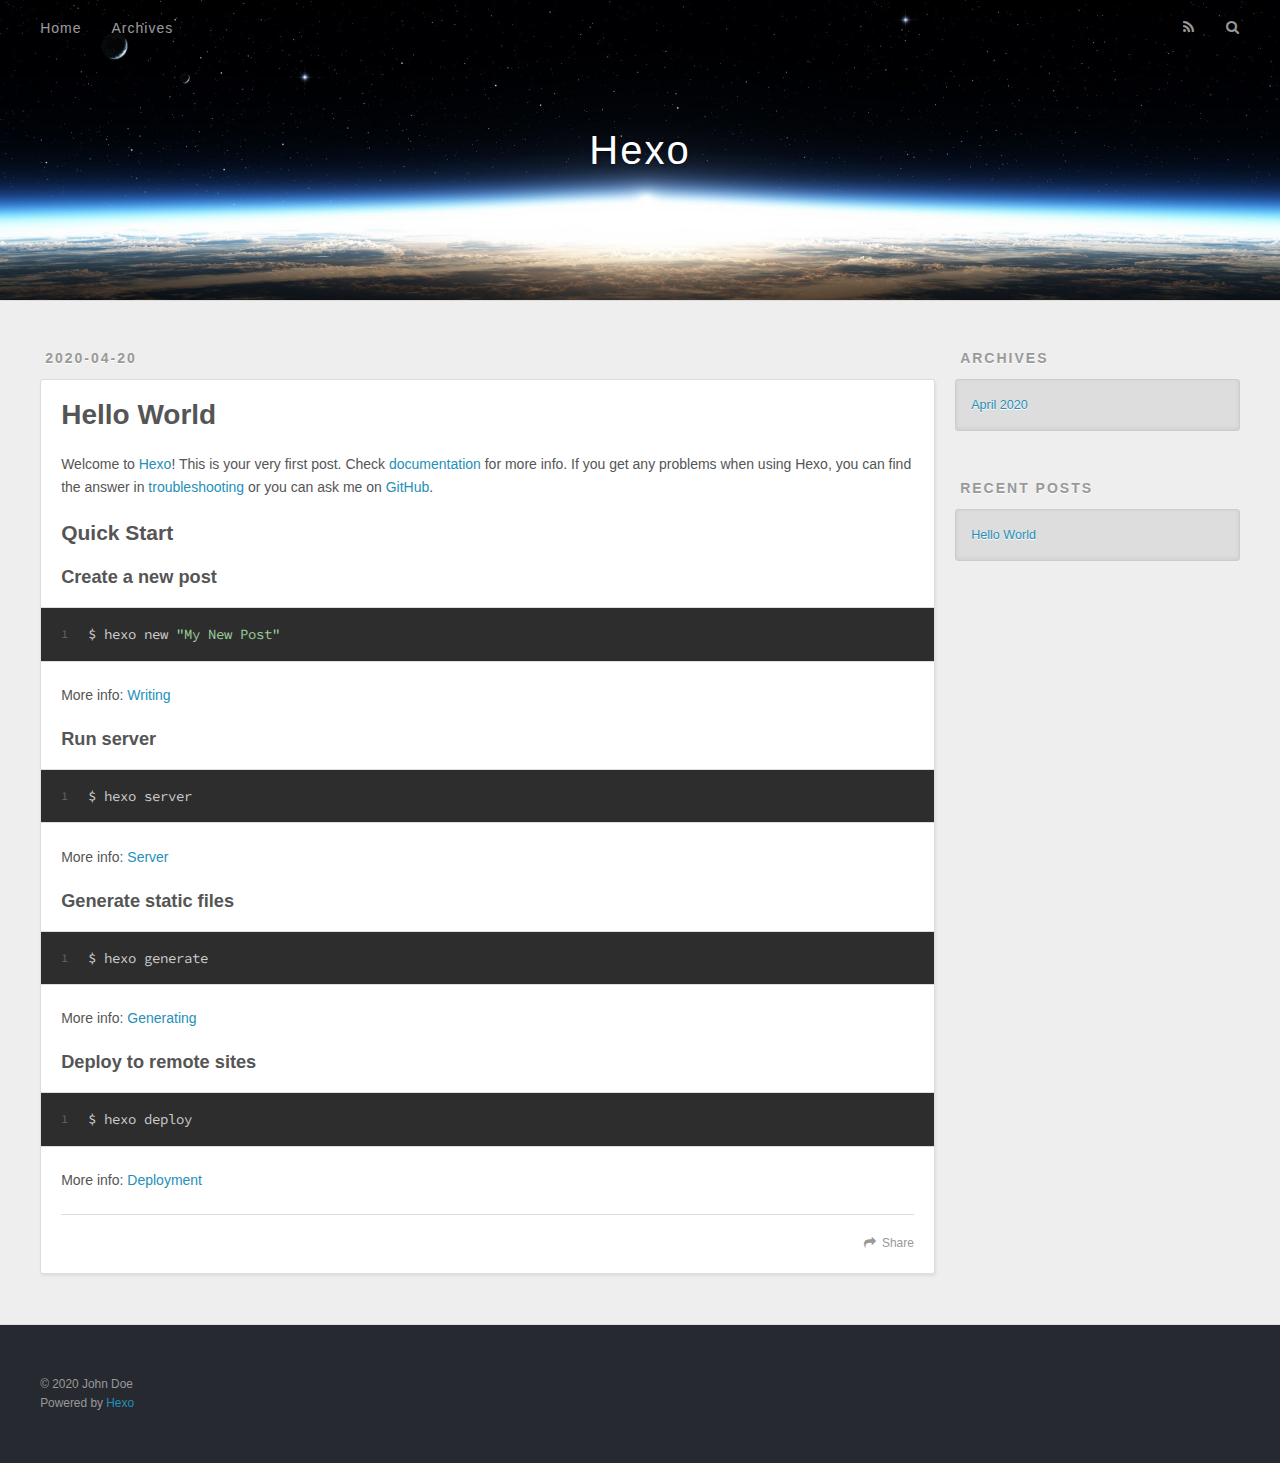
==== index.html @ a98fbb68 "Site updated: 2020-04-20 17:44:20" ====
<!DOCTYPE html>
<html>
<head>
  <meta charset="utf-8">
  

  
  <title>Hexo</title>
  <meta name="viewport" content="width=device-width, initial-scale=1, maximum-scale=1">
  <meta property="og:type" content="website">
<meta property="og:title" content="Hexo">
<meta property="og:url" content="http://yoursite.com/index.html">
<meta property="og:site_name" content="Hexo">
<meta property="og:locale" content="en_US">
<meta property="article:author" content="John Doe">
<meta name="twitter:card" content="summary">
  
    <link rel="alternate" href="/atom.xml" title="Hexo" type="application/atom+xml">
  
  
    <link rel="icon" href="/favicon.png">
  
  
    <link href="//fonts.googleapis.com/css?family=Source+Code+Pro" rel="stylesheet" type="text/css">
  
  
<link rel="stylesheet" href="/css/style.css">

<meta name="generator" content="Hexo 4.2.0"></head>

<body>
  <div id="container">
    <div id="wrap">
      <header id="header">
  <div id="banner"></div>
  <div id="header-outer" class="outer">
    <div id="header-title" class="inner">
      <h1 id="logo-wrap">
        <a href="/" id="logo">Hexo</a>
      </h1>
      
    </div>
    <div id="header-inner" class="inner">
      <nav id="main-nav">
        <a id="main-nav-toggle" class="nav-icon"></a>
        
          <a class="main-nav-link" href="/">Home</a>
        
          <a class="main-nav-link" href="/archives">Archives</a>
        
      </nav>
      <nav id="sub-nav">
        
          <a id="nav-rss-link" class="nav-icon" href="/atom.xml" title="RSS Feed"></a>
        
        <a id="nav-search-btn" class="nav-icon" title="Search"></a>
      </nav>
      <div id="search-form-wrap">
        <form action="//google.com/search" method="get" accept-charset="UTF-8" class="search-form"><input type="search" name="q" class="search-form-input" placeholder="Search"><button type="submit" class="search-form-submit">&#xF002;</button><input type="hidden" name="sitesearch" value="http://yoursite.com"></form>
      </div>
    </div>
  </div>
</header>
      <div class="outer">
        <section id="main">
  
    <article id="post-hello-world" class="article article-type-post" itemscope itemprop="blogPost">
  <div class="article-meta">
    <a href="/2020/04/20/hello-world/" class="article-date">
  <time datetime="2020-04-20T09:38:10.006Z" itemprop="datePublished">2020-04-20</time>
</a>
    
  </div>
  <div class="article-inner">
    
    
      <header class="article-header">
        
  
    <h1 itemprop="name">
      <a class="article-title" href="/2020/04/20/hello-world/">Hello World</a>
    </h1>
  

      </header>
    
    <div class="article-entry" itemprop="articleBody">
      
        <p>Welcome to <a href="https://hexo.io/" target="_blank" rel="noopener">Hexo</a>! This is your very first post. Check <a href="https://hexo.io/docs/" target="_blank" rel="noopener">documentation</a> for more info. If you get any problems when using Hexo, you can find the answer in <a href="https://hexo.io/docs/troubleshooting.html" target="_blank" rel="noopener">troubleshooting</a> or you can ask me on <a href="https://github.com/hexojs/hexo/issues" target="_blank" rel="noopener">GitHub</a>.</p>
<h2 id="Quick-Start"><a href="#Quick-Start" class="headerlink" title="Quick Start"></a>Quick Start</h2><h3 id="Create-a-new-post"><a href="#Create-a-new-post" class="headerlink" title="Create a new post"></a>Create a new post</h3><figure class="highlight bash"><table><tr><td class="gutter"><pre><span class="line">1</span><br></pre></td><td class="code"><pre><span class="line">$ hexo new <span class="string">"My New Post"</span></span><br></pre></td></tr></table></figure>

<p>More info: <a href="https://hexo.io/docs/writing.html" target="_blank" rel="noopener">Writing</a></p>
<h3 id="Run-server"><a href="#Run-server" class="headerlink" title="Run server"></a>Run server</h3><figure class="highlight bash"><table><tr><td class="gutter"><pre><span class="line">1</span><br></pre></td><td class="code"><pre><span class="line">$ hexo server</span><br></pre></td></tr></table></figure>

<p>More info: <a href="https://hexo.io/docs/server.html" target="_blank" rel="noopener">Server</a></p>
<h3 id="Generate-static-files"><a href="#Generate-static-files" class="headerlink" title="Generate static files"></a>Generate static files</h3><figure class="highlight bash"><table><tr><td class="gutter"><pre><span class="line">1</span><br></pre></td><td class="code"><pre><span class="line">$ hexo generate</span><br></pre></td></tr></table></figure>

<p>More info: <a href="https://hexo.io/docs/generating.html" target="_blank" rel="noopener">Generating</a></p>
<h3 id="Deploy-to-remote-sites"><a href="#Deploy-to-remote-sites" class="headerlink" title="Deploy to remote sites"></a>Deploy to remote sites</h3><figure class="highlight bash"><table><tr><td class="gutter"><pre><span class="line">1</span><br></pre></td><td class="code"><pre><span class="line">$ hexo deploy</span><br></pre></td></tr></table></figure>

<p>More info: <a href="https://hexo.io/docs/one-command-deployment.html" target="_blank" rel="noopener">Deployment</a></p>

      
    </div>
    <footer class="article-footer">
      <a data-url="http://yoursite.com/2020/04/20/hello-world/" data-id="ck98ah0ai0000x4ug1d9s40vb" class="article-share-link">Share</a>
      
      
    </footer>
  </div>
  
</article>


  


</section>
        
          <aside id="sidebar">
  
    

  
    

  
    
  
    
  <div class="widget-wrap">
    <h3 class="widget-title">Archives</h3>
    <div class="widget">
      <ul class="archive-list"><li class="archive-list-item"><a class="archive-list-link" href="/archives/2020/04/">April 2020</a></li></ul>
    </div>
  </div>


  
    
  <div class="widget-wrap">
    <h3 class="widget-title">Recent Posts</h3>
    <div class="widget">
      <ul>
        
          <li>
            <a href="/2020/04/20/hello-world/">Hello World</a>
          </li>
        
      </ul>
    </div>
  </div>

  
</aside>
        
      </div>
      <footer id="footer">
  
  <div class="outer">
    <div id="footer-info" class="inner">
      &copy; 2020 John Doe<br>
      Powered by <a href="http://hexo.io/" target="_blank">Hexo</a>
    </div>
  </div>
</footer>
    </div>
    <nav id="mobile-nav">
  
    <a href="/" class="mobile-nav-link">Home</a>
  
    <a href="/archives" class="mobile-nav-link">Archives</a>
  
</nav>
    

<script src="//ajax.googleapis.com/ajax/libs/jquery/2.0.3/jquery.min.js"></script>


  
<link rel="stylesheet" href="/fancybox/jquery.fancybox.css">

  
<script src="/fancybox/jquery.fancybox.pack.js"></script>




<script src="/js/script.js"></script>




  </div>
</body>
</html>
---- css/style.css ----
body {
  width: 100%;
}
body:before,
body:after {
  content: "";
  display: table;
}
body:after {
  clear: both;
}
html,
body,
div,
span,
applet,
object,
iframe,
h1,
h2,
h3,
h4,
h5,
h6,
p,
blockquote,
pre,
a,
abbr,
acronym,
address,
big,
cite,
code,
del,
dfn,
em,
img,
ins,
kbd,
q,
s,
samp,
small,
strike,
strong,
sub,
sup,
tt,
var,
dl,
dt,
dd,
ol,
ul,
li,
fieldset,
form,
label,
legend,
table,
caption,
tbody,
tfoot,
thead,
tr,
th,
td {
  margin: 0;
  padding: 0;
  border: 0;
  outline: 0;
  font-weight: inherit;
  font-style: inherit;
  font-family: inherit;
  font-size: 100%;
  vertical-align: baseline;
}
body {
  line-height: 1;
  color: #000;
  background: #fff;
}
ol,
ul {
  list-style: none;
}
table {
  border-collapse: separate;
  border-spacing: 0;
  vertical-align: middle;
}
caption,
th,
td {
  text-align: left;
  font-weight: normal;
  vertical-align: middle;
}
a img {
  border: none;
}
input,
button {
  margin: 0;
  padding: 0;
}
input::-moz-focus-inner,
button::-moz-focus-inner {
  border: 0;
  padding: 0;
}
@font-face {
  font-family: FontAwesome;
  font-style: normal;
  font-weight: normal;
  src: url("fonts/fontawesome-webfont.eot?v=#4.0.3");
  src: url("fonts/fontawesome-webfont.eot?#iefix&v=#4.0.3") format("embedded-opentype"), url("fonts/fontawesome-webfont.woff?v=#4.0.3") format("woff"), url("fonts/fontawesome-webfont.ttf?v=#4.0.3") format("truetype"), url("fonts/fontawesome-webfont.svg#fontawesomeregular?v=#4.0.3") format("svg");
}
html,
body,
#container {
  height: 100%;
}
body {
  background: #eee;
  font: 14px -apple-system, BlinkMacSystemFont, "Segoe UI", "Roboto", "Oxygen", "Ubuntu", "Cantarell", "Fira Sans", "Droid Sans", "Helvetica Neue", sans-serif;
  -webkit-text-size-adjust: 100%;
}
.outer {
  max-width: 1220px;
  margin: 0 auto;
  padding: 0 20px;
}
.outer:before,
.outer:after {
  content: "";
  display: table;
}
.outer:after {
  clear: both;
}
.inner {
  display: inline;
  float: left;
  width: 98.33333333333333%;
  margin: 0 0.833333333333333%;
}
.left,
.alignleft {
  float: left;
}
.right,
.alignright {
  float: right;
}
.clear {
  clear: both;
}
#container {
  position: relative;
}
.mobile-nav-on {
  overflow: hidden;
}
#wrap {
  height: 100%;
  width: 100%;
  position: absolute;
  top: 0;
  left: 0;
  -webkit-transition: 0.2s ease-out;
  -moz-transition: 0.2s ease-out;
  -ms-transition: 0.2s ease-out;
  transition: 0.2s ease-out;
  z-index: 1;
  background: #eee;
}
.mobile-nav-on #wrap {
  left: 280px;
}
@media screen and (min-width: 768px) {
  #main {
    display: inline;
    float: left;
    width: 73.33333333333333%;
    margin: 0 0.833333333333333%;
  }
}
.article-date,
.article-category-link,
.archive-year,
.widget-title {
  text-decoration: none;
  text-transform: uppercase;
  letter-spacing: 2px;
  color: #999;
  margin-bottom: 1em;
  margin-left: 5px;
  line-height: 1em;
  text-shadow: 0 1px #fff;
  font-weight: bold;
}
.article-inner,
.archive-article-inner {
  background: #fff;
  -webkit-box-shadow: 1px 2px 3px #ddd;
  box-shadow: 1px 2px 3px #ddd;
  border: 1px solid #ddd;
  border-radius: 3px;
}
.article-entry h1,
.widget h1 {
  font-size: 2em;
}
.article-entry h2,
.widget h2 {
  font-size: 1.5em;
}
.article-entry h3,
.widget h3 {
  font-size: 1.3em;
}
.article-entry h4,
.widget h4 {
  font-size: 1.2em;
}
.article-entry h5,
.widget h5 {
  font-size: 1em;
}
.article-entry h6,
.widget h6 {
  font-size: 1em;
  color: #999;
}
.article-entry hr,
.widget hr {
  border: 1px dashed #ddd;
}
.article-entry strong,
.widget strong {
  font-weight: bold;
}
.article-entry em,
.widget em,
.article-entry cite,
.widget cite {
  font-style: italic;
}
.article-entry sup,
.widget sup,
.article-entry sub,
.widget sub {
  font-size: 0.75em;
  line-height: 0;
  position: relative;
  vertical-align: baseline;
}
.article-entry sup,
.widget sup {
  top: -0.5em;
}
.article-entry sub,
.widget sub {
  bottom: -0.2em;
}
.article-entry small,
.widget small {
  font-size: 0.85em;
}
.article-entry acronym,
.widget acronym,
.article-entry abbr,
.widget abbr {
  border-bottom: 1px dotted;
}
.article-entry ul,
.widget ul,
.article-entry ol,
.widget ol,
.article-entry dl,
.widget dl {
  margin: 0 20px;
  line-height: 1.6em;
}
.article-entry ul ul,
.widget ul ul,
.article-entry ol ul,
.widget ol ul,
.article-entry ul ol,
.widget ul ol,
.article-entry ol ol,
.widget ol ol {
  margin-top: 0;
  margin-bottom: 0;
}
.article-entry ul,
.widget ul {
  list-style: disc;
}
.article-entry ol,
.widget ol {
  list-style: decimal;
}
.article-entry dt,
.widget dt {
  font-weight: bold;
}
#header {
  height: 300px;
  position: relative;
  border-bottom: 1px solid #ddd;
}
#header:before,
#header:after {
  content: "";
  position: absolute;
  left: 0;
  right: 0;
  height: 40px;
}
#header:before {
  top: 0;
  background: -webkit-linear-gradient(rgba(0,0,0,0.2), transparent);
  background: -moz-linear-gradient(rgba(0,0,0,0.2), transparent);
  background: -ms-linear-gradient(rgba(0,0,0,0.2), transparent);
  background: linear-gradient(rgba(0,0,0,0.2), transparent);
}
#header:after {
  bottom: 0;
  background: -webkit-linear-gradient(transparent, rgba(0,0,0,0.2));
  background: -moz-linear-gradient(transparent, rgba(0,0,0,0.2));
  background: -ms-linear-gradient(transparent, rgba(0,0,0,0.2));
  background: linear-gradient(transparent, rgba(0,0,0,0.2));
}
#header-outer {
  height: 100%;
  position: relative;
}
#header-inner {
  position: relative;
  overflow: hidden;
}
#banner {
  position: absolute;
  top: 0;
  left: 0;
  width: 100%;
  height: 100%;
  background: url("images/banner.jpg") center #000;
  -webkit-background-size: cover;
  -moz-background-size: cover;
  background-size: cover;
  z-index: -1;
}
#header-title {
  text-align: center;
  height: 40px;
  position: absolute;
  top: 50%;
  left: 0;
  margin-top: -20px;
}
#logo,
#subtitle {
  text-decoration: none;
  color: #fff;
  font-weight: 300;
  text-shadow: 0 1px 4px rgba(0,0,0,0.3);
}
#logo {
  font-size: 40px;
  line-height: 40px;
  letter-spacing: 2px;
}
#subtitle {
  font-size: 16px;
  line-height: 16px;
  letter-spacing: 1px;
}
#subtitle-wrap {
  margin-top: 16px;
}
#main-nav {
  float: left;
  margin-left: -15px;
}
.nav-icon,
.main-nav-link {
  float: left;
  color: #fff;
  opacity: 0.6;
  text-decoration: none;
  text-shadow: 0 1px rgba(0,0,0,0.2);
  -webkit-transition: opacity 0.2s;
  -moz-transition: opacity 0.2s;
  -ms-transition: opacity 0.2s;
  transition: opacity 0.2s;
  display: block;
  padding: 20px 15px;
}
.nav-icon:hover,
.main-nav-link:hover {
  opacity: 1;
}
.nav-icon {
  font-family: FontAwesome;
  text-align: center;
  font-size: 14px;
  width: 14px;
  height: 14px;
  padding: 20px 15px;
  position: relative;
  cursor: pointer;
}
.main-nav-link {
  font-weight: 300;
  letter-spacing: 1px;
}
@media screen and (max-width: 479px) {
  .main-nav-link {
    display: none;
  }
}
#main-nav-toggle {
  display: none;
}
#main-nav-toggle:before {
  content: "\f0c9";
}
@media screen and (max-width: 479px) {
  #main-nav-toggle {
    display: block;
  }
}
#sub-nav {
  float: right;
  margin-right: -15px;
}
#nav-rss-link:before {
  content: "\f09e";
}
#nav-search-btn:before {
  content: "\f002";
}
#search-form-wrap {
  position: absolute;
  top: 15px;
  width: 150px;
  height: 30px;
  right: -150px;
  opacity: 0;
  -webkit-transition: 0.2s ease-out;
  -moz-transition: 0.2s ease-out;
  -ms-transition: 0.2s ease-out;
  transition: 0.2s ease-out;
}
#search-form-wrap.on {
  opacity: 1;
  right: 0;
}
@media screen and (max-width: 479px) {
  #search-form-wrap {
    width: 100%;
    right: -100%;
  }
}
.search-form {
  position: absolute;
  top: 0;
  left: 0;
  right: 0;
  background: #fff;
  padding: 5px 15px;
  border-radius: 15px;
  -webkit-box-shadow: 0 0 10px rgba(0,0,0,0.3);
  box-shadow: 0 0 10px rgba(0,0,0,0.3);
}
.search-form-input {
  border: none;
  background: none;
  color: #555;
  width: 100%;
  font: 13px -apple-system, BlinkMacSystemFont, "Segoe UI", "Roboto", "Oxygen", "Ubuntu", "Cantarell", "Fira Sans", "Droid Sans", "Helvetica Neue", sans-serif;
  outline: none;
}
.search-form-input::-webkit-search-results-decoration,
.search-form-input::-webkit-search-cancel-button {
  -webkit-appearance: none;
}
.search-form-submit {
  position: absolute;
  top: 50%;
  right: 10px;
  margin-top: -7px;
  font: 13px FontAwesome;
  border: none;
  background: none;
  color: #bbb;
  cursor: pointer;
}
.search-form-submit:hover,
.search-form-submit:focus {
  color: #777;
}
.article {
  margin: 50px 0;
}
.article-inner {
  overflow: hidden;
}
.article-meta:before,
.article-meta:after {
  content: "";
  display: table;
}
.article-meta:after {
  clear: both;
}
.article-date {
  float: left;
}
.article-category {
  float: left;
  line-height: 1em;
  color: #ccc;
  text-shadow: 0 1px #fff;
  margin-left: 8px;
}
.article-category:before {
  content: "\2022";
}
.article-category-link {
  margin: 0 12px 1em;
}
.article-header {
  padding: 20px 20px 0;
}
.article-title {
  text-decoration: none;
  font-size: 2em;
  font-weight: bold;
  color: #555;
  line-height: 1.1em;
  -webkit-transition: color 0.2s;
  -moz-transition: color 0.2s;
  -ms-transition: color 0.2s;
  transition: color 0.2s;
}
a.article-title:hover {
  color: #258fb8;
}
.article-entry {
  color: #555;
  padding: 0 20px;
}
.article-entry:before,
.article-entry:after {
  content: "";
  display: table;
}
.article-entry:after {
  clear: both;
}
.article-entry p,
.article-entry table {
  line-height: 1.6em;
  margin: 1.6em 0;
}
.article-entry h1,
.article-entry h2,
.article-entry h3,
.article-entry h4,
.article-entry h5,
.article-entry h6 {
  font-weight: bold;
}
.article-entry h1,
.article-entry h2,
.article-entry h3,
.article-entry h4,
.article-entry h5,
.article-entry h6 {
  line-height: 1.1em;
  margin: 1.1em 0;
}
.article-entry a {
  color: #258fb8;
  text-decoration: none;
}
.article-entry a:hover {
  text-decoration: underline;
}
.article-entry ul,
.article-entry ol,
.article-entry dl {
  margin-top: 1.6em;
  margin-bottom: 1.6em;
}
.article-entry img,
.article-entry video {
  max-width: 100%;
  height: auto;
  display: block;
  margin: auto;
}
.article-entry iframe {
  border: none;
}
.article-entry table {
  width: 100%;
  border-collapse: collapse;
  border-spacing: 0;
}
.article-entry th {
  font-weight: bold;
  border-bottom: 3px solid #ddd;
  padding-bottom: 0.5em;
}
.article-entry td {
  border-bottom: 1px solid #ddd;
  padding: 10px 0;
}
.article-entry blockquote {
  font-family: Georgia, "Times New Roman", serif;
  font-size: 1.4em;
  margin: 1.6em 20px;
  text-align: center;
}
.article-entry blockquote footer {
  font-size: 14px;
  margin: 1.6em 0;
  font-family: -apple-system, BlinkMacSystemFont, "Segoe UI", "Roboto", "Oxygen", "Ubuntu", "Cantarell", "Fira Sans", "Droid Sans", "Helvetica Neue", sans-serif;
}
.article-entry blockquote footer cite:before {
  content: "—";
  padding: 0 0.5em;
}
.article-entry .pullquote {
  text-align: left;
  width: 45%;
  margin: 0;
}
.article-entry .pullquote.left {
  margin-left: 0.5em;
  margin-right: 1em;
}
.article-entry .pullquote.right {
  margin-right: 0.5em;
  margin-left: 1em;
}
.article-entry .caption {
  color: #999;
  display: block;
  font-size: 0.9em;
  margin-top: 0.5em;
  position: relative;
  text-align: center;
}
.article-entry .video-container {
  position: relative;
  padding-top: 56.25%;
  height: 0;
  overflow: hidden;
}
.article-entry .video-container iframe,
.article-entry .video-container object,
.article-entry .video-container embed {
  position: absolute;
  top: 0;
  left: 0;
  width: 100%;
  height: 100%;
  margin-top: 0;
}
.article-more-link a {
  display: inline-block;
  line-height: 1em;
  padding: 6px 15px;
  border-radius: 15px;
  background: #eee;
  color: #999;
  text-shadow: 0 1px #fff;
  text-decoration: none;
}
.article-more-link a:hover {
  background: #258fb8;
  color: #fff;
  text-decoration: none;
  text-shadow: 0 1px #1e7293;
}
.article-footer {
  font-size: 0.85em;
  line-height: 1.6em;
  border-top: 1px solid #ddd;
  padding-top: 1.6em;
  margin: 0 20px 20px;
}
.article-footer:before,
.article-footer:after {
  content: "";
  display: table;
}
.article-footer:after {
  clear: both;
}
.article-footer a {
  color: #999;
  text-decoration: none;
}
.article-footer a:hover {
  color: #555;
}
.article-tag-list-item {
  float: left;
  margin-right: 10px;
}
.article-tag-list-link:before {
  content: "#";
}
.article-comment-link {
  float: right;
}
.article-comment-link:before {
  content: "\f075";
  font-family: FontAwesome;
  padding-right: 8px;
}
.article-share-link {
  cursor: pointer;
  float: right;
  margin-left: 20px;
}
.article-share-link:before {
  content: "\f064";
  font-family: FontAwesome;
  padding-right: 6px;
}
#article-nav {
  position: relative;
}
#article-nav:before,
#article-nav:after {
  content: "";
  display: table;
}
#article-nav:after {
  clear: both;
}
@media screen and (min-width: 768px) {
  #article-nav {
    margin: 50px 0;
  }
  #article-nav:before {
    width: 8px;
    height: 8px;
    position: absolute;
    top: 50%;
    left: 50%;
    margin-top: -4px;
    margin-left: -4px;
    content: "";
    border-radius: 50%;
    background: #ddd;
    -webkit-box-shadow: 0 1px 2px #fff;
    box-shadow: 0 1px 2px #fff;
  }
}
.article-nav-link-wrap {
  text-decoration: none;
  text-shadow: 0 1px #fff;
  color: #999;
  -webkit-box-sizing: border-box;
  -moz-box-sizing: border-box;
  box-sizing: border-box;
  margin-top: 50px;
  text-align: center;
  display: block;
}
.article-nav-link-wrap:hover {
  color: #555;
}
@media screen and (min-width: 768px) {
  .article-nav-link-wrap {
    width: 50%;
    margin-top: 0;
  }
}
@media screen and (min-width: 768px) {
  #article-nav-newer {
    float: left;
    text-align: right;
    padding-right: 20px;
  }
}
@media screen and (min-width: 768px) {
  #article-nav-older {
    float: right;
    text-align: left;
    padding-left: 20px;
  }
}
.article-nav-caption {
  text-transform: uppercase;
  letter-spacing: 2px;
  color: #ddd;
  line-height: 1em;
  font-weight: bold;
}
#article-nav-newer .article-nav-caption {
  margin-right: -2px;
}
.article-nav-title {
  font-size: 0.85em;
  line-height: 1.6em;
  margin-top: 0.5em;
}
.article-share-box {
  position: absolute;
  display: none;
  background: #fff;
  -webkit-box-shadow: 1px 2px 10px rgba(0,0,0,0.2);
  box-shadow: 1px 2px 10px rgba(0,0,0,0.2);
  border-radius: 3px;
  margin-left: -145px;
  overflow: hidden;
  z-index: 1;
}
.article-share-box.on {
  display: block;
}
.article-share-input {
  width: 100%;
  background: none;
  -webkit-box-sizing: border-box;
  -moz-box-sizing: border-box;
  box-sizing: border-box;
  font: 14px -apple-system, BlinkMacSystemFont, "Segoe UI", "Roboto", "Oxygen", "Ubuntu", "Cantarell", "Fira Sans", "Droid Sans", "Helvetica Neue", sans-serif;
  padding: 0 15px;
  color: #555;
  outline: none;
  border: 1px solid #ddd;
  border-radius: 3px 3px 0 0;
  height: 36px;
  line-height: 36px;
}
.article-share-links {
  background: #eee;
}
.article-share-links:before,
.article-share-links:after {
  content: "";
  display: table;
}
.article-share-links:after {
  clear: both;
}
.article-share-twitter,
.article-share-facebook,
.article-share-pinterest,
.article-share-google {
  width: 50px;
  height: 36px;
  display: block;
  float: left;
  position: relative;
  color: #999;
  text-shadow: 0 1px #fff;
}
.article-share-twitter:before,
.article-share-facebook:before,
.article-share-pinterest:before,
.article-share-google:before {
  font-size: 20px;
  font-family: FontAwesome;
  width: 20px;
  height: 20px;
  position: absolute;
  top: 50%;
  left: 50%;
  margin-top: -10px;
  margin-left: -10px;
  text-align: center;
}
.article-share-twitter:hover,
.article-share-facebook:hover,
.article-share-pinterest:hover,
.article-share-google:hover {
  color: #fff;
}
.article-share-twitter:before {
  content: "\f099";
}
.article-share-twitter:hover {
  background: #00aced;
  text-shadow: 0 1px #008abe;
}
.article-share-facebook:before {
  content: "\f09a";
}
.article-share-facebook:hover {
  background: #3b5998;
  text-shadow: 0 1px #2f477a;
}
.article-share-pinterest:before {
  content: "\f0d2";
}
.article-share-pinterest:hover {
  background: #cb2027;
  text-shadow: 0 1px #a21a1f;
}
.article-share-google:before {
  content: "\f0d5";
}
.article-share-google:hover {
  background: #dd4b39;
  text-shadow: 0 1px #be3221;
}
.article-gallery {
  background: #000;
  position: relative;
}
.article-gallery-photos {
  position: relative;
  overflow: hidden;
}
.article-gallery-img {
  display: none;
  max-width: 100%;
}
.article-gallery-img:first-child {
  display: block;
}
.article-gallery-img.loaded {
  position: absolute;
  display: block;
}
.article-gallery-img img {
  display: block;
  max-width: 100%;
  margin: 0 auto;
}
#comments {
  background: #fff;
  -webkit-box-shadow: 1px 2px 3px #ddd;
  box-shadow: 1px 2px 3px #ddd;
  padding: 20px;
  border: 1px solid #ddd;
  border-radius: 3px;
  margin: 50px 0;
}
#comments a {
  color: #258fb8;
}
.archives-wrap {
  margin: 50px 0;
}
.archives:before,
.archives:after {
  content: "";
  display: table;
}
.archives:after {
  clear: both;
}
.archive-year-wrap {
  margin-bottom: 1em;
}
.archives {
  -webkit-column-gap: 10px;
  -moz-column-gap: 10px;
  column-gap: 10px;
}
@media screen and (min-width: 480px) and (max-width: 767px) {
  .archives {
    -webkit-column-count: 2;
    -moz-column-count: 2;
    column-count: 2;
  }
}
@media screen and (min-width: 768px) {
  .archives {
    -webkit-column-count: 3;
    -moz-column-count: 3;
    column-count: 3;
  }
}
.archive-article {
  -webkit-column-break-inside: avoid;
  page-break-inside: avoid;
  overflow: hidden;
  break-inside: avoid-column;
}
.archive-article-inner {
  padding: 10px;
  margin-bottom: 15px;
}
.archive-article-title {
  text-decoration: none;
  font-weight: bold;
  color: #555;
  -webkit-transition: color 0.2s;
  -moz-transition: color 0.2s;
  -ms-transition: color 0.2s;
  transition: color 0.2s;
  line-height: 1.6em;
}
.archive-article-title:hover {
  color: #258fb8;
}
.archive-article-footer {
  margin-top: 1em;
}
.archive-article-date {
  color: #999;
  text-decoration: none;
  font-size: 0.85em;
  line-height: 1em;
  margin-bottom: 0.5em;
  display: block;
}
#page-nav {
  margin: 50px auto;
  background: #fff;
  -webkit-box-shadow: 1px 2px 3px #ddd;
  box-shadow: 1px 2px 3px #ddd;
  border: 1px solid #ddd;
  border-radius: 3px;
  text-align: center;
  color: #999;
  overflow: hidden;
}
#page-nav:before,
#page-nav:after {
  content: "";
  display: table;
}
#page-nav:after {
  clear: both;
}
#page-nav a,
#page-nav span {
  padding: 10px 20px;
  line-height: 1;
  height: 2ex;
}
#page-nav a {
  color: #999;
  text-decoration: none;
}
#page-nav a:hover {
  background: #999;
  color: #fff;
}
#page-nav .prev {
  float: left;
}
#page-nav .next {
  float: right;
}
#page-nav .page-number {
  display: inline-block;
}
@media screen and (max-width: 479px) {
  #page-nav .page-number {
    display: none;
  }
}
#page-nav .current {
  color: #555;
  font-weight: bold;
}
#page-nav .space {
  color: #ddd;
}
#footer {
  background: #262a30;
  padding: 50px 0;
  border-top: 1px solid #ddd;
  color: #999;
}
#footer a {
  color: #258fb8;
  text-decoration: none;
}
#footer a:hover {
  text-decoration: underline;
}
#footer-info {
  line-height: 1.6em;
  font-size: 0.85em;
}
.article-entry pre,
.article-entry .highlight {
  background: #2d2d2d;
  margin: 0 -20px;
  padding: 15px 20px;
  border-style: solid;
  border-color: #ddd;
  border-width: 1px 0;
  overflow: auto;
  color: #ccc;
  line-height: 22.400000000000002px;
}
.article-entry .highlight .gutter pre,
.article-entry .gist .gist-file .gist-data .line-numbers {
  color: #666;
  font-size: 0.85em;
}
.article-entry pre,
.article-entry code {
  font-family: "Source Code Pro", Consolas, Monaco, Menlo, Consolas, monospace;
}
.article-entry code {
  background: #eee;
  text-shadow: 0 1px #fff;
  padding: 0 0.3em;
}
.article-entry pre code {
  background: none;
  text-shadow: none;
  padding: 0;
}
.article-entry .highlight pre {
  border: none;
  margin: 0;
  padding: 0;
}
.article-entry .highlight table {
  margin: 0;
  width: auto;
}
.article-entry .highlight td {
  border: none;
  padding: 0;
}
.article-entry .highlight figcaption {
  font-size: 0.85em;
  color: #999;
  line-height: 1em;
  margin-bottom: 1em;
}
.article-entry .highlight figcaption:before,
.article-entry .highlight figcaption:after {
  content: "";
  display: table;
}
.article-entry .highlight figcaption:after {
  clear: both;
}
.article-entry .highlight figcaption a {
  float: right;
}
.article-entry .highlight .gutter pre {
  text-align: right;
  padding-right: 20px;
}
.article-entry .highlight .line {
  height: 22.400000000000002px;
}
.article-entry .highlight .line.marked {
  background: #515151;
}
.article-entry .gist {
  margin: 0 -20px;
  border-style: solid;
  border-color: #ddd;
  border-width: 1px 0;
  background: #2d2d2d;
  padding: 15px 20px 15px 0;
}
.article-entry .gist .gist-file {
  border: none;
  font-family: "Source Code Pro", Consolas, Monaco, Menlo, Consolas, monospace;
  margin: 0;
}
.article-entry .gist .gist-file .gist-data {
  background: none;
  border: none;
}
.article-entry .gist .gist-file .gist-data .line-numbers {
  background: none;
  border: none;
  padding: 0 20px 0 0;
}
.article-entry .gist .gist-file .gist-data .line-data {
  padding: 0 !important;
}
.article-entry .gist .gist-file .highlight {
  margin: 0;
  padding: 0;
  border: none;
}
.article-entry .gist .gist-file .gist-meta {
  background: #2d2d2d;
  color: #999;
  font: 0.85em -apple-system, BlinkMacSystemFont, "Segoe UI", "Roboto", "Oxygen", "Ubuntu", "Cantarell", "Fira Sans", "Droid Sans", "Helvetica Neue", sans-serif;
  text-shadow: 0 0;
  padding: 0;
  margin-top: 1em;
  margin-left: 20px;
}
.article-entry .gist .gist-file .gist-meta a {
  color: #258fb8;
  font-weight: normal;
}
.article-entry .gist .gist-file .gist-meta a:hover {
  text-decoration: underline;
}
pre .comment,
pre .title {
  color: #999;
}
pre .variable,
pre .attribute,
pre .tag,
pre .regexp,
pre .ruby .constant,
pre .xml .tag .title,
pre .xml .pi,
pre .xml .doctype,
pre .html .doctype,
pre .css .id,
pre .css .class,
pre .css .pseudo {
  color: #f2777a;
}
pre .number,
pre .preprocessor,
pre .built_in,
pre .literal,
pre .params,
pre .constant {
  color: #f99157;
}
pre .class,
pre .ruby .class .title,
pre .css .rules .attribute {
  color: #9c9;
}
pre .string,
pre .value,
pre .inheritance,
pre .header,
pre .ruby .symbol,
pre .xml .cdata {
  color: #9c9;
}
pre .css .hexcolor {
  color: #6cc;
}
pre .function,
pre .python .decorator,
pre .python .title,
pre .ruby .function .title,
pre .ruby .title .keyword,
pre .perl .sub,
pre .javascript .title,
pre .coffeescript .title {
  color: #69c;
}
pre .keyword,
pre .javascript .function {
  color: #c9c;
}
@media screen and (max-width: 479px) {
  #mobile-nav {
    position: absolute;
    top: 0;
    left: 0;
    width: 280px;
    height: 100%;
    background: #191919;
    border-right: 1px solid #fff;
  }
}
@media screen and (max-width: 479px) {
  .mobile-nav-link {
    display: block;
    color: #999;
    text-decoration: none;
    padding: 15px 20px;
    font-weight: bold;
  }
  .mobile-nav-link:hover {
    color: #fff;
  }
}
@media screen and (min-width: 768px) {
  #sidebar {
    display: inline;
    float: left;
    width: 23.333333333333332%;
    margin: 0 0.833333333333333%;
  }
}
.widget-wrap {
  margin: 50px 0;
}
.widget {
  color: #777;
  text-shadow: 0 1px #fff;
  background: #ddd;
  -webkit-box-shadow: 0 -1px 4px #ccc inset;
  box-shadow: 0 -1px 4px #ccc inset;
  border: 1px solid #ccc;
  padding: 15px;
  border-radius: 3px;
}
.widget a {
  color: #258fb8;
  text-decoration: none;
}
.widget a:hover {
  text-decoration: underline;
}
.widget ul ul,
.widget ol ul,
.widget dl ul,
.widget ul ol,
.widget ol ol,
.widget dl ol,
.widget ul dl,
.widget ol dl,
.widget dl dl {
  margin-left: 15px;
  list-style: disc;
}
.widget {
  line-height: 1.6em;
  word-wrap: break-word;
  font-size: 0.9em;
}
.widget ul,
.widget ol {
  list-style: none;
  margin: 0;
}
.widget ul ul,
.widget ol ul,
.widget ul ol,
.widget ol ol {
  margin: 0 20px;
}
.widget ul ul,
.widget ol ul {
  list-style: disc;
}
.widget ul ol,
.widget ol ol {
  list-style: decimal;
}
.category-list-count,
.tag-list-count,
.archive-list-count {
  padding-left: 5px;
  color: #999;
  font-size: 0.85em;
}
.category-list-count:before,
.tag-list-count:before,
.archive-list-count:before {
  content: "(";
}
.category-list-count:after,
.tag-list-count:after,
.archive-list-count:after {
  content: ")";
}
.tagcloud a {
  margin-right: 5px;
  display: inline-block;
}
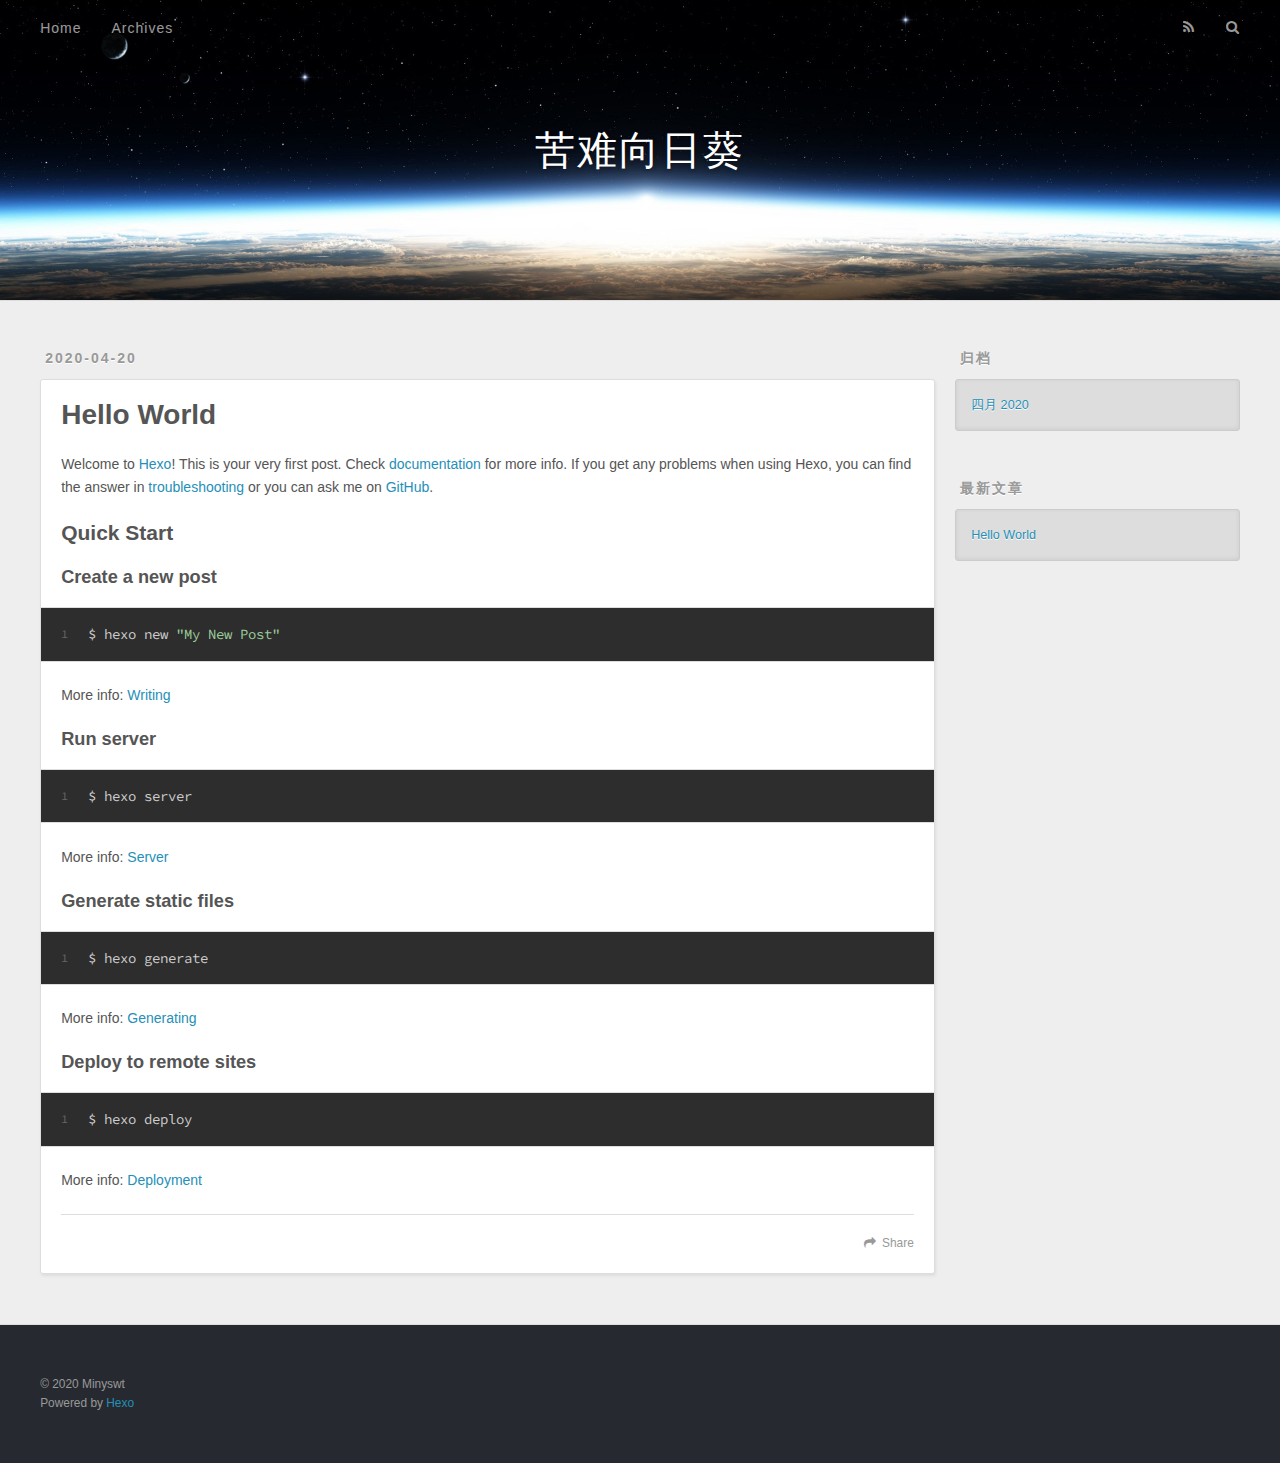
==== commit e71a5475: "Site updated: 2020-04-20 17:59:26" ====
--- a/index.html
+++ b/index.html
@@ -5,17 +5,17 @@
   
 
   
-  <title>Hexo</title>
+  <title>苦难向日葵</title>
   <meta name="viewport" content="width=device-width, initial-scale=1, maximum-scale=1">
   <meta property="og:type" content="website">
-<meta property="og:title" content="Hexo">
+<meta property="og:title" content="苦难向日葵">
 <meta property="og:url" content="http://yoursite.com/index.html">
-<meta property="og:site_name" content="Hexo">
-<meta property="og:locale" content="en_US">
-<meta property="article:author" content="John Doe">
+<meta property="og:site_name" content="苦难向日葵">
+<meta property="og:locale" content="zh_CN">
+<meta property="article:author" content="Minyswt">
 <meta name="twitter:card" content="summary">
   
-    <link rel="alternate" href="/atom.xml" title="Hexo" type="application/atom+xml">
+    <link rel="alternate" href="/atom.xml" title="苦难向日葵" type="application/atom+xml">
   
   
     <link rel="icon" href="/favicon.png">
@@ -36,7 +36,7 @@
   <div id="header-outer" class="outer">
     <div id="header-title" class="inner">
       <h1 id="logo-wrap">
-        <a href="/" id="logo">Hexo</a>
+        <a href="/" id="logo">苦难向日葵</a>
       </h1>
       
     </div>
@@ -53,7 +53,7 @@
         
           <a id="nav-rss-link" class="nav-icon" href="/atom.xml" title="RSS Feed"></a>
         
-        <a id="nav-search-btn" class="nav-icon" title="Search"></a>
+        <a id="nav-search-btn" class="nav-icon" title="搜索"></a>
       </nav>
       <div id="search-form-wrap">
         <form action="//google.com/search" method="get" accept-charset="UTF-8" class="search-form"><input type="search" name="q" class="search-form-input" placeholder="Search"><button type="submit" class="search-form-submit">&#xF002;</button><input type="hidden" name="sitesearch" value="http://yoursite.com"></form>
@@ -103,7 +103,7 @@
       
     </div>
     <footer class="article-footer">
-      <a data-url="http://yoursite.com/2020/04/20/hello-world/" data-id="ck98ah0ai0000x4ug1d9s40vb" class="article-share-link">Share</a>
+      <a data-url="http://yoursite.com/2020/04/20/hello-world/" data-id="ck98b52eg0000uoug8hldgh82" class="article-share-link">Share</a>
       
       
     </footer>
@@ -129,9 +129,9 @@
   
     
   <div class="widget-wrap">
-    <h3 class="widget-title">Archives</h3>
+    <h3 class="widget-title">归档</h3>
     <div class="widget">
-      <ul class="archive-list"><li class="archive-list-item"><a class="archive-list-link" href="/archives/2020/04/">April 2020</a></li></ul>
+      <ul class="archive-list"><li class="archive-list-item"><a class="archive-list-link" href="/archives/2020/04/">四月 2020</a></li></ul>
     </div>
   </div>
 
@@ -139,7 +139,7 @@
   
     
   <div class="widget-wrap">
-    <h3 class="widget-title">Recent Posts</h3>
+    <h3 class="widget-title">最新文章</h3>
     <div class="widget">
       <ul>
         
@@ -159,7 +159,7 @@
   
   <div class="outer">
     <div id="footer-info" class="inner">
-      &copy; 2020 John Doe<br>
+      &copy; 2020 Minyswt<br>
       Powered by <a href="http://hexo.io/" target="_blank">Hexo</a>
     </div>
   </div>
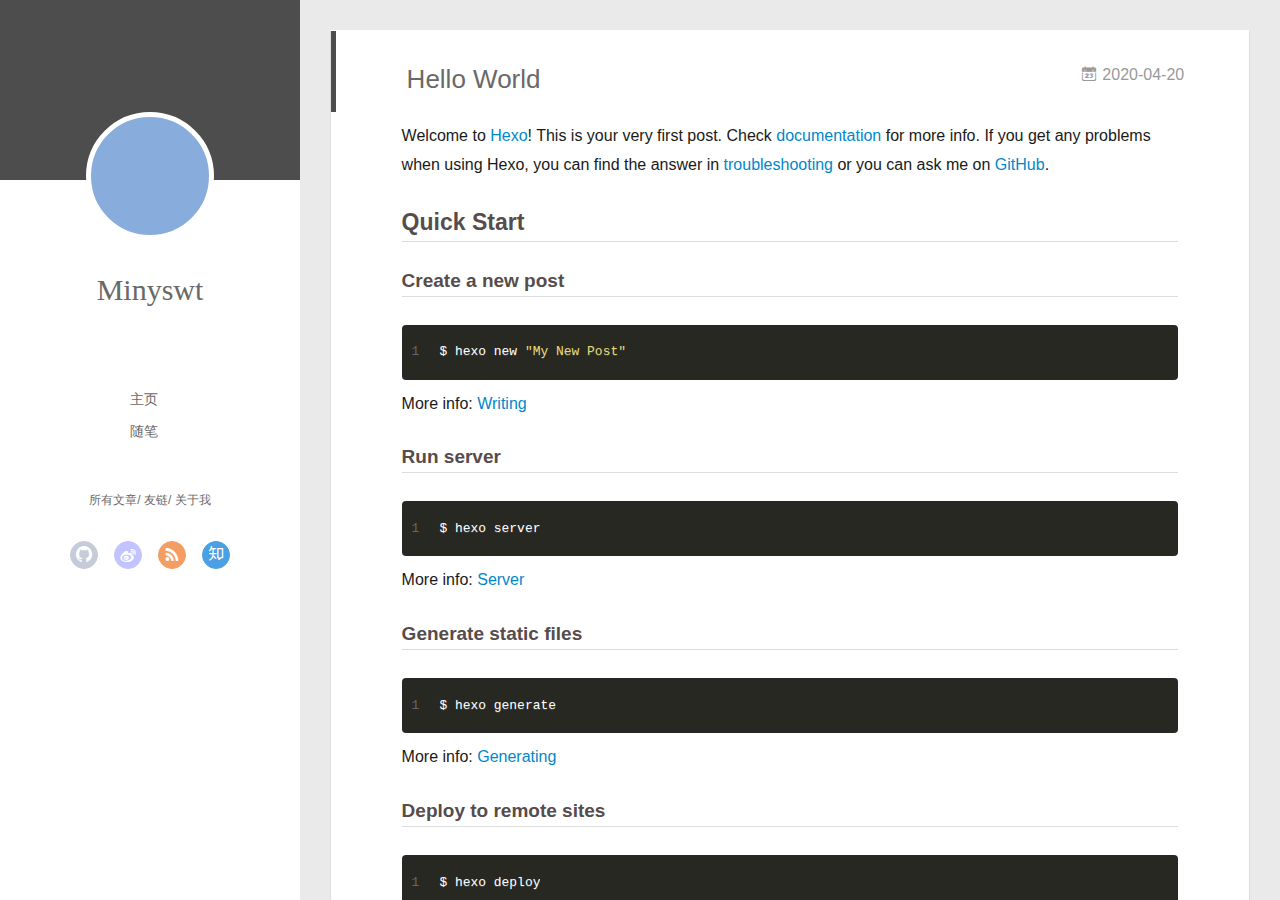
==== commit 3c712d94: "Site updated: 2020-04-20 18:12:24" ====
--- a/index.html
+++ b/index.html
@@ -3,8 +3,9 @@
 <head>
   <meta charset="utf-8">
   
-
-  
+  <meta name="renderer" content="webkit">
+  <meta http-equiv="X-UA-Compatible" content="IE=edge" >
+  <link rel="dns-prefetch" href="http://yoursite.com">
   <title>苦难向日葵</title>
   <meta name="viewport" content="width=device-width, initial-scale=1, maximum-scale=1">
   <meta property="og:type" content="website">
@@ -15,64 +16,144 @@
 <meta property="article:author" content="Minyswt">
 <meta name="twitter:card" content="summary">
   
-    <link rel="alternate" href="/atom.xml" title="苦难向日葵" type="application/atom+xml">
+    <link rel="alternative" href="/atom.xml" title="苦难向日葵" type="application/atom+xml">
   
   
     <link rel="icon" href="/favicon.png">
   
-  
-    <link href="//fonts.googleapis.com/css?family=Source+Code+Pro" rel="stylesheet" type="text/css">
-  
-  
-<link rel="stylesheet" href="/css/style.css">
+  <link rel="stylesheet" type="text/css" href="/./main.0cf68a.css">
+  <style type="text/css">
+  
+    #container.show {
+      background: linear-gradient(200deg,#a0cfe4,#e8c37e);
+    }
+  </style>
+  
+
+  
 
 <meta name="generator" content="Hexo 4.2.0"></head>
 
 <body>
-  <div id="container">
-    <div id="wrap">
-      <header id="header">
-  <div id="banner"></div>
-  <div id="header-outer" class="outer">
-    <div id="header-title" class="inner">
-      <h1 id="logo-wrap">
-        <a href="/" id="logo">苦难向日葵</a>
-      </h1>
-      
-    </div>
-    <div id="header-inner" class="inner">
-      <nav id="main-nav">
-        <a id="main-nav-toggle" class="nav-icon"></a>
-        
-          <a class="main-nav-link" href="/">Home</a>
-        
-          <a class="main-nav-link" href="/archives">Archives</a>
-        
-      </nav>
-      <nav id="sub-nav">
-        
-          <a id="nav-rss-link" class="nav-icon" href="/atom.xml" title="RSS Feed"></a>
-        
-        <a id="nav-search-btn" class="nav-icon" title="搜索"></a>
-      </nav>
-      <div id="search-form-wrap">
-        <form action="//google.com/search" method="get" accept-charset="UTF-8" class="search-form"><input type="search" name="q" class="search-form-input" placeholder="Search"><button type="submit" class="search-form-submit">&#xF002;</button><input type="hidden" name="sitesearch" value="http://yoursite.com"></form>
-      </div>
-    </div>
-  </div>
-</header>
-      <div class="outer">
-        <section id="main">
-  
-    <article id="post-hello-world" class="article article-type-post" itemscope itemprop="blogPost">
-  <div class="article-meta">
-    <a href="/2020/04/20/hello-world/" class="article-date">
-  <time datetime="2020-04-20T09:38:10.006Z" itemprop="datePublished">2020-04-20</time>
-</a>
-    
-  </div>
+  <div id="container" q-class="show:isCtnShow">
+    <canvas id="anm-canvas" class="anm-canvas"></canvas>
+    <div class="left-col" q-class="show:isShow">
+      
+<div class="overlay" style="background: #4d4d4d"></div>
+<div class="intrude-less">
+	<header id="header" class="inner">
+		<a href="/" class="profilepic">
+			<img src="" class="js-avatar">
+		</a>
+		<hgroup>
+		  <h1 class="header-author"><a href="/">Minyswt</a></h1>
+		</hgroup>
+		
+
+		<nav class="header-menu">
+			<ul>
+			
+				<li><a href="/">主页</a></li>
+	        
+				<li><a href="/tags/%E9%9A%8F%E7%AC%94/">随笔</a></li>
+	        
+			</ul>
+		</nav>
+		<nav class="header-smart-menu">
+    		
+    			
+    			<a q-on="click: openSlider(e, 'innerArchive')" href="javascript:void(0)">所有文章</a>
+    			
+            
+    			
+    			<a q-on="click: openSlider(e, 'friends')" href="javascript:void(0)">友链</a>
+    			
+            
+    			
+    			<a q-on="click: openSlider(e, 'aboutme')" href="javascript:void(0)">关于我</a>
+    			
+            
+		</nav>
+		<nav class="header-nav">
+			<div class="social">
+				
+					<a class="github" target="_blank" href="#" title="github"><i class="icon-github"></i></a>
+		        
+					<a class="weibo" target="_blank" href="#" title="weibo"><i class="icon-weibo"></i></a>
+		        
+					<a class="rss" target="_blank" href="#" title="rss"><i class="icon-rss"></i></a>
+		        
+					<a class="zhihu" target="_blank" href="#" title="zhihu"><i class="icon-zhihu"></i></a>
+		        
+			</div>
+		</nav>
+	</header>		
+</div>
+
+    </div>
+    <div class="mid-col" q-class="show:isShow,hide:isShow|isFalse">
+      
+<nav id="mobile-nav">
+  	<div class="overlay js-overlay" style="background: #4d4d4d"></div>
+	<div class="btnctn js-mobile-btnctn">
+  		<div class="slider-trigger list" q-on="click: openSlider(e)"><i class="icon icon-sort"></i></div>
+	</div>
+	<div class="intrude-less">
+		<header id="header" class="inner">
+			<div class="profilepic">
+				<img src="" class="js-avatar">
+			</div>
+			<hgroup>
+			  <h1 class="header-author js-header-author">Minyswt</h1>
+			</hgroup>
+			
+			
+			
+				
+			
+				
+			
+			
+			
+			<nav class="header-nav">
+				<div class="social">
+					
+						<a class="github" target="_blank" href="#" title="github"><i class="icon-github"></i></a>
+			        
+						<a class="weibo" target="_blank" href="#" title="weibo"><i class="icon-weibo"></i></a>
+			        
+						<a class="rss" target="_blank" href="#" title="rss"><i class="icon-rss"></i></a>
+			        
+						<a class="zhihu" target="_blank" href="#" title="zhihu"><i class="icon-zhihu"></i></a>
+			        
+				</div>
+			</nav>
+
+			<nav class="header-menu js-header-menu">
+				<ul style="width: 50%">
+				
+				
+					<li style="width: 50%"><a href="/">主页</a></li>
+		        
+					<li style="width: 50%"><a href="/tags/%E9%9A%8F%E7%AC%94/">随笔</a></li>
+		        
+				</ul>
+			</nav>
+		</header>				
+	</div>
+	<div class="mobile-mask" style="display:none" q-show="isShow"></div>
+</nav>
+
+      <div id="wrapper" class="body-wrap">
+        <div class="menu-l">
+          <div class="canvas-wrap">
+            <canvas data-colors="#eaeaea" data-sectionHeight="100" data-contentId="js-content" id="myCanvas1" class="anm-canvas"></canvas>
+          </div>
+          <div id="js-content" class="content-ll">
+            
+  
+    <article id="post-hello-world" class="article article-type-post  article-index" itemscope itemprop="blogPost">
   <div class="article-inner">
-    
     
       <header class="article-header">
         
@@ -82,6 +163,11 @@
     </h1>
   
 
+        
+        <a href="/2020/04/20/hello-world/" class="archive-article-date">
+  	<time datetime="2020-04-20T09:38:10.006Z" itemprop="datePublished"><i class="icon-calendar icon"></i>2020-04-20</time>
+</a>
+        
       </header>
     
     <div class="article-entry" itemprop="articleBody">
@@ -101,96 +187,292 @@
 <p>More info: <a href="https://hexo.io/docs/one-command-deployment.html" target="_blank" rel="noopener">Deployment</a></p>
 
       
-    </div>
-    <footer class="article-footer">
-      <a data-url="http://yoursite.com/2020/04/20/hello-world/" data-id="ck98b52eg0000uoug8hldgh82" class="article-share-link">Share</a>
-      
-      
-    </footer>
+
+      
+    </div>
+    <div class="article-info article-info-index">
+      
+      
+      
+
+      
+        <p class="article-more-link">
+          <a class="article-more-a" href="/2020/04/20/hello-world/">展开全文 >></a>
+        </p>
+      
+
+      
+      <div class="clearfix"></div>
+    </div>
   </div>
-  
 </article>
 
-
-  
-
-
-</section>
-        
-          <aside id="sidebar">
-  
-    
-
-  
-    
-
-  
-    
-  
-    
-  <div class="widget-wrap">
-    <h3 class="widget-title">归档</h3>
-    <div class="widget">
-      <ul class="archive-list"><li class="archive-list-item"><a class="archive-list-link" href="/archives/2020/04/">四月 2020</a></li></ul>
-    </div>
-  </div>
-
-
-  
-    
-  <div class="widget-wrap">
-    <h3 class="widget-title">最新文章</h3>
-    <div class="widget">
-      <ul>
-        
-          <li>
-            <a href="/2020/04/20/hello-world/">Hello World</a>
-          </li>
-        
-      </ul>
-    </div>
-  </div>
-
-  
+<aside class="wrap-side-operation">
+    <div class="mod-side-operation">
+        
+        <div class="jump-container" id="js-jump-container" style="display:none;">
+            <a href="javascript:void(0)" class="mod-side-operation__jump-to-top">
+                <i class="icon-font icon-back"></i>
+            </a>
+            <div id="js-jump-plan-container" class="jump-plan-container" style="top: -11px;">
+                <i class="icon-font icon-plane jump-plane"></i>
+            </div>
+        </div>
+        
+        
+    </div>
 </aside>
-        
+
+
+
+
+  
+  
+
+
+          </div>
+        </div>
       </div>
       <footer id="footer">
-  
   <div class="outer">
-    <div id="footer-info" class="inner">
-      &copy; 2020 Minyswt<br>
-      Powered by <a href="http://hexo.io/" target="_blank">Hexo</a>
+    <div id="footer-info">
+    	<div class="footer-left">
+    		&copy; 2020 Minyswt
+    	</div>
+      	<div class="footer-right">
+      		<a href="http://hexo.io/" target="_blank">Hexo</a>  Theme <a href="https://github.com/litten/hexo-theme-yilia" target="_blank">Yilia</a> by Litten
+      	</div>
     </div>
   </div>
 </footer>
     </div>
-    <nav id="mobile-nav">
-  
-    <a href="/" class="mobile-nav-link">Home</a>
-  
-    <a href="/archives" class="mobile-nav-link">Archives</a>
-  
-</nav>
-    
-
-<script src="//ajax.googleapis.com/ajax/libs/jquery/2.0.3/jquery.min.js"></script>
-
-
-  
-<link rel="stylesheet" href="/fancybox/jquery.fancybox.css">
-
-  
-<script src="/fancybox/jquery.fancybox.pack.js"></script>
-
-
-
-
-<script src="/js/script.js"></script>
-
-
-
-
+    <script>
+	var yiliaConfig = {
+		mathjax: false,
+		isHome: true,
+		isPost: false,
+		isArchive: false,
+		isTag: false,
+		isCategory: false,
+		open_in_new: false,
+		toc_hide_index: true,
+		root: "/",
+		innerArchive: true,
+		showTags: false
+	}
+</script>
+
+<script>!function(t){function n(e){if(r[e])return r[e].exports;var i=r[e]={exports:{},id:e,loaded:!1};return t[e].call(i.exports,i,i.exports,n),i.loaded=!0,i.exports}var r={};n.m=t,n.c=r,n.p="./",n(0)}([function(t,n,r){r(195),t.exports=r(191)},function(t,n,r){var e=r(3),i=r(52),o=r(27),u=r(28),c=r(53),f="prototype",a=function(t,n,r){var s,l,h,v,p=t&a.F,d=t&a.G,y=t&a.S,g=t&a.P,b=t&a.B,m=d?e:y?e[n]||(e[n]={}):(e[n]||{})[f],x=d?i:i[n]||(i[n]={}),w=x[f]||(x[f]={});d&&(r=n);for(s in r)l=!p&&m&&void 0!==m[s],h=(l?m:r)[s],v=b&&l?c(h,e):g&&"function"==typeof h?c(Function.call,h):h,m&&u(m,s,h,t&a.U),x[s]!=h&&o(x,s,v),g&&w[s]!=h&&(w[s]=h)};e.core=i,a.F=1,a.G=2,a.S=4,a.P=8,a.B=16,a.W=32,a.U=64,a.R=128,t.exports=a},function(t,n,r){var e=r(6);t.exports=function(t){if(!e(t))throw TypeError(t+" is not an object!");return t}},function(t,n){var r=t.exports="undefined"!=typeof window&&window.Math==Math?window:"undefined"!=typeof self&&self.Math==Math?self:Function("return this")();"number"==typeof __g&&(__g=r)},function(t,n){t.exports=function(t){try{return!!t()}catch(t){return!0}}},function(t,n){var r=t.exports="undefined"!=typeof window&&window.Math==Math?window:"undefined"!=typeof self&&self.Math==Math?self:Function("return this")();"number"==typeof __g&&(__g=r)},function(t,n){t.exports=function(t){return"object"==typeof t?null!==t:"function"==typeof t}},function(t,n,r){var e=r(126)("wks"),i=r(76),o=r(3).Symbol,u="function"==typeof o;(t.exports=function(t){return e[t]||(e[t]=u&&o[t]||(u?o:i)("Symbol."+t))}).store=e},function(t,n){var r={}.hasOwnProperty;t.exports=function(t,n){return r.call(t,n)}},function(t,n,r){var e=r(94),i=r(33);t.exports=function(t){return e(i(t))}},function(t,n,r){t.exports=!r(4)(function(){return 7!=Object.defineProperty({},"a",{get:function(){return 7}}).a})},function(t,n,r){var e=r(2),i=r(167),o=r(50),u=Object.defineProperty;n.f=r(10)?Object.defineProperty:function(t,n,r){if(e(t),n=o(n,!0),e(r),i)try{return u(t,n,r)}catch(t){}if("get"in r||"set"in r)throw TypeError("Accessors not supported!");return"value"in r&&(t[n]=r.value),t}},function(t,n,r){t.exports=!r(18)(function(){return 7!=Object.defineProperty({},"a",{get:function(){return 7}}).a})},function(t,n,r){var e=r(14),i=r(22);t.exports=r(12)?function(t,n,r){return e.f(t,n,i(1,r))}:function(t,n,r){return t[n]=r,t}},function(t,n,r){var e=r(20),i=r(58),o=r(42),u=Object.defineProperty;n.f=r(12)?Object.defineProperty:function(t,n,r){if(e(t),n=o(n,!0),e(r),i)try{return u(t,n,r)}catch(t){}if("get"in r||"set"in r)throw TypeError("Accessors not supported!");return"value"in r&&(t[n]=r.value),t}},function(t,n,r){var e=r(40)("wks"),i=r(23),o=r(5).Symbol,u="function"==typeof o;(t.exports=function(t){return e[t]||(e[t]=u&&o[t]||(u?o:i)("Symbol."+t))}).store=e},function(t,n,r){var e=r(67),i=Math.min;t.exports=function(t){return t>0?i(e(t),9007199254740991):0}},function(t,n,r){var e=r(46);t.exports=function(t){return Object(e(t))}},function(t,n){t.exports=function(t){try{return!!t()}catch(t){return!0}}},function(t,n,r){var e=r(63),i=r(34);t.exports=Object.keys||function(t){return e(t,i)}},function(t,n,r){var e=r(21);t.exports=function(t){if(!e(t))throw TypeError(t+" is not an object!");return t}},function(t,n){t.exports=function(t){return"object"==typeof t?null!==t:"function"==typeof t}},function(t,n){t.exports=function(t,n){return{enumerable:!(1&t),configurable:!(2&t),writable:!(4&t),value:n}}},function(t,n){var r=0,e=Math.random();t.exports=function(t){return"Symbol(".concat(void 0===t?"":t,")_",(++r+e).toString(36))}},function(t,n){var r={}.hasOwnProperty;t.exports=function(t,n){return r.call(t,n)}},function(t,n){var r=t.exports={version:"2.4.0"};"number"==typeof __e&&(__e=r)},function(t,n){t.exports=function(t){if("function"!=typeof t)throw TypeError(t+" is not a function!");return t}},function(t,n,r){var e=r(11),i=r(66);t.exports=r(10)?function(t,n,r){return e.f(t,n,i(1,r))}:function(t,n,r){return t[n]=r,t}},function(t,n,r){var e=r(3),i=r(27),o=r(24),u=r(76)("src"),c="toString",f=Function[c],a=(""+f).split(c);r(52).inspectSource=function(t){return f.call(t)},(t.exports=function(t,n,r,c){var f="function"==typeof r;f&&(o(r,"name")||i(r,"name",n)),t[n]!==r&&(f&&(o(r,u)||i(r,u,t[n]?""+t[n]:a.join(String(n)))),t===e?t[n]=r:c?t[n]?t[n]=r:i(t,n,r):(delete t[n],i(t,n,r)))})(Function.prototype,c,function(){return"function"==typeof this&&this[u]||f.call(this)})},function(t,n,r){var e=r(1),i=r(4),o=r(46),u=function(t,n,r,e){var i=String(o(t)),u="<"+n;return""!==r&&(u+=" "+r+'="'+String(e).replace(/"/g,"&quot;")+'"'),u+">"+i+"</"+n+">"};t.exports=function(t,n){var r={};r[t]=n(u),e(e.P+e.F*i(function(){var n=""[t]('"');return n!==n.toLowerCase()||n.split('"').length>3}),"String",r)}},function(t,n,r){var e=r(115),i=r(46);t.exports=function(t){return e(i(t))}},function(t,n,r){var e=r(116),i=r(66),o=r(30),u=r(50),c=r(24),f=r(167),a=Object.getOwnPropertyDescriptor;n.f=r(10)?a:function(t,n){if(t=o(t),n=u(n,!0),f)try{return a(t,n)}catch(t){}if(c(t,n))return i(!e.f.call(t,n),t[n])}},function(t,n,r){var e=r(24),i=r(17),o=r(145)("IE_PROTO"),u=Object.prototype;t.exports=Object.getPrototypeOf||function(t){return t=i(t),e(t,o)?t[o]:"function"==typeof t.constructor&&t instanceof t.constructor?t.constructor.prototype:t instanceof Object?u:null}},function(t,n){t.exports=function(t){if(void 0==t)throw TypeError("Can't call method on  "+t);return t}},function(t,n){t.exports="constructor,hasOwnProperty,isPrototypeOf,propertyIsEnumerable,toLocaleString,toString,valueOf".split(",")},function(t,n){t.exports={}},function(t,n){t.exports=!0},function(t,n){n.f={}.propertyIsEnumerable},function(t,n,r){var e=r(14).f,i=r(8),o=r(15)("toStringTag");t.exports=function(t,n,r){t&&!i(t=r?t:t.prototype,o)&&e(t,o,{configurable:!0,value:n})}},function(t,n,r){var e=r(40)("keys"),i=r(23);t.exports=function(t){return e[t]||(e[t]=i(t))}},function(t,n,r){var e=r(5),i="__core-js_shared__",o=e[i]||(e[i]={});t.exports=function(t){return o[t]||(o[t]={})}},function(t,n){var r=Math.ceil,e=Math.floor;t.exports=function(t){return isNaN(t=+t)?0:(t>0?e:r)(t)}},function(t,n,r){var e=r(21);t.exports=function(t,n){if(!e(t))return t;var r,i;if(n&&"function"==typeof(r=t.toString)&&!e(i=r.call(t)))return i;if("function"==typeof(r=t.valueOf)&&!e(i=r.call(t)))return i;if(!n&&"function"==typeof(r=t.toString)&&!e(i=r.call(t)))return i;throw TypeError("Can't convert object to primitive value")}},function(t,n,r){var e=r(5),i=r(25),o=r(36),u=r(44),c=r(14).f;t.exports=function(t){var n=i.Symbol||(i.Symbol=o?{}:e.Symbol||{});"_"==t.charAt(0)||t in n||c(n,t,{value:u.f(t)})}},function(t,n,r){n.f=r(15)},function(t,n){var r={}.toString;t.exports=function(t){return r.call(t).slice(8,-1)}},function(t,n){t.exports=function(t){if(void 0==t)throw TypeError("Can't call method on  "+t);return t}},function(t,n,r){var e=r(4);t.exports=function(t,n){return!!t&&e(function(){n?t.call(null,function(){},1):t.call(null)})}},function(t,n,r){var e=r(53),i=r(115),o=r(17),u=r(16),c=r(203);t.exports=function(t,n){var r=1==t,f=2==t,a=3==t,s=4==t,l=6==t,h=5==t||l,v=n||c;return function(n,c,p){for(var d,y,g=o(n),b=i(g),m=e(c,p,3),x=u(b.length),w=0,S=r?v(n,x):f?v(n,0):void 0;x>w;w++)if((h||w in b)&&(d=b[w],y=m(d,w,g),t))if(r)S[w]=y;else if(y)switch(t){case 3:return!0;case 5:return d;case 6:return w;case 2:S.push(d)}else if(s)return!1;return l?-1:a||s?s:S}}},function(t,n,r){var e=r(1),i=r(52),o=r(4);t.exports=function(t,n){var r=(i.Object||{})[t]||Object[t],u={};u[t]=n(r),e(e.S+e.F*o(function(){r(1)}),"Object",u)}},function(t,n,r){var e=r(6);t.exports=function(t,n){if(!e(t))return t;var r,i;if(n&&"function"==typeof(r=t.toString)&&!e(i=r.call(t)))return i;if("function"==typeof(r=t.valueOf)&&!e(i=r.call(t)))return i;if(!n&&"function"==typeof(r=t.toString)&&!e(i=r.call(t)))return i;throw TypeError("Can't convert object to primitive value")}},function(t,n,r){var e=r(5),i=r(25),o=r(91),u=r(13),c="prototype",f=function(t,n,r){var a,s,l,h=t&f.F,v=t&f.G,p=t&f.S,d=t&f.P,y=t&f.B,g=t&f.W,b=v?i:i[n]||(i[n]={}),m=b[c],x=v?e:p?e[n]:(e[n]||{})[c];v&&(r=n);for(a in r)(s=!h&&x&&void 0!==x[a])&&a in b||(l=s?x[a]:r[a],b[a]=v&&"function"!=typeof x[a]?r[a]:y&&s?o(l,e):g&&x[a]==l?function(t){var n=function(n,r,e){if(this instanceof t){switch(arguments.length){case 0:return new t;case 1:return new t(n);case 2:return new t(n,r)}return new t(n,r,e)}return t.apply(this,arguments)};return n[c]=t[c],n}(l):d&&"function"==typeof l?o(Function.call,l):l,d&&((b.virtual||(b.virtual={}))[a]=l,t&f.R&&m&&!m[a]&&u(m,a,l)))};f.F=1,f.G=2,f.S=4,f.P=8,f.B=16,f.W=32,f.U=64,f.R=128,t.exports=f},function(t,n){var r=t.exports={version:"2.4.0"};"number"==typeof __e&&(__e=r)},function(t,n,r){var e=r(26);t.exports=function(t,n,r){if(e(t),void 0===n)return t;switch(r){case 1:return function(r){return t.call(n,r)};case 2:return function(r,e){return t.call(n,r,e)};case 3:return function(r,e,i){return t.call(n,r,e,i)}}return function(){return t.apply(n,arguments)}}},function(t,n,r){var e=r(183),i=r(1),o=r(126)("metadata"),u=o.store||(o.store=new(r(186))),c=function(t,n,r){var i=u.get(t);if(!i){if(!r)return;u.set(t,i=new e)}var o=i.get(n);if(!o){if(!r)return;i.set(n,o=new e)}return o},f=function(t,n,r){var e=c(n,r,!1);return void 0!==e&&e.has(t)},a=function(t,n,r){var e=c(n,r,!1);return void 0===e?void 0:e.get(t)},s=function(t,n,r,e){c(r,e,!0).set(t,n)},l=function(t,n){var r=c(t,n,!1),e=[];return r&&r.forEach(function(t,n){e.push(n)}),e},h=function(t){return void 0===t||"symbol"==typeof t?t:String(t)},v=function(t){i(i.S,"Reflect",t)};t.exports={store:u,map:c,has:f,get:a,set:s,keys:l,key:h,exp:v}},function(t,n,r){"use strict";if(r(10)){var e=r(69),i=r(3),o=r(4),u=r(1),c=r(127),f=r(152),a=r(53),s=r(68),l=r(66),h=r(27),v=r(73),p=r(67),d=r(16),y=r(75),g=r(50),b=r(24),m=r(180),x=r(114),w=r(6),S=r(17),_=r(137),O=r(70),E=r(32),P=r(71).f,j=r(154),F=r(76),M=r(7),A=r(48),N=r(117),T=r(146),I=r(155),k=r(80),L=r(123),R=r(74),C=r(130),D=r(160),U=r(11),W=r(31),G=U.f,B=W.f,V=i.RangeError,z=i.TypeError,q=i.Uint8Array,K="ArrayBuffer",J="Shared"+K,Y="BYTES_PER_ELEMENT",H="prototype",$=Array[H],X=f.ArrayBuffer,Q=f.DataView,Z=A(0),tt=A(2),nt=A(3),rt=A(4),et=A(5),it=A(6),ot=N(!0),ut=N(!1),ct=I.values,ft=I.keys,at=I.entries,st=$.lastIndexOf,lt=$.reduce,ht=$.reduceRight,vt=$.join,pt=$.sort,dt=$.slice,yt=$.toString,gt=$.toLocaleString,bt=M("iterator"),mt=M("toStringTag"),xt=F("typed_constructor"),wt=F("def_constructor"),St=c.CONSTR,_t=c.TYPED,Ot=c.VIEW,Et="Wrong length!",Pt=A(1,function(t,n){return Tt(T(t,t[wt]),n)}),jt=o(function(){return 1===new q(new Uint16Array([1]).buffer)[0]}),Ft=!!q&&!!q[H].set&&o(function(){new q(1).set({})}),Mt=function(t,n){if(void 0===t)throw z(Et);var r=+t,e=d(t);if(n&&!m(r,e))throw V(Et);return e},At=function(t,n){var r=p(t);if(r<0||r%n)throw V("Wrong offset!");return r},Nt=function(t){if(w(t)&&_t in t)return t;throw z(t+" is not a typed array!")},Tt=function(t,n){if(!(w(t)&&xt in t))throw z("It is not a typed array constructor!");return new t(n)},It=function(t,n){return kt(T(t,t[wt]),n)},kt=function(t,n){for(var r=0,e=n.length,i=Tt(t,e);e>r;)i[r]=n[r++];return i},Lt=function(t,n,r){G(t,n,{get:function(){return this._d[r]}})},Rt=function(t){var n,r,e,i,o,u,c=S(t),f=arguments.length,s=f>1?arguments[1]:void 0,l=void 0!==s,h=j(c);if(void 0!=h&&!_(h)){for(u=h.call(c),e=[],n=0;!(o=u.next()).done;n++)e.push(o.value);c=e}for(l&&f>2&&(s=a(s,arguments[2],2)),n=0,r=d(c.length),i=Tt(this,r);r>n;n++)i[n]=l?s(c[n],n):c[n];return i},Ct=function(){for(var t=0,n=arguments.length,r=Tt(this,n);n>t;)r[t]=arguments[t++];return r},Dt=!!q&&o(function(){gt.call(new q(1))}),Ut=function(){return gt.apply(Dt?dt.call(Nt(this)):Nt(this),arguments)},Wt={copyWithin:function(t,n){return D.call(Nt(this),t,n,arguments.length>2?arguments[2]:void 0)},every:function(t){return rt(Nt(this),t,arguments.length>1?arguments[1]:void 0)},fill:function(t){return C.apply(Nt(this),arguments)},filter:function(t){return It(this,tt(Nt(this),t,arguments.length>1?arguments[1]:void 0))},find:function(t){return et(Nt(this),t,arguments.length>1?arguments[1]:void 0)},findIndex:function(t){return it(Nt(this),t,arguments.length>1?arguments[1]:void 0)},forEach:function(t){Z(Nt(this),t,arguments.length>1?arguments[1]:void 0)},indexOf:function(t){return ut(Nt(this),t,arguments.length>1?arguments[1]:void 0)},includes:function(t){return ot(Nt(this),t,arguments.length>1?arguments[1]:void 0)},join:function(t){return vt.apply(Nt(this),arguments)},lastIndexOf:function(t){return st.apply(Nt(this),arguments)},map:function(t){return Pt(Nt(this),t,arguments.length>1?arguments[1]:void 0)},reduce:function(t){return lt.apply(Nt(this),arguments)},reduceRight:function(t){return ht.apply(Nt(this),arguments)},reverse:function(){for(var t,n=this,r=Nt(n).length,e=Math.floor(r/2),i=0;i<e;)t=n[i],n[i++]=n[--r],n[r]=t;return n},some:function(t){return nt(Nt(this),t,arguments.length>1?arguments[1]:void 0)},sort:function(t){return pt.call(Nt(this),t)},subarray:function(t,n){var r=Nt(this),e=r.length,i=y(t,e);return new(T(r,r[wt]))(r.buffer,r.byteOffset+i*r.BYTES_PER_ELEMENT,d((void 0===n?e:y(n,e))-i))}},Gt=function(t,n){return It(this,dt.call(Nt(this),t,n))},Bt=function(t){Nt(this);var n=At(arguments[1],1),r=this.length,e=S(t),i=d(e.length),o=0;if(i+n>r)throw V(Et);for(;o<i;)this[n+o]=e[o++]},Vt={entries:function(){return at.call(Nt(this))},keys:function(){return ft.call(Nt(this))},values:function(){return ct.call(Nt(this))}},zt=function(t,n){return w(t)&&t[_t]&&"symbol"!=typeof n&&n in t&&String(+n)==String(n)},qt=function(t,n){return zt(t,n=g(n,!0))?l(2,t[n]):B(t,n)},Kt=function(t,n,r){return!(zt(t,n=g(n,!0))&&w(r)&&b(r,"value"))||b(r,"get")||b(r,"set")||r.configurable||b(r,"writable")&&!r.writable||b(r,"enumerable")&&!r.enumerable?G(t,n,r):(t[n]=r.value,t)};St||(W.f=qt,U.f=Kt),u(u.S+u.F*!St,"Object",{getOwnPropertyDescriptor:qt,defineProperty:Kt}),o(function(){yt.call({})})&&(yt=gt=function(){return vt.call(this)});var Jt=v({},Wt);v(Jt,Vt),h(Jt,bt,Vt.values),v(Jt,{slice:Gt,set:Bt,constructor:function(){},toString:yt,toLocaleString:Ut}),Lt(Jt,"buffer","b"),Lt(Jt,"byteOffset","o"),Lt(Jt,"byteLength","l"),Lt(Jt,"length","e"),G(Jt,mt,{get:function(){return this[_t]}}),t.exports=function(t,n,r,f){f=!!f;var a=t+(f?"Clamped":"")+"Array",l="Uint8Array"!=a,v="get"+t,p="set"+t,y=i[a],g=y||{},b=y&&E(y),m=!y||!c.ABV,S={},_=y&&y[H],j=function(t,r){var e=t._d;return e.v[v](r*n+e.o,jt)},F=function(t,r,e){var i=t._d;f&&(e=(e=Math.round(e))<0?0:e>255?255:255&e),i.v[p](r*n+i.o,e,jt)},M=function(t,n){G(t,n,{get:function(){return j(this,n)},set:function(t){return F(this,n,t)},enumerable:!0})};m?(y=r(function(t,r,e,i){s(t,y,a,"_d");var o,u,c,f,l=0,v=0;if(w(r)){if(!(r instanceof X||(f=x(r))==K||f==J))return _t in r?kt(y,r):Rt.call(y,r);o=r,v=At(e,n);var p=r.byteLength;if(void 0===i){if(p%n)throw V(Et);if((u=p-v)<0)throw V(Et)}else if((u=d(i)*n)+v>p)throw V(Et);c=u/n}else c=Mt(r,!0),u=c*n,o=new X(u);for(h(t,"_d",{b:o,o:v,l:u,e:c,v:new Q(o)});l<c;)M(t,l++)}),_=y[H]=O(Jt),h(_,"constructor",y)):L(function(t){new y(null),new y(t)},!0)||(y=r(function(t,r,e,i){s(t,y,a);var o;return w(r)?r instanceof X||(o=x(r))==K||o==J?void 0!==i?new g(r,At(e,n),i):void 0!==e?new g(r,At(e,n)):new g(r):_t in r?kt(y,r):Rt.call(y,r):new g(Mt(r,l))}),Z(b!==Function.prototype?P(g).concat(P(b)):P(g),function(t){t in y||h(y,t,g[t])}),y[H]=_,e||(_.constructor=y));var A=_[bt],N=!!A&&("values"==A.name||void 0==A.name),T=Vt.values;h(y,xt,!0),h(_,_t,a),h(_,Ot,!0),h(_,wt,y),(f?new y(1)[mt]==a:mt in _)||G(_,mt,{get:function(){return a}}),S[a]=y,u(u.G+u.W+u.F*(y!=g),S),u(u.S,a,{BYTES_PER_ELEMENT:n,from:Rt,of:Ct}),Y in _||h(_,Y,n),u(u.P,a,Wt),R(a),u(u.P+u.F*Ft,a,{set:Bt}),u(u.P+u.F*!N,a,Vt),u(u.P+u.F*(_.toString!=yt),a,{toString:yt}),u(u.P+u.F*o(function(){new y(1).slice()}),a,{slice:Gt}),u(u.P+u.F*(o(function(){return[1,2].toLocaleString()!=new y([1,2]).toLocaleString()})||!o(function(){_.toLocaleString.call([1,2])})),a,{toLocaleString:Ut}),k[a]=N?A:T,e||N||h(_,bt,T)}}else t.exports=function(){}},function(t,n){var r={}.toString;t.exports=function(t){return r.call(t).slice(8,-1)}},function(t,n,r){var e=r(21),i=r(5).document,o=e(i)&&e(i.createElement);t.exports=function(t){return o?i.createElement(t):{}}},function(t,n,r){t.exports=!r(12)&&!r(18)(function(){return 7!=Object.defineProperty(r(57)("div"),"a",{get:function(){return 7}}).a})},function(t,n,r){"use strict";var e=r(36),i=r(51),o=r(64),u=r(13),c=r(8),f=r(35),a=r(96),s=r(38),l=r(103),h=r(15)("iterator"),v=!([].keys&&"next"in[].keys()),p="keys",d="values",y=function(){return this};t.exports=function(t,n,r,g,b,m,x){a(r,n,g);var w,S,_,O=function(t){if(!v&&t in F)return F[t];switch(t){case p:case d:return function(){return new r(this,t)}}return function(){return new r(this,t)}},E=n+" Iterator",P=b==d,j=!1,F=t.prototype,M=F[h]||F["@@iterator"]||b&&F[b],A=M||O(b),N=b?P?O("entries"):A:void 0,T="Array"==n?F.entries||M:M;if(T&&(_=l(T.call(new t)))!==Object.prototype&&(s(_,E,!0),e||c(_,h)||u(_,h,y)),P&&M&&M.name!==d&&(j=!0,A=function(){return M.call(this)}),e&&!x||!v&&!j&&F[h]||u(F,h,A),f[n]=A,f[E]=y,b)if(w={values:P?A:O(d),keys:m?A:O(p),entries:N},x)for(S in w)S in F||o(F,S,w[S]);else i(i.P+i.F*(v||j),n,w);return w}},function(t,n,r){var e=r(20),i=r(100),o=r(34),u=r(39)("IE_PROTO"),c=function(){},f="prototype",a=function(){var t,n=r(57)("iframe"),e=o.length;for(n.style.display="none",r(93).appendChild(n),n.src="javascript:",t=n.contentWindow.document,t.open(),t.write("<script>document.F=Object<\/script>"),t.close(),a=t.F;e--;)delete a[f][o[e]];return a()};t.exports=Object.create||function(t,n){var r;return null!==t?(c[f]=e(t),r=new c,c[f]=null,r[u]=t):r=a(),void 0===n?r:i(r,n)}},function(t,n,r){var e=r(63),i=r(34).concat("length","prototype");n.f=Object.getOwnPropertyNames||function(t){return e(t,i)}},function(t,n){n.f=Object.getOwnPropertySymbols},function(t,n,r){var e=r(8),i=r(9),o=r(90)(!1),u=r(39)("IE_PROTO");t.exports=function(t,n){var r,c=i(t),f=0,a=[];for(r in c)r!=u&&e(c,r)&&a.push(r);for(;n.length>f;)e(c,r=n[f++])&&(~o(a,r)||a.push(r));return a}},function(t,n,r){t.exports=r(13)},function(t,n,r){var e=r(76)("meta"),i=r(6),o=r(24),u=r(11).f,c=0,f=Object.isExtensible||function(){return!0},a=!r(4)(function(){return f(Object.preventExtensions({}))}),s=function(t){u(t,e,{value:{i:"O"+ ++c,w:{}}})},l=function(t,n){if(!i(t))return"symbol"==typeof t?t:("string"==typeof t?"S":"P")+t;if(!o(t,e)){if(!f(t))return"F";if(!n)return"E";s(t)}return t[e].i},h=function(t,n){if(!o(t,e)){if(!f(t))return!0;if(!n)return!1;s(t)}return t[e].w},v=function(t){return a&&p.NEED&&f(t)&&!o(t,e)&&s(t),t},p=t.exports={KEY:e,NEED:!1,fastKey:l,getWeak:h,onFreeze:v}},function(t,n){t.exports=function(t,n){return{enumerable:!(1&t),configurable:!(2&t),writable:!(4&t),value:n}}},function(t,n){var r=Math.ceil,e=Math.floor;t.exports=function(t){return isNaN(t=+t)?0:(t>0?e:r)(t)}},function(t,n){t.exports=function(t,n,r,e){if(!(t instanceof n)||void 0!==e&&e in t)throw TypeError(r+": incorrect invocation!");return t}},function(t,n){t.exports=!1},function(t,n,r){var e=r(2),i=r(173),o=r(133),u=r(145)("IE_PROTO"),c=function(){},f="prototype",a=function(){var t,n=r(132)("iframe"),e=o.length;for(n.style.display="none",r(135).appendChild(n),n.src="javascript:",t=n.contentWindow.document,t.open(),t.write("<script>document.F=Object<\/script>"),t.close(),a=t.F;e--;)delete a[f][o[e]];return a()};t.exports=Object.create||function(t,n){var r;return null!==t?(c[f]=e(t),r=new c,c[f]=null,r[u]=t):r=a(),void 0===n?r:i(r,n)}},function(t,n,r){var e=r(175),i=r(133).concat("length","prototype");n.f=Object.getOwnPropertyNames||function(t){return e(t,i)}},function(t,n,r){var e=r(175),i=r(133);t.exports=Object.keys||function(t){return e(t,i)}},function(t,n,r){var e=r(28);t.exports=function(t,n,r){for(var i in n)e(t,i,n[i],r);return t}},function(t,n,r){"use strict";var e=r(3),i=r(11),o=r(10),u=r(7)("species");t.exports=function(t){var n=e[t];o&&n&&!n[u]&&i.f(n,u,{configurable:!0,get:function(){return this}})}},function(t,n,r){var e=r(67),i=Math.max,o=Math.min;t.exports=function(t,n){return t=e(t),t<0?i(t+n,0):o(t,n)}},function(t,n){var r=0,e=Math.random();t.exports=function(t){return"Symbol(".concat(void 0===t?"":t,")_",(++r+e).toString(36))}},function(t,n,r){var e=r(33);t.exports=function(t){return Object(e(t))}},function(t,n,r){var e=r(7)("unscopables"),i=Array.prototype;void 0==i[e]&&r(27)(i,e,{}),t.exports=function(t){i[e][t]=!0}},function(t,n,r){var e=r(53),i=r(169),o=r(137),u=r(2),c=r(16),f=r(154),a={},s={},n=t.exports=function(t,n,r,l,h){var v,p,d,y,g=h?function(){return t}:f(t),b=e(r,l,n?2:1),m=0;if("function"!=typeof g)throw TypeError(t+" is not iterable!");if(o(g)){for(v=c(t.length);v>m;m++)if((y=n?b(u(p=t[m])[0],p[1]):b(t[m]))===a||y===s)return y}else for(d=g.call(t);!(p=d.next()).done;)if((y=i(d,b,p.value,n))===a||y===s)return y};n.BREAK=a,n.RETURN=s},function(t,n){t.exports={}},function(t,n,r){var e=r(11).f,i=r(24),o=r(7)("toStringTag");t.exports=function(t,n,r){t&&!i(t=r?t:t.prototype,o)&&e(t,o,{configurable:!0,value:n})}},function(t,n,r){var e=r(1),i=r(46),o=r(4),u=r(150),c="["+u+"]",f="​+",a=RegExp("^"+c+c+"*"),s=RegExp(c+c+"*$"),l=function(t,n,r){var i={},c=o(function(){return!!u[t]()||f[t]()!=f}),a=i[t]=c?n(h):u[t];r&&(i[r]=a),e(e.P+e.F*c,"String",i)},h=l.trim=function(t,n){return t=String(i(t)),1&n&&(t=t.replace(a,"")),2&n&&(t=t.replace(s,"")),t};t.exports=l},function(t,n,r){t.exports={default:r(86),__esModule:!0}},function(t,n,r){t.exports={default:r(87),__esModule:!0}},function(t,n,r){"use strict";function e(t){return t&&t.__esModule?t:{default:t}}n.__esModule=!0;var i=r(84),o=e(i),u=r(83),c=e(u),f="function"==typeof c.default&&"symbol"==typeof o.default?function(t){return typeof t}:function(t){return t&&"function"==typeof c.default&&t.constructor===c.default&&t!==c.default.prototype?"symbol":typeof t};n.default="function"==typeof c.default&&"symbol"===f(o.default)?function(t){return void 0===t?"undefined":f(t)}:function(t){return t&&"function"==typeof c.default&&t.constructor===c.default&&t!==c.default.prototype?"symbol":void 0===t?"undefined":f(t)}},function(t,n,r){r(110),r(108),r(111),r(112),t.exports=r(25).Symbol},function(t,n,r){r(109),r(113),t.exports=r(44).f("iterator")},function(t,n){t.exports=function(t){if("function"!=typeof t)throw TypeError(t+" is not a function!");return t}},function(t,n){t.exports=function(){}},function(t,n,r){var e=r(9),i=r(106),o=r(105);t.exports=function(t){return function(n,r,u){var c,f=e(n),a=i(f.length),s=o(u,a);if(t&&r!=r){for(;a>s;)if((c=f[s++])!=c)return!0}else for(;a>s;s++)if((t||s in f)&&f[s]===r)return t||s||0;return!t&&-1}}},function(t,n,r){var e=r(88);t.exports=function(t,n,r){if(e(t),void 0===n)return t;switch(r){case 1:return function(r){return t.call(n,r)};case 2:return function(r,e){return t.call(n,r,e)};case 3:return function(r,e,i){return t.call(n,r,e,i)}}return function(){return t.apply(n,arguments)}}},function(t,n,r){var e=r(19),i=r(62),o=r(37);t.exports=function(t){var n=e(t),r=i.f;if(r)for(var u,c=r(t),f=o.f,a=0;c.length>a;)f.call(t,u=c[a++])&&n.push(u);return n}},function(t,n,r){t.exports=r(5).document&&document.documentElement},function(t,n,r){var e=r(56);t.exports=Object("z").propertyIsEnumerable(0)?Object:function(t){return"String"==e(t)?t.split(""):Object(t)}},function(t,n,r){var e=r(56);t.exports=Array.isArray||function(t){return"Array"==e(t)}},function(t,n,r){"use strict";var e=r(60),i=r(22),o=r(38),u={};r(13)(u,r(15)("iterator"),function(){return this}),t.exports=function(t,n,r){t.prototype=e(u,{next:i(1,r)}),o(t,n+" Iterator")}},function(t,n){t.exports=function(t,n){return{value:n,done:!!t}}},function(t,n,r){var e=r(19),i=r(9);t.exports=function(t,n){for(var r,o=i(t),u=e(o),c=u.length,f=0;c>f;)if(o[r=u[f++]]===n)return r}},function(t,n,r){var e=r(23)("meta"),i=r(21),o=r(8),u=r(14).f,c=0,f=Object.isExtensible||function(){return!0},a=!r(18)(function(){return f(Object.preventExtensions({}))}),s=function(t){u(t,e,{value:{i:"O"+ ++c,w:{}}})},l=function(t,n){if(!i(t))return"symbol"==typeof t?t:("string"==typeof t?"S":"P")+t;if(!o(t,e)){if(!f(t))return"F";if(!n)return"E";s(t)}return t[e].i},h=function(t,n){if(!o(t,e)){if(!f(t))return!0;if(!n)return!1;s(t)}return t[e].w},v=function(t){return a&&p.NEED&&f(t)&&!o(t,e)&&s(t),t},p=t.exports={KEY:e,NEED:!1,fastKey:l,getWeak:h,onFreeze:v}},function(t,n,r){var e=r(14),i=r(20),o=r(19);t.exports=r(12)?Object.defineProperties:function(t,n){i(t);for(var r,u=o(n),c=u.length,f=0;c>f;)e.f(t,r=u[f++],n[r]);return t}},function(t,n,r){var e=r(37),i=r(22),o=r(9),u=r(42),c=r(8),f=r(58),a=Object.getOwnPropertyDescriptor;n.f=r(12)?a:function(t,n){if(t=o(t),n=u(n,!0),f)try{return a(t,n)}catch(t){}if(c(t,n))return i(!e.f.call(t,n),t[n])}},function(t,n,r){var e=r(9),i=r(61).f,o={}.toString,u="object"==typeof window&&window&&Object.getOwnPropertyNames?Object.getOwnPropertyNames(window):[],c=function(t){try{return i(t)}catch(t){return u.slice()}};t.exports.f=function(t){return u&&"[object Window]"==o.call(t)?c(t):i(e(t))}},function(t,n,r){var e=r(8),i=r(77),o=r(39)("IE_PROTO"),u=Object.prototype;t.exports=Object.getPrototypeOf||function(t){return t=i(t),e(t,o)?t[o]:"function"==typeof t.constructor&&t instanceof t.constructor?t.constructor.prototype:t instanceof Object?u:null}},function(t,n,r){var e=r(41),i=r(33);t.exports=function(t){return function(n,r){var o,u,c=String(i(n)),f=e(r),a=c.length;return f<0||f>=a?t?"":void 0:(o=c.charCodeAt(f),o<55296||o>56319||f+1===a||(u=c.charCodeAt(f+1))<56320||u>57343?t?c.charAt(f):o:t?c.slice(f,f+2):u-56320+(o-55296<<10)+65536)}}},function(t,n,r){var e=r(41),i=Math.max,o=Math.min;t.exports=function(t,n){return t=e(t),t<0?i(t+n,0):o(t,n)}},function(t,n,r){var e=r(41),i=Math.min;t.exports=function(t){return t>0?i(e(t),9007199254740991):0}},function(t,n,r){"use strict";var e=r(89),i=r(97),o=r(35),u=r(9);t.exports=r(59)(Array,"Array",function(t,n){this._t=u(t),this._i=0,this._k=n},function(){var t=this._t,n=this._k,r=this._i++;return!t||r>=t.length?(this._t=void 0,i(1)):"keys"==n?i(0,r):"values"==n?i(0,t[r]):i(0,[r,t[r]])},"values"),o.Arguments=o.Array,e("keys"),e("values"),e("entries")},function(t,n){},function(t,n,r){"use strict";var e=r(104)(!0);r(59)(String,"String",function(t){this._t=String(t),this._i=0},function(){var t,n=this._t,r=this._i;return r>=n.length?{value:void 0,done:!0}:(t=e(n,r),this._i+=t.length,{value:t,done:!1})})},function(t,n,r){"use strict";var e=r(5),i=r(8),o=r(12),u=r(51),c=r(64),f=r(99).KEY,a=r(18),s=r(40),l=r(38),h=r(23),v=r(15),p=r(44),d=r(43),y=r(98),g=r(92),b=r(95),m=r(20),x=r(9),w=r(42),S=r(22),_=r(60),O=r(102),E=r(101),P=r(14),j=r(19),F=E.f,M=P.f,A=O.f,N=e.Symbol,T=e.JSON,I=T&&T.stringify,k="prototype",L=v("_hidden"),R=v("toPrimitive"),C={}.propertyIsEnumerable,D=s("symbol-registry"),U=s("symbols"),W=s("op-symbols"),G=Object[k],B="function"==typeof N,V=e.QObject,z=!V||!V[k]||!V[k].findChild,q=o&&a(function(){return 7!=_(M({},"a",{get:function(){return M(this,"a",{value:7}).a}})).a})?function(t,n,r){var e=F(G,n);e&&delete G[n],M(t,n,r),e&&t!==G&&M(G,n,e)}:M,K=function(t){var n=U[t]=_(N[k]);return n._k=t,n},J=B&&"symbol"==typeof N.iterator?function(t){return"symbol"==typeof t}:function(t){return t instanceof N},Y=function(t,n,r){return t===G&&Y(W,n,r),m(t),n=w(n,!0),m(r),i(U,n)?(r.enumerable?(i(t,L)&&t[L][n]&&(t[L][n]=!1),r=_(r,{enumerable:S(0,!1)})):(i(t,L)||M(t,L,S(1,{})),t[L][n]=!0),q(t,n,r)):M(t,n,r)},H=function(t,n){m(t);for(var r,e=g(n=x(n)),i=0,o=e.length;o>i;)Y(t,r=e[i++],n[r]);return t},$=function(t,n){return void 0===n?_(t):H(_(t),n)},X=function(t){var n=C.call(this,t=w(t,!0));return!(this===G&&i(U,t)&&!i(W,t))&&(!(n||!i(this,t)||!i(U,t)||i(this,L)&&this[L][t])||n)},Q=function(t,n){if(t=x(t),n=w(n,!0),t!==G||!i(U,n)||i(W,n)){var r=F(t,n);return!r||!i(U,n)||i(t,L)&&t[L][n]||(r.enumerable=!0),r}},Z=function(t){for(var n,r=A(x(t)),e=[],o=0;r.length>o;)i(U,n=r[o++])||n==L||n==f||e.push(n);return e},tt=function(t){for(var n,r=t===G,e=A(r?W:x(t)),o=[],u=0;e.length>u;)!i(U,n=e[u++])||r&&!i(G,n)||o.push(U[n]);return o};B||(N=function(){if(this instanceof N)throw TypeError("Symbol is not a constructor!");var t=h(arguments.length>0?arguments[0]:void 0),n=function(r){this===G&&n.call(W,r),i(this,L)&&i(this[L],t)&&(this[L][t]=!1),q(this,t,S(1,r))};return o&&z&&q(G,t,{configurable:!0,set:n}),K(t)},c(N[k],"toString",function(){return this._k}),E.f=Q,P.f=Y,r(61).f=O.f=Z,r(37).f=X,r(62).f=tt,o&&!r(36)&&c(G,"propertyIsEnumerable",X,!0),p.f=function(t){return K(v(t))}),u(u.G+u.W+u.F*!B,{Symbol:N});for(var nt="hasInstance,isConcatSpreadable,iterator,match,replace,search,species,split,toPrimitive,toStringTag,unscopables".split(","),rt=0;nt.length>rt;)v(nt[rt++]);for(var nt=j(v.store),rt=0;nt.length>rt;)d(nt[rt++]);u(u.S+u.F*!B,"Symbol",{for:function(t){return i(D,t+="")?D[t]:D[t]=N(t)},keyFor:function(t){if(J(t))return y(D,t);throw TypeError(t+" is not a symbol!")},useSetter:function(){z=!0},useSimple:function(){z=!1}}),u(u.S+u.F*!B,"Object",{create:$,defineProperty:Y,defineProperties:H,getOwnPropertyDescriptor:Q,getOwnPropertyNames:Z,getOwnPropertySymbols:tt}),T&&u(u.S+u.F*(!B||a(function(){var t=N();return"[null]"!=I([t])||"{}"!=I({a:t})||"{}"!=I(Object(t))})),"JSON",{stringify:function(t){if(void 0!==t&&!J(t)){for(var n,r,e=[t],i=1;arguments.length>i;)e.push(arguments[i++]);return n=e[1],"function"==typeof n&&(r=n),!r&&b(n)||(n=function(t,n){if(r&&(n=r.call(this,t,n)),!J(n))return n}),e[1]=n,I.apply(T,e)}}}),N[k][R]||r(13)(N[k],R,N[k].valueOf),l(N,"Symbol"),l(Math,"Math",!0),l(e.JSON,"JSON",!0)},function(t,n,r){r(43)("asyncIterator")},function(t,n,r){r(43)("observable")},function(t,n,r){r(107);for(var e=r(5),i=r(13),o=r(35),u=r(15)("toStringTag"),c=["NodeList","DOMTokenList","MediaList","StyleSheetList","CSSRuleList"],f=0;f<5;f++){var a=c[f],s=e[a],l=s&&s.prototype;l&&!l[u]&&i(l,u,a),o[a]=o.Array}},function(t,n,r){var e=r(45),i=r(7)("toStringTag"),o="Arguments"==e(function(){return arguments}()),u=function(t,n){try{return t[n]}catch(t){}};t.exports=function(t){var n,r,c;return void 0===t?"Undefined":null===t?"Null":"string"==typeof(r=u(n=Object(t),i))?r:o?e(n):"Object"==(c=e(n))&&"function"==typeof n.callee?"Arguments":c}},function(t,n,r){var e=r(45);t.exports=Object("z").propertyIsEnumerable(0)?Object:function(t){return"String"==e(t)?t.split(""):Object(t)}},function(t,n){n.f={}.propertyIsEnumerable},function(t,n,r){var e=r(30),i=r(16),o=r(75);t.exports=function(t){return function(n,r,u){var c,f=e(n),a=i(f.length),s=o(u,a);if(t&&r!=r){for(;a>s;)if((c=f[s++])!=c)return!0}else for(;a>s;s++)if((t||s in f)&&f[s]===r)return t||s||0;return!t&&-1}}},function(t,n,r){"use strict";var e=r(3),i=r(1),o=r(28),u=r(73),c=r(65),f=r(79),a=r(68),s=r(6),l=r(4),h=r(123),v=r(81),p=r(136);t.exports=function(t,n,r,d,y,g){var b=e[t],m=b,x=y?"set":"add",w=m&&m.prototype,S={},_=function(t){var n=w[t];o(w,t,"delete"==t?function(t){return!(g&&!s(t))&&n.call(this,0===t?0:t)}:"has"==t?function(t){return!(g&&!s(t))&&n.call(this,0===t?0:t)}:"get"==t?function(t){return g&&!s(t)?void 0:n.call(this,0===t?0:t)}:"add"==t?function(t){return n.call(this,0===t?0:t),this}:function(t,r){return n.call(this,0===t?0:t,r),this})};if("function"==typeof m&&(g||w.forEach&&!l(function(){(new m).entries().next()}))){var O=new m,E=O[x](g?{}:-0,1)!=O,P=l(function(){O.has(1)}),j=h(function(t){new m(t)}),F=!g&&l(function(){for(var t=new m,n=5;n--;)t[x](n,n);return!t.has(-0)});j||(m=n(function(n,r){a(n,m,t);var e=p(new b,n,m);return void 0!=r&&f(r,y,e[x],e),e}),m.prototype=w,w.constructor=m),(P||F)&&(_("delete"),_("has"),y&&_("get")),(F||E)&&_(x),g&&w.clear&&delete w.clear}else m=d.getConstructor(n,t,y,x),u(m.prototype,r),c.NEED=!0;return v(m,t),S[t]=m,i(i.G+i.W+i.F*(m!=b),S),g||d.setStrong(m,t,y),m}},function(t,n,r){"use strict";var e=r(27),i=r(28),o=r(4),u=r(46),c=r(7);t.exports=function(t,n,r){var f=c(t),a=r(u,f,""[t]),s=a[0],l=a[1];o(function(){var n={};return n[f]=function(){return 7},7!=""[t](n)})&&(i(String.prototype,t,s),e(RegExp.prototype,f,2==n?function(t,n){return l.call(t,this,n)}:function(t){return l.call(t,this)}))}
+},function(t,n,r){"use strict";var e=r(2);t.exports=function(){var t=e(this),n="";return t.global&&(n+="g"),t.ignoreCase&&(n+="i"),t.multiline&&(n+="m"),t.unicode&&(n+="u"),t.sticky&&(n+="y"),n}},function(t,n){t.exports=function(t,n,r){var e=void 0===r;switch(n.length){case 0:return e?t():t.call(r);case 1:return e?t(n[0]):t.call(r,n[0]);case 2:return e?t(n[0],n[1]):t.call(r,n[0],n[1]);case 3:return e?t(n[0],n[1],n[2]):t.call(r,n[0],n[1],n[2]);case 4:return e?t(n[0],n[1],n[2],n[3]):t.call(r,n[0],n[1],n[2],n[3])}return t.apply(r,n)}},function(t,n,r){var e=r(6),i=r(45),o=r(7)("match");t.exports=function(t){var n;return e(t)&&(void 0!==(n=t[o])?!!n:"RegExp"==i(t))}},function(t,n,r){var e=r(7)("iterator"),i=!1;try{var o=[7][e]();o.return=function(){i=!0},Array.from(o,function(){throw 2})}catch(t){}t.exports=function(t,n){if(!n&&!i)return!1;var r=!1;try{var o=[7],u=o[e]();u.next=function(){return{done:r=!0}},o[e]=function(){return u},t(o)}catch(t){}return r}},function(t,n,r){t.exports=r(69)||!r(4)(function(){var t=Math.random();__defineSetter__.call(null,t,function(){}),delete r(3)[t]})},function(t,n){n.f=Object.getOwnPropertySymbols},function(t,n,r){var e=r(3),i="__core-js_shared__",o=e[i]||(e[i]={});t.exports=function(t){return o[t]||(o[t]={})}},function(t,n,r){for(var e,i=r(3),o=r(27),u=r(76),c=u("typed_array"),f=u("view"),a=!(!i.ArrayBuffer||!i.DataView),s=a,l=0,h="Int8Array,Uint8Array,Uint8ClampedArray,Int16Array,Uint16Array,Int32Array,Uint32Array,Float32Array,Float64Array".split(",");l<9;)(e=i[h[l++]])?(o(e.prototype,c,!0),o(e.prototype,f,!0)):s=!1;t.exports={ABV:a,CONSTR:s,TYPED:c,VIEW:f}},function(t,n){"use strict";var r={versions:function(){var t=window.navigator.userAgent;return{trident:t.indexOf("Trident")>-1,presto:t.indexOf("Presto")>-1,webKit:t.indexOf("AppleWebKit")>-1,gecko:t.indexOf("Gecko")>-1&&-1==t.indexOf("KHTML"),mobile:!!t.match(/AppleWebKit.*Mobile.*/),ios:!!t.match(/\(i[^;]+;( U;)? CPU.+Mac OS X/),android:t.indexOf("Android")>-1||t.indexOf("Linux")>-1,iPhone:t.indexOf("iPhone")>-1||t.indexOf("Mac")>-1,iPad:t.indexOf("iPad")>-1,webApp:-1==t.indexOf("Safari"),weixin:-1==t.indexOf("MicroMessenger")}}()};t.exports=r},function(t,n,r){"use strict";var e=r(85),i=function(t){return t&&t.__esModule?t:{default:t}}(e),o=function(){function t(t,n,e){return n||e?String.fromCharCode(n||e):r[t]||t}function n(t){return e[t]}var r={"&quot;":'"',"&lt;":"<","&gt;":">","&amp;":"&","&nbsp;":" "},e={};for(var u in r)e[r[u]]=u;return r["&apos;"]="'",e["'"]="&#39;",{encode:function(t){return t?(""+t).replace(/['<> "&]/g,n).replace(/\r?\n/g,"<br/>").replace(/\s/g,"&nbsp;"):""},decode:function(n){return n?(""+n).replace(/<br\s*\/?>/gi,"\n").replace(/&quot;|&lt;|&gt;|&amp;|&nbsp;|&apos;|&#(\d+);|&#(\d+)/g,t).replace(/\u00a0/g," "):""},encodeBase16:function(t){if(!t)return t;t+="";for(var n=[],r=0,e=t.length;e>r;r++)n.push(t.charCodeAt(r).toString(16).toUpperCase());return n.join("")},encodeBase16forJSON:function(t){if(!t)return t;t=t.replace(/[\u4E00-\u9FBF]/gi,function(t){return escape(t).replace("%u","\\u")});for(var n=[],r=0,e=t.length;e>r;r++)n.push(t.charCodeAt(r).toString(16).toUpperCase());return n.join("")},decodeBase16:function(t){if(!t)return t;t+="";for(var n=[],r=0,e=t.length;e>r;r+=2)n.push(String.fromCharCode("0x"+t.slice(r,r+2)));return n.join("")},encodeObject:function(t){if(t instanceof Array)for(var n=0,r=t.length;r>n;n++)t[n]=o.encodeObject(t[n]);else if("object"==(void 0===t?"undefined":(0,i.default)(t)))for(var e in t)t[e]=o.encodeObject(t[e]);else if("string"==typeof t)return o.encode(t);return t},loadScript:function(t){var n=document.createElement("script");document.getElementsByTagName("body")[0].appendChild(n),n.setAttribute("src",t)},addLoadEvent:function(t){var n=window.onload;"function"!=typeof window.onload?window.onload=t:window.onload=function(){n(),t()}}}}();t.exports=o},function(t,n,r){"use strict";var e=r(17),i=r(75),o=r(16);t.exports=function(t){for(var n=e(this),r=o(n.length),u=arguments.length,c=i(u>1?arguments[1]:void 0,r),f=u>2?arguments[2]:void 0,a=void 0===f?r:i(f,r);a>c;)n[c++]=t;return n}},function(t,n,r){"use strict";var e=r(11),i=r(66);t.exports=function(t,n,r){n in t?e.f(t,n,i(0,r)):t[n]=r}},function(t,n,r){var e=r(6),i=r(3).document,o=e(i)&&e(i.createElement);t.exports=function(t){return o?i.createElement(t):{}}},function(t,n){t.exports="constructor,hasOwnProperty,isPrototypeOf,propertyIsEnumerable,toLocaleString,toString,valueOf".split(",")},function(t,n,r){var e=r(7)("match");t.exports=function(t){var n=/./;try{"/./"[t](n)}catch(r){try{return n[e]=!1,!"/./"[t](n)}catch(t){}}return!0}},function(t,n,r){t.exports=r(3).document&&document.documentElement},function(t,n,r){var e=r(6),i=r(144).set;t.exports=function(t,n,r){var o,u=n.constructor;return u!==r&&"function"==typeof u&&(o=u.prototype)!==r.prototype&&e(o)&&i&&i(t,o),t}},function(t,n,r){var e=r(80),i=r(7)("iterator"),o=Array.prototype;t.exports=function(t){return void 0!==t&&(e.Array===t||o[i]===t)}},function(t,n,r){var e=r(45);t.exports=Array.isArray||function(t){return"Array"==e(t)}},function(t,n,r){"use strict";var e=r(70),i=r(66),o=r(81),u={};r(27)(u,r(7)("iterator"),function(){return this}),t.exports=function(t,n,r){t.prototype=e(u,{next:i(1,r)}),o(t,n+" Iterator")}},function(t,n,r){"use strict";var e=r(69),i=r(1),o=r(28),u=r(27),c=r(24),f=r(80),a=r(139),s=r(81),l=r(32),h=r(7)("iterator"),v=!([].keys&&"next"in[].keys()),p="keys",d="values",y=function(){return this};t.exports=function(t,n,r,g,b,m,x){a(r,n,g);var w,S,_,O=function(t){if(!v&&t in F)return F[t];switch(t){case p:case d:return function(){return new r(this,t)}}return function(){return new r(this,t)}},E=n+" Iterator",P=b==d,j=!1,F=t.prototype,M=F[h]||F["@@iterator"]||b&&F[b],A=M||O(b),N=b?P?O("entries"):A:void 0,T="Array"==n?F.entries||M:M;if(T&&(_=l(T.call(new t)))!==Object.prototype&&(s(_,E,!0),e||c(_,h)||u(_,h,y)),P&&M&&M.name!==d&&(j=!0,A=function(){return M.call(this)}),e&&!x||!v&&!j&&F[h]||u(F,h,A),f[n]=A,f[E]=y,b)if(w={values:P?A:O(d),keys:m?A:O(p),entries:N},x)for(S in w)S in F||o(F,S,w[S]);else i(i.P+i.F*(v||j),n,w);return w}},function(t,n){var r=Math.expm1;t.exports=!r||r(10)>22025.465794806718||r(10)<22025.465794806718||-2e-17!=r(-2e-17)?function(t){return 0==(t=+t)?t:t>-1e-6&&t<1e-6?t+t*t/2:Math.exp(t)-1}:r},function(t,n){t.exports=Math.sign||function(t){return 0==(t=+t)||t!=t?t:t<0?-1:1}},function(t,n,r){var e=r(3),i=r(151).set,o=e.MutationObserver||e.WebKitMutationObserver,u=e.process,c=e.Promise,f="process"==r(45)(u);t.exports=function(){var t,n,r,a=function(){var e,i;for(f&&(e=u.domain)&&e.exit();t;){i=t.fn,t=t.next;try{i()}catch(e){throw t?r():n=void 0,e}}n=void 0,e&&e.enter()};if(f)r=function(){u.nextTick(a)};else if(o){var s=!0,l=document.createTextNode("");new o(a).observe(l,{characterData:!0}),r=function(){l.data=s=!s}}else if(c&&c.resolve){var h=c.resolve();r=function(){h.then(a)}}else r=function(){i.call(e,a)};return function(e){var i={fn:e,next:void 0};n&&(n.next=i),t||(t=i,r()),n=i}}},function(t,n,r){var e=r(6),i=r(2),o=function(t,n){if(i(t),!e(n)&&null!==n)throw TypeError(n+": can't set as prototype!")};t.exports={set:Object.setPrototypeOf||("__proto__"in{}?function(t,n,e){try{e=r(53)(Function.call,r(31).f(Object.prototype,"__proto__").set,2),e(t,[]),n=!(t instanceof Array)}catch(t){n=!0}return function(t,r){return o(t,r),n?t.__proto__=r:e(t,r),t}}({},!1):void 0),check:o}},function(t,n,r){var e=r(126)("keys"),i=r(76);t.exports=function(t){return e[t]||(e[t]=i(t))}},function(t,n,r){var e=r(2),i=r(26),o=r(7)("species");t.exports=function(t,n){var r,u=e(t).constructor;return void 0===u||void 0==(r=e(u)[o])?n:i(r)}},function(t,n,r){var e=r(67),i=r(46);t.exports=function(t){return function(n,r){var o,u,c=String(i(n)),f=e(r),a=c.length;return f<0||f>=a?t?"":void 0:(o=c.charCodeAt(f),o<55296||o>56319||f+1===a||(u=c.charCodeAt(f+1))<56320||u>57343?t?c.charAt(f):o:t?c.slice(f,f+2):u-56320+(o-55296<<10)+65536)}}},function(t,n,r){var e=r(122),i=r(46);t.exports=function(t,n,r){if(e(n))throw TypeError("String#"+r+" doesn't accept regex!");return String(i(t))}},function(t,n,r){"use strict";var e=r(67),i=r(46);t.exports=function(t){var n=String(i(this)),r="",o=e(t);if(o<0||o==1/0)throw RangeError("Count can't be negative");for(;o>0;(o>>>=1)&&(n+=n))1&o&&(r+=n);return r}},function(t,n){t.exports="\t\n\v\f\r   ᠎             　\u2028\u2029\ufeff"},function(t,n,r){var e,i,o,u=r(53),c=r(121),f=r(135),a=r(132),s=r(3),l=s.process,h=s.setImmediate,v=s.clearImmediate,p=s.MessageChannel,d=0,y={},g="onreadystatechange",b=function(){var t=+this;if(y.hasOwnProperty(t)){var n=y[t];delete y[t],n()}},m=function(t){b.call(t.data)};h&&v||(h=function(t){for(var n=[],r=1;arguments.length>r;)n.push(arguments[r++]);return y[++d]=function(){c("function"==typeof t?t:Function(t),n)},e(d),d},v=function(t){delete y[t]},"process"==r(45)(l)?e=function(t){l.nextTick(u(b,t,1))}:p?(i=new p,o=i.port2,i.port1.onmessage=m,e=u(o.postMessage,o,1)):s.addEventListener&&"function"==typeof postMessage&&!s.importScripts?(e=function(t){s.postMessage(t+"","*")},s.addEventListener("message",m,!1)):e=g in a("script")?function(t){f.appendChild(a("script"))[g]=function(){f.removeChild(this),b.call(t)}}:function(t){setTimeout(u(b,t,1),0)}),t.exports={set:h,clear:v}},function(t,n,r){"use strict";var e=r(3),i=r(10),o=r(69),u=r(127),c=r(27),f=r(73),a=r(4),s=r(68),l=r(67),h=r(16),v=r(71).f,p=r(11).f,d=r(130),y=r(81),g="ArrayBuffer",b="DataView",m="prototype",x="Wrong length!",w="Wrong index!",S=e[g],_=e[b],O=e.Math,E=e.RangeError,P=e.Infinity,j=S,F=O.abs,M=O.pow,A=O.floor,N=O.log,T=O.LN2,I="buffer",k="byteLength",L="byteOffset",R=i?"_b":I,C=i?"_l":k,D=i?"_o":L,U=function(t,n,r){var e,i,o,u=Array(r),c=8*r-n-1,f=(1<<c)-1,a=f>>1,s=23===n?M(2,-24)-M(2,-77):0,l=0,h=t<0||0===t&&1/t<0?1:0;for(t=F(t),t!=t||t===P?(i=t!=t?1:0,e=f):(e=A(N(t)/T),t*(o=M(2,-e))<1&&(e--,o*=2),t+=e+a>=1?s/o:s*M(2,1-a),t*o>=2&&(e++,o/=2),e+a>=f?(i=0,e=f):e+a>=1?(i=(t*o-1)*M(2,n),e+=a):(i=t*M(2,a-1)*M(2,n),e=0));n>=8;u[l++]=255&i,i/=256,n-=8);for(e=e<<n|i,c+=n;c>0;u[l++]=255&e,e/=256,c-=8);return u[--l]|=128*h,u},W=function(t,n,r){var e,i=8*r-n-1,o=(1<<i)-1,u=o>>1,c=i-7,f=r-1,a=t[f--],s=127&a;for(a>>=7;c>0;s=256*s+t[f],f--,c-=8);for(e=s&(1<<-c)-1,s>>=-c,c+=n;c>0;e=256*e+t[f],f--,c-=8);if(0===s)s=1-u;else{if(s===o)return e?NaN:a?-P:P;e+=M(2,n),s-=u}return(a?-1:1)*e*M(2,s-n)},G=function(t){return t[3]<<24|t[2]<<16|t[1]<<8|t[0]},B=function(t){return[255&t]},V=function(t){return[255&t,t>>8&255]},z=function(t){return[255&t,t>>8&255,t>>16&255,t>>24&255]},q=function(t){return U(t,52,8)},K=function(t){return U(t,23,4)},J=function(t,n,r){p(t[m],n,{get:function(){return this[r]}})},Y=function(t,n,r,e){var i=+r,o=l(i);if(i!=o||o<0||o+n>t[C])throw E(w);var u=t[R]._b,c=o+t[D],f=u.slice(c,c+n);return e?f:f.reverse()},H=function(t,n,r,e,i,o){var u=+r,c=l(u);if(u!=c||c<0||c+n>t[C])throw E(w);for(var f=t[R]._b,a=c+t[D],s=e(+i),h=0;h<n;h++)f[a+h]=s[o?h:n-h-1]},$=function(t,n){s(t,S,g);var r=+n,e=h(r);if(r!=e)throw E(x);return e};if(u.ABV){if(!a(function(){new S})||!a(function(){new S(.5)})){S=function(t){return new j($(this,t))};for(var X,Q=S[m]=j[m],Z=v(j),tt=0;Z.length>tt;)(X=Z[tt++])in S||c(S,X,j[X]);o||(Q.constructor=S)}var nt=new _(new S(2)),rt=_[m].setInt8;nt.setInt8(0,2147483648),nt.setInt8(1,2147483649),!nt.getInt8(0)&&nt.getInt8(1)||f(_[m],{setInt8:function(t,n){rt.call(this,t,n<<24>>24)},setUint8:function(t,n){rt.call(this,t,n<<24>>24)}},!0)}else S=function(t){var n=$(this,t);this._b=d.call(Array(n),0),this[C]=n},_=function(t,n,r){s(this,_,b),s(t,S,b);var e=t[C],i=l(n);if(i<0||i>e)throw E("Wrong offset!");if(r=void 0===r?e-i:h(r),i+r>e)throw E(x);this[R]=t,this[D]=i,this[C]=r},i&&(J(S,k,"_l"),J(_,I,"_b"),J(_,k,"_l"),J(_,L,"_o")),f(_[m],{getInt8:function(t){return Y(this,1,t)[0]<<24>>24},getUint8:function(t){return Y(this,1,t)[0]},getInt16:function(t){var n=Y(this,2,t,arguments[1]);return(n[1]<<8|n[0])<<16>>16},getUint16:function(t){var n=Y(this,2,t,arguments[1]);return n[1]<<8|n[0]},getInt32:function(t){return G(Y(this,4,t,arguments[1]))},getUint32:function(t){return G(Y(this,4,t,arguments[1]))>>>0},getFloat32:function(t){return W(Y(this,4,t,arguments[1]),23,4)},getFloat64:function(t){return W(Y(this,8,t,arguments[1]),52,8)},setInt8:function(t,n){H(this,1,t,B,n)},setUint8:function(t,n){H(this,1,t,B,n)},setInt16:function(t,n){H(this,2,t,V,n,arguments[2])},setUint16:function(t,n){H(this,2,t,V,n,arguments[2])},setInt32:function(t,n){H(this,4,t,z,n,arguments[2])},setUint32:function(t,n){H(this,4,t,z,n,arguments[2])},setFloat32:function(t,n){H(this,4,t,K,n,arguments[2])},setFloat64:function(t,n){H(this,8,t,q,n,arguments[2])}});y(S,g),y(_,b),c(_[m],u.VIEW,!0),n[g]=S,n[b]=_},function(t,n,r){var e=r(3),i=r(52),o=r(69),u=r(182),c=r(11).f;t.exports=function(t){var n=i.Symbol||(i.Symbol=o?{}:e.Symbol||{});"_"==t.charAt(0)||t in n||c(n,t,{value:u.f(t)})}},function(t,n,r){var e=r(114),i=r(7)("iterator"),o=r(80);t.exports=r(52).getIteratorMethod=function(t){if(void 0!=t)return t[i]||t["@@iterator"]||o[e(t)]}},function(t,n,r){"use strict";var e=r(78),i=r(170),o=r(80),u=r(30);t.exports=r(140)(Array,"Array",function(t,n){this._t=u(t),this._i=0,this._k=n},function(){var t=this._t,n=this._k,r=this._i++;return!t||r>=t.length?(this._t=void 0,i(1)):"keys"==n?i(0,r):"values"==n?i(0,t[r]):i(0,[r,t[r]])},"values"),o.Arguments=o.Array,e("keys"),e("values"),e("entries")},function(t,n){function r(t,n){t.classList?t.classList.add(n):t.className+=" "+n}t.exports=r},function(t,n){function r(t,n){if(t.classList)t.classList.remove(n);else{var r=new RegExp("(^|\\b)"+n.split(" ").join("|")+"(\\b|$)","gi");t.className=t.className.replace(r," ")}}t.exports=r},function(t,n){function r(){throw new Error("setTimeout has not been defined")}function e(){throw new Error("clearTimeout has not been defined")}function i(t){if(s===setTimeout)return setTimeout(t,0);if((s===r||!s)&&setTimeout)return s=setTimeout,setTimeout(t,0);try{return s(t,0)}catch(n){try{return s.call(null,t,0)}catch(n){return s.call(this,t,0)}}}function o(t){if(l===clearTimeout)return clearTimeout(t);if((l===e||!l)&&clearTimeout)return l=clearTimeout,clearTimeout(t);try{return l(t)}catch(n){try{return l.call(null,t)}catch(n){return l.call(this,t)}}}function u(){d&&v&&(d=!1,v.length?p=v.concat(p):y=-1,p.length&&c())}function c(){if(!d){var t=i(u);d=!0;for(var n=p.length;n;){for(v=p,p=[];++y<n;)v&&v[y].run();y=-1,n=p.length}v=null,d=!1,o(t)}}function f(t,n){this.fun=t,this.array=n}function a(){}var s,l,h=t.exports={};!function(){try{s="function"==typeof setTimeout?setTimeout:r}catch(t){s=r}try{l="function"==typeof clearTimeout?clearTimeout:e}catch(t){l=e}}();var v,p=[],d=!1,y=-1;h.nextTick=function(t){var n=new Array(arguments.length-1);if(arguments.length>1)for(var r=1;r<arguments.length;r++)n[r-1]=arguments[r];p.push(new f(t,n)),1!==p.length||d||i(c)},f.prototype.run=function(){this.fun.apply(null,this.array)},h.title="browser",h.browser=!0,h.env={},h.argv=[],h.version="",h.versions={},h.on=a,h.addListener=a,h.once=a,h.off=a,h.removeListener=a,h.removeAllListeners=a,h.emit=a,h.prependListener=a,h.prependOnceListener=a,h.listeners=function(t){return[]},h.binding=function(t){throw new Error("process.binding is not supported")},h.cwd=function(){return"/"},h.chdir=function(t){throw new Error("process.chdir is not supported")},h.umask=function(){return 0}},function(t,n,r){var e=r(45);t.exports=function(t,n){if("number"!=typeof t&&"Number"!=e(t))throw TypeError(n);return+t}},function(t,n,r){"use strict";var e=r(17),i=r(75),o=r(16);t.exports=[].copyWithin||function(t,n){var r=e(this),u=o(r.length),c=i(t,u),f=i(n,u),a=arguments.length>2?arguments[2]:void 0,s=Math.min((void 0===a?u:i(a,u))-f,u-c),l=1;for(f<c&&c<f+s&&(l=-1,f+=s-1,c+=s-1);s-- >0;)f in r?r[c]=r[f]:delete r[c],c+=l,f+=l;return r}},function(t,n,r){var e=r(79);t.exports=function(t,n){var r=[];return e(t,!1,r.push,r,n),r}},function(t,n,r){var e=r(26),i=r(17),o=r(115),u=r(16);t.exports=function(t,n,r,c,f){e(n);var a=i(t),s=o(a),l=u(a.length),h=f?l-1:0,v=f?-1:1;if(r<2)for(;;){if(h in s){c=s[h],h+=v;break}if(h+=v,f?h<0:l<=h)throw TypeError("Reduce of empty array with no initial value")}for(;f?h>=0:l>h;h+=v)h in s&&(c=n(c,s[h],h,a));return c}},function(t,n,r){"use strict";var e=r(26),i=r(6),o=r(121),u=[].slice,c={},f=function(t,n,r){if(!(n in c)){for(var e=[],i=0;i<n;i++)e[i]="a["+i+"]";c[n]=Function("F,a","return new F("+e.join(",")+")")}return c[n](t,r)};t.exports=Function.bind||function(t){var n=e(this),r=u.call(arguments,1),c=function(){var e=r.concat(u.call(arguments));return this instanceof c?f(n,e.length,e):o(n,e,t)};return i(n.prototype)&&(c.prototype=n.prototype),c}},function(t,n,r){"use strict";var e=r(11).f,i=r(70),o=r(73),u=r(53),c=r(68),f=r(46),a=r(79),s=r(140),l=r(170),h=r(74),v=r(10),p=r(65).fastKey,d=v?"_s":"size",y=function(t,n){var r,e=p(n);if("F"!==e)return t._i[e];for(r=t._f;r;r=r.n)if(r.k==n)return r};t.exports={getConstructor:function(t,n,r,s){var l=t(function(t,e){c(t,l,n,"_i"),t._i=i(null),t._f=void 0,t._l=void 0,t[d]=0,void 0!=e&&a(e,r,t[s],t)});return o(l.prototype,{clear:function(){for(var t=this,n=t._i,r=t._f;r;r=r.n)r.r=!0,r.p&&(r.p=r.p.n=void 0),delete n[r.i];t._f=t._l=void 0,t[d]=0},delete:function(t){var n=this,r=y(n,t);if(r){var e=r.n,i=r.p;delete n._i[r.i],r.r=!0,i&&(i.n=e),e&&(e.p=i),n._f==r&&(n._f=e),n._l==r&&(n._l=i),n[d]--}return!!r},forEach:function(t){c(this,l,"forEach");for(var n,r=u(t,arguments.length>1?arguments[1]:void 0,3);n=n?n.n:this._f;)for(r(n.v,n.k,this);n&&n.r;)n=n.p},has:function(t){return!!y(this,t)}}),v&&e(l.prototype,"size",{get:function(){return f(this[d])}}),l},def:function(t,n,r){var e,i,o=y(t,n);return o?o.v=r:(t._l=o={i:i=p(n,!0),k:n,v:r,p:e=t._l,n:void 0,r:!1},t._f||(t._f=o),e&&(e.n=o),t[d]++,"F"!==i&&(t._i[i]=o)),t},getEntry:y,setStrong:function(t,n,r){s(t,n,function(t,n){this._t=t,this._k=n,this._l=void 0},function(){for(var t=this,n=t._k,r=t._l;r&&r.r;)r=r.p;return t._t&&(t._l=r=r?r.n:t._t._f)?"keys"==n?l(0,r.k):"values"==n?l(0,r.v):l(0,[r.k,r.v]):(t._t=void 0,l(1))},r?"entries":"values",!r,!0),h(n)}}},function(t,n,r){var e=r(114),i=r(161);t.exports=function(t){return function(){if(e(this)!=t)throw TypeError(t+"#toJSON isn't generic");return i(this)}}},function(t,n,r){"use strict";var e=r(73),i=r(65).getWeak,o=r(2),u=r(6),c=r(68),f=r(79),a=r(48),s=r(24),l=a(5),h=a(6),v=0,p=function(t){return t._l||(t._l=new d)},d=function(){this.a=[]},y=function(t,n){return l(t.a,function(t){return t[0]===n})};d.prototype={get:function(t){var n=y(this,t);if(n)return n[1]},has:function(t){return!!y(this,t)},set:function(t,n){var r=y(this,t);r?r[1]=n:this.a.push([t,n])},delete:function(t){var n=h(this.a,function(n){return n[0]===t});return~n&&this.a.splice(n,1),!!~n}},t.exports={getConstructor:function(t,n,r,o){var a=t(function(t,e){c(t,a,n,"_i"),t._i=v++,t._l=void 0,void 0!=e&&f(e,r,t[o],t)});return e(a.prototype,{delete:function(t){if(!u(t))return!1;var n=i(t);return!0===n?p(this).delete(t):n&&s(n,this._i)&&delete n[this._i]},has:function(t){if(!u(t))return!1;var n=i(t);return!0===n?p(this).has(t):n&&s(n,this._i)}}),a},def:function(t,n,r){var e=i(o(n),!0);return!0===e?p(t).set(n,r):e[t._i]=r,t},ufstore:p}},function(t,n,r){t.exports=!r(10)&&!r(4)(function(){return 7!=Object.defineProperty(r(132)("div"),"a",{get:function(){return 7}}).a})},function(t,n,r){var e=r(6),i=Math.floor;t.exports=function(t){return!e(t)&&isFinite(t)&&i(t)===t}},function(t,n,r){var e=r(2);t.exports=function(t,n,r,i){try{return i?n(e(r)[0],r[1]):n(r)}catch(n){var o=t.return;throw void 0!==o&&e(o.call(t)),n}}},function(t,n){t.exports=function(t,n){return{value:n,done:!!t}}},function(t,n){t.exports=Math.log1p||function(t){return(t=+t)>-1e-8&&t<1e-8?t-t*t/2:Math.log(1+t)}},function(t,n,r){"use strict";var e=r(72),i=r(125),o=r(116),u=r(17),c=r(115),f=Object.assign;t.exports=!f||r(4)(function(){var t={},n={},r=Symbol(),e="abcdefghijklmnopqrst";return t[r]=7,e.split("").forEach(function(t){n[t]=t}),7!=f({},t)[r]||Object.keys(f({},n)).join("")!=e})?function(t,n){for(var r=u(t),f=arguments.length,a=1,s=i.f,l=o.f;f>a;)for(var h,v=c(arguments[a++]),p=s?e(v).concat(s(v)):e(v),d=p.length,y=0;d>y;)l.call(v,h=p[y++])&&(r[h]=v[h]);return r}:f},function(t,n,r){var e=r(11),i=r(2),o=r(72);t.exports=r(10)?Object.defineProperties:function(t,n){i(t);for(var r,u=o(n),c=u.length,f=0;c>f;)e.f(t,r=u[f++],n[r]);return t}},function(t,n,r){var e=r(30),i=r(71).f,o={}.toString,u="object"==typeof window&&window&&Object.getOwnPropertyNames?Object.getOwnPropertyNames(window):[],c=function(t){try{return i(t)}catch(t){return u.slice()}};t.exports.f=function(t){return u&&"[object Window]"==o.call(t)?c(t):i(e(t))}},function(t,n,r){var e=r(24),i=r(30),o=r(117)(!1),u=r(145)("IE_PROTO");t.exports=function(t,n){var r,c=i(t),f=0,a=[];for(r in c)r!=u&&e(c,r)&&a.push(r);for(;n.length>f;)e(c,r=n[f++])&&(~o(a,r)||a.push(r));return a}},function(t,n,r){var e=r(72),i=r(30),o=r(116).f;t.exports=function(t){return function(n){for(var r,u=i(n),c=e(u),f=c.length,a=0,s=[];f>a;)o.call(u,r=c[a++])&&s.push(t?[r,u[r]]:u[r]);return s}}},function(t,n,r){var e=r(71),i=r(125),o=r(2),u=r(3).Reflect;t.exports=u&&u.ownKeys||function(t){var n=e.f(o(t)),r=i.f;return r?n.concat(r(t)):n}},function(t,n,r){var e=r(3).parseFloat,i=r(82).trim;t.exports=1/e(r(150)+"-0")!=-1/0?function(t){var n=i(String(t),3),r=e(n);return 0===r&&"-"==n.charAt(0)?-0:r}:e},function(t,n,r){var e=r(3).parseInt,i=r(82).trim,o=r(150),u=/^[\-+]?0[xX]/;t.exports=8!==e(o+"08")||22!==e(o+"0x16")?function(t,n){var r=i(String(t),3);return e(r,n>>>0||(u.test(r)?16:10))}:e},function(t,n){t.exports=Object.is||function(t,n){return t===n?0!==t||1/t==1/n:t!=t&&n!=n}},function(t,n,r){var e=r(16),i=r(149),o=r(46);t.exports=function(t,n,r,u){var c=String(o(t)),f=c.length,a=void 0===r?" ":String(r),s=e(n);if(s<=f||""==a)return c;var l=s-f,h=i.call(a,Math.ceil(l/a.length));return h.length>l&&(h=h.slice(0,l)),u?h+c:c+h}},function(t,n,r){n.f=r(7)},function(t,n,r){"use strict";var e=r(164);t.exports=r(118)("Map",function(t){return function(){return t(this,arguments.length>0?arguments[0]:void 0)}},{get:function(t){var n=e.getEntry(this,t);return n&&n.v},set:function(t,n){return e.def(this,0===t?0:t,n)}},e,!0)},function(t,n,r){r(10)&&"g"!=/./g.flags&&r(11).f(RegExp.prototype,"flags",{configurable:!0,get:r(120)})},function(t,n,r){"use strict";var e=r(164);t.exports=r(118)("Set",function(t){return function(){return t(this,arguments.length>0?arguments[0]:void 0)}},{add:function(t){return e.def(this,t=0===t?0:t,t)}},e)},function(t,n,r){"use strict";var e,i=r(48)(0),o=r(28),u=r(65),c=r(172),f=r(166),a=r(6),s=u.getWeak,l=Object.isExtensible,h=f.ufstore,v={},p=function(t){return function(){return t(this,arguments.length>0?arguments[0]:void 0)}},d={get:function(t){if(a(t)){var n=s(t);return!0===n?h(this).get(t):n?n[this._i]:void 0}},set:function(t,n){return f.def(this,t,n)}},y=t.exports=r(118)("WeakMap",p,d,f,!0,!0);7!=(new y).set((Object.freeze||Object)(v),7).get(v)&&(e=f.getConstructor(p),c(e.prototype,d),u.NEED=!0,i(["delete","has","get","set"],function(t){var n=y.prototype,r=n[t];o(n,t,function(n,i){if(a(n)&&!l(n)){this._f||(this._f=new e);var o=this._f[t](n,i);return"set"==t?this:o}return r.call(this,n,i)})}))},,,,function(t,n){"use strict";function r(){var t=document.querySelector("#page-nav");if(t&&!document.querySelector("#page-nav .extend.prev")&&(t.innerHTML='<a class="extend prev disabled" rel="prev">&laquo; Prev</a>'+t.innerHTML),t&&!document.querySelector("#page-nav .extend.next")&&(t.innerHTML=t.innerHTML+'<a class="extend next disabled" rel="next">Next &raquo;</a>'),yiliaConfig&&yiliaConfig.open_in_new){document.querySelectorAll(".article-entry a:not(.article-more-a)").forEach(function(t){var n=t.getAttribute("target");n&&""!==n||t.setAttribute("target","_blank")})}if(yiliaConfig&&yiliaConfig.toc_hide_index){document.querySelectorAll(".toc-number").forEach(function(t){t.style.display="none"})}var n=document.querySelector("#js-aboutme");n&&0!==n.length&&(n.innerHTML=n.innerText)}t.exports={init:r}},function(t,n,r){"use strict";function e(t){return t&&t.__esModule?t:{default:t}}function i(t,n){var r=/\/|index.html/g;return t.replace(r,"")===n.replace(r,"")}function o(){for(var t=document.querySelectorAll(".js-header-menu li a"),n=window.location.pathname,r=0,e=t.length;r<e;r++){var o=t[r];i(n,o.getAttribute("href"))&&(0,h.default)(o,"active")}}function u(t){for(var n=t.offsetLeft,r=t.offsetParent;null!==r;)n+=r.offsetLeft,r=r.offsetParent;return n}function c(t){for(var n=t.offsetTop,r=t.offsetParent;null!==r;)n+=r.offsetTop,r=r.offsetParent;return n}function f(t,n,r,e,i){var o=u(t),f=c(t)-n;if(f-r<=i){var a=t.$newDom;a||(a=t.cloneNode(!0),(0,d.default)(t,a),t.$newDom=a,a.style.position="fixed",a.style.top=(r||f)+"px",a.style.left=o+"px",a.style.zIndex=e||2,a.style.width="100%",a.style.color="#fff"),a.style.visibility="visible",t.style.visibility="hidden"}else{t.style.visibility="visible";var s=t.$newDom;s&&(s.style.visibility="hidden")}}function a(){var t=document.querySelector(".js-overlay"),n=document.querySelector(".js-header-menu");f(t,document.body.scrollTop,-63,2,0),f(n,document.body.scrollTop,1,3,0)}function s(){document.querySelector("#container").addEventListener("scroll",function(t){a()}),window.addEventListener("scroll",function(t){a()}),a()}var l=r(156),h=e(l),v=r(157),p=(e(v),r(382)),d=e(p),y=r(128),g=e(y),b=r(190),m=e(b),x=r(129);(function(){g.default.versions.mobile&&window.screen.width<800&&(o(),s())})(),(0,x.addLoadEvent)(function(){m.default.init()}),t.exports={}},,,,function(t,n,r){(function(t){"use strict";function n(t,n,r){t[n]||Object[e](t,n,{writable:!0,configurable:!0,value:r})}if(r(381),r(391),r(198),t._babelPolyfill)throw new Error("only one instance of babel-polyfill is allowed");t._babelPolyfill=!0;var e="defineProperty";n(String.prototype,"padLeft","".padStart),n(String.prototype,"padRight","".padEnd),"pop,reverse,shift,keys,values,entries,indexOf,every,some,forEach,map,filter,find,findIndex,includes,join,slice,concat,push,splice,unshift,sort,lastIndexOf,reduce,reduceRight,copyWithin,fill".split(",").forEach(function(t){[][t]&&n(Array,t,Function.call.bind([][t]))})}).call(n,function(){return this}())},,,function(t,n,r){r(210),t.exports=r(52).RegExp.escape},,,,function(t,n,r){var e=r(6),i=r(138),o=r(7)("species");t.exports=function(t){var n;return i(t)&&(n=t.constructor,"function"!=typeof n||n!==Array&&!i(n.prototype)||(n=void 0),e(n)&&null===(n=n[o])&&(n=void 0)),void 0===n?Array:n}},function(t,n,r){var e=r(202);t.exports=function(t,n){return new(e(t))(n)}},function(t,n,r){"use strict";var e=r(2),i=r(50),o="number";t.exports=function(t){if("string"!==t&&t!==o&&"default"!==t)throw TypeError("Incorrect hint");return i(e(this),t!=o)}},function(t,n,r){var e=r(72),i=r(125),o=r(116);t.exports=function(t){var n=e(t),r=i.f;if(r)for(var u,c=r(t),f=o.f,a=0;c.length>a;)f.call(t,u=c[a++])&&n.push(u);return n}},function(t,n,r){var e=r(72),i=r(30);t.exports=function(t,n){for(var r,o=i(t),u=e(o),c=u.length,f=0;c>f;)if(o[r=u[f++]]===n)return r}},function(t,n,r){"use strict";var e=r(208),i=r(121),o=r(26);t.exports=function(){for(var t=o(this),n=arguments.length,r=Array(n),u=0,c=e._,f=!1;n>u;)(r[u]=arguments[u++])===c&&(f=!0);return function(){var e,o=this,u=arguments.length,a=0,s=0;if(!f&&!u)return i(t,r,o);if(e=r.slice(),f)for(;n>a;a++)e[a]===c&&(e[a]=arguments[s++]);for(;u>s;)e.push(arguments[s++]);return i(t,e,o)}}},function(t,n,r){t.exports=r(3)},function(t,n){t.exports=function(t,n){var r=n===Object(n)?function(t){return n[t]}:n;return function(n){return String(n).replace(t,r)}}},function(t,n,r){var e=r(1),i=r(209)(/[\\^$*+?.()|[\]{}]/g,"\\$&");e(e.S,"RegExp",{escape:function(t){return i(t)}})},function(t,n,r){var e=r(1);e(e.P,"Array",{copyWithin:r(160)}),r(78)("copyWithin")},function(t,n,r){"use strict";var e=r(1),i=r(48)(4);e(e.P+e.F*!r(47)([].every,!0),"Array",{every:function(t){return i(this,t,arguments[1])}})},function(t,n,r){var e=r(1);e(e.P,"Array",{fill:r(130)}),r(78)("fill")},function(t,n,r){"use strict";var e=r(1),i=r(48)(2);e(e.P+e.F*!r(47)([].filter,!0),"Array",{filter:function(t){return i(this,t,arguments[1])}})},function(t,n,r){"use strict";var e=r(1),i=r(48)(6),o="findIndex",u=!0;o in[]&&Array(1)[o](function(){u=!1}),e(e.P+e.F*u,"Array",{findIndex:function(t){return i(this,t,arguments.length>1?arguments[1]:void 0)}}),r(78)(o)},function(t,n,r){"use strict";var e=r(1),i=r(48)(5),o="find",u=!0;o in[]&&Array(1)[o](function(){u=!1}),e(e.P+e.F*u,"Array",{find:function(t){return i(this,t,arguments.length>1?arguments[1]:void 0)}}),r(78)(o)},function(t,n,r){"use strict";var e=r(1),i=r(48)(0),o=r(47)([].forEach,!0);e(e.P+e.F*!o,"Array",{forEach:function(t){return i(this,t,arguments[1])}})},function(t,n,r){"use strict";var e=r(53),i=r(1),o=r(17),u=r(169),c=r(137),f=r(16),a=r(131),s=r(154);i(i.S+i.F*!r(123)(function(t){Array.from(t)}),"Array",{from:function(t){var n,r,i,l,h=o(t),v="function"==typeof this?this:Array,p=arguments.length,d=p>1?arguments[1]:void 0,y=void 0!==d,g=0,b=s(h);if(y&&(d=e(d,p>2?arguments[2]:void 0,2)),void 0==b||v==Array&&c(b))for(n=f(h.length),r=new v(n);n>g;g++)a(r,g,y?d(h[g],g):h[g]);else for(l=b.call(h),r=new v;!(i=l.next()).done;g++)a(r,g,y?u(l,d,[i.value,g],!0):i.value);return r.length=g,r}})},function(t,n,r){"use strict";var e=r(1),i=r(117)(!1),o=[].indexOf,u=!!o&&1/[1].indexOf(1,-0)<0;e(e.P+e.F*(u||!r(47)(o)),"Array",{indexOf:function(t){return u?o.apply(this,arguments)||0:i(this,t,arguments[1])}})},function(t,n,r){var e=r(1);e(e.S,"Array",{isArray:r(138)})},function(t,n,r){"use strict";var e=r(1),i=r(30),o=[].join;e(e.P+e.F*(r(115)!=Object||!r(47)(o)),"Array",{join:function(t){return o.call(i(this),void 0===t?",":t)}})},function(t,n,r){"use strict";var e=r(1),i=r(30),o=r(67),u=r(16),c=[].lastIndexOf,f=!!c&&1/[1].lastIndexOf(1,-0)<0;e(e.P+e.F*(f||!r(47)(c)),"Array",{lastIndexOf:function(t){if(f)return c.apply(this,arguments)||0;var n=i(this),r=u(n.length),e=r-1;for(arguments.length>1&&(e=Math.min(e,o(arguments[1]))),e<0&&(e=r+e);e>=0;e--)if(e in n&&n[e]===t)return e||0;return-1}})},function(t,n,r){"use strict";var e=r(1),i=r(48)(1);e(e.P+e.F*!r(47)([].map,!0),"Array",{map:function(t){return i(this,t,arguments[1])}})},function(t,n,r){"use strict";var e=r(1),i=r(131);e(e.S+e.F*r(4)(function(){function t(){}return!(Array.of.call(t)instanceof t)}),"Array",{of:function(){for(var t=0,n=arguments.length,r=new("function"==typeof this?this:Array)(n);n>t;)i(r,t,arguments[t++]);return r.length=n,r}})},function(t,n,r){"use strict";var e=r(1),i=r(162);e(e.P+e.F*!r(47)([].reduceRight,!0),"Array",{reduceRight:function(t){return i(this,t,arguments.length,arguments[1],!0)}})},function(t,n,r){"use strict";var e=r(1),i=r(162);e(e.P+e.F*!r(47)([].reduce,!0),"Array",{reduce:function(t){return i(this,t,arguments.length,arguments[1],!1)}})},function(t,n,r){"use strict";var e=r(1),i=r(135),o=r(45),u=r(75),c=r(16),f=[].slice;e(e.P+e.F*r(4)(function(){i&&f.call(i)}),"Array",{slice:function(t,n){var r=c(this.length),e=o(this);if(n=void 0===n?r:n,"Array"==e)return f.call(this,t,n);for(var i=u(t,r),a=u(n,r),s=c(a-i),l=Array(s),h=0;h<s;h++)l[h]="String"==e?this.charAt(i+h):this[i+h];return l}})},function(t,n,r){"use strict";var e=r(1),i=r(48)(3);e(e.P+e.F*!r(47)([].some,!0),"Array",{some:function(t){return i(this,t,arguments[1])}})},function(t,n,r){"use strict";var e=r(1),i=r(26),o=r(17),u=r(4),c=[].sort,f=[1,2,3];e(e.P+e.F*(u(function(){f.sort(void 0)})||!u(function(){f.sort(null)})||!r(47)(c)),"Array",{sort:function(t){return void 0===t?c.call(o(this)):c.call(o(this),i(t))}})},function(t,n,r){r(74)("Array")},function(t,n,r){var e=r(1);e(e.S,"Date",{now:function(){return(new Date).getTime()}})},function(t,n,r){"use strict";var e=r(1),i=r(4),o=Date.prototype.getTime,u=function(t){return t>9?t:"0"+t};e(e.P+e.F*(i(function(){return"0385-07-25T07:06:39.999Z"!=new Date(-5e13-1).toISOString()})||!i(function(){new Date(NaN).toISOString()})),"Date",{toISOString:function(){
+if(!isFinite(o.call(this)))throw RangeError("Invalid time value");var t=this,n=t.getUTCFullYear(),r=t.getUTCMilliseconds(),e=n<0?"-":n>9999?"+":"";return e+("00000"+Math.abs(n)).slice(e?-6:-4)+"-"+u(t.getUTCMonth()+1)+"-"+u(t.getUTCDate())+"T"+u(t.getUTCHours())+":"+u(t.getUTCMinutes())+":"+u(t.getUTCSeconds())+"."+(r>99?r:"0"+u(r))+"Z"}})},function(t,n,r){"use strict";var e=r(1),i=r(17),o=r(50);e(e.P+e.F*r(4)(function(){return null!==new Date(NaN).toJSON()||1!==Date.prototype.toJSON.call({toISOString:function(){return 1}})}),"Date",{toJSON:function(t){var n=i(this),r=o(n);return"number"!=typeof r||isFinite(r)?n.toISOString():null}})},function(t,n,r){var e=r(7)("toPrimitive"),i=Date.prototype;e in i||r(27)(i,e,r(204))},function(t,n,r){var e=Date.prototype,i="Invalid Date",o="toString",u=e[o],c=e.getTime;new Date(NaN)+""!=i&&r(28)(e,o,function(){var t=c.call(this);return t===t?u.call(this):i})},function(t,n,r){var e=r(1);e(e.P,"Function",{bind:r(163)})},function(t,n,r){"use strict";var e=r(6),i=r(32),o=r(7)("hasInstance"),u=Function.prototype;o in u||r(11).f(u,o,{value:function(t){if("function"!=typeof this||!e(t))return!1;if(!e(this.prototype))return t instanceof this;for(;t=i(t);)if(this.prototype===t)return!0;return!1}})},function(t,n,r){var e=r(11).f,i=r(66),o=r(24),u=Function.prototype,c="name",f=Object.isExtensible||function(){return!0};c in u||r(10)&&e(u,c,{configurable:!0,get:function(){try{var t=this,n=(""+t).match(/^\s*function ([^ (]*)/)[1];return o(t,c)||!f(t)||e(t,c,i(5,n)),n}catch(t){return""}}})},function(t,n,r){var e=r(1),i=r(171),o=Math.sqrt,u=Math.acosh;e(e.S+e.F*!(u&&710==Math.floor(u(Number.MAX_VALUE))&&u(1/0)==1/0),"Math",{acosh:function(t){return(t=+t)<1?NaN:t>94906265.62425156?Math.log(t)+Math.LN2:i(t-1+o(t-1)*o(t+1))}})},function(t,n,r){function e(t){return isFinite(t=+t)&&0!=t?t<0?-e(-t):Math.log(t+Math.sqrt(t*t+1)):t}var i=r(1),o=Math.asinh;i(i.S+i.F*!(o&&1/o(0)>0),"Math",{asinh:e})},function(t,n,r){var e=r(1),i=Math.atanh;e(e.S+e.F*!(i&&1/i(-0)<0),"Math",{atanh:function(t){return 0==(t=+t)?t:Math.log((1+t)/(1-t))/2}})},function(t,n,r){var e=r(1),i=r(142);e(e.S,"Math",{cbrt:function(t){return i(t=+t)*Math.pow(Math.abs(t),1/3)}})},function(t,n,r){var e=r(1);e(e.S,"Math",{clz32:function(t){return(t>>>=0)?31-Math.floor(Math.log(t+.5)*Math.LOG2E):32}})},function(t,n,r){var e=r(1),i=Math.exp;e(e.S,"Math",{cosh:function(t){return(i(t=+t)+i(-t))/2}})},function(t,n,r){var e=r(1),i=r(141);e(e.S+e.F*(i!=Math.expm1),"Math",{expm1:i})},function(t,n,r){var e=r(1),i=r(142),o=Math.pow,u=o(2,-52),c=o(2,-23),f=o(2,127)*(2-c),a=o(2,-126),s=function(t){return t+1/u-1/u};e(e.S,"Math",{fround:function(t){var n,r,e=Math.abs(t),o=i(t);return e<a?o*s(e/a/c)*a*c:(n=(1+c/u)*e,r=n-(n-e),r>f||r!=r?o*(1/0):o*r)}})},function(t,n,r){var e=r(1),i=Math.abs;e(e.S,"Math",{hypot:function(t,n){for(var r,e,o=0,u=0,c=arguments.length,f=0;u<c;)r=i(arguments[u++]),f<r?(e=f/r,o=o*e*e+1,f=r):r>0?(e=r/f,o+=e*e):o+=r;return f===1/0?1/0:f*Math.sqrt(o)}})},function(t,n,r){var e=r(1),i=Math.imul;e(e.S+e.F*r(4)(function(){return-5!=i(4294967295,5)||2!=i.length}),"Math",{imul:function(t,n){var r=65535,e=+t,i=+n,o=r&e,u=r&i;return 0|o*u+((r&e>>>16)*u+o*(r&i>>>16)<<16>>>0)}})},function(t,n,r){var e=r(1);e(e.S,"Math",{log10:function(t){return Math.log(t)/Math.LN10}})},function(t,n,r){var e=r(1);e(e.S,"Math",{log1p:r(171)})},function(t,n,r){var e=r(1);e(e.S,"Math",{log2:function(t){return Math.log(t)/Math.LN2}})},function(t,n,r){var e=r(1);e(e.S,"Math",{sign:r(142)})},function(t,n,r){var e=r(1),i=r(141),o=Math.exp;e(e.S+e.F*r(4)(function(){return-2e-17!=!Math.sinh(-2e-17)}),"Math",{sinh:function(t){return Math.abs(t=+t)<1?(i(t)-i(-t))/2:(o(t-1)-o(-t-1))*(Math.E/2)}})},function(t,n,r){var e=r(1),i=r(141),o=Math.exp;e(e.S,"Math",{tanh:function(t){var n=i(t=+t),r=i(-t);return n==1/0?1:r==1/0?-1:(n-r)/(o(t)+o(-t))}})},function(t,n,r){var e=r(1);e(e.S,"Math",{trunc:function(t){return(t>0?Math.floor:Math.ceil)(t)}})},function(t,n,r){"use strict";var e=r(3),i=r(24),o=r(45),u=r(136),c=r(50),f=r(4),a=r(71).f,s=r(31).f,l=r(11).f,h=r(82).trim,v="Number",p=e[v],d=p,y=p.prototype,g=o(r(70)(y))==v,b="trim"in String.prototype,m=function(t){var n=c(t,!1);if("string"==typeof n&&n.length>2){n=b?n.trim():h(n,3);var r,e,i,o=n.charCodeAt(0);if(43===o||45===o){if(88===(r=n.charCodeAt(2))||120===r)return NaN}else if(48===o){switch(n.charCodeAt(1)){case 66:case 98:e=2,i=49;break;case 79:case 111:e=8,i=55;break;default:return+n}for(var u,f=n.slice(2),a=0,s=f.length;a<s;a++)if((u=f.charCodeAt(a))<48||u>i)return NaN;return parseInt(f,e)}}return+n};if(!p(" 0o1")||!p("0b1")||p("+0x1")){p=function(t){var n=arguments.length<1?0:t,r=this;return r instanceof p&&(g?f(function(){y.valueOf.call(r)}):o(r)!=v)?u(new d(m(n)),r,p):m(n)};for(var x,w=r(10)?a(d):"MAX_VALUE,MIN_VALUE,NaN,NEGATIVE_INFINITY,POSITIVE_INFINITY,EPSILON,isFinite,isInteger,isNaN,isSafeInteger,MAX_SAFE_INTEGER,MIN_SAFE_INTEGER,parseFloat,parseInt,isInteger".split(","),S=0;w.length>S;S++)i(d,x=w[S])&&!i(p,x)&&l(p,x,s(d,x));p.prototype=y,y.constructor=p,r(28)(e,v,p)}},function(t,n,r){var e=r(1);e(e.S,"Number",{EPSILON:Math.pow(2,-52)})},function(t,n,r){var e=r(1),i=r(3).isFinite;e(e.S,"Number",{isFinite:function(t){return"number"==typeof t&&i(t)}})},function(t,n,r){var e=r(1);e(e.S,"Number",{isInteger:r(168)})},function(t,n,r){var e=r(1);e(e.S,"Number",{isNaN:function(t){return t!=t}})},function(t,n,r){var e=r(1),i=r(168),o=Math.abs;e(e.S,"Number",{isSafeInteger:function(t){return i(t)&&o(t)<=9007199254740991}})},function(t,n,r){var e=r(1);e(e.S,"Number",{MAX_SAFE_INTEGER:9007199254740991})},function(t,n,r){var e=r(1);e(e.S,"Number",{MIN_SAFE_INTEGER:-9007199254740991})},function(t,n,r){var e=r(1),i=r(178);e(e.S+e.F*(Number.parseFloat!=i),"Number",{parseFloat:i})},function(t,n,r){var e=r(1),i=r(179);e(e.S+e.F*(Number.parseInt!=i),"Number",{parseInt:i})},function(t,n,r){"use strict";var e=r(1),i=r(67),o=r(159),u=r(149),c=1..toFixed,f=Math.floor,a=[0,0,0,0,0,0],s="Number.toFixed: incorrect invocation!",l="0",h=function(t,n){for(var r=-1,e=n;++r<6;)e+=t*a[r],a[r]=e%1e7,e=f(e/1e7)},v=function(t){for(var n=6,r=0;--n>=0;)r+=a[n],a[n]=f(r/t),r=r%t*1e7},p=function(){for(var t=6,n="";--t>=0;)if(""!==n||0===t||0!==a[t]){var r=String(a[t]);n=""===n?r:n+u.call(l,7-r.length)+r}return n},d=function(t,n,r){return 0===n?r:n%2==1?d(t,n-1,r*t):d(t*t,n/2,r)},y=function(t){for(var n=0,r=t;r>=4096;)n+=12,r/=4096;for(;r>=2;)n+=1,r/=2;return n};e(e.P+e.F*(!!c&&("0.000"!==8e-5.toFixed(3)||"1"!==.9.toFixed(0)||"1.25"!==1.255.toFixed(2)||"1000000000000000128"!==(0xde0b6b3a7640080).toFixed(0))||!r(4)(function(){c.call({})})),"Number",{toFixed:function(t){var n,r,e,c,f=o(this,s),a=i(t),g="",b=l;if(a<0||a>20)throw RangeError(s);if(f!=f)return"NaN";if(f<=-1e21||f>=1e21)return String(f);if(f<0&&(g="-",f=-f),f>1e-21)if(n=y(f*d(2,69,1))-69,r=n<0?f*d(2,-n,1):f/d(2,n,1),r*=4503599627370496,(n=52-n)>0){for(h(0,r),e=a;e>=7;)h(1e7,0),e-=7;for(h(d(10,e,1),0),e=n-1;e>=23;)v(1<<23),e-=23;v(1<<e),h(1,1),v(2),b=p()}else h(0,r),h(1<<-n,0),b=p()+u.call(l,a);return a>0?(c=b.length,b=g+(c<=a?"0."+u.call(l,a-c)+b:b.slice(0,c-a)+"."+b.slice(c-a))):b=g+b,b}})},function(t,n,r){"use strict";var e=r(1),i=r(4),o=r(159),u=1..toPrecision;e(e.P+e.F*(i(function(){return"1"!==u.call(1,void 0)})||!i(function(){u.call({})})),"Number",{toPrecision:function(t){var n=o(this,"Number#toPrecision: incorrect invocation!");return void 0===t?u.call(n):u.call(n,t)}})},function(t,n,r){var e=r(1);e(e.S+e.F,"Object",{assign:r(172)})},function(t,n,r){var e=r(1);e(e.S,"Object",{create:r(70)})},function(t,n,r){var e=r(1);e(e.S+e.F*!r(10),"Object",{defineProperties:r(173)})},function(t,n,r){var e=r(1);e(e.S+e.F*!r(10),"Object",{defineProperty:r(11).f})},function(t,n,r){var e=r(6),i=r(65).onFreeze;r(49)("freeze",function(t){return function(n){return t&&e(n)?t(i(n)):n}})},function(t,n,r){var e=r(30),i=r(31).f;r(49)("getOwnPropertyDescriptor",function(){return function(t,n){return i(e(t),n)}})},function(t,n,r){r(49)("getOwnPropertyNames",function(){return r(174).f})},function(t,n,r){var e=r(17),i=r(32);r(49)("getPrototypeOf",function(){return function(t){return i(e(t))}})},function(t,n,r){var e=r(6);r(49)("isExtensible",function(t){return function(n){return!!e(n)&&(!t||t(n))}})},function(t,n,r){var e=r(6);r(49)("isFrozen",function(t){return function(n){return!e(n)||!!t&&t(n)}})},function(t,n,r){var e=r(6);r(49)("isSealed",function(t){return function(n){return!e(n)||!!t&&t(n)}})},function(t,n,r){var e=r(1);e(e.S,"Object",{is:r(180)})},function(t,n,r){var e=r(17),i=r(72);r(49)("keys",function(){return function(t){return i(e(t))}})},function(t,n,r){var e=r(6),i=r(65).onFreeze;r(49)("preventExtensions",function(t){return function(n){return t&&e(n)?t(i(n)):n}})},function(t,n,r){var e=r(6),i=r(65).onFreeze;r(49)("seal",function(t){return function(n){return t&&e(n)?t(i(n)):n}})},function(t,n,r){var e=r(1);e(e.S,"Object",{setPrototypeOf:r(144).set})},function(t,n,r){"use strict";var e=r(114),i={};i[r(7)("toStringTag")]="z",i+""!="[object z]"&&r(28)(Object.prototype,"toString",function(){return"[object "+e(this)+"]"},!0)},function(t,n,r){var e=r(1),i=r(178);e(e.G+e.F*(parseFloat!=i),{parseFloat:i})},function(t,n,r){var e=r(1),i=r(179);e(e.G+e.F*(parseInt!=i),{parseInt:i})},function(t,n,r){"use strict";var e,i,o,u=r(69),c=r(3),f=r(53),a=r(114),s=r(1),l=r(6),h=r(26),v=r(68),p=r(79),d=r(146),y=r(151).set,g=r(143)(),b="Promise",m=c.TypeError,x=c.process,w=c[b],x=c.process,S="process"==a(x),_=function(){},O=!!function(){try{var t=w.resolve(1),n=(t.constructor={})[r(7)("species")]=function(t){t(_,_)};return(S||"function"==typeof PromiseRejectionEvent)&&t.then(_)instanceof n}catch(t){}}(),E=function(t,n){return t===n||t===w&&n===o},P=function(t){var n;return!(!l(t)||"function"!=typeof(n=t.then))&&n},j=function(t){return E(w,t)?new F(t):new i(t)},F=i=function(t){var n,r;this.promise=new t(function(t,e){if(void 0!==n||void 0!==r)throw m("Bad Promise constructor");n=t,r=e}),this.resolve=h(n),this.reject=h(r)},M=function(t){try{t()}catch(t){return{error:t}}},A=function(t,n){if(!t._n){t._n=!0;var r=t._c;g(function(){for(var e=t._v,i=1==t._s,o=0;r.length>o;)!function(n){var r,o,u=i?n.ok:n.fail,c=n.resolve,f=n.reject,a=n.domain;try{u?(i||(2==t._h&&I(t),t._h=1),!0===u?r=e:(a&&a.enter(),r=u(e),a&&a.exit()),r===n.promise?f(m("Promise-chain cycle")):(o=P(r))?o.call(r,c,f):c(r)):f(e)}catch(t){f(t)}}(r[o++]);t._c=[],t._n=!1,n&&!t._h&&N(t)})}},N=function(t){y.call(c,function(){var n,r,e,i=t._v;if(T(t)&&(n=M(function(){S?x.emit("unhandledRejection",i,t):(r=c.onunhandledrejection)?r({promise:t,reason:i}):(e=c.console)&&e.error&&e.error("Unhandled promise rejection",i)}),t._h=S||T(t)?2:1),t._a=void 0,n)throw n.error})},T=function(t){if(1==t._h)return!1;for(var n,r=t._a||t._c,e=0;r.length>e;)if(n=r[e++],n.fail||!T(n.promise))return!1;return!0},I=function(t){y.call(c,function(){var n;S?x.emit("rejectionHandled",t):(n=c.onrejectionhandled)&&n({promise:t,reason:t._v})})},k=function(t){var n=this;n._d||(n._d=!0,n=n._w||n,n._v=t,n._s=2,n._a||(n._a=n._c.slice()),A(n,!0))},L=function(t){var n,r=this;if(!r._d){r._d=!0,r=r._w||r;try{if(r===t)throw m("Promise can't be resolved itself");(n=P(t))?g(function(){var e={_w:r,_d:!1};try{n.call(t,f(L,e,1),f(k,e,1))}catch(t){k.call(e,t)}}):(r._v=t,r._s=1,A(r,!1))}catch(t){k.call({_w:r,_d:!1},t)}}};O||(w=function(t){v(this,w,b,"_h"),h(t),e.call(this);try{t(f(L,this,1),f(k,this,1))}catch(t){k.call(this,t)}},e=function(t){this._c=[],this._a=void 0,this._s=0,this._d=!1,this._v=void 0,this._h=0,this._n=!1},e.prototype=r(73)(w.prototype,{then:function(t,n){var r=j(d(this,w));return r.ok="function"!=typeof t||t,r.fail="function"==typeof n&&n,r.domain=S?x.domain:void 0,this._c.push(r),this._a&&this._a.push(r),this._s&&A(this,!1),r.promise},catch:function(t){return this.then(void 0,t)}}),F=function(){var t=new e;this.promise=t,this.resolve=f(L,t,1),this.reject=f(k,t,1)}),s(s.G+s.W+s.F*!O,{Promise:w}),r(81)(w,b),r(74)(b),o=r(52)[b],s(s.S+s.F*!O,b,{reject:function(t){var n=j(this);return(0,n.reject)(t),n.promise}}),s(s.S+s.F*(u||!O),b,{resolve:function(t){if(t instanceof w&&E(t.constructor,this))return t;var n=j(this);return(0,n.resolve)(t),n.promise}}),s(s.S+s.F*!(O&&r(123)(function(t){w.all(t).catch(_)})),b,{all:function(t){var n=this,r=j(n),e=r.resolve,i=r.reject,o=M(function(){var r=[],o=0,u=1;p(t,!1,function(t){var c=o++,f=!1;r.push(void 0),u++,n.resolve(t).then(function(t){f||(f=!0,r[c]=t,--u||e(r))},i)}),--u||e(r)});return o&&i(o.error),r.promise},race:function(t){var n=this,r=j(n),e=r.reject,i=M(function(){p(t,!1,function(t){n.resolve(t).then(r.resolve,e)})});return i&&e(i.error),r.promise}})},function(t,n,r){var e=r(1),i=r(26),o=r(2),u=(r(3).Reflect||{}).apply,c=Function.apply;e(e.S+e.F*!r(4)(function(){u(function(){})}),"Reflect",{apply:function(t,n,r){var e=i(t),f=o(r);return u?u(e,n,f):c.call(e,n,f)}})},function(t,n,r){var e=r(1),i=r(70),o=r(26),u=r(2),c=r(6),f=r(4),a=r(163),s=(r(3).Reflect||{}).construct,l=f(function(){function t(){}return!(s(function(){},[],t)instanceof t)}),h=!f(function(){s(function(){})});e(e.S+e.F*(l||h),"Reflect",{construct:function(t,n){o(t),u(n);var r=arguments.length<3?t:o(arguments[2]);if(h&&!l)return s(t,n,r);if(t==r){switch(n.length){case 0:return new t;case 1:return new t(n[0]);case 2:return new t(n[0],n[1]);case 3:return new t(n[0],n[1],n[2]);case 4:return new t(n[0],n[1],n[2],n[3])}var e=[null];return e.push.apply(e,n),new(a.apply(t,e))}var f=r.prototype,v=i(c(f)?f:Object.prototype),p=Function.apply.call(t,v,n);return c(p)?p:v}})},function(t,n,r){var e=r(11),i=r(1),o=r(2),u=r(50);i(i.S+i.F*r(4)(function(){Reflect.defineProperty(e.f({},1,{value:1}),1,{value:2})}),"Reflect",{defineProperty:function(t,n,r){o(t),n=u(n,!0),o(r);try{return e.f(t,n,r),!0}catch(t){return!1}}})},function(t,n,r){var e=r(1),i=r(31).f,o=r(2);e(e.S,"Reflect",{deleteProperty:function(t,n){var r=i(o(t),n);return!(r&&!r.configurable)&&delete t[n]}})},function(t,n,r){"use strict";var e=r(1),i=r(2),o=function(t){this._t=i(t),this._i=0;var n,r=this._k=[];for(n in t)r.push(n)};r(139)(o,"Object",function(){var t,n=this,r=n._k;do{if(n._i>=r.length)return{value:void 0,done:!0}}while(!((t=r[n._i++])in n._t));return{value:t,done:!1}}),e(e.S,"Reflect",{enumerate:function(t){return new o(t)}})},function(t,n,r){var e=r(31),i=r(1),o=r(2);i(i.S,"Reflect",{getOwnPropertyDescriptor:function(t,n){return e.f(o(t),n)}})},function(t,n,r){var e=r(1),i=r(32),o=r(2);e(e.S,"Reflect",{getPrototypeOf:function(t){return i(o(t))}})},function(t,n,r){function e(t,n){var r,c,s=arguments.length<3?t:arguments[2];return a(t)===s?t[n]:(r=i.f(t,n))?u(r,"value")?r.value:void 0!==r.get?r.get.call(s):void 0:f(c=o(t))?e(c,n,s):void 0}var i=r(31),o=r(32),u=r(24),c=r(1),f=r(6),a=r(2);c(c.S,"Reflect",{get:e})},function(t,n,r){var e=r(1);e(e.S,"Reflect",{has:function(t,n){return n in t}})},function(t,n,r){var e=r(1),i=r(2),o=Object.isExtensible;e(e.S,"Reflect",{isExtensible:function(t){return i(t),!o||o(t)}})},function(t,n,r){var e=r(1);e(e.S,"Reflect",{ownKeys:r(177)})},function(t,n,r){var e=r(1),i=r(2),o=Object.preventExtensions;e(e.S,"Reflect",{preventExtensions:function(t){i(t);try{return o&&o(t),!0}catch(t){return!1}}})},function(t,n,r){var e=r(1),i=r(144);i&&e(e.S,"Reflect",{setPrototypeOf:function(t,n){i.check(t,n);try{return i.set(t,n),!0}catch(t){return!1}}})},function(t,n,r){function e(t,n,r){var f,h,v=arguments.length<4?t:arguments[3],p=o.f(s(t),n);if(!p){if(l(h=u(t)))return e(h,n,r,v);p=a(0)}return c(p,"value")?!(!1===p.writable||!l(v)||(f=o.f(v,n)||a(0),f.value=r,i.f(v,n,f),0)):void 0!==p.set&&(p.set.call(v,r),!0)}var i=r(11),o=r(31),u=r(32),c=r(24),f=r(1),a=r(66),s=r(2),l=r(6);f(f.S,"Reflect",{set:e})},function(t,n,r){var e=r(3),i=r(136),o=r(11).f,u=r(71).f,c=r(122),f=r(120),a=e.RegExp,s=a,l=a.prototype,h=/a/g,v=/a/g,p=new a(h)!==h;if(r(10)&&(!p||r(4)(function(){return v[r(7)("match")]=!1,a(h)!=h||a(v)==v||"/a/i"!=a(h,"i")}))){a=function(t,n){var r=this instanceof a,e=c(t),o=void 0===n;return!r&&e&&t.constructor===a&&o?t:i(p?new s(e&&!o?t.source:t,n):s((e=t instanceof a)?t.source:t,e&&o?f.call(t):n),r?this:l,a)};for(var d=u(s),y=0;d.length>y;)!function(t){t in a||o(a,t,{configurable:!0,get:function(){return s[t]},set:function(n){s[t]=n}})}(d[y++]);l.constructor=a,a.prototype=l,r(28)(e,"RegExp",a)}r(74)("RegExp")},function(t,n,r){r(119)("match",1,function(t,n,r){return[function(r){"use strict";var e=t(this),i=void 0==r?void 0:r[n];return void 0!==i?i.call(r,e):new RegExp(r)[n](String(e))},r]})},function(t,n,r){r(119)("replace",2,function(t,n,r){return[function(e,i){"use strict";var o=t(this),u=void 0==e?void 0:e[n];return void 0!==u?u.call(e,o,i):r.call(String(o),e,i)},r]})},function(t,n,r){r(119)("search",1,function(t,n,r){return[function(r){"use strict";var e=t(this),i=void 0==r?void 0:r[n];return void 0!==i?i.call(r,e):new RegExp(r)[n](String(e))},r]})},function(t,n,r){r(119)("split",2,function(t,n,e){"use strict";var i=r(122),o=e,u=[].push,c="split",f="length",a="lastIndex";if("c"=="abbc"[c](/(b)*/)[1]||4!="test"[c](/(?:)/,-1)[f]||2!="ab"[c](/(?:ab)*/)[f]||4!="."[c](/(.?)(.?)/)[f]||"."[c](/()()/)[f]>1||""[c](/.?/)[f]){var s=void 0===/()??/.exec("")[1];e=function(t,n){var r=String(this);if(void 0===t&&0===n)return[];if(!i(t))return o.call(r,t,n);var e,c,l,h,v,p=[],d=(t.ignoreCase?"i":"")+(t.multiline?"m":"")+(t.unicode?"u":"")+(t.sticky?"y":""),y=0,g=void 0===n?4294967295:n>>>0,b=new RegExp(t.source,d+"g");for(s||(e=new RegExp("^"+b.source+"$(?!\\s)",d));(c=b.exec(r))&&!((l=c.index+c[0][f])>y&&(p.push(r.slice(y,c.index)),!s&&c[f]>1&&c[0].replace(e,function(){for(v=1;v<arguments[f]-2;v++)void 0===arguments[v]&&(c[v]=void 0)}),c[f]>1&&c.index<r[f]&&u.apply(p,c.slice(1)),h=c[0][f],y=l,p[f]>=g));)b[a]===c.index&&b[a]++;return y===r[f]?!h&&b.test("")||p.push(""):p.push(r.slice(y)),p[f]>g?p.slice(0,g):p}}else"0"[c](void 0,0)[f]&&(e=function(t,n){return void 0===t&&0===n?[]:o.call(this,t,n)});return[function(r,i){var o=t(this),u=void 0==r?void 0:r[n];return void 0!==u?u.call(r,o,i):e.call(String(o),r,i)},e]})},function(t,n,r){"use strict";r(184);var e=r(2),i=r(120),o=r(10),u="toString",c=/./[u],f=function(t){r(28)(RegExp.prototype,u,t,!0)};r(4)(function(){return"/a/b"!=c.call({source:"a",flags:"b"})})?f(function(){var t=e(this);return"/".concat(t.source,"/","flags"in t?t.flags:!o&&t instanceof RegExp?i.call(t):void 0)}):c.name!=u&&f(function(){return c.call(this)})},function(t,n,r){"use strict";r(29)("anchor",function(t){return function(n){return t(this,"a","name",n)}})},function(t,n,r){"use strict";r(29)("big",function(t){return function(){return t(this,"big","","")}})},function(t,n,r){"use strict";r(29)("blink",function(t){return function(){return t(this,"blink","","")}})},function(t,n,r){"use strict";r(29)("bold",function(t){return function(){return t(this,"b","","")}})},function(t,n,r){"use strict";var e=r(1),i=r(147)(!1);e(e.P,"String",{codePointAt:function(t){return i(this,t)}})},function(t,n,r){"use strict";var e=r(1),i=r(16),o=r(148),u="endsWith",c=""[u];e(e.P+e.F*r(134)(u),"String",{endsWith:function(t){var n=o(this,t,u),r=arguments.length>1?arguments[1]:void 0,e=i(n.length),f=void 0===r?e:Math.min(i(r),e),a=String(t);return c?c.call(n,a,f):n.slice(f-a.length,f)===a}})},function(t,n,r){"use strict";r(29)("fixed",function(t){return function(){return t(this,"tt","","")}})},function(t,n,r){"use strict";r(29)("fontcolor",function(t){return function(n){return t(this,"font","color",n)}})},function(t,n,r){"use strict";r(29)("fontsize",function(t){return function(n){return t(this,"font","size",n)}})},function(t,n,r){var e=r(1),i=r(75),o=String.fromCharCode,u=String.fromCodePoint;e(e.S+e.F*(!!u&&1!=u.length),"String",{fromCodePoint:function(t){for(var n,r=[],e=arguments.length,u=0;e>u;){if(n=+arguments[u++],i(n,1114111)!==n)throw RangeError(n+" is not a valid code point");r.push(n<65536?o(n):o(55296+((n-=65536)>>10),n%1024+56320))}return r.join("")}})},function(t,n,r){"use strict";var e=r(1),i=r(148),o="includes";e(e.P+e.F*r(134)(o),"String",{includes:function(t){return!!~i(this,t,o).indexOf(t,arguments.length>1?arguments[1]:void 0)}})},function(t,n,r){"use strict";r(29)("italics",function(t){return function(){return t(this,"i","","")}})},function(t,n,r){"use strict";var e=r(147)(!0);r(140)(String,"String",function(t){this._t=String(t),this._i=0},function(){var t,n=this._t,r=this._i;return r>=n.length?{value:void 0,done:!0}:(t=e(n,r),this._i+=t.length,{value:t,done:!1})})},function(t,n,r){"use strict";r(29)("link",function(t){return function(n){return t(this,"a","href",n)}})},function(t,n,r){var e=r(1),i=r(30),o=r(16);e(e.S,"String",{raw:function(t){for(var n=i(t.raw),r=o(n.length),e=arguments.length,u=[],c=0;r>c;)u.push(String(n[c++])),c<e&&u.push(String(arguments[c]));return u.join("")}})},function(t,n,r){var e=r(1);e(e.P,"String",{repeat:r(149)})},function(t,n,r){"use strict";r(29)("small",function(t){return function(){return t(this,"small","","")}})},function(t,n,r){"use strict";var e=r(1),i=r(16),o=r(148),u="startsWith",c=""[u];e(e.P+e.F*r(134)(u),"String",{startsWith:function(t){var n=o(this,t,u),r=i(Math.min(arguments.length>1?arguments[1]:void 0,n.length)),e=String(t);return c?c.call(n,e,r):n.slice(r,r+e.length)===e}})},function(t,n,r){"use strict";r(29)("strike",function(t){return function(){return t(this,"strike","","")}})},function(t,n,r){"use strict";r(29)("sub",function(t){return function(){return t(this,"sub","","")}})},function(t,n,r){"use strict";r(29)("sup",function(t){return function(){return t(this,"sup","","")}})},function(t,n,r){"use strict";r(82)("trim",function(t){return function(){return t(this,3)}})},function(t,n,r){"use strict";var e=r(3),i=r(24),o=r(10),u=r(1),c=r(28),f=r(65).KEY,a=r(4),s=r(126),l=r(81),h=r(76),v=r(7),p=r(182),d=r(153),y=r(206),g=r(205),b=r(138),m=r(2),x=r(30),w=r(50),S=r(66),_=r(70),O=r(174),E=r(31),P=r(11),j=r(72),F=E.f,M=P.f,A=O.f,N=e.Symbol,T=e.JSON,I=T&&T.stringify,k="prototype",L=v("_hidden"),R=v("toPrimitive"),C={}.propertyIsEnumerable,D=s("symbol-registry"),U=s("symbols"),W=s("op-symbols"),G=Object[k],B="function"==typeof N,V=e.QObject,z=!V||!V[k]||!V[k].findChild,q=o&&a(function(){return 7!=_(M({},"a",{get:function(){return M(this,"a",{value:7}).a}})).a})?function(t,n,r){var e=F(G,n);e&&delete G[n],M(t,n,r),e&&t!==G&&M(G,n,e)}:M,K=function(t){var n=U[t]=_(N[k]);return n._k=t,n},J=B&&"symbol"==typeof N.iterator?function(t){return"symbol"==typeof t}:function(t){return t instanceof N},Y=function(t,n,r){return t===G&&Y(W,n,r),m(t),n=w(n,!0),m(r),i(U,n)?(r.enumerable?(i(t,L)&&t[L][n]&&(t[L][n]=!1),r=_(r,{enumerable:S(0,!1)})):(i(t,L)||M(t,L,S(1,{})),t[L][n]=!0),q(t,n,r)):M(t,n,r)},H=function(t,n){m(t);for(var r,e=g(n=x(n)),i=0,o=e.length;o>i;)Y(t,r=e[i++],n[r]);return t},$=function(t,n){return void 0===n?_(t):H(_(t),n)},X=function(t){var n=C.call(this,t=w(t,!0));return!(this===G&&i(U,t)&&!i(W,t))&&(!(n||!i(this,t)||!i(U,t)||i(this,L)&&this[L][t])||n)},Q=function(t,n){if(t=x(t),n=w(n,!0),t!==G||!i(U,n)||i(W,n)){var r=F(t,n);return!r||!i(U,n)||i(t,L)&&t[L][n]||(r.enumerable=!0),r}},Z=function(t){for(var n,r=A(x(t)),e=[],o=0;r.length>o;)i(U,n=r[o++])||n==L||n==f||e.push(n);return e},tt=function(t){for(var n,r=t===G,e=A(r?W:x(t)),o=[],u=0;e.length>u;)!i(U,n=e[u++])||r&&!i(G,n)||o.push(U[n]);return o};B||(N=function(){if(this instanceof N)throw TypeError("Symbol is not a constructor!");var t=h(arguments.length>0?arguments[0]:void 0),n=function(r){this===G&&n.call(W,r),i(this,L)&&i(this[L],t)&&(this[L][t]=!1),q(this,t,S(1,r))};return o&&z&&q(G,t,{configurable:!0,set:n}),K(t)},c(N[k],"toString",function(){return this._k}),E.f=Q,P.f=Y,r(71).f=O.f=Z,r(116).f=X,r(125).f=tt,o&&!r(69)&&c(G,"propertyIsEnumerable",X,!0),p.f=function(t){return K(v(t))}),u(u.G+u.W+u.F*!B,{Symbol:N});for(var nt="hasInstance,isConcatSpreadable,iterator,match,replace,search,species,split,toPrimitive,toStringTag,unscopables".split(","),rt=0;nt.length>rt;)v(nt[rt++]);for(var nt=j(v.store),rt=0;nt.length>rt;)d(nt[rt++]);u(u.S+u.F*!B,"Symbol",{for:function(t){return i(D,t+="")?D[t]:D[t]=N(t)},keyFor:function(t){if(J(t))return y(D,t);throw TypeError(t+" is not a symbol!")},useSetter:function(){z=!0},useSimple:function(){z=!1}}),u(u.S+u.F*!B,"Object",{create:$,defineProperty:Y,defineProperties:H,getOwnPropertyDescriptor:Q,getOwnPropertyNames:Z,getOwnPropertySymbols:tt}),T&&u(u.S+u.F*(!B||a(function(){var t=N();return"[null]"!=I([t])||"{}"!=I({a:t})||"{}"!=I(Object(t))})),"JSON",{stringify:function(t){if(void 0!==t&&!J(t)){for(var n,r,e=[t],i=1;arguments.length>i;)e.push(arguments[i++]);return n=e[1],"function"==typeof n&&(r=n),!r&&b(n)||(n=function(t,n){if(r&&(n=r.call(this,t,n)),!J(n))return n}),e[1]=n,I.apply(T,e)}}}),N[k][R]||r(27)(N[k],R,N[k].valueOf),l(N,"Symbol"),l(Math,"Math",!0),l(e.JSON,"JSON",!0)},function(t,n,r){"use strict";var e=r(1),i=r(127),o=r(152),u=r(2),c=r(75),f=r(16),a=r(6),s=r(3).ArrayBuffer,l=r(146),h=o.ArrayBuffer,v=o.DataView,p=i.ABV&&s.isView,d=h.prototype.slice,y=i.VIEW,g="ArrayBuffer";e(e.G+e.W+e.F*(s!==h),{ArrayBuffer:h}),e(e.S+e.F*!i.CONSTR,g,{isView:function(t){return p&&p(t)||a(t)&&y in t}}),e(e.P+e.U+e.F*r(4)(function(){return!new h(2).slice(1,void 0).byteLength}),g,{slice:function(t,n){if(void 0!==d&&void 0===n)return d.call(u(this),t);for(var r=u(this).byteLength,e=c(t,r),i=c(void 0===n?r:n,r),o=new(l(this,h))(f(i-e)),a=new v(this),s=new v(o),p=0;e<i;)s.setUint8(p++,a.getUint8(e++));return o}}),r(74)(g)},function(t,n,r){var e=r(1);e(e.G+e.W+e.F*!r(127).ABV,{DataView:r(152).DataView})},function(t,n,r){r(55)("Float32",4,function(t){return function(n,r,e){return t(this,n,r,e)}})},function(t,n,r){r(55)("Float64",8,function(t){return function(n,r,e){return t(this,n,r,e)}})},function(t,n,r){r(55)("Int16",2,function(t){return function(n,r,e){return t(this,n,r,e)}})},function(t,n,r){r(55)("Int32",4,function(t){return function(n,r,e){return t(this,n,r,e)}})},function(t,n,r){r(55)("Int8",1,function(t){return function(n,r,e){return t(this,n,r,e)}})},function(t,n,r){r(55)("Uint16",2,function(t){return function(n,r,e){return t(this,n,r,e)}})},function(t,n,r){r(55)("Uint32",4,function(t){return function(n,r,e){return t(this,n,r,e)}})},function(t,n,r){r(55)("Uint8",1,function(t){return function(n,r,e){return t(this,n,r,e)}})},function(t,n,r){r(55)("Uint8",1,function(t){return function(n,r,e){return t(this,n,r,e)}},!0)},function(t,n,r){"use strict";var e=r(166);r(118)("WeakSet",function(t){return function(){return t(this,arguments.length>0?arguments[0]:void 0)}},{add:function(t){return e.def(this,t,!0)}},e,!1,!0)},function(t,n,r){"use strict";var e=r(1),i=r(117)(!0);e(e.P,"Array",{includes:function(t){return i(this,t,arguments.length>1?arguments[1]:void 0)}}),r(78)("includes")},function(t,n,r){var e=r(1),i=r(143)(),o=r(3).process,u="process"==r(45)(o);e(e.G,{asap:function(t){var n=u&&o.domain;i(n?n.bind(t):t)}})},function(t,n,r){var e=r(1),i=r(45);e(e.S,"Error",{isError:function(t){return"Error"===i(t)}})},function(t,n,r){var e=r(1);e(e.P+e.R,"Map",{toJSON:r(165)("Map")})},function(t,n,r){var e=r(1);e(e.S,"Math",{iaddh:function(t,n,r,e){var i=t>>>0,o=n>>>0,u=r>>>0;return o+(e>>>0)+((i&u|(i|u)&~(i+u>>>0))>>>31)|0}})},function(t,n,r){var e=r(1);e(e.S,"Math",{imulh:function(t,n){var r=65535,e=+t,i=+n,o=e&r,u=i&r,c=e>>16,f=i>>16,a=(c*u>>>0)+(o*u>>>16);return c*f+(a>>16)+((o*f>>>0)+(a&r)>>16)}})},function(t,n,r){var e=r(1);e(e.S,"Math",{isubh:function(t,n,r,e){var i=t>>>0,o=n>>>0,u=r>>>0;return o-(e>>>0)-((~i&u|~(i^u)&i-u>>>0)>>>31)|0}})},function(t,n,r){var e=r(1);e(e.S,"Math",{umulh:function(t,n){var r=65535,e=+t,i=+n,o=e&r,u=i&r,c=e>>>16,f=i>>>16,a=(c*u>>>0)+(o*u>>>16);return c*f+(a>>>16)+((o*f>>>0)+(a&r)>>>16)}})},function(t,n,r){"use strict";var e=r(1),i=r(17),o=r(26),u=r(11);r(10)&&e(e.P+r(124),"Object",{__defineGetter__:function(t,n){u.f(i(this),t,{get:o(n),enumerable:!0,configurable:!0})}})},function(t,n,r){"use strict";var e=r(1),i=r(17),o=r(26),u=r(11);r(10)&&e(e.P+r(124),"Object",{__defineSetter__:function(t,n){u.f(i(this),t,{set:o(n),enumerable:!0,configurable:!0})}})},function(t,n,r){var e=r(1),i=r(176)(!0);e(e.S,"Object",{entries:function(t){return i(t)}})},function(t,n,r){var e=r(1),i=r(177),o=r(30),u=r(31),c=r(131);e(e.S,"Object",{getOwnPropertyDescriptors:function(t){for(var n,r=o(t),e=u.f,f=i(r),a={},s=0;f.length>s;)c(a,n=f[s++],e(r,n));return a}})},function(t,n,r){"use strict";var e=r(1),i=r(17),o=r(50),u=r(32),c=r(31).f;r(10)&&e(e.P+r(124),"Object",{__lookupGetter__:function(t){var n,r=i(this),e=o(t,!0);do{if(n=c(r,e))return n.get}while(r=u(r))}})},function(t,n,r){"use strict";var e=r(1),i=r(17),o=r(50),u=r(32),c=r(31).f;r(10)&&e(e.P+r(124),"Object",{__lookupSetter__:function(t){var n,r=i(this),e=o(t,!0);do{if(n=c(r,e))return n.set}while(r=u(r))}})},function(t,n,r){var e=r(1),i=r(176)(!1);e(e.S,"Object",{values:function(t){return i(t)}})},function(t,n,r){"use strict";var e=r(1),i=r(3),o=r(52),u=r(143)(),c=r(7)("observable"),f=r(26),a=r(2),s=r(68),l=r(73),h=r(27),v=r(79),p=v.RETURN,d=function(t){return null==t?void 0:f(t)},y=function(t){var n=t._c;n&&(t._c=void 0,n())},g=function(t){return void 0===t._o},b=function(t){g(t)||(t._o=void 0,y(t))},m=function(t,n){a(t),this._c=void 0,this._o=t,t=new x(this);try{var r=n(t),e=r;null!=r&&("function"==typeof r.unsubscribe?r=function(){e.unsubscribe()}:f(r),this._c=r)}catch(n){return void t.error(n)}g(this)&&y(this)};m.prototype=l({},{unsubscribe:function(){b(this)}});var x=function(t){this._s=t};x.prototype=l({},{next:function(t){var n=this._s;if(!g(n)){var r=n._o;try{var e=d(r.next);if(e)return e.call(r,t)}catch(t){try{b(n)}finally{throw t}}}},error:function(t){var n=this._s;if(g(n))throw t;var r=n._o;n._o=void 0;try{var e=d(r.error);if(!e)throw t;t=e.call(r,t)}catch(t){try{y(n)}finally{throw t}}return y(n),t},complete:function(t){var n=this._s;if(!g(n)){var r=n._o;n._o=void 0;try{var e=d(r.complete);t=e?e.call(r,t):void 0}catch(t){try{y(n)}finally{throw t}}return y(n),t}}});var w=function(t){s(this,w,"Observable","_f")._f=f(t)};l(w.prototype,{subscribe:function(t){return new m(t,this._f)},forEach:function(t){var n=this;return new(o.Promise||i.Promise)(function(r,e){f(t);var i=n.subscribe({next:function(n){try{return t(n)}catch(t){e(t),i.unsubscribe()}},error:e,complete:r})})}}),l(w,{from:function(t){var n="function"==typeof this?this:w,r=d(a(t)[c]);if(r){var e=a(r.call(t));return e.constructor===n?e:new n(function(t){return e.subscribe(t)})}return new n(function(n){var r=!1;return u(function(){if(!r){try{if(v(t,!1,function(t){if(n.next(t),r)return p})===p)return}catch(t){if(r)throw t;return void n.error(t)}n.complete()}}),function(){r=!0}})},of:function(){for(var t=0,n=arguments.length,r=Array(n);t<n;)r[t]=arguments[t++];return new("function"==typeof this?this:w)(function(t){var n=!1;return u(function(){if(!n){for(var e=0;e<r.length;++e)if(t.next(r[e]),n)return;t.complete()}}),function(){n=!0}})}}),h(w.prototype,c,function(){return this}),e(e.G,{Observable:w}),r(74)("Observable")},function(t,n,r){var e=r(54),i=r(2),o=e.key,u=e.set;e.exp({defineMetadata:function(t,n,r,e){u(t,n,i(r),o(e))}})},function(t,n,r){var e=r(54),i=r(2),o=e.key,u=e.map,c=e.store;e.exp({deleteMetadata:function(t,n){var r=arguments.length<3?void 0:o(arguments[2]),e=u(i(n),r,!1);if(void 0===e||!e.delete(t))return!1;if(e.size)return!0;var f=c.get(n);return f.delete(r),!!f.size||c.delete(n)}})},function(t,n,r){var e=r(185),i=r(161),o=r(54),u=r(2),c=r(32),f=o.keys,a=o.key,s=function(t,n){var r=f(t,n),o=c(t);if(null===o)return r;var u=s(o,n);return u.length?r.length?i(new e(r.concat(u))):u:r};o.exp({getMetadataKeys:function(t){return s(u(t),arguments.length<2?void 0:a(arguments[1]))}})},function(t,n,r){var e=r(54),i=r(2),o=r(32),u=e.has,c=e.get,f=e.key,a=function(t,n,r){if(u(t,n,r))return c(t,n,r);var e=o(n);return null!==e?a(t,e,r):void 0};e.exp({getMetadata:function(t,n){return a(t,i(n),arguments.length<3?void 0:f(arguments[2]))}})},function(t,n,r){var e=r(54),i=r(2),o=e.keys,u=e.key;e.exp({getOwnMetadataKeys:function(t){
+return o(i(t),arguments.length<2?void 0:u(arguments[1]))}})},function(t,n,r){var e=r(54),i=r(2),o=e.get,u=e.key;e.exp({getOwnMetadata:function(t,n){return o(t,i(n),arguments.length<3?void 0:u(arguments[2]))}})},function(t,n,r){var e=r(54),i=r(2),o=r(32),u=e.has,c=e.key,f=function(t,n,r){if(u(t,n,r))return!0;var e=o(n);return null!==e&&f(t,e,r)};e.exp({hasMetadata:function(t,n){return f(t,i(n),arguments.length<3?void 0:c(arguments[2]))}})},function(t,n,r){var e=r(54),i=r(2),o=e.has,u=e.key;e.exp({hasOwnMetadata:function(t,n){return o(t,i(n),arguments.length<3?void 0:u(arguments[2]))}})},function(t,n,r){var e=r(54),i=r(2),o=r(26),u=e.key,c=e.set;e.exp({metadata:function(t,n){return function(r,e){c(t,n,(void 0!==e?i:o)(r),u(e))}}})},function(t,n,r){var e=r(1);e(e.P+e.R,"Set",{toJSON:r(165)("Set")})},function(t,n,r){"use strict";var e=r(1),i=r(147)(!0);e(e.P,"String",{at:function(t){return i(this,t)}})},function(t,n,r){"use strict";var e=r(1),i=r(46),o=r(16),u=r(122),c=r(120),f=RegExp.prototype,a=function(t,n){this._r=t,this._s=n};r(139)(a,"RegExp String",function(){var t=this._r.exec(this._s);return{value:t,done:null===t}}),e(e.P,"String",{matchAll:function(t){if(i(this),!u(t))throw TypeError(t+" is not a regexp!");var n=String(this),r="flags"in f?String(t.flags):c.call(t),e=new RegExp(t.source,~r.indexOf("g")?r:"g"+r);return e.lastIndex=o(t.lastIndex),new a(e,n)}})},function(t,n,r){"use strict";var e=r(1),i=r(181);e(e.P,"String",{padEnd:function(t){return i(this,t,arguments.length>1?arguments[1]:void 0,!1)}})},function(t,n,r){"use strict";var e=r(1),i=r(181);e(e.P,"String",{padStart:function(t){return i(this,t,arguments.length>1?arguments[1]:void 0,!0)}})},function(t,n,r){"use strict";r(82)("trimLeft",function(t){return function(){return t(this,1)}},"trimStart")},function(t,n,r){"use strict";r(82)("trimRight",function(t){return function(){return t(this,2)}},"trimEnd")},function(t,n,r){r(153)("asyncIterator")},function(t,n,r){r(153)("observable")},function(t,n,r){var e=r(1);e(e.S,"System",{global:r(3)})},function(t,n,r){for(var e=r(155),i=r(28),o=r(3),u=r(27),c=r(80),f=r(7),a=f("iterator"),s=f("toStringTag"),l=c.Array,h=["NodeList","DOMTokenList","MediaList","StyleSheetList","CSSRuleList"],v=0;v<5;v++){var p,d=h[v],y=o[d],g=y&&y.prototype;if(g){g[a]||u(g,a,l),g[s]||u(g,s,d),c[d]=l;for(p in e)g[p]||i(g,p,e[p],!0)}}},function(t,n,r){var e=r(1),i=r(151);e(e.G+e.B,{setImmediate:i.set,clearImmediate:i.clear})},function(t,n,r){var e=r(3),i=r(1),o=r(121),u=r(207),c=e.navigator,f=!!c&&/MSIE .\./.test(c.userAgent),a=function(t){return f?function(n,r){return t(o(u,[].slice.call(arguments,2),"function"==typeof n?n:Function(n)),r)}:t};i(i.G+i.B+i.F*f,{setTimeout:a(e.setTimeout),setInterval:a(e.setInterval)})},function(t,n,r){r(330),r(269),r(271),r(270),r(273),r(275),r(280),r(274),r(272),r(282),r(281),r(277),r(278),r(276),r(268),r(279),r(283),r(284),r(236),r(238),r(237),r(286),r(285),r(256),r(266),r(267),r(257),r(258),r(259),r(260),r(261),r(262),r(263),r(264),r(265),r(239),r(240),r(241),r(242),r(243),r(244),r(245),r(246),r(247),r(248),r(249),r(250),r(251),r(252),r(253),r(254),r(255),r(317),r(322),r(329),r(320),r(312),r(313),r(318),r(323),r(325),r(308),r(309),r(310),r(311),r(314),r(315),r(316),r(319),r(321),r(324),r(326),r(327),r(328),r(231),r(233),r(232),r(235),r(234),r(220),r(218),r(224),r(221),r(227),r(229),r(217),r(223),r(214),r(228),r(212),r(226),r(225),r(219),r(222),r(211),r(213),r(216),r(215),r(230),r(155),r(302),r(307),r(184),r(303),r(304),r(305),r(306),r(287),r(183),r(185),r(186),r(342),r(331),r(332),r(337),r(340),r(341),r(335),r(338),r(336),r(339),r(333),r(334),r(288),r(289),r(290),r(291),r(292),r(295),r(293),r(294),r(296),r(297),r(298),r(299),r(301),r(300),r(343),r(369),r(372),r(371),r(373),r(374),r(370),r(375),r(376),r(354),r(357),r(353),r(351),r(352),r(355),r(356),r(346),r(368),r(377),r(345),r(347),r(349),r(348),r(350),r(359),r(360),r(362),r(361),r(364),r(363),r(365),r(366),r(367),r(344),r(358),r(380),r(379),r(378),t.exports=r(52)},function(t,n){function r(t,n){if("string"==typeof n)return t.insertAdjacentHTML("afterend",n);var r=t.nextSibling;return r?t.parentNode.insertBefore(n,r):t.parentNode.appendChild(n)}t.exports=r},,,,,,,,,function(t,n,r){(function(n,r){!function(n){"use strict";function e(t,n,r,e){var i=n&&n.prototype instanceof o?n:o,u=Object.create(i.prototype),c=new p(e||[]);return u._invoke=s(t,r,c),u}function i(t,n,r){try{return{type:"normal",arg:t.call(n,r)}}catch(t){return{type:"throw",arg:t}}}function o(){}function u(){}function c(){}function f(t){["next","throw","return"].forEach(function(n){t[n]=function(t){return this._invoke(n,t)}})}function a(t){function n(r,e,o,u){var c=i(t[r],t,e);if("throw"!==c.type){var f=c.arg,a=f.value;return a&&"object"==typeof a&&m.call(a,"__await")?Promise.resolve(a.__await).then(function(t){n("next",t,o,u)},function(t){n("throw",t,o,u)}):Promise.resolve(a).then(function(t){f.value=t,o(f)},u)}u(c.arg)}function e(t,r){function e(){return new Promise(function(e,i){n(t,r,e,i)})}return o=o?o.then(e,e):e()}"object"==typeof r&&r.domain&&(n=r.domain.bind(n));var o;this._invoke=e}function s(t,n,r){var e=P;return function(o,u){if(e===F)throw new Error("Generator is already running");if(e===M){if("throw"===o)throw u;return y()}for(r.method=o,r.arg=u;;){var c=r.delegate;if(c){var f=l(c,r);if(f){if(f===A)continue;return f}}if("next"===r.method)r.sent=r._sent=r.arg;else if("throw"===r.method){if(e===P)throw e=M,r.arg;r.dispatchException(r.arg)}else"return"===r.method&&r.abrupt("return",r.arg);e=F;var a=i(t,n,r);if("normal"===a.type){if(e=r.done?M:j,a.arg===A)continue;return{value:a.arg,done:r.done}}"throw"===a.type&&(e=M,r.method="throw",r.arg=a.arg)}}}function l(t,n){var r=t.iterator[n.method];if(r===g){if(n.delegate=null,"throw"===n.method){if(t.iterator.return&&(n.method="return",n.arg=g,l(t,n),"throw"===n.method))return A;n.method="throw",n.arg=new TypeError("The iterator does not provide a 'throw' method")}return A}var e=i(r,t.iterator,n.arg);if("throw"===e.type)return n.method="throw",n.arg=e.arg,n.delegate=null,A;var o=e.arg;return o?o.done?(n[t.resultName]=o.value,n.next=t.nextLoc,"return"!==n.method&&(n.method="next",n.arg=g),n.delegate=null,A):o:(n.method="throw",n.arg=new TypeError("iterator result is not an object"),n.delegate=null,A)}function h(t){var n={tryLoc:t[0]};1 in t&&(n.catchLoc=t[1]),2 in t&&(n.finallyLoc=t[2],n.afterLoc=t[3]),this.tryEntries.push(n)}function v(t){var n=t.completion||{};n.type="normal",delete n.arg,t.completion=n}function p(t){this.tryEntries=[{tryLoc:"root"}],t.forEach(h,this),this.reset(!0)}function d(t){if(t){var n=t[w];if(n)return n.call(t);if("function"==typeof t.next)return t;if(!isNaN(t.length)){var r=-1,e=function n(){for(;++r<t.length;)if(m.call(t,r))return n.value=t[r],n.done=!1,n;return n.value=g,n.done=!0,n};return e.next=e}}return{next:y}}function y(){return{value:g,done:!0}}var g,b=Object.prototype,m=b.hasOwnProperty,x="function"==typeof Symbol?Symbol:{},w=x.iterator||"@@iterator",S=x.asyncIterator||"@@asyncIterator",_=x.toStringTag||"@@toStringTag",O="object"==typeof t,E=n.regeneratorRuntime;if(E)return void(O&&(t.exports=E));E=n.regeneratorRuntime=O?t.exports:{},E.wrap=e;var P="suspendedStart",j="suspendedYield",F="executing",M="completed",A={},N={};N[w]=function(){return this};var T=Object.getPrototypeOf,I=T&&T(T(d([])));I&&I!==b&&m.call(I,w)&&(N=I);var k=c.prototype=o.prototype=Object.create(N);u.prototype=k.constructor=c,c.constructor=u,c[_]=u.displayName="GeneratorFunction",E.isGeneratorFunction=function(t){var n="function"==typeof t&&t.constructor;return!!n&&(n===u||"GeneratorFunction"===(n.displayName||n.name))},E.mark=function(t){return Object.setPrototypeOf?Object.setPrototypeOf(t,c):(t.__proto__=c,_ in t||(t[_]="GeneratorFunction")),t.prototype=Object.create(k),t},E.awrap=function(t){return{__await:t}},f(a.prototype),a.prototype[S]=function(){return this},E.AsyncIterator=a,E.async=function(t,n,r,i){var o=new a(e(t,n,r,i));return E.isGeneratorFunction(n)?o:o.next().then(function(t){return t.done?t.value:o.next()})},f(k),k[_]="Generator",k.toString=function(){return"[object Generator]"},E.keys=function(t){var n=[];for(var r in t)n.push(r);return n.reverse(),function r(){for(;n.length;){var e=n.pop();if(e in t)return r.value=e,r.done=!1,r}return r.done=!0,r}},E.values=d,p.prototype={constructor:p,reset:function(t){if(this.prev=0,this.next=0,this.sent=this._sent=g,this.done=!1,this.delegate=null,this.method="next",this.arg=g,this.tryEntries.forEach(v),!t)for(var n in this)"t"===n.charAt(0)&&m.call(this,n)&&!isNaN(+n.slice(1))&&(this[n]=g)},stop:function(){this.done=!0;var t=this.tryEntries[0],n=t.completion;if("throw"===n.type)throw n.arg;return this.rval},dispatchException:function(t){function n(n,e){return o.type="throw",o.arg=t,r.next=n,e&&(r.method="next",r.arg=g),!!e}if(this.done)throw t;for(var r=this,e=this.tryEntries.length-1;e>=0;--e){var i=this.tryEntries[e],o=i.completion;if("root"===i.tryLoc)return n("end");if(i.tryLoc<=this.prev){var u=m.call(i,"catchLoc"),c=m.call(i,"finallyLoc");if(u&&c){if(this.prev<i.catchLoc)return n(i.catchLoc,!0);if(this.prev<i.finallyLoc)return n(i.finallyLoc)}else if(u){if(this.prev<i.catchLoc)return n(i.catchLoc,!0)}else{if(!c)throw new Error("try statement without catch or finally");if(this.prev<i.finallyLoc)return n(i.finallyLoc)}}}},abrupt:function(t,n){for(var r=this.tryEntries.length-1;r>=0;--r){var e=this.tryEntries[r];if(e.tryLoc<=this.prev&&m.call(e,"finallyLoc")&&this.prev<e.finallyLoc){var i=e;break}}i&&("break"===t||"continue"===t)&&i.tryLoc<=n&&n<=i.finallyLoc&&(i=null);var o=i?i.completion:{};return o.type=t,o.arg=n,i?(this.method="next",this.next=i.finallyLoc,A):this.complete(o)},complete:function(t,n){if("throw"===t.type)throw t.arg;return"break"===t.type||"continue"===t.type?this.next=t.arg:"return"===t.type?(this.rval=this.arg=t.arg,this.method="return",this.next="end"):"normal"===t.type&&n&&(this.next=n),A},finish:function(t){for(var n=this.tryEntries.length-1;n>=0;--n){var r=this.tryEntries[n];if(r.finallyLoc===t)return this.complete(r.completion,r.afterLoc),v(r),A}},catch:function(t){for(var n=this.tryEntries.length-1;n>=0;--n){var r=this.tryEntries[n];if(r.tryLoc===t){var e=r.completion;if("throw"===e.type){var i=e.arg;v(r)}return i}}throw new Error("illegal catch attempt")},delegateYield:function(t,n,r){return this.delegate={iterator:d(t),resultName:n,nextLoc:r},"next"===this.method&&(this.arg=g),A}}}("object"==typeof n?n:"object"==typeof window?window:"object"==typeof self?self:this)}).call(n,function(){return this}(),r(158))}])</script><script src="/./main.0cf68a.js"></script><script>!function(){!function(e){var t=document.createElement("script");document.getElementsByTagName("body")[0].appendChild(t),t.setAttribute("src",e)}("/slider.e37972.js")}()</script>
+
+
+    
+<div class="tools-col" q-class="show:isShow,hide:isShow|isFalse" q-on="click:stop(e)">
+  <div class="tools-nav header-menu">
+    
+    
+      
+      
+      
+    
+      
+      
+      
+    
+      
+      
+      
+    
+    
+
+    <ul style="width: 70%">
+    
+    
+      
+      <li style="width: 33.333333333333336%" q-on="click: openSlider(e, 'innerArchive')"><a href="javascript:void(0)" q-class="active:innerArchive">所有文章</a></li>
+      
+        
+      
+      <li style="width: 33.333333333333336%" q-on="click: openSlider(e, 'friends')"><a href="javascript:void(0)" q-class="active:friends">友链</a></li>
+      
+        
+      
+      <li style="width: 33.333333333333336%" q-on="click: openSlider(e, 'aboutme')"><a href="javascript:void(0)" q-class="active:aboutme">关于我</a></li>
+      
+        
+    </ul>
+  </div>
+  <div class="tools-wrap">
+    
+    	<section class="tools-section tools-section-all" q-show="innerArchive">
+        <div class="search-wrap">
+          <input class="search-ipt" q-model="search" type="text" placeholder="find something…">
+          <i class="icon-search icon" q-show="search|isEmptyStr"></i>
+          <i class="icon-close icon" q-show="search|isNotEmptyStr" q-on="click:clearChose(e)"></i>
+        </div>
+        <div class="widget tagcloud search-tag">
+          <p class="search-tag-wording">tag:</p>
+          <label class="search-switch">
+            <input type="checkbox" q-on="click:toggleTag(e)" q-attr="checked:showTags">
+          </label>
+          <ul class="article-tag-list" q-show="showTags">
+            
+            <div class="clearfix"></div>
+          </ul>
+        </div>
+        <ul class="search-ul">
+          <p q-show="jsonFail" style="padding: 20px; font-size: 12px;">
+            缺失模块。<br/>1、请确保node版本大于6.2<br/>2、在博客根目录（注意不是yilia根目录）执行以下命令：<br/> npm i hexo-generator-json-content --save<br/><br/>
+            3、在根目录_config.yml里添加配置：
+<pre style="font-size: 12px;" q-show="jsonFail">
+  jsonContent:
+    meta: false
+    pages: false
+    posts:
+      title: true
+      date: true
+      path: true
+      text: false
+      raw: false
+      content: false
+      slug: false
+      updated: false
+      comments: false
+      link: false
+      permalink: false
+      excerpt: false
+      categories: false
+      tags: true
+</pre>
+          </p>
+          <li class="search-li" q-repeat="items" q-show="isShow">
+            <a q-attr="href:path|urlformat" class="search-title"><i class="icon-quo-left icon"></i><span q-text="title"></span></a>
+            <p class="search-time">
+              <i class="icon-calendar icon"></i>
+              <span q-text="date|dateformat"></span>
+            </p>
+            <p class="search-tag">
+              <i class="icon-price-tags icon"></i>
+              <span q-repeat="tags" q-on="click:choseTag(e, name)" q-text="name|tagformat"></span>
+            </p>
+          </li>
+        </ul>
+    	</section>
+    
+
+    
+    	<section class="tools-section tools-section-friends" q-show="friends">
+  		
+        <ul class="search-ul">
+          
+            <li class="search-li">
+              <a href="http://localhost:4000/" target="_blank" class="search-title"><i class="icon-quo-left icon"></i>友情链接1</a>
+            </li>
+          
+            <li class="search-li">
+              <a href="http://localhost:4000/" target="_blank" class="search-title"><i class="icon-quo-left icon"></i>友情链接2</a>
+            </li>
+          
+            <li class="search-li">
+              <a href="http://localhost:4000/" target="_blank" class="search-title"><i class="icon-quo-left icon"></i>友情链接3</a>
+            </li>
+          
+            <li class="search-li">
+              <a href="http://localhost:4000/" target="_blank" class="search-title"><i class="icon-quo-left icon"></i>友情链接4</a>
+            </li>
+          
+            <li class="search-li">
+              <a href="http://localhost:4000/" target="_blank" class="search-title"><i class="icon-quo-left icon"></i>友情链接5</a>
+            </li>
+          
+            <li class="search-li">
+              <a href="http://localhost:4000/" target="_blank" class="search-title"><i class="icon-quo-left icon"></i>友情链接6</a>
+            </li>
+          
+        </ul>
+  		
+    	</section>
+    
+
+    
+    	<section class="tools-section tools-section-me" q-show="aboutme">
+  	  	
+  	  		<div class="aboutme-wrap" id="js-aboutme">很惭愧&lt;br&gt;&lt;br&gt;只做了一点微小的工作&lt;br&gt;谢谢大家</div>
+  	  	
+    	</section>
+    
+  </div>
+  
+</div>
+    <!-- Root element of PhotoSwipe. Must have class pswp. -->
+<div class="pswp" tabindex="-1" role="dialog" aria-hidden="true">
+
+    <!-- Background of PhotoSwipe. 
+         It's a separate element as animating opacity is faster than rgba(). -->
+    <div class="pswp__bg"></div>
+
+    <!-- Slides wrapper with overflow:hidden. -->
+    <div class="pswp__scroll-wrap">
+
+        <!-- Container that holds slides. 
+            PhotoSwipe keeps only 3 of them in the DOM to save memory.
+            Don't modify these 3 pswp__item elements, data is added later on. -->
+        <div class="pswp__container">
+            <div class="pswp__item"></div>
+            <div class="pswp__item"></div>
+            <div class="pswp__item"></div>
+        </div>
+
+        <!-- Default (PhotoSwipeUI_Default) interface on top of sliding area. Can be changed. -->
+        <div class="pswp__ui pswp__ui--hidden">
+
+            <div class="pswp__top-bar">
+
+                <!--  Controls are self-explanatory. Order can be changed. -->
+
+                <div class="pswp__counter"></div>
+
+                <button class="pswp__button pswp__button--close" title="Close (Esc)"></button>
+
+                <button class="pswp__button pswp__button--share" style="display:none" title="Share"></button>
+
+                <button class="pswp__button pswp__button--fs" title="Toggle fullscreen"></button>
+
+                <button class="pswp__button pswp__button--zoom" title="Zoom in/out"></button>
+
+                <!-- Preloader demo http://codepen.io/dimsemenov/pen/yyBWoR -->
+                <!-- element will get class pswp__preloader--active when preloader is running -->
+                <div class="pswp__preloader">
+                    <div class="pswp__preloader__icn">
+                      <div class="pswp__preloader__cut">
+                        <div class="pswp__preloader__donut"></div>
+                      </div>
+                    </div>
+                </div>
+            </div>
+
+            <div class="pswp__share-modal pswp__share-modal--hidden pswp__single-tap">
+                <div class="pswp__share-tooltip"></div> 
+            </div>
+
+            <button class="pswp__button pswp__button--arrow--left" title="Previous (arrow left)">
+            </button>
+
+            <button class="pswp__button pswp__button--arrow--right" title="Next (arrow right)">
+            </button>
+
+            <div class="pswp__caption">
+                <div class="pswp__caption__center"></div>
+            </div>
+
+        </div>
+
+    </div>
+
+</div>
   </div>
 </body>
 </html>--- a/main.0cf68a.css
+++ b/main.0cf68a.css
@@ -0,0 +1 @@
+.clearfix:after,.clearfix:before{content:"";display:table}.clearfix:after{clear:both}.left-col.show{box-shadow:0 0 6px 0 rgba(0,0,0,.75)}.mid-col,.mid-col.show .article,.tools-col,.tools-col .tools-section .search-tag.tagcloud .article-tag-list,.tools-col .tools-section .search-ul .search-tag span:hover,.tools-col .tools-section .search-ul .search-time span:hover,.tools-col .tools-section .search-ul .search-title:hover,.tools-col .tools-section .search-wrap .icon{transition:all .2s ease-in;-ms-transition:all .2s ease-in}@-webkit-keyframes leftIn{0%,60%,75%,90%,to{-webkit-animation-timing-function:cubic-bezier(.215,.61,.355,1);animation-timing-function:cubic-bezier(.215,.61,.355,1)}0%{-webkit-transform:translateZ(0);transform:translateZ(0)}60%{-webkit-transform:translate3d(358px,0,0);transform:translate3d(358px,0,0)}75%{-webkit-transform:translate3d(323px,0,0);transform:translate3d(323px,0,0)}90%{-webkit-transform:translate3d(338px,0,0);transform:translate3d(338px,0,0)}to{-webkit-transform:translate3d(333px,0,0);transform:translate3d(333px,0,0)}}@keyframes leftIn{0%,60%,75%,90%,to{-webkit-animation-timing-function:cubic-bezier(.215,.61,.355,1);animation-timing-function:cubic-bezier(.215,.61,.355,1)}0%{-webkit-transform:translateZ(0);transform:translateZ(0)}60%{-webkit-transform:translate3d(358px,0,0);transform:translate3d(358px,0,0)}75%{-webkit-transform:translate3d(323px,0,0);transform:translate3d(323px,0,0)}90%{-webkit-transform:translate3d(338px,0,0);transform:translate3d(338px,0,0)}to{-webkit-transform:translate3d(333px,0,0);transform:translate3d(333px,0,0)}}.mid-col.show{-webkit-animation-duration:.8s;animation-duration:.8s;-webkit-animation-fill-mode:both;animation-fill-mode:both;-webkit-animation-name:leftIn;animation-name:leftIn}@-webkit-keyframes leftOut{0%,60%,75%,90%,to{-webkit-animation-timing-function:cubic-bezier(.215,.61,.355,1);animation-timing-function:cubic-bezier(.215,.61,.355,1)}0%{-webkit-transform:translate3d(333px,0,0);transform:translate3d(333px,0,0)}60%{-webkit-transform:translate3d(-25px,0,0);transform:translate3d(-25px,0,0)}75%{-webkit-transform:translate3d(10px,0,0);transform:translate3d(10px,0,0)}90%{-webkit-transform:translate3d(-5px,0,0);transform:translate3d(-5px,0,0)}to{-webkit-transform:translateZ(0);transform:translateZ(0)}}@keyframes leftOut{0%,60%,75%,90%,to{-webkit-animation-timing-function:cubic-bezier(.215,.61,.355,1);animation-timing-function:cubic-bezier(.215,.61,.355,1)}0%{-webkit-transform:translate3d(333px,0,0);transform:translate3d(333px,0,0)}60%{-webkit-transform:translate3d(-25px,0,0);transform:translate3d(-25px,0,0)}75%{-webkit-transform:translate3d(10px,0,0);transform:translate3d(10px,0,0)}90%{-webkit-transform:translate3d(-5px,0,0);transform:translate3d(-5px,0,0)}to{-webkit-transform:translateZ(0);transform:translateZ(0)}}.mid-col.hide{-webkit-animation-duration:.8s;animation-duration:.8s;-webkit-animation-name:leftOut;animation-name:leftOut}@-webkit-keyframes smallLeftIn{0%,60%,75%,90%,to{-webkit-animation-timing-function:cubic-bezier(.215,.61,.355,1);animation-timing-function:cubic-bezier(.215,.61,.355,1)}0%{-webkit-transform:translateZ(0);transform:translateZ(0)}60%{-webkit-transform:translate3d(325px,0,0);transform:translate3d(325px,0,0)}75%{-webkit-transform:translate3d(290px,0,0);transform:translate3d(290px,0,0)}90%{-webkit-transform:translate3d(305px,0,0);transform:translate3d(305px,0,0)}to{-webkit-transform:translate3d(300px,0,0);transform:translate3d(300px,0,0)}}@keyframes smallLeftIn{0%,60%,75%,90%,to{-webkit-animation-timing-function:cubic-bezier(.215,.61,.355,1);animation-timing-function:cubic-bezier(.215,.61,.355,1)}0%{-webkit-transform:translateZ(0);transform:translateZ(0)}60%{-webkit-transform:translate3d(325px,0,0);transform:translate3d(325px,0,0)}75%{-webkit-transform:translate3d(290px,0,0);transform:translate3d(290px,0,0)}90%{-webkit-transform:translate3d(305px,0,0);transform:translate3d(305px,0,0)}to{-webkit-transform:translate3d(300px,0,0);transform:translate3d(300px,0,0)}}.tools-col.show{-webkit-animation-duration:.8s;animation-duration:.8s;-webkit-animation-fill-mode:both;animation-fill-mode:both;-webkit-animation-name:smallLeftIn;animation-name:smallLeftIn}@-webkit-keyframes smallleftOut{0%,60%,75%,90%,to{-webkit-animation-timing-function:cubic-bezier(.215,.61,.355,1);animation-timing-function:cubic-bezier(.215,.61,.355,1)}0%{-webkit-transform:translate3d(333px,0,0);transform:translate3d(333px,0,0)}60%{-webkit-transform:translate3d(-25px,0,0);transform:translate3d(-25px,0,0)}75%{-webkit-transform:translate3d(10px,0,0);transform:translate3d(10px,0,0)}90%{-webkit-transform:translate3d(-5px,0,0);transform:translate3d(-5px,0,0)}to{-webkit-transform:translateZ(0);transform:translateZ(0)}}@keyframes smallleftOut{0%,60%,75%,90%,to{-webkit-animation-timing-function:cubic-bezier(.215,.61,.355,1);animation-timing-function:cubic-bezier(.215,.61,.355,1)}0%{-webkit-transform:translate3d(333px,0,0);transform:translate3d(333px,0,0)}60%{-webkit-transform:translate3d(-25px,0,0);transform:translate3d(-25px,0,0)}75%{-webkit-transform:translate3d(10px,0,0);transform:translate3d(10px,0,0)}90%{-webkit-transform:translate3d(-5px,0,0);transform:translate3d(-5px,0,0)}to{-webkit-transform:translateZ(0);transform:translateZ(0)}}.tools-col.hide{-webkit-animation-duration:.8s;animation-duration:.8s;-webkit-animation-fill-mode:both;animation-fill-mode:both;-webkit-animation-name:smallleftOut;animation-name:smallleftOut}html{-ms-text-size-adjust:100%;-webkit-text-size-adjust:100%;-webkit-tap-highlight-color:transparent;height:100%}body{margin:0;font-size:14px;font-family:Helvetica Neue,Helvetica,STHeiTi,Arial,sans-serif;line-height:1.5;color:#333;background-color:#fff;min-height:100%}article,aside,details,figcaption,figure,footer,header,hgroup,main,menu,nav,section,summary{display:block}audio,canvas,progress,video{display:inline-block}audio:not([controls]){display:none;height:0}progress{vertical-align:baseline}[hidden],template{display:none}a{background:transparent;text-decoration:none;color:#08c}a:active{outline:0}abbr[title]{border-bottom:1px dotted}b,strong{font-weight:700}dfn{font-style:italic}mark{background:#ff0;color:#000}small{font-size:80%}sub,sup{font-size:75%;line-height:0;position:relative;vertical-align:baseline}sup{top:-.5em}sub{bottom:-.25em}img{border:0;vertical-align:middle;max-width:100%}svg:not(:root){overflow:hidden}pre{overflow:auto;white-space:pre;white-space:pre-wrap;word-wrap:break-word}code,kbd,pre,samp{font-family:monospace,monospace;font-size:1em}button,input,optgroup,select,textarea{color:inherit;font:inherit;margin:0;vertical-align:middle}button,input,select{overflow:visible}button,select{text-transform:none}button,html input[type=button],input[type=reset],input[type=submit]{-webkit-appearance:button;cursor:pointer}[disabled]{cursor:default}button::-moz-focus-inner,input::-moz-focus-inner{border:0;padding:0}input{line-height:normal}input[type=checkbox],input[type=radio]{box-sizing:border-box;padding:0}input[type=number]::-webkit-inner-spin-button,input[type=number]::-webkit-outer-spin-button{height:auto}input[type=search]{-webkit-appearance:textfield;box-sizing:border-box}input[type=search]::-webkit-search-cancel-button,input[type=search]::-webkit-search-decoration{-webkit-appearance:none}fieldset{border:1px solid silver;margin:0 2px;padding:.35em .625em .75em}legend{border:0;padding:0}textarea{overflow:auto;resize:vertical;vertical-align:top}optgroup{font-weight:700}button,input,select,textarea{outline:0}input,textarea{-webkit-user-modify:read-write-plaintext-only}input::-ms-clear,input::-ms-reveal{display:none}input::-moz-placeholder,textarea::-moz-placeholder{color:#999}input:-ms-input-placeholder,textarea:-ms-input-placeholder{color:#999}input::-webkit-input-placeholder,textarea::-webkit-input-placeholder{color:#999}.placeholder{color:#999}table{border-collapse:collapse;border-spacing:0}td,th{padding:0}blockquote,figure,form,h1,h2,h3,h4,h5,h6,p{margin:0}dd,dl,li,ol,ul{margin:0;padding:0}ol,ul{list-style:none outside none}h1,h2,h3{line-height:2;font-weight:400}h1{font-size:18px}h2{font-size:16px}h3{font-size:14px}i{font-style:normal}*{box-sizing:border-box}@font-face{font-family:iconfont;src:url(./fonts/iconfont.b322fa.eot);src:url(./fonts/iconfont.b322fa.eot#iefix) format("embedded-opentype"),url(./fonts/iconfont.8c627f.woff) format("woff"),url(./fonts/iconfont.16acc2.ttf) format("truetype"),url(./fonts/iconfont.45d7ee.svg#iconfont) format("svg")}[class*=" icon-"],[class^=icon-]{font-family:iconfont!important;speak:none;font-size:16px;font-style:normal;font-weight:400;font-variant:normal;text-transform:none;line-height:1;-webkit-font-smoothing:antialiased;-moz-osx-font-smoothing:grayscale}.icon-twitter:before{content:"\E600"}.icon-facebook:before{content:"\E601"}.icon-clock:before{content:"\E602"}.icon-mail:before{content:"\E609"}.icon-link:before{content:"\E6AB"}.icon-search:before{content:"\E65B"}.icon-smile:before{content:"\E64A"}.icon-roundrightfill:before{content:"\E65A"}.icon-list:before{content:"\E682"}.icon-book:before{content:"\E6FE"}.icon-home:before{content:"\E6BB"}.icon-share:before{content:"\E618"}.icon-back:before{content:"\E625"}.icon-qq:before{content:"\E62D"}.icon-weibo:before{content:"\E619"}.icon-segmentfault:before{content:"\E603"}.icon-sort:before{content:"\E700"}.icon-jianshu:before{content:"\E613"}.icon-circle-left:before{content:"\E71F"}.icon-circle-right:before{content:"\E720"}.icon-loading:before{content:"\E614"}.icon-acfun:before{content:"\E604"}.icon-close:before{content:"\E60C"}.icon-tumblr:before{content:"\E6B0"}.icon-calendar:before{content:"\E667"}.icon-rss:before{content:"\E877"}.icon-price-tags:before{content:"\E6F9"}.icon-quo-left:before{content:"\E7F5"}.icon-quo-right:before{content:"\E7F6"}.icon-back1:before{content:"\E64E"}.icon-github:before{content:"\E735"}.icon-film:before{content:"\E7B7"}.icon-weixin:before{content:"\E61F"}.icon-qzone:before{content:"\E680"}.icon-category:before{content:"\E605"}.icon-douban:before{content:"\E64C"}.icon-roundleftfill:before{content:"\E799"}.icon-tuding:before{content:"\E651"}.icon-zhihu:before{content:"\E61B"}.icon-linkedin:before{content:"\E6D4"}.icon-google:before{content:"\E635"}.icon-plane:before{content:"\E62F"}.icon-bilibili:before{content:"\E622"}.icon-psn:before{content:"\E6C7"}body,button,input,select,textarea{color:#1a1a1a;font-family:lucida grande,lucida sans unicode,lucida,helvetica,Hiragino Sans GB,Microsoft YaHei,WenQuanYi Micro Hei,sans-serif;font-size:16px;font-size:1rem;line-height:1.75}body{overflow-y:hidden;background:#eaeaea}#container,body,html{height:100%;overflow-x:hidden;overflow-y:auto}#mobile-nav{display:none}#container{position:relative;min-height:100%}#container .anm-canvas{display:none}#container.show .anm-canvas{display:block;position:fixed}.body-wrap{margin-bottom:80px}.mid-col{position:absolute;right:0;min-height:100%;background:#eaeaea;left:300px;width:auto}.mid-col.show{background:none;opacity:.9}.mid-col.show .article{background:hsla(0,0%,100%,.3)}.left-col{background:#fff;width:300px;position:fixed;opacity:1;transition:all .2s ease-in;height:100%;z-index:999}.left-col .overlay{width:100%;height:180px;position:absolute}.left-col .intrude-less{width:76%;text-align:center;margin:112px auto 0}.left-col #header{width:100%;height:300px;position:relative;border-bottom:1px solid color-border}.left-col #header a{color:#696969}.left-col #header a:hover{color:#b0a0aa}.left-col #header .header-subtitle{text-align:center;color:#999;font-size:14px;line-height:25px;overflow:hidden;text-overflow:ellipsis;display:-webkit-box;-webkit-line-clamp:2;-webkit-box-orient:vertical}.left-col #header .header-menu{font-weight:300;line-height:31px;text-transform:uppercase;float:none;min-height:150px;margin-left:-12px;text-align:center;display:-webkit-box;-webkit-box-orient:horizontal;-webkit-box-pack:center;-webkit-box-align:center}.left-col #header .header-menu li{cursor:default}.left-col #header .header-menu li a{font-size:14px;min-width:300px}.left-col #header .header-smart-menu{font-size:12px;margin-bottom:20px}.left-col #header .header-smart-menu a:after{content:"/"}.left-col #header .header-smart-menu a:last-child:after{content:""}.left-col #header .profilepic{display:block;border:5px solid #fff;border-radius:300px;width:128px;height:128px;margin:0 auto;position:relative;overflow:hidden;background:#88acdb;-webkit-transition:all .2s ease-in;display:-webkit-box;-webkit-box-orient:horizontal;-webkit-box-pack:center;-webkit-box-align:center;text-align:center}.left-col #header .profilepic img{border-radius:300px;opacity:1;-webkit-transition:all .2s ease-in}.left-col #header .profilepic img.show{width:100%;height:100%;opacity:1}.left-col #header .header-author{text-align:center;margin:.67em 0;font-family:Roboto,serif;font-size:30px;transition:.3s}::-webkit-scrollbar{width:10px;height:10px}::-webkit-scrollbar-button{width:0;height:0}::-webkit-scrollbar-button:end:decrement,::-webkit-scrollbar-button:start:increment{display:none}::-webkit-scrollbar-corner{display:block}::-webkit-scrollbar-thumb{border-radius:8px;background-color:rgba(0,0,0,.2)}::-webkit-scrollbar-thumb:hover{border-radius:8px;background-color:rgba(0,0,0,.5)}::-webkit-scrollbar-thumb,::-webkit-scrollbar-track{border-right:1px solid transparent;border-left:1px solid transparent}::-webkit-scrollbar-track:hover{background-color:rgba(0,0,0,.15)}::-webkit-scrollbar-button:start{width:10px;height:10px;background:url(./img/scrollbar_arrow.png) no-repeat 0 0}::-webkit-scrollbar-button:start:hover{background:url(./img/scrollbar_arrow.png) no-repeat -15px 0}::-webkit-scrollbar-button:start:active{background:url(./img/scrollbar_arrow.png) no-repeat -30px 0}::-webkit-scrollbar-button:end{width:10px;height:10px;background:url(./img/scrollbar_arrow.png) no-repeat 0 -18px}::-webkit-scrollbar-button:end:hover{background:url(./img/scrollbar_arrow.png) no-repeat -15px -18px}::-webkit-scrollbar-button:end:active{background:url(./img/scrollbar_arrow.png) no-repeat -30px -18px}.article-entry .highlight,.article-entry pre{background:#272822;margin:10px 0;padding:10px;overflow:auto;color:#fff;font-size:.9em;line-height:22.400000000000002px}.article-entry .gist .gist-file .gist-data .line-numbers,.article-entry .highlight .gutter pre,.article-entry .highlight .gutter pre .line{color:#666}.article-entry code,.article-entry pre{font-family:Source Code Pro,Consolas,Monaco,Menlo,monospace}.article-entry code{background:#eee;padding:0 .3em;border:none}.article-entry pre code{background:none;text-shadow:none;padding:0;color:#fff}.article-entry .highlight{border-radius:4px}.article-entry .highlight pre{border:none;margin:0;padding:0}.article-entry .highlight table{margin:0;width:auto}.article-entry .highlight td{border:none;padding:0}.article-entry .highlight figcaption{color:highlight-comment;line-height:1em;margin-bottom:1em}.article-entry .highlight figcaption:after,.article-entry .highlight figcaption:before{content:"";display:table}.article-entry .highlight figcaption:after{clear:both}.article-entry .highlight figcaption a{float:right}.article-entry .highlight .gutter pre{text-align:right;padding-right:20px}.article-entry .highlight .gutter pre .line{text-shadow:none}.article-entry .highlight .line{color:#fff;min-height:19px}.article-entry .gist{margin:0 -20px;border-style:solid;border-color:#ddd;border-width:1px 0;background:#272822;padding:15px 20px 15px 0}.article-entry .gist .gist-file{border:none;font-family:Source Code Pro,Consolas,Monaco,Menlo,monospace;margin:0}.article-entry .gist .gist-file .gist-data{background:none;border:none}.article-entry .gist .gist-file .gist-data .line-numbers{background:none;border:none;padding:0 20px 0 0}.article-entry .gist .gist-file .gist-data .line-data{padding:0!important}.article-entry .gist .gist-file .highlight{margin:0;padding:0;border:none}.article-entry .gist .gist-file .gist-meta{background:#272822;color:highlight-comment;font:.85em Helvetica Neue,Helvetica,Arial,sans-serif;text-shadow:0 0;padding:0;margin-top:1em;margin-left:20px}.article-entry .gist .gist-file .gist-meta a{color:#258fb8;font-weight:400}.article-entry .gist .gist-file .gist-meta a:hover{text-decoration:underline}pre .comment{color:#75715e}pre .class .params,pre .function .keyword,pre .keyword{color:#66d9ef}pre .css .value,pre .doctype,pre .function,pre .params,pre .tag{color:#fff}pre .at_rule,pre .at_rule .keyword,pre .css~* .tag,pre .preprocessor,pre .preprocessor .keyword,pre .title{color:#f92672}pre .attribute,pre .built_in,pre .class,pre .css~* .class,pre .function .title{color:#a6e22e}pre .string,pre .value{color:#e6db74}pre .number{color:#7163d7}pre .css~* .id,pre .id{color:#fd971f}#header .tagcloud a{color:#fff}.tagcloud a{display:inline-block;text-decoration:none;font-weight:400;font-size:10px;color:#fff;height:18px;line-height:18px;float:left;padding:0 5px 0 10px;position:relative;border-radius:0 5px 5px 0;margin:5px 9px 5px 8px;font-family:Menlo,Monaco,Andale Mono,lucida console,Courier New,monospace}.tagcloud a:hover{opacity:.8}.tagcloud a:before{content:" ";width:0;height:0;position:absolute;top:0;left:-18px;border:9px solid transparent}.tagcloud a:after{content:" ";width:4px;height:4px;background-color:#fff;border-radius:4px;box-shadow:0 0 0 1px rgba(0,0,0,.3);position:absolute;top:7px;left:2px}.tagcloud a.color1{background:#ff945c}.tagcloud a.color1:before{border-right-color:#ff945c}.tagcloud a.color2{background:#cc8167}.tagcloud a.color2:before{border-right-color:#cc8167}.tagcloud a.color3{background:#ba8f6c}.tagcloud a.color3:before{border-right-color:#ba8f6c}.tagcloud a.color4{background:#94635c}.tagcloud a.color4:before{border-right-color:#94635c}.tagcloud a.color5{background:#7b5d5f}.tagcloud a.color5:before{border-right-color:#7b5d5f}.article-tag-list .article-tag-list-item{float:left}.article-pop-out .icon-tuding{color:#999;float:left;margin-right:10px;margin-top:6px}.article-category,.article-category .article-tag-list,.article-tag,.article-tag .article-tag-list{float:left}.article-category .icon,.article-tag .icon{color:#999;float:left;margin-right:10px;margin-top:6px}.article-pop-out{float:left}.archive-article-date{color:#999;margin-right:7.6923%;float:right}.archive-article-date .icon{margin:5px 5px 5px 0}.glass{background-color:rgba(54,70,93,.9);z-index:998;transition:opacity .15s;width:100%;height:100%;display:none}.glass,.tagcloud-ctn{left:0;opacity:1;bottom:0;position:fixed;right:0;top:0}.tagcloud-ctn{z-index:90120;background-size:100% 100%}.tagcloud-ctn .tagcloud-global{position:fixed;top:50%;left:50%;margin-top:-115px;margin-left:-315px;width:630px}.tagcloud-ctn .tagcloud-global a{width:80px;height:80px;border-radius:50%;background:#f2992e;color:#fff;display:block;float:left;line-height:80px;text-align:center}.tagcloud-ctn .tagcloud-global .tab-post-types .tab-post-type:first-child .post-type-icon{background:#f2992e}.tagcloud-ctn .tagcloud-global .tab-post-types .tab-post-type:nth-child(2) .post-type-icon{background:#56bc8a}.tagcloud-ctn .tagcloud-global .tab-post-types .tab-post-type:nth-child(3) .post-type-icon{background:#4aa8d8}.tagcloud-ctn .tagcloud-global .tab-post-types .tab-post-type:nth-child(4) .post-type-icon{background:#a77dc2}.tagcloud-ctn .tagcloud-global .tab-post-types .tab-post-type:nth-child(5) .post-type-icon{background:#dd765d}#header .header-nav{width:100%;position:absolute;transition:-webkit-transform .3s ease-in;transition:transform .3s ease-in;transition:transform .3s ease-in,-webkit-transform .3s ease-in}#header .header-nav .social{margin-top:10px;text-align:center;display:-webkit-box;display:-ms-flexbox;display:flex;-ms-flex-wrap:wrap;flex-wrap:wrap;-webkit-box-pack:center;-ms-flex-pack:center;justify-content:center}#header .header-nav .social a{border-radius:50%;display:-moz-inline-stack;display:inline-block;vertical-align:middle;*vertical-align:auto;zoom:1;*display:inline;margin:0 8px 15px;transition:.3s;text-align:center;color:#fff;opacity:.7;width:28px;height:28px;line-height:26px}#header .header-nav .social a:hover{opacity:1}#header .header-nav .social a.weibo{background:#aaf;border:1px solid #aaf}#header .header-nav .social a.weibo:hover{border:1px solid #aaf}#header .header-nav .social a.segmentfault{background:#009a61;border:1px solid #009a61}#header .header-nav .social a.segmentfault:hover{border:1px solid #009a61}#header .header-nav .social a.rss{background:#ef7522;border:1px solid #ef7522}#header .header-nav .social a.rss:hover{border:1px solid #cf5d0f}#header .header-nav .social a.github{background:#afb6ca;border:1px solid #afb6ca}#header .header-nav .social a.github:hover{border:1px solid #909ab6}#header .header-nav .social a.facebook{background:#3b5998;border:1px solid #3b5998}#header .header-nav .social a.facebook:hover{border:1px solid #2d4373}#header .header-nav .social a.google{background:#c83d20;border:1px solid #c83d20}#header .header-nav .social a.google:hover{border:1px solid #9c3019}#header .header-nav .social a.twitter{background:#55cff8;border:1px solid #55cff8}#header .header-nav .social a.twitter:hover{border:1px solid #24c1f6}#header .header-nav .social a.linkedin{background:#005a87;border:1px solid #005a87}#header .header-nav .social a.linkedin:hover{border:1px solid #006b98}#header .header-nav .social a.acfun{background:#fd4c5d;border:1px solid #fd4c5d}#header .header-nav .social a.acfun:hover{border:1px solid #fd4c5d}#header .header-nav .social a.bilibili{background:#e15280;border:1px solid #e15280}#header .header-nav .social a.bilibili:hover{border:1px solid #e15280}#header .header-nav .social a.zhihu{background:#0078d8;border:1px solid #0078d8}#header .header-nav .social a.zhihu:hover{border:1px solid #0078d8}#header .header-nav .social a.douban{background:#06c611;border:1px solid #06c611}#header .header-nav .social a.douban:hover{border:1px solid #06c611}#header .header-nav .social a.mail{background:#005a87;border:1px solid #005a87}#header .header-nav .social a.mail:hover{border:1px solid #006b98}#header .header-nav .social a.jianshu{background:#ff5722;border:1px solid #ff5722}#header .header-nav .social a.jianshu:hover{border:1px solid #ff5722}#header .header-nav .social a.weixin{background:#4caf50;border:1px solid #4caf50}#header .header-nav .social a.weixin:hover{border:1px solid #4caf50}#header .header-nav .social a.qq{background:#34baad;border:1px solid #34baad}#header .header-nav .social a.qq:hover{border:1px solid #34baad}#header .header-nav .social a.psn{background:#086ef6;border:1px solid #086ef6}#header .header-nav .social a.psn:hover{border:1px solid #086ef6}#page-nav{text-align:center;margin-top:30px}#page-nav .page-number{width:20px;height:25px;background:#4d4d4d;display:inline-block;color:#fff;line-height:25px;font-size:12px;margin:0 5px 30px;border-radius:2px}#page-nav .page-number:hover{background:#5e5e5e}#page-nav .current{background:#88acdb;cursor:default}#page-nav .current:hover{background:#88acdb}#page-nav .extend{color:#4d4d4d;margin:0 27px;opacity:1}#page-nav .extend:hover{color:#5e5e5e}#page-nav:hover .extend{opacity:1}.archives-wrap{position:relative;margin:0 30px;padding-right:60px;border-bottom:1px solid #eee;background:#fff}.archives-wrap:first-child{margin-top:30px}.archives-wrap:last-child{margin-bottom:80px}.archives-wrap .archive-year-wrap{line-height:35px;width:200px;position:absolute;padding-top:15px;font-size:1.8em;z-index:1}.archives-wrap .archive-year-wrap a{color:#666;font-weight:700;padding-left:48px}.archives{position:relative}.archives .article-info{border:none}.archives .archive-article{margin-left:200px;padding:20px 0;border-bottom:1px solid #eee;border-top:1px solid #fff;position:relative}.archives .archive-article:first-child{border-top:none}.archives .archive-article:last-child{border-bottom:none}.archives .archive-article-title{font-size:16px;color:#333;transition:color .3s}.archives .archive-article-title:hover{color:#657b83}.archives .archive-article-title span{display:block;color:#a8a8a8;font-size:12px;line-height:14px;height:7px;padding-left:2px}.archives .archive-article-title span:before{display:inline-block;content:"\201C";font-family:serif;font-size:30px;float:left;margin:4px 4px 0 -12px;color:#c8c8c8}.archive-article-inner .icon-clock{margin-right:5px}.archive-article-inner .archive-article-header{position:relative;min-height:36px}.archive-article-inner .article-meta{position:relative;float:right;margin-top:-10px;color:#555;background:none;text-align:right;width:auto}.archive-article-inner .article-meta .article-date time{color:#aaa}.archive-article-inner .article-meta .archive-article-date,.archive-article-inner .article-meta .article-tag-list{margin-right:30px;display:-moz-inline-stack;display:inline-block;vertical-align:middle;zoom:1;color:#666;font-size:14px}.archive-article-inner .article-meta .archive-article-date{cursor:default;font-size:12px;margin-bottom:5px;margin-top:-10px;margin-right:0}.archive-article-inner .article-meta .article-category:before{float:left;margin-top:1px;left:15px}.archive-article-inner .article-meta .article-category .article-category-link{width:auto;max-width:83px;padding-left:10px}.archive-article-inner .article-meta .article-tag-list{margin-top:0}.archive-article-inner .article-meta .article-tag-list:before{left:15px}.archive-article-inner .article-meta .article-tag-list .article-tag-list-item{display:inline-block;width:auto;max-width:83px;padding-left:8px;font-size:12px}.tools-col{width:300px;height:100%;position:fixed;left:0;top:0;z-index:0;padding:0;opacity:0;-webkit-overflow-scrolling:touch;overflow-scrolling:touch}.tools-col.show{opacity:1}.tools-col.hide{z-index:0}.tools-col .tools-nav{display:none}.tools-col .tools-section,.tools-col .tools-wrap{height:100%;color:#e5e5e5;width:360px;overflow:hidden;overflow-y:auto}.tools-col .tools-section ::-webkit-scrollbar,.tools-col .tools-wrap ::-webkit-scrollbar{display:none}.tools-col .tools-section .search-wrap{width:310px;margin:20px 20px 10px;position:relative}.tools-col .tools-section .search-wrap .search-ipt{width:310px;color:#fff;background:none;border:none;border-bottom:2px solid #fff;font-family:Roboto,serif}.tools-col .tools-section .search-wrap .icon{position:absolute;right:0;top:7px;color:#fff;cursor:pointer}.tools-col .tools-section .search-wrap .icon:hover{-webkit-transform:scale(1.2);transform:scale(1.2)}.tools-col .tools-section .search-wrap ::-webkit-input-placeholder{color:#ededed}.tools-col .tools-section .search-tag.tagcloud{text-align:center;position:relative}.tools-col .tools-section .search-tag.tagcloud .search-tag-wording{font-size:12px;float:right;margin:4px 75px 0 0}.tools-col .tools-section .search-tag.tagcloud .search-switch{width:40px;height:25px;display:block}.tools-col .tools-section .search-tag.tagcloud .search-switch input{width:40px;height:14px;position:absolute;top:0;right:30px;z-index:2;border:0;background:0 0;-webkit-appearance:none;outline:0}.tools-col .tools-section .search-tag.tagcloud .search-switch input:before{content:"";width:40px;height:14px;border:1px solid #bdcabc;background-color:#fdfdfd;border-radius:20px;cursor:pointer;display:inline-block;position:relative;vertical-align:middle;box-sizing:content-box;box-shadow:inset 0 0 0 0 #dfdfdf;transition:border .4s,box-shadow .4s;background-clip:content-box}.tools-col .tools-section .search-tag.tagcloud .search-switch input:checked:before{border-color:#64bd63;box-shadow:inset 0 0 0 .16rem #64bd63;background-color:#64bd63;transition:border .4s,box-shadow .4s,background-color 1.2s}.tools-col .tools-section .search-tag.tagcloud .search-switch input:checked:after{left:27px;background:#fff}.tools-col .tools-section .search-tag.tagcloud .search-switch input:after{content:"";width:14px;height:14px;position:absolute;top:16px;left:2px;-webkit-transform:translateY(-50%);border-radius:100%;background-color:#91c0f1;box-shadow:0 1px 1px rgba(0,0,0,.4);transition:left .2s;cursor:pointer}.tools-col .tools-section .search-tag.tagcloud .article-tag-list{display:none;margin:15px 10px 0;padding:10px;background:hsla(0,0%,100%,.2)}.tools-col .tools-section .search-tag.tagcloud .article-tag-list.show{display:block}.tools-col .tools-section .search-tag.tagcloud .a{float:none}.tools-col .tools-section .search-ul{margin-top:10px;color:rgba(77,77,77,.75);-webkit-overflow-scrolling:touch;overflow-scrolling:touch;overflow-y:auto}.tools-col .tools-section .search-ul .search-li{padding:10px 20px;border-bottom:1px dotted #dcdcdc}.tools-col .tools-section .search-ul .search-li:hover{background:hsla(0,0%,100%,.2)}.tools-col .tools-section .search-ul .search-title{overflow:hidden;white-space:nowrap;text-overflow:ellipsis;display:block;color:#fffff8;text-shadow:1px 1px rgba(77,77,77,.25)}.tools-col .tools-section .search-ul .search-title .icon{margin-right:10px;color:#fffdd8}.tools-col .tools-section .search-ul .search-title:hover{color:#fff}.tools-col .tools-section .search-ul .search-tag,.tools-col .tools-section .search-ul .search-time{font-size:12px;color:#fffdd8;margin-right:10px}.tools-col .tools-section .search-ul .search-tag .icon,.tools-col .tools-section .search-ul .search-time .icon{margin-right:0}.tools-col .tools-section .search-ul .search-tag span,.tools-col .tools-section .search-ul .search-time span{cursor:pointer}.tools-col .tools-section .search-ul .search-tag span:hover,.tools-col .tools-section .search-ul .search-time span:hover{color:#fff}.tools-col .tools-section .search-ul .search-time{float:left}.tools-col .tools-section .search-ul .search-tag span{margin-right:5px}.tools-col .tools-section-friends{padding-top:30px}.tools-col .aboutme-wrap{display:-webkit-box;display:-ms-flexbox;display:flex;-webkit-box-align:center;-ms-flex-align:center;align-items:center;-webkit-box-pack:center;-ms-flex-pack:center;justify-content:center;width:100%;height:100%;color:#fffdd8;text-shadow:1px 1px rgba(77,77,77,.45)}.body-wrap>article{position:relative}@-webkit-keyframes cd-bounce-1{0%{opacity:0;-webkit-transform:scale(1)}60%{opacity:1;-webkit-transform:scale(1.01)}to{-webkit-transform:scale(1)}}@keyframes cd-bounce-1{0%{opacity:0;-webkit-transform:scale(1);transform:scale(1)}60%{opacity:1;-webkit-transform:scale(1.01);transform:scale(1.01)}to{-webkit-transform:scale(1);transform:scale(1)}}.article{margin:30px;position:relative;border:1px solid #ddd;border-top:1px solid #fff;border-bottom:1px solid #fff;background:#fff;transition:all .2s ease-in}.article img{max-width:100%}.article-inner h1.article-title,.article-title{color:#696969;margin-left:0;font-weight:300;line-height:35px;margin-bottom:20px;font-size:26px;transition:color .3s}.article-header{border-left:5px solid #4d4d4d;padding:30px 0 15px 25px;padding-left:7.6923%}.article-meta{width:150px;font-size:14;text-align:right;position:absolute;right:0;top:23px;text-align:center;z-index:1}.article-meta time{color:#aaa}.article-meta time .icon-clock{margin-right:8px;font-size:16px}.article-more-link{margin-top:0;text-align:left;float:right}.article-more-link a{background:#4d4d4d;color:#fff;font-size:12px;padding:5px 8px;line-height:16px;border-radius:2px;transition:background .3s}.article-more-link a:hover{background:#3c3c3c}.article-more-link a.hidden{visibility:hidden}.article-info.info-on-right{margin:10px 0 0;float:right}.article-info-index.article-info{padding-top:20px;margin:30px 7.6923% 0;min-height:72px;border-top:1px solid #ddd}.article-info-post.article-info{padding:0;border:none;margin:-30px 0 20px 7.6923%}.article-inner p{margin:0 0 1.75em}.article-inner{border-color:#d1d1d1}.article-inner h1{font-size:28px;font-size:1.75rem;line-height:1.25;margin-top:2em;margin-bottom:1em}.article-inner h2{font-size:23px;font-size:1.4375rem;line-height:1.2173913043;margin-top:2.4347826087em;margin-bottom:1.2173913043em}.article-inner h3{font-size:19px;font-size:1.1875rem;line-height:1.1052631579;margin-top:2.9473684211em;margin-bottom:1.4736842105em}.article-inner h4,.article-inner h5,.article-inner h6{font-size:16px;font-size:1rem;line-height:1.3125;margin-top:3.5em;margin-bottom:1.75em}.article-inner h4{letter-spacing:.140625em;text-transform:uppercase}.article-inner h6{font-style:italic}.article-inner h1,.article-inner h2,.article-inner h3,.article-inner h4,.article-inner h5,.article-inner h6{font-weight:900}.article-inner h1:first-child,.article-inner h2:first-child,.article-inner h3:first-child,.article-inner h4:first-child,.article-inner h5:first-child,.article-inner h6:first-child{margin-top:0}.article-inner h1:first-child{margin-bottom:10px;display:inline}.article-entry{line-height:1.8em;padding-right:7.6923%;padding-left:7.6923%}.article-entry p{margin-top:10px}.article-entry li code,.article-entry p code{padding:1px 3px;margin:0 3px;background:#ddd;border:1px solid #ccc;font-family:Menlo,Monaco,Andale Mono,lucida console,Courier New,monospace;word-wrap:break-word;font-size:14px}.article-entry blockquote{background:#ddd;border-left:5px solid #ccc;padding:15px 20px;margin-top:10px;border-left:5px solid #657b83;background:#f6f6f6}.article-entry blockquote p{margin-top:0;margin-bottom:0}.article-entry em{font-style:italic}.article-entry ul li:before{content:"";width:6px;height:6px;border:1px solid #999;border-radius:10px;background:#aaa;display:inline-block;margin-right:10px;float:left;margin-top:10px}.article-entry ol{counter-reset:item}.article-entry ol li:before{counter-increment:item;content:counter(item) ".";margin-right:10px}.article-entry ol,.article-entry ul{font-size:14px;margin:10px 0}.article-entry li ol,.article-entry li ul{margin-left:30px}.article-entry li ol li:before,.article-entry li ul li:before{content:"";background:#dedede}.article-entry h1{margin-top:30px}.article-entry h2,.article-entry h3,.article-entry h4,.article-entry h5,.article-entry h6{margin-top:20px;font-weight:700;color:#574c4c;padding-bottom:5px;border-bottom:1px solid #ddd}.article-entry video{max-width:100%}.article-entry strong{font-weight:700}.article-entry .caption{display:block;font-size:.8em;color:#aaa}.article-entry hr{height:0;margin-top:20px;margin-bottom:20px;border-left:0;border-right:0;border-top:1px solid #ddd;border-bottom:1px solid #fff}.article-entry pre{line-height:1.5;margin-top:10px;padding:5px 15px;overflow-x:auto;color:#657b83;border:1px solid #ccc;text-shadow:0 1px #444;font-family:Menlo,Monaco,Andale Mono,lucida console,Courier New,monospace}.article-entry pre code{font-size:14px}.article-entry table{width:100%;border:1px solid #dedede;margin:15px 0;border-collapse:collapse}.article-entry table td,.article-entry table tr{height:35px}.article-entry table thead tr{background:#f8f8f8}.article-entry table tbody tr:hover{background:#efefef}.article-entry table td,.article-entry table th{border:1px solid #dedede;padding:0 10px}.article-entry figure table{border:none;width:auto;margin:0}.article-entry figure table tbody tr:hover{background:none}#article-nav{margin:0 0 20px;padding:0 32px 10px;min-height:30px}#article-nav .article-nav-link-wrap{font-size:14px}#article-nav .article-nav-link-wrap .article-nav-title{display:inline-block;font-size:16px;transition:color .3s}#article-nav .article-nav-link-wrap:hover .article-nav-title,#article-nav .article-nav-link-wrap:hover i{color:#4d4d4d}#article-nav #article-nav-older{float:right}#disqus_thread,#gitment-ctn,#SOHUCS,.cloud-tie-wrapper,.duoshuo{padding:0 30px!important;min-height:20px}#SOHUCS #SOHU_MAIN .module-cmt-list .block-cont-gw{border-bottom:1px dashed #c8c8c8!important}.share-wrap{min-height:20px}.share-btn{float:right;position:relative}.share-icons{display:-webkit-box;display:-ms-flexbox;display:flex;-webkit-box-pack:center;-ms-flex-pack:center;justify-content:center;-webkit-box-align:center;-ms-flex-align:center;align-items:center;-ms-flex-wrap:wrap;flex-wrap:wrap}.share-icons a{border:1px solid #fff;border-radius:50%;display:-moz-inline-stack;display:inline-block;vertical-align:middle;zoom:1;margin:10px;transition:.3s;text-align:center;color:#fff;opacity:.7;width:28px;height:28px;line-height:26px;text-shadow:1px 1px 1px #509eb7}.share-icons a:active{color:#fff}.share-icons a:hover{-webkit-transform:scale(1.2);transform:scale(1.2)}.share-icons a.share-outer{border:none;color:#fff;background:#4d4d4d;text-shadow:none}.page-modal{position:fixed;top:24%;left:50%;z-index:1001;padding:20px;text-align:center;color:#727272;background:#fff;border-radius:4px;box-shadow:0 2px 5px 0 rgba(0,0,0,.16),0 2px 10px 0 rgba(0,0,0,.12);opacity:0;-webkit-transform:translate(-50%,-200%);transform:translate(-50%,-200%)}.page-modal p{margin-bottom:10px}.page-modal.ready{visibility:hidden;display:block;-webkit-transform:translate(-50%,-100%);transform:translate(-50%,-100%);transition:.3s}.page-modal.in{visibility:visible;opacity:1;-webkit-transform:translate(-50%);transform:translate(-50%)}.page-modal .close{position:absolute;right:15px;top:15px;color:rgba(0,0,0,.2);font-size:16px;line-height:20px}.page-modal .close:active,.page-modal .close:hover{color:rgba(0,0,0,.4)}.mask{visibility:hidden;position:fixed;top:0;left:0;bottom:0;z-index:1000;width:100%;height:100%;background:#000;opacity:0;filter:alpha(opacity=0);pointer-events:none;transition:.3s ease-in-out}.mask.in{visibility:visible;pointer-events:auto;opacity:.3}.page-reward{margin:60px 0;text-align:center}.page-reward .page-reward-btn{position:relative;display:inline-block;width:56px;height:56px;line-height:56px;font-size:20px;color:#fff;background:#f44336;border-radius:50%;box-shadow:0 2px 5px 0 rgba(0,0,0,.16),0 2px 10px 0 rgba(0,0,0,.12);transition:.4s ease-in-out}.page-reward .page-reward-btn:active,.page-reward .page-reward-btn:hover{box-shadow:0 6px 12px rgba(0,0,0,.2),0 4px 15px rgba(0,0,0,.2)}.page-reward .page-reward-btn .tooltip-item{display:block;width:56px;height:56px}.page-reward .reward-box{display:-webkit-box;display:-ms-flexbox;display:flex;-ms-flex-pack:distribute;justify-content:space-around}.page-reward .reward-p{color:#fff;font-weight:700;text-shadow:1px 1px 1px #45b9e0}.page-reward .reward-p .icon{margin:0 10px;color:#ddd}.page-reward .reward-type{font-size:16px;display:block;color:#4d4d4d;margin:20px 0 0}.page-reward .reward-img{width:130px;height:130px;border:6px solid #fff;border-radius:3px}.wrap-side-operation{position:fixed;right:40px;bottom:50px;z-index:999;font-size:14px}.wrap-side-operation .icon-plane{color:#fff;text-shadow:1px 1px 1px #509eb7;opacity:.7;font-size:52px;line-height:40px;width:40px;text-align:center;display:block}.mod-side-operation{width:40px;text-align:center}.jump-container:hover .icon-back{background:rgba(36,193,246,.9)}.jump-container,.toc-container{position:relative;cursor:pointer;width:40px;height:40px;opacity:.8}.jump-plan-container{position:absolute;top:-11px;left:-4px;width:50px;height:61px;overflow:hidden}.jump-plan-container .jump-plane{display:block;position:absolute;width:42px;height:66px;-webkit-transform:translateY(68px);transform:translateY(68px);left:-2px}.mod-side-operation__jump-to-top .icon-back{transition:.3s;color:#fff;background:#ccc;-webkit-transform:rotate(90deg);transform:rotate(90deg);font-size:32px;line-height:40px;width:40px;text-align:center;display:block}.mod-side-operation__jump-to-top .icon-back:hover{background:#24c1f6;color:#24c1f6}.toc-container.tooltip-left{background:#ccc;margin-top:10px;transition:.3s}.toc-container.tooltip-left:hover{background:rgba(36,193,246,.9)}.toc-container.tooltip-left .icon-font{font-size:22px;line-height:40px;color:#fff}.toc-container.tooltip-left .tooltip{width:40px;height:40px;top:0;left:0}.toc-container.tooltip-left .tooltip-east .tooltip-content{min-height:100px;text-align:left;padding:5px 0 5px 20px;right:4.7em;min-width:200px;width:auto;font-size:14px;text-shadow:1px 1px 1px #398199;bottom:-10px;-webkit-transform-origin:100% 100%;transform-origin:100% 100%;-webkit-transform:translate3d(0,-10px,0) rotate3d(1,1,1,-30deg);transform:translate3d(0,-10px,0) rotate3d(1,1,1,-30deg)}.toc-container.tooltip-left .tooltip-east .tooltip-content a{color:#fff}.toc-container.tooltip-left .tooltip-east .tooltip-content:after{top:auto;bottom:23px}.toc-container.tooltip-left .tooltip-east .tooltip-content .toc-article{max-height:500px;overflow-x:hidden;overflow-y:auto}.toc-container.tooltip-left .tooltip-east .tooltip-content .toc-article li ol,.toc-container.tooltip-left .tooltip-east .tooltip-content .toc-article li ul{margin-left:30px}.toc-container.tooltip-left .tooltip-east .tooltip-content .toc-article li{white-space:nowrap}.toc-container.tooltip-left .tooltip:hover .tooltip-content{bottom:-10px;-webkit-transform:translate(0);transform:translate(0)}.tooltip-left .tooltip{position:absolute;z-index:999;cursor:pointer;width:28px;height:28px;top:-10px;right:10px}.tooltip-left .tooltip:hover a.share-outer{background:#24c1f6}@-webkit-keyframes pulse{0%{-webkit-transform:scale3d(.5,.5,1)}to{-webkit-transform:scaleX(1)}}@keyframes pulse{0%{-webkit-transform:scale3d(.5,.5,1);transform:scale3d(.5,.5,1)}to{-webkit-transform:scaleX(1);transform:scaleX(1)}}.tooltip-left .tooltip-content{position:absolute;background:rgba(36,193,246,.9);z-index:9999;width:200px;bottom:50%;margin-bottom:-10px;border-radius:20px;font-size:1.1em;text-align:center;color:#fff;opacity:0;cursor:default;pointer-events:none;-webkit-font-smoothing:antialiased;transition:opacity .3s,-webkit-transform .3s;transition:opacity .3s,transform .3s;transition:opacity .3s,transform .3s,-webkit-transform .3s}.tooltip-left .tooltip-west .tooltip-content{left:3.5em;-webkit-transform-origin:-2em 50%;transform-origin:-2em 50%;-webkit-transform:translate3d(0,50%,0) rotate3d(1,1,1,30deg);transform:translate3d(0,50%,0) rotate3d(1,1,1,30deg)}.tooltip-left .tooltip-east .tooltip-content{right:3.5em;-webkit-transform-origin:calc(100% + 2em) 50%;transform-origin:calc(100% + 2em) 50%;-webkit-transform:translate3d(0,50%,0) rotate3d(1,1,1,-30deg);transform:translate3d(0,50%,0) rotate3d(1,1,1,-30deg)}.tooltip-left .tooltip:hover .tooltip-content{opacity:1;-webkit-transform:translate3d(0,50%,0) rotate3d(0,0,0,0);transform:translate3d(0,50%,0) rotate3d(0,0,0,0);pointer-events:auto}.tooltip-left .tooltip-content:after,.tooltip-left .tooltip-content:before{content:"";position:absolute}.tooltip-left .tooltip-content:before{height:100%;width:3em}.tooltip-left .tooltip-content:after{width:2em;height:2em;top:50%;margin:-1em 0 0;background:url(./fonts/tooltip.4004ff.svg) no-repeat 50%;background-size:100%}.tooltip-left .tooltip-west .tooltip-content:after,.tooltip-left .tooltip-west .tooltip-content:before{right:99%}.tooltip-left .tooltip-east .tooltip-content:after,.tooltip-left .tooltip-east .tooltip-content:before{left:99%}.tooltip-left .tooltip-east .tooltip-content:after{-webkit-transform:scaleX(-1);transform:scaleX(-1)}.tooltip-top .tooltip{display:inline;position:relative;z-index:999}.tooltip-top .tooltip:after{content:"";position:absolute;width:100%;height:20px;bottom:100%;left:50%;pointer-events:none;-webkit-transform:translateX(-50%);transform:translateX(-50%)}.tooltip-top .tooltip:hover:after{pointer-events:auto}.tooltip-top .tooltip-content{position:absolute;z-index:9999;width:370px;left:50%;bottom:100%;font-size:20px;line-height:1.4;text-align:center;font-weight:400;color:#4d4d4d;background:transparent;opacity:0;margin:0 0 -10px -185px;cursor:default;pointer-events:none;font-family:Satisfy,cursive;-webkit-font-smoothing:antialiased;transition:opacity .3s .3s;padding-bottom:80px}.tooltip-top .tooltip:hover .tooltip-content{opacity:1;pointer-events:auto;transition-delay:0s}.tooltip-top .tooltip-content span{display:block}.tooltip-top .tooltip-text{border-bottom:10px solid #4d4d4d;overflow:hidden;-webkit-transform:scaleX(0);transform:scaleX(0);transition:-webkit-transform .3s .3s;transition:transform .3s .3s;transition:transform .3s .3s,-webkit-transform .3s .3s}.tooltip-top .tooltip:hover .tooltip-text{transition-delay:0s;-webkit-transform:scaleX(1);transform:scaleX(1)}.tooltip-top .tooltip-inner{background:rgba(36,193,246,.9);padding:40px;-webkit-transform:translate3d(0,100%,0);transform:translate3d(0,100%,0);webkit-transition:-webkit-transform .3s;transition:-webkit-transform .3s;transition:transform .3s;transition:transform .3s,-webkit-transform .3s}.tooltip-top .tooltip:hover .tooltip-inner{transition-delay:.3s;-webkit-transform:translateZ(0);transform:translateZ(0)}.tooltip-top .tooltip-content:after{content:"";left:50%;border:solid transparent;height:0;width:0;position:absolute;pointer-events:none;border-color:transparent;border-top-color:#4d4d4d;border-width:10px;margin-left:-10px}#footer{font-size:12px;font-family:Menlo,Monaco,Andale Mono,lucida console,Courier New,monospace;text-shadow:0 1px #fff;position:absolute;bottom:30px;opacity:.6;width:100%;text-align:center}#footer .outer{padding:0 30px}.footer-left{float:left}.footer-right{float:right}@media screen and (max-width:800px){#container,body,html{height:auto;overflow-x:hidden;overflow-y:auto}#mobile-nav{display:block}.body-wrap{margin-bottom:0}.left-col{display:none}.mid-col{left:0}#header .header-nav,.mid-col{position:relative}.wrap-side-operation{display:none}.cloud-tie-wrapper{padding:0;min-height:20px}.tools-col{left:-300px;width:300px}.tools-col .tools-wrap{padding-top:48px}.tools-col .tools-section,.tools-col .tools-wrap{width:300px}.tools-col .tools-section .search-wrap,.tools-col .tools-wrap .search-wrap{width:280px}.tools-col .tools-section .search-tag.tagcloud,.tools-col .tools-wrap .search-tag.tagcloud{margin-right:-30px}.tools-col .tools-section .search-ul .search-li,.tools-col .tools-wrap .search-ul .search-li{padding:5px 20px}.tools-col.show .header-menu.tools-nav{display:block}#container .header-author.fixed{position:fixed;top:-29px;width:100%;color:#ddd}.mobile-mask{width:100%;height:100%;position:fixed;top:0;left:0;background:rgba(0,0,0,.85);z-index:999}.btnctn{position:fixed;width:50px;height:50px;top:-5px;z-index:4}.btnctn .slider-trigger{position:absolute;z-index:101;width:42px;height:42px;text-align:center;line-height:50px}.btnctn .slider-trigger.back{top:0;left:0}.btnctn .slider-trigger.list{bottom:0;left:0}.btnctn .slider-trigger:hover{background:#444}.btnctn .slider-trigger .icon{font-size:24px;color:#fff}.article-header{border-left:none;padding:0;border-bottom:1px dotted #ddd}.article-header h1{margin-bottom:10px}.article-header .archive-article-date{float:none}.header-subtitle .icon{margin:0 10px;color:#d0d0d0}.article-info-index.article-info{min-height:40px;padding-top:10px;margin:0;border-top:1px solid #ddd}.article-info-post.article-info{margin:0;padding-top:10px;border:none}#viewer-box .viewer-box-l{font-size:14px}.article-nav-link-wrap{margin:5px 0;display:block;clear:both}.article-nav-link-wrap .icon-circle-right{float:left;margin:6px 4px 0 0}.article{padding:10px;margin:10px 0;border:0;font-size:16px;color:#555}.article .article-more-link{margin:0}.article .article-entry{padding:10px 0 30px}.article .article-inner h1.article-title,.article .article-title{font-size:18px;font-weight:300;display:block;margin:0}.article .article-meta{width:auto;height:30px;margin-top:-5px;position:ralative}.article .article-meta .article-date{font-size:12px;border-radius:0;color:#666;background:none;height:auto;padding:0;margin:0;width:100%;text-align:left;margin-left:10px}.article .article-meta .article-date time{width:auto;float:right;margin-right:10px}.article .article-meta .article-tag-list{margin-top:7px;position:absolute;right:10px;top:0}.article .article-meta .article-tag-list:before{float:left;margin-top:1px;left:0}.article .article-meta .article-tag-list .article-tag-list-item{float:left;padding-left:0;width:auto;max-width:83px}.article .article-meta .article-category{margin-top:7px;position:absolute;right:10px;top:-30px}.article .article-meta .article-category:before{float:left;margin-top:1px;left:15px}.article .article-meta .article-category .article-category-link{max-width:83px;width:auto;padding-left:10px}.article #article-nav-older{float:none;display:block}.share{padding:3px 10px}#disqus_thread,.duoshuo{padding:0 13px}#article-nav{margin:0;padding:5px 10px 10px}#article-nav #article-nav-older{float:none}#article-nav .article-nav-link-wrap .article-nav-title{font-size:16px}#page-nav .extend{opacity:1}.instagram .open-ins{left:2px;top:-30px;color:#aaa}.info-on-right{float:none}.archives-wrap{margin:10px 10px 0;padding:10px}.archives-wrap .archive-article-title{font-size:16px}.archives-wrap .archive-year-wrap{position:relative;padding:0}.archives-wrap .archive-year-wrap a{padding:0}.archives-wrap .article-meta .archive-article-date{font-size:12px;margin-right:10px;margin-top:-5px}.archives-wrap .article-meta .article-tag-list-link{font-size:12px}.archives .archive-article{padding:10px 0;margin-left:0}#footer{position:relative;bottom:0}#footer .footer-left{float:none;margin-bottom:10px}#footer .footer-right{float:none}#mobile-nav .header-author{margin:0;position:relative;z-index:2;color:#424242}#mobile-nav .overlay{height:110px;position:absolute;width:100%;z-index:2;background:#4d4d4d}#mobile-nav #header{padding:10px 0 0}#mobile-nav #header .profilepic{display:block;position:relative;z-index:100}.header-menu{height:auto;margin:10px 0 20px}.header-menu.tools-nav{display:none;position:fixed;left:0;width:100%;z-index:9999}.header-menu.tools-nav ul{margin-right:28px}.header-menu.tools-nav li,.header-menu.tools-nav ul{border-color:#fff}.header-menu.tools-nav li a,.header-menu.tools-nav ul a{color:#fff}.header-menu.tools-nav li a.active,.header-menu.tools-nav ul a.active{background:#81b5cc}.header-menu ul{text-align:center;cursor:default;display:-webkit-box;display:-ms-flexbox;display:flex;margin:0 auto;-webkit-box-align:center;-ms-flex-align:center;align-items:center;-ms-flex-pack:distribute;justify-content:space-around;position:relative;z-index:1;border:1px solid #a0a0a0;border-radius:3px}.header-menu li{border-left:1px solid #a0a0a0}.header-menu li:first-child{border-left:0}.header-menu li:last-child{border-right:0}.header-menu li a{font-size:14px;overflow:hidden;text-overflow:ellipsis;white-space:nowrap;display:block;color:#a0a0a0}.header-menu li a.active{color:#eaeaea;background:#a0a0a0}.profilepic{display:block;border:5px solid #fff;border-radius:300px;width:128px;height:128px;margin:0 auto;position:relative;overflow:hidden;background:#88acdb;-webkit-transition:all .2s ease-in;display:-webkit-box;-webkit-box-orient:horizontal;-webkit-box-pack:center;-webkit-box-align:center;text-align:center}.header-author{text-align:center;margin:.67em 0;font-family:Roboto,serif;font-size:30px;transition:.3s}.header-subtitle{text-align:center;color:#999;font-size:14px;line-height:25px;overflow:hidden;text-overflow:ellipsis;display:-webkit-box;-webkit-line-clamp:2;-webkit-box-orient:vertical;padding:0 24px}}/*! PhotoSwipe Default UI CSS by Dmitry Semenov | photoswipe.com | MIT license */.pswp__button{width:44px;height:44px;position:relative;background:none;cursor:pointer;overflow:visible;-webkit-appearance:none;display:block;border:0;padding:0;margin:0;float:right;opacity:.75;transition:opacity .2s;box-shadow:none}.pswp__button:focus,.pswp__button:hover{opacity:1}.pswp__button:active{outline:none;opacity:.9}.pswp__button::-moz-focus-inner{padding:0;border:0}.pswp__ui--over-close .pswp__button--close{opacity:1}.pswp__button,.pswp__button--arrow--left:before,.pswp__button--arrow--right:before{background:url(./img/default-skin.png) 0 0 no-repeat;background-size:264px 88px;width:44px;height:44px}@media (-webkit-min-device-pixel-ratio:1.1),(-webkit-min-device-pixel-ratio:1.09375),(min-resolution:1.1dppx),(min-resolution:105dpi){.pswp--svg .pswp__button,.pswp--svg .pswp__button--arrow--left:before,.pswp--svg .pswp__button--arrow--right:before{background-image:url(./fonts/default-skin.b257fa.svg)}.pswp--svg .pswp__button--arrow--left,.pswp--svg .pswp__button--arrow--right{background:none}}.pswp__button--close{background-position:0 -44px}.pswp__button--share{background-position:-44px -44px}.pswp__button--fs{display:none}.pswp--supports-fs .pswp__button--fs{display:block}.pswp--fs .pswp__button--fs{background-position:-44px 0}.pswp__button--zoom{display:none;background-position:-88px 0}.pswp--zoom-allowed .pswp__button--zoom{display:block}.pswp--zoomed-in .pswp__button--zoom{background-position:-132px 0}.pswp--touch .pswp__button--arrow--left,.pswp--touch .pswp__button--arrow--right{visibility:hidden}.pswp__button--arrow--left,.pswp__button--arrow--right{background:none;top:50%;margin-top:-50px;width:70px;height:100px;position:absolute}.pswp__button--arrow--left{left:0}.pswp__button--arrow--right{right:0}.pswp__button--arrow--left:before,.pswp__button--arrow--right:before{content:"";top:35px;background-color:rgba(0,0,0,.3);height:30px;width:32px;position:absolute}.pswp__button--arrow--left:before{left:6px;background-position:-138px -44px}.pswp__button--arrow--right:before{right:6px;background-position:-94px -44px}.pswp__counter,.pswp__share-modal{-webkit-user-select:none;-moz-user-select:none;-ms-user-select:none;user-select:none}.pswp__share-modal{display:block;background:rgba(0,0,0,.5);width:100%;height:100%;top:0;left:0;padding:10px;position:absolute;z-index:1600;opacity:0;transition:opacity .25s ease-out;-webkit-backface-visibility:hidden;will-change:opacity}.pswp__share-modal--hidden{display:none}.pswp__share-tooltip{z-index:1620;position:absolute;background:#fff;top:56px;border-radius:2px;display:block;width:auto;right:44px;box-shadow:0 2px 5px rgba(0,0,0,.25);-webkit-transform:translateY(6px);transform:translateY(6px);transition:-webkit-transform .25s;transition:transform .25s;transition:transform .25s,-webkit-transform .25s;-webkit-backface-visibility:hidden;will-change:transform}.pswp__share-tooltip a{display:block;padding:8px 12px;font-size:14px;line-height:18px}.pswp__share-tooltip a,.pswp__share-tooltip a:hover{color:#000;text-decoration:none}.pswp__share-tooltip a:first-child{border-radius:2px 2px 0 0}.pswp__share-tooltip a:last-child{border-radius:0 0 2px 2px}.pswp__share-modal--fade-in{opacity:1}.pswp__share-modal--fade-in .pswp__share-tooltip{-webkit-transform:translateY(0);transform:translateY(0)}.pswp--touch .pswp__share-tooltip a{padding:16px 12px}a.pswp__share--facebook:before{content:"";display:block;width:0;height:0;position:absolute;top:-12px;right:15px;border:6px solid transparent;border-bottom-color:#fff;-webkit-pointer-events:none;-moz-pointer-events:none;pointer-events:none}a.pswp__share--facebook:hover{background:#3e5c9a;color:#fff}a.pswp__share--facebook:hover:before{border-bottom-color:#3e5c9a}a.pswp__share--twitter:hover{background:#55acee;color:#fff}a.pswp__share--pinterest:hover{background:#ccc;color:#ce272d}a.pswp__share--download:hover{background:#ddd}.pswp__counter{position:absolute;left:0;top:0;height:44px;font-size:13px;line-height:44px;color:#fff;opacity:.75;padding:0 10px}.pswp__caption{position:absolute;left:0;bottom:0;width:100%;min-height:44px}.pswp__caption small{font-size:11px;color:#bbb}.pswp__caption__center{text-align:left;max-width:420px;margin:0 auto;font-size:13px;padding:10px;line-height:20px;color:#ccc}.pswp__caption--empty{display:none}.pswp__caption--fake{visibility:hidden}.pswp__preloader{width:44px;height:44px;position:absolute;top:0;left:50%;margin-left:-22px;opacity:0;transition:opacity .25s ease-out;will-change:opacity;direction:ltr}.pswp__preloader__icn{width:20px;height:20px;margin:12px}.pswp__preloader--active{opacity:1}.pswp__preloader--active .pswp__preloader__icn{background:url(./img/preloader.gif) 0 0 no-repeat}.pswp--css_animation .pswp__preloader--active{opacity:1}.pswp--css_animation .pswp__preloader--active .pswp__preloader__icn{-webkit-animation:clockwise .5s linear infinite;animation:clockwise .5s linear infinite}.pswp--css_animation .pswp__preloader--active .pswp__preloader__donut{-webkit-animation:donut-rotate 1s cubic-bezier(.4,0,.22,1) infinite;animation:donut-rotate 1s cubic-bezier(.4,0,.22,1) infinite}.pswp--css_animation .pswp__preloader__icn{background:none;opacity:.75;width:14px;height:14px;position:absolute;left:15px;top:15px;margin:0}.pswp--css_animation .pswp__preloader__cut{position:relative;width:7px;height:14px;overflow:hidden}.pswp--css_animation .pswp__preloader__donut{box-sizing:border-box;width:14px;height:14px;border:2px solid #fff;border-radius:50%;border-left-color:transparent;border-bottom-color:transparent;position:absolute;top:0;left:0;background:none;margin:0}@media screen and (max-width:1024px){.pswp__preloader{position:relative;left:auto;top:auto;margin:0;float:right}}@-webkit-keyframes clockwise{0%{-webkit-transform:rotate(0deg);transform:rotate(0deg)}to{-webkit-transform:rotate(1turn);transform:rotate(1turn)}}@keyframes clockwise{0%{-webkit-transform:rotate(0deg);transform:rotate(0deg)}to{-webkit-transform:rotate(1turn);transform:rotate(1turn)}}@-webkit-keyframes donut-rotate{0%{-webkit-transform:rotate(0);transform:rotate(0)}50%{-webkit-transform:rotate(-140deg);transform:rotate(-140deg)}to{-webkit-transform:rotate(0);transform:rotate(0)}}@keyframes donut-rotate{0%{-webkit-transform:rotate(0);transform:rotate(0)}50%{-webkit-transform:rotate(-140deg);transform:rotate(-140deg)}to{-webkit-transform:rotate(0);transform:rotate(0)}}.pswp__ui{-webkit-font-smoothing:auto;visibility:visible;opacity:1;z-index:1550}.pswp__top-bar{position:absolute;left:0;top:0;height:44px;width:100%}.pswp--has_mouse .pswp__button--arrow--left,.pswp--has_mouse .pswp__button--arrow--right,.pswp__caption,.pswp__top-bar{-webkit-backface-visibility:hidden;will-change:opacity;transition:opacity 333ms cubic-bezier(.4,0,.22,1)}.pswp--has_mouse .pswp__button--arrow--left,.pswp--has_mouse .pswp__button--arrow--right{visibility:visible}.pswp__caption,.pswp__top-bar{background-color:rgba(0,0,0,.5)}.pswp__ui--fit .pswp__caption,.pswp__ui--fit .pswp__top-bar{background-color:rgba(0,0,0,.3)}.pswp__ui--idle .pswp__button--arrow--left,.pswp__ui--idle .pswp__button--arrow--right,.pswp__ui--idle .pswp__top-bar{opacity:0}.pswp__ui--hidden .pswp__button--arrow--left,.pswp__ui--hidden .pswp__button--arrow--right,.pswp__ui--hidden .pswp__caption,.pswp__ui--hidden .pswp__top-bar{opacity:.001}.pswp__ui--one-slide .pswp__button--arrow--left,.pswp__ui--one-slide .pswp__button--arrow--right,.pswp__ui--one-slide .pswp__counter{display:none}.pswp__element--disabled{display:none!important}.pswp--minimal--dark .pswp__top-bar{background:none}/*! PhotoSwipe main CSS by Dmitry Semenov | photoswipe.com | MIT license */.pswp{display:none;position:absolute;width:100%;height:100%;left:0;top:0;overflow:hidden;-ms-touch-action:none;touch-action:none;z-index:1500;-webkit-text-size-adjust:100%;-webkit-backface-visibility:hidden;outline:none}.pswp *{box-sizing:border-box}.pswp img{max-width:none}.pswp--animate_opacity{opacity:.001;will-change:opacity;transition:opacity 333ms cubic-bezier(.4,0,.22,1)}.pswp--open{display:block}.pswp--zoom-allowed .pswp__img{cursor:zoom-in}.pswp--zoomed-in .pswp__img{cursor:-webkit-grab;cursor:grab}.pswp--dragging .pswp__img{cursor:-webkit-grabbing;cursor:grabbing}.pswp__bg{background:#000;opacity:0;-webkit-transform:translateZ(0);transform:translateZ(0);-webkit-backface-visibility:hidden}.pswp__bg,.pswp__scroll-wrap{position:absolute;left:0;top:0;width:100%;height:100%}.pswp__scroll-wrap{overflow:hidden}.pswp__container,.pswp__zoom-wrap{-ms-touch-action:none;touch-action:none;position:absolute;left:0;right:0;top:0;bottom:0}.pswp__container,.pswp__img{-webkit-user-select:none;-moz-user-select:none;-ms-user-select:none;user-select:none;-webkit-tap-highlight-color:transparent;-webkit-touch-callout:none}.pswp__zoom-wrap{position:absolute;width:100%;-webkit-transform-origin:left top;transform-origin:left top;transition:-webkit-transform 333ms cubic-bezier(.4,0,.22,1);transition:transform 333ms cubic-bezier(.4,0,.22,1);transition:transform 333ms cubic-bezier(.4,0,.22,1),-webkit-transform 333ms cubic-bezier(.4,0,.22,1)}.pswp__bg{will-change:opacity;transition:opacity 333ms cubic-bezier(.4,0,.22,1)}.pswp--animated-in .pswp__bg,.pswp--animated-in .pswp__zoom-wrap{transition:none}.pswp__container,.pswp__zoom-wrap{-webkit-backface-visibility:hidden}.pswp__item{right:0;bottom:0;overflow:hidden}.pswp__img,.pswp__item{position:absolute;left:0;top:0}.pswp__img{width:auto;height:auto}.pswp__img--placeholder{-webkit-backface-visibility:hidden}.pswp__img--placeholder--blank{background:#222}.pswp--ie .pswp__img{width:100%!important;height:auto!important;left:0;top:0}.pswp__error-msg{position:absolute;left:0;top:50%;width:100%;text-align:center;font-size:14px;line-height:16px;margin-top:-8px;color:#ccc}.pswp__error-msg a{color:#ccc;text-decoration:underline}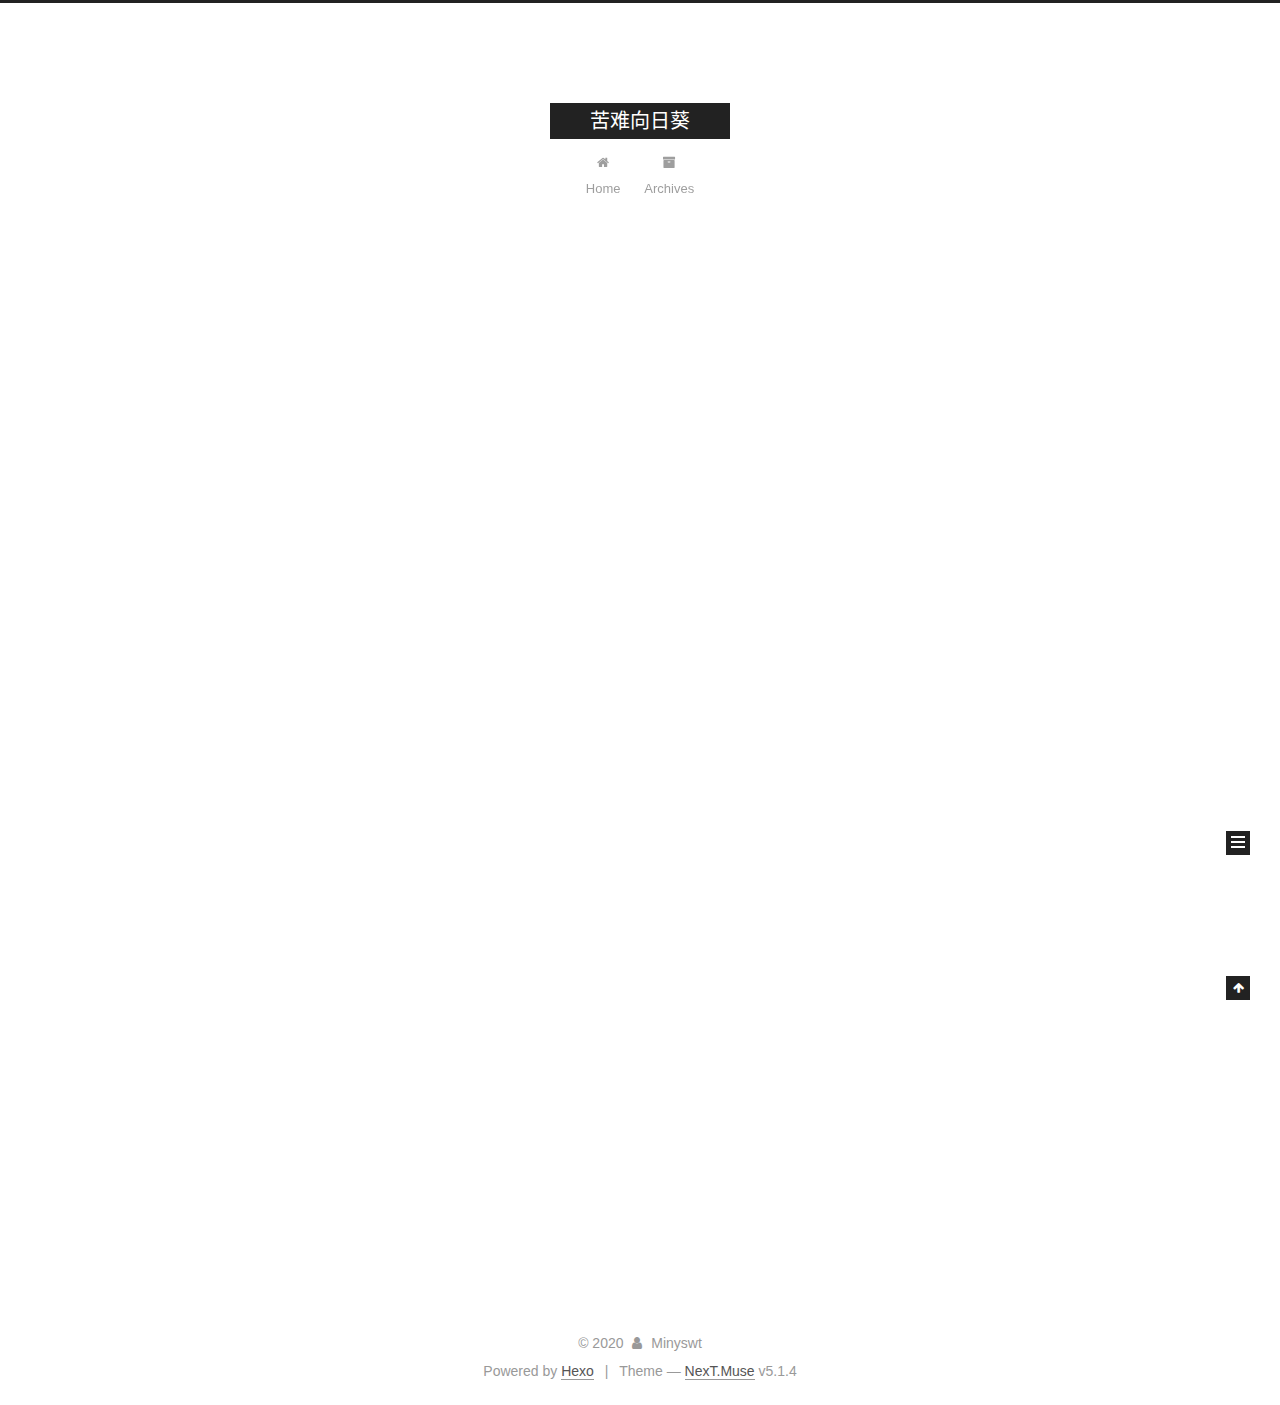
==== commit c5b87861: "Site updated: 2020-04-20 18:23:13" ====
--- a/index.html
+++ b/index.html
@@ -1,178 +1,306 @@
 <!DOCTYPE html>
-<html>
+
+
+
+  
+
+
+<html class="theme-next muse use-motion" lang="zh-CN">
 <head>
-  <meta charset="utf-8">
-  
-  <meta name="renderer" content="webkit">
-  <meta http-equiv="X-UA-Compatible" content="IE=edge" >
-  <link rel="dns-prefetch" href="http://yoursite.com">
-  <title>苦难向日葵</title>
-  <meta name="viewport" content="width=device-width, initial-scale=1, maximum-scale=1">
-  <meta property="og:type" content="website">
+  <meta charset="UTF-8"/>
+<meta http-equiv="X-UA-Compatible" content="IE=edge" />
+<meta name="viewport" content="width=device-width, initial-scale=1, maximum-scale=1"/>
+<meta name="theme-color" content="#222">
+
+
+
+
+
+
+
+
+
+<meta http-equiv="Cache-Control" content="no-transform" />
+<meta http-equiv="Cache-Control" content="no-siteapp" />
+
+
+
+
+
+
+
+
+
+
+
+
+
+
+
+
+  
+  
+  <link href="/lib/fancybox/source/jquery.fancybox.css?v=2.1.5" rel="stylesheet" type="text/css" />
+
+
+
+
+
+
+
+<link href="/lib/font-awesome/css/font-awesome.min.css?v=4.6.2" rel="stylesheet" type="text/css" />
+
+<link href="/css/main.css?v=5.1.4" rel="stylesheet" type="text/css" />
+
+
+  <link rel="apple-touch-icon" sizes="180x180" href="/images/apple-touch-icon-next.png?v=5.1.4">
+
+
+  <link rel="icon" type="image/png" sizes="32x32" href="/images/favicon-32x32-next.png?v=5.1.4">
+
+
+  <link rel="icon" type="image/png" sizes="16x16" href="/images/favicon-16x16-next.png?v=5.1.4">
+
+
+  <link rel="mask-icon" href="/images/logo.svg?v=5.1.4" color="#222">
+
+
+
+
+
+  <meta name="keywords" content="Hexo, NexT" />
+
+
+
+
+
+
+
+
+
+
+<meta property="og:type" content="website">
 <meta property="og:title" content="苦难向日葵">
 <meta property="og:url" content="http://yoursite.com/index.html">
 <meta property="og:site_name" content="苦难向日葵">
 <meta property="og:locale" content="zh_CN">
 <meta property="article:author" content="Minyswt">
 <meta name="twitter:card" content="summary">
-  
-    <link rel="alternative" href="/atom.xml" title="苦难向日葵" type="application/atom+xml">
-  
-  
-    <link rel="icon" href="/favicon.png">
-  
-  <link rel="stylesheet" type="text/css" href="/./main.0cf68a.css">
-  <style type="text/css">
-  
-    #container.show {
-      background: linear-gradient(200deg,#a0cfe4,#e8c37e);
+
+
+
+<script type="text/javascript" id="hexo.configurations">
+  var NexT = window.NexT || {};
+  var CONFIG = {
+    root: '/',
+    scheme: 'Muse',
+    version: '5.1.4',
+    sidebar: {"position":"left","display":"post","offset":12,"b2t":false,"scrollpercent":false,"onmobile":false},
+    fancybox: true,
+    tabs: true,
+    motion: {"enable":true,"async":false,"transition":{"post_block":"fadeIn","post_header":"slideDownIn","post_body":"slideDownIn","coll_header":"slideLeftIn","sidebar":"slideUpIn"}},
+    duoshuo: {
+      userId: '0',
+      author: 'Author'
+    },
+    algolia: {
+      applicationID: '',
+      apiKey: '',
+      indexName: '',
+      hits: {"per_page":10},
+      labels: {"input_placeholder":"Search for Posts","hits_empty":"We didn't find any results for the search: ${query}","hits_stats":"${hits} results found in ${time} ms"}
     }
-  </style>
-  
-
-  
+  };
+</script>
+
+
+
+  <link rel="canonical" href="http://yoursite.com/"/>
+
+
+
+
+
+  <title>苦难向日葵</title>
+  
+
+
+
+
+
+
+
 
 <meta name="generator" content="Hexo 4.2.0"></head>
 
-<body>
-  <div id="container" q-class="show:isCtnShow">
-    <canvas id="anm-canvas" class="anm-canvas"></canvas>
-    <div class="left-col" q-class="show:isShow">
-      
-<div class="overlay" style="background: #4d4d4d"></div>
-<div class="intrude-less">
-	<header id="header" class="inner">
-		<a href="/" class="profilepic">
-			<img src="" class="js-avatar">
-		</a>
-		<hgroup>
-		  <h1 class="header-author"><a href="/">Minyswt</a></h1>
-		</hgroup>
-		
-
-		<nav class="header-menu">
-			<ul>
-			
-				<li><a href="/">主页</a></li>
-	        
-				<li><a href="/tags/%E9%9A%8F%E7%AC%94/">随笔</a></li>
-	        
-			</ul>
-		</nav>
-		<nav class="header-smart-menu">
-    		
-    			
-    			<a q-on="click: openSlider(e, 'innerArchive')" href="javascript:void(0)">所有文章</a>
-    			
-            
-    			
-    			<a q-on="click: openSlider(e, 'friends')" href="javascript:void(0)">友链</a>
-    			
-            
-    			
-    			<a q-on="click: openSlider(e, 'aboutme')" href="javascript:void(0)">关于我</a>
-    			
-            
-		</nav>
-		<nav class="header-nav">
-			<div class="social">
-				
-					<a class="github" target="_blank" href="#" title="github"><i class="icon-github"></i></a>
-		        
-					<a class="weibo" target="_blank" href="#" title="weibo"><i class="icon-weibo"></i></a>
-		        
-					<a class="rss" target="_blank" href="#" title="rss"><i class="icon-rss"></i></a>
-		        
-					<a class="zhihu" target="_blank" href="#" title="zhihu"><i class="icon-zhihu"></i></a>
-		        
-			</div>
-		</nav>
-	</header>		
+<body itemscope itemtype="http://schema.org/WebPage" lang="zh-CN">
+
+  
+  
+    
+  
+
+  <div class="container sidebar-position-left 
+  page-home">
+    <div class="headband"></div>
+
+    <header id="header" class="header" itemscope itemtype="http://schema.org/WPHeader">
+      <div class="header-inner"><div class="site-brand-wrapper">
+  <div class="site-meta ">
+    
+
+    <div class="custom-logo-site-title">
+      <a href="/"  class="brand" rel="start">
+        <span class="logo-line-before"><i></i></span>
+        <span class="site-title">苦难向日葵</span>
+        <span class="logo-line-after"><i></i></span>
+      </a>
+    </div>
+      
+        <p class="site-subtitle"></p>
+      
+  </div>
+
+  <div class="site-nav-toggle">
+    <button>
+      <span class="btn-bar"></span>
+      <span class="btn-bar"></span>
+      <span class="btn-bar"></span>
+    </button>
+  </div>
 </div>
 
-    </div>
-    <div class="mid-col" q-class="show:isShow,hide:isShow|isFalse">
-      
-<nav id="mobile-nav">
-  	<div class="overlay js-overlay" style="background: #4d4d4d"></div>
-	<div class="btnctn js-mobile-btnctn">
-  		<div class="slider-trigger list" q-on="click: openSlider(e)"><i class="icon icon-sort"></i></div>
-	</div>
-	<div class="intrude-less">
-		<header id="header" class="inner">
-			<div class="profilepic">
-				<img src="" class="js-avatar">
-			</div>
-			<hgroup>
-			  <h1 class="header-author js-header-author">Minyswt</h1>
-			</hgroup>
-			
-			
-			
-				
-			
-				
-			
-			
-			
-			<nav class="header-nav">
-				<div class="social">
-					
-						<a class="github" target="_blank" href="#" title="github"><i class="icon-github"></i></a>
-			        
-						<a class="weibo" target="_blank" href="#" title="weibo"><i class="icon-weibo"></i></a>
-			        
-						<a class="rss" target="_blank" href="#" title="rss"><i class="icon-rss"></i></a>
-			        
-						<a class="zhihu" target="_blank" href="#" title="zhihu"><i class="icon-zhihu"></i></a>
-			        
-				</div>
-			</nav>
-
-			<nav class="header-menu js-header-menu">
-				<ul style="width: 50%">
-				
-				
-					<li style="width: 50%"><a href="/">主页</a></li>
-		        
-					<li style="width: 50%"><a href="/tags/%E9%9A%8F%E7%AC%94/">随笔</a></li>
-		        
-				</ul>
-			</nav>
-		</header>				
-	</div>
-	<div class="mobile-mask" style="display:none" q-show="isShow"></div>
+<nav class="site-nav">
+  
+
+  
+    <ul id="menu" class="menu">
+      
+        
+        <li class="menu-item menu-item-home">
+          <a href="/%20" rel="section">
+            
+              <i class="menu-item-icon fa fa-fw fa-home"></i> <br />
+            
+            Home
+          </a>
+        </li>
+      
+        
+        <li class="menu-item menu-item-archives">
+          <a href="/archives/%20" rel="section">
+            
+              <i class="menu-item-icon fa fa-fw fa-archive"></i> <br />
+            
+            Archives
+          </a>
+        </li>
+      
+
+      
+    </ul>
+  
+
+  
 </nav>
 
-      <div id="wrapper" class="body-wrap">
-        <div class="menu-l">
-          <div class="canvas-wrap">
-            <canvas data-colors="#eaeaea" data-sectionHeight="100" data-contentId="js-content" id="myCanvas1" class="anm-canvas"></canvas>
-          </div>
-          <div id="js-content" class="content-ll">
-            
-  
-    <article id="post-hello-world" class="article article-type-post  article-index" itemscope itemprop="blogPost">
-  <div class="article-inner">
-    
-      <header class="article-header">
-        
-  
-    <h1 itemprop="name">
-      <a class="article-title" href="/2020/04/20/hello-world/">Hello World</a>
-    </h1>
-  
-
-        
-        <a href="/2020/04/20/hello-world/" class="archive-article-date">
-  	<time datetime="2020-04-20T09:38:10.006Z" itemprop="datePublished"><i class="icon-calendar icon"></i>2020-04-20</time>
-</a>
-        
+
+
+ </div>
+    </header>
+
+    <main id="main" class="main">
+      <div class="main-inner">
+        <div class="content-wrap">
+          <div id="content" class="content">
+            
+  <section id="posts" class="posts-expand">
+    
+      
+
+  
+
+  
+  
+  
+
+  <article class="post post-type-normal" itemscope itemtype="http://schema.org/Article">
+  
+  
+  
+  <div class="post-block">
+    <link itemprop="mainEntityOfPage" href="http://yoursite.com/2020/04/20/hello-world/">
+
+    <span hidden itemprop="author" itemscope itemtype="http://schema.org/Person">
+      <meta itemprop="name" content="Minyswt">
+      <meta itemprop="description" content="">
+      <meta itemprop="image" content="/images/avatar.gif">
+    </span>
+
+    <span hidden itemprop="publisher" itemscope itemtype="http://schema.org/Organization">
+      <meta itemprop="name" content="苦难向日葵">
+    </span>
+
+    
+      <header class="post-header">
+
+        
+        
+          <h1 class="post-title" itemprop="name headline">
+                
+                <a class="post-title-link" href="/2020/04/20/hello-world/" itemprop="url">Hello World</a></h1>
+        
+
+        <div class="post-meta">
+          <span class="post-time">
+            
+              <span class="post-meta-item-icon">
+                <i class="fa fa-calendar-o"></i>
+              </span>
+              
+                <span class="post-meta-item-text">Posted on</span>
+              
+              <time title="Post created" itemprop="dateCreated datePublished" datetime="2020-04-20T17:38:10+08:00">
+                2020-04-20
+              </time>
+            
+
+            
+
+            
+          </span>
+
+          
+
+          
+            
+          
+
+          
+          
+
+          
+
+          
+
+          
+
+        </div>
       </header>
     
-    <div class="article-entry" itemprop="articleBody">
-      
-        <p>Welcome to <a href="https://hexo.io/" target="_blank" rel="noopener">Hexo</a>! This is your very first post. Check <a href="https://hexo.io/docs/" target="_blank" rel="noopener">documentation</a> for more info. If you get any problems when using Hexo, you can find the answer in <a href="https://hexo.io/docs/troubleshooting.html" target="_blank" rel="noopener">troubleshooting</a> or you can ask me on <a href="https://github.com/hexojs/hexo/issues" target="_blank" rel="noopener">GitHub</a>.</p>
+
+    
+    
+    
+    <div class="post-body" itemprop="articleBody">
+
+      
+      
+
+      
+        
+          
+            <p>Welcome to <a href="https://hexo.io/" target="_blank" rel="noopener">Hexo</a>! This is your very first post. Check <a href="https://hexo.io/docs/" target="_blank" rel="noopener">documentation</a> for more info. If you get any problems when using Hexo, you can find the answer in <a href="https://hexo.io/docs/troubleshooting.html" target="_blank" rel="noopener">troubleshooting</a> or you can ask me on <a href="https://github.com/hexojs/hexo/issues" target="_blank" rel="noopener">GitHub</a>.</p>
 <h2 id="Quick-Start"><a href="#Quick-Start" class="headerlink" title="Quick Start"></a>Quick Start</h2><h3 id="Create-a-new-post"><a href="#Create-a-new-post" class="headerlink" title="Create a new post"></a>Create a new post</h3><figure class="highlight bash"><table><tr><td class="gutter"><pre><span class="line">1</span><br></pre></td><td class="code"><pre><span class="line">$ hexo new <span class="string">"My New Post"</span></span><br></pre></td></tr></table></figure>
 
 <p>More info: <a href="https://hexo.io/docs/writing.html" target="_blank" rel="noopener">Writing</a></p>
@@ -186,293 +314,307 @@
 
 <p>More info: <a href="https://hexo.io/docs/one-command-deployment.html" target="_blank" rel="noopener">Deployment</a></p>
 
-      
-
+          
+        
       
     </div>
-    <div class="article-info article-info-index">
-      
-      
-      
-
-      
-        <p class="article-more-link">
-          <a class="article-more-a" href="/2020/04/20/hello-world/">展开全文 >></a>
-        </p>
-      
-
-      
-      <div class="clearfix"></div>
+    
+    
+    
+
+    
+
+    
+
+    
+
+    <footer class="post-footer">
+      
+
+      
+
+      
+
+      
+      
+        <div class="post-eof"></div>
+      
+    </footer>
+  </div>
+  
+  
+  
+  </article>
+
+
+    
+  </section>
+
+  
+
+
+          </div>
+          
+
+
+          
+
+        </div>
+        
+          
+  
+  <div class="sidebar-toggle">
+    <div class="sidebar-toggle-line-wrap">
+      <span class="sidebar-toggle-line sidebar-toggle-line-first"></span>
+      <span class="sidebar-toggle-line sidebar-toggle-line-middle"></span>
+      <span class="sidebar-toggle-line sidebar-toggle-line-last"></span>
     </div>
   </div>
-</article>
-
-<aside class="wrap-side-operation">
-    <div class="mod-side-operation">
-        
-        <div class="jump-container" id="js-jump-container" style="display:none;">
-            <a href="javascript:void(0)" class="mod-side-operation__jump-to-top">
-                <i class="icon-font icon-back"></i>
-            </a>
-            <div id="js-jump-plan-container" class="jump-plan-container" style="top: -11px;">
-                <i class="icon-font icon-plane jump-plane"></i>
-            </div>
+
+  <aside id="sidebar" class="sidebar">
+    
+    <div class="sidebar-inner">
+
+      
+
+      
+
+      <section class="site-overview-wrap sidebar-panel sidebar-panel-active">
+        <div class="site-overview">
+          <div class="site-author motion-element" itemprop="author" itemscope itemtype="http://schema.org/Person">
+            
+              <p class="site-author-name" itemprop="name">Minyswt</p>
+              <p class="site-description motion-element" itemprop="description"></p>
+          </div>
+
+          <nav class="site-state motion-element">
+
+            
+              <div class="site-state-item site-state-posts">
+              
+                <a href="/archives/%20%7C%7C%20archive">
+              
+                  <span class="site-state-item-count">1</span>
+                  <span class="site-state-item-name">posts</span>
+                </a>
+              </div>
+            
+
+            
+
+            
+
+          </nav>
+
+          
+
+          
+
+          
+          
+
+          
+          
+
+          
+
         </div>
-        
-        
+      </section>
+
+      
+
+      
+
     </div>
-</aside>
-
-
-
-
-  
-  
-
-
-          </div>
-        </div>
+  </aside>
+
+
+        
       </div>
-      <footer id="footer">
-  <div class="outer">
-    <div id="footer-info">
-    	<div class="footer-left">
-    		&copy; 2020 Minyswt
-    	</div>
-      	<div class="footer-right">
-      		<a href="http://hexo.io/" target="_blank">Hexo</a>  Theme <a href="https://github.com/litten/hexo-theme-yilia" target="_blank">Yilia</a> by Litten
-      	</div>
-    </div>
+    </main>
+
+    <footer id="footer" class="footer">
+      <div class="footer-inner">
+        <div class="copyright">&copy; <span itemprop="copyrightYear">2020</span>
+  <span class="with-love">
+    <i class="fa fa-user"></i>
+  </span>
+  <span class="author" itemprop="copyrightHolder">Minyswt</span>
+
+  
+</div>
+
+
+  <div class="powered-by">Powered by <a class="theme-link" target="_blank" href="https://hexo.io">Hexo</a></div>
+
+
+
+  <span class="post-meta-divider">|</span>
+
+
+
+  <div class="theme-info">Theme &mdash; <a class="theme-link" target="_blank" href="https://github.com/iissnan/hexo-theme-next">NexT.Muse</a> v5.1.4</div>
+
+
+
+
+        
+
+
+
+
+
+
+
+        
+      </div>
+    </footer>
+
+    
+      <div class="back-to-top">
+        <i class="fa fa-arrow-up"></i>
+        
+      </div>
+    
+
+    
+
   </div>
-</footer>
-    </div>
-    <script>
-	var yiliaConfig = {
-		mathjax: false,
-		isHome: true,
-		isPost: false,
-		isArchive: false,
-		isTag: false,
-		isCategory: false,
-		open_in_new: false,
-		toc_hide_index: true,
-		root: "/",
-		innerArchive: true,
-		showTags: false
-	}
+
+  
+
+<script type="text/javascript">
+  if (Object.prototype.toString.call(window.Promise) !== '[object Function]') {
+    window.Promise = null;
+  }
 </script>
 
-<script>!function(t){function n(e){if(r[e])return r[e].exports;var i=r[e]={exports:{},id:e,loaded:!1};return t[e].call(i.exports,i,i.exports,n),i.loaded=!0,i.exports}var r={};n.m=t,n.c=r,n.p="./",n(0)}([function(t,n,r){r(195),t.exports=r(191)},function(t,n,r){var e=r(3),i=r(52),o=r(27),u=r(28),c=r(53),f="prototype",a=function(t,n,r){var s,l,h,v,p=t&a.F,d=t&a.G,y=t&a.S,g=t&a.P,b=t&a.B,m=d?e:y?e[n]||(e[n]={}):(e[n]||{})[f],x=d?i:i[n]||(i[n]={}),w=x[f]||(x[f]={});d&&(r=n);for(s in r)l=!p&&m&&void 0!==m[s],h=(l?m:r)[s],v=b&&l?c(h,e):g&&"function"==typeof h?c(Function.call,h):h,m&&u(m,s,h,t&a.U),x[s]!=h&&o(x,s,v),g&&w[s]!=h&&(w[s]=h)};e.core=i,a.F=1,a.G=2,a.S=4,a.P=8,a.B=16,a.W=32,a.U=64,a.R=128,t.exports=a},function(t,n,r){var e=r(6);t.exports=function(t){if(!e(t))throw TypeError(t+" is not an object!");return t}},function(t,n){var r=t.exports="undefined"!=typeof window&&window.Math==Math?window:"undefined"!=typeof self&&self.Math==Math?self:Function("return this")();"number"==typeof __g&&(__g=r)},function(t,n){t.exports=function(t){try{return!!t()}catch(t){return!0}}},function(t,n){var r=t.exports="undefined"!=typeof window&&window.Math==Math?window:"undefined"!=typeof self&&self.Math==Math?self:Function("return this")();"number"==typeof __g&&(__g=r)},function(t,n){t.exports=function(t){return"object"==typeof t?null!==t:"function"==typeof t}},function(t,n,r){var e=r(126)("wks"),i=r(76),o=r(3).Symbol,u="function"==typeof o;(t.exports=function(t){return e[t]||(e[t]=u&&o[t]||(u?o:i)("Symbol."+t))}).store=e},function(t,n){var r={}.hasOwnProperty;t.exports=function(t,n){return r.call(t,n)}},function(t,n,r){var e=r(94),i=r(33);t.exports=function(t){return e(i(t))}},function(t,n,r){t.exports=!r(4)(function(){return 7!=Object.defineProperty({},"a",{get:function(){return 7}}).a})},function(t,n,r){var e=r(2),i=r(167),o=r(50),u=Object.defineProperty;n.f=r(10)?Object.defineProperty:function(t,n,r){if(e(t),n=o(n,!0),e(r),i)try{return u(t,n,r)}catch(t){}if("get"in r||"set"in r)throw TypeError("Accessors not supported!");return"value"in r&&(t[n]=r.value),t}},function(t,n,r){t.exports=!r(18)(function(){return 7!=Object.defineProperty({},"a",{get:function(){return 7}}).a})},function(t,n,r){var e=r(14),i=r(22);t.exports=r(12)?function(t,n,r){return e.f(t,n,i(1,r))}:function(t,n,r){return t[n]=r,t}},function(t,n,r){var e=r(20),i=r(58),o=r(42),u=Object.defineProperty;n.f=r(12)?Object.defineProperty:function(t,n,r){if(e(t),n=o(n,!0),e(r),i)try{return u(t,n,r)}catch(t){}if("get"in r||"set"in r)throw TypeError("Accessors not supported!");return"value"in r&&(t[n]=r.value),t}},function(t,n,r){var e=r(40)("wks"),i=r(23),o=r(5).Symbol,u="function"==typeof o;(t.exports=function(t){return e[t]||(e[t]=u&&o[t]||(u?o:i)("Symbol."+t))}).store=e},function(t,n,r){var e=r(67),i=Math.min;t.exports=function(t){return t>0?i(e(t),9007199254740991):0}},function(t,n,r){var e=r(46);t.exports=function(t){return Object(e(t))}},function(t,n){t.exports=function(t){try{return!!t()}catch(t){return!0}}},function(t,n,r){var e=r(63),i=r(34);t.exports=Object.keys||function(t){return e(t,i)}},function(t,n,r){var e=r(21);t.exports=function(t){if(!e(t))throw TypeError(t+" is not an object!");return t}},function(t,n){t.exports=function(t){return"object"==typeof t?null!==t:"function"==typeof t}},function(t,n){t.exports=function(t,n){return{enumerable:!(1&t),configurable:!(2&t),writable:!(4&t),value:n}}},function(t,n){var r=0,e=Math.random();t.exports=function(t){return"Symbol(".concat(void 0===t?"":t,")_",(++r+e).toString(36))}},function(t,n){var r={}.hasOwnProperty;t.exports=function(t,n){return r.call(t,n)}},function(t,n){var r=t.exports={version:"2.4.0"};"number"==typeof __e&&(__e=r)},function(t,n){t.exports=function(t){if("function"!=typeof t)throw TypeError(t+" is not a function!");return t}},function(t,n,r){var e=r(11),i=r(66);t.exports=r(10)?function(t,n,r){return e.f(t,n,i(1,r))}:function(t,n,r){return t[n]=r,t}},function(t,n,r){var e=r(3),i=r(27),o=r(24),u=r(76)("src"),c="toString",f=Function[c],a=(""+f).split(c);r(52).inspectSource=function(t){return f.call(t)},(t.exports=function(t,n,r,c){var f="function"==typeof r;f&&(o(r,"name")||i(r,"name",n)),t[n]!==r&&(f&&(o(r,u)||i(r,u,t[n]?""+t[n]:a.join(String(n)))),t===e?t[n]=r:c?t[n]?t[n]=r:i(t,n,r):(delete t[n],i(t,n,r)))})(Function.prototype,c,function(){return"function"==typeof this&&this[u]||f.call(this)})},function(t,n,r){var e=r(1),i=r(4),o=r(46),u=function(t,n,r,e){var i=String(o(t)),u="<"+n;return""!==r&&(u+=" "+r+'="'+String(e).replace(/"/g,"&quot;")+'"'),u+">"+i+"</"+n+">"};t.exports=function(t,n){var r={};r[t]=n(u),e(e.P+e.F*i(function(){var n=""[t]('"');return n!==n.toLowerCase()||n.split('"').length>3}),"String",r)}},function(t,n,r){var e=r(115),i=r(46);t.exports=function(t){return e(i(t))}},function(t,n,r){var e=r(116),i=r(66),o=r(30),u=r(50),c=r(24),f=r(167),a=Object.getOwnPropertyDescriptor;n.f=r(10)?a:function(t,n){if(t=o(t),n=u(n,!0),f)try{return a(t,n)}catch(t){}if(c(t,n))return i(!e.f.call(t,n),t[n])}},function(t,n,r){var e=r(24),i=r(17),o=r(145)("IE_PROTO"),u=Object.prototype;t.exports=Object.getPrototypeOf||function(t){return t=i(t),e(t,o)?t[o]:"function"==typeof t.constructor&&t instanceof t.constructor?t.constructor.prototype:t instanceof Object?u:null}},function(t,n){t.exports=function(t){if(void 0==t)throw TypeError("Can't call method on  "+t);return t}},function(t,n){t.exports="constructor,hasOwnProperty,isPrototypeOf,propertyIsEnumerable,toLocaleString,toString,valueOf".split(",")},function(t,n){t.exports={}},function(t,n){t.exports=!0},function(t,n){n.f={}.propertyIsEnumerable},function(t,n,r){var e=r(14).f,i=r(8),o=r(15)("toStringTag");t.exports=function(t,n,r){t&&!i(t=r?t:t.prototype,o)&&e(t,o,{configurable:!0,value:n})}},function(t,n,r){var e=r(40)("keys"),i=r(23);t.exports=function(t){return e[t]||(e[t]=i(t))}},function(t,n,r){var e=r(5),i="__core-js_shared__",o=e[i]||(e[i]={});t.exports=function(t){return o[t]||(o[t]={})}},function(t,n){var r=Math.ceil,e=Math.floor;t.exports=function(t){return isNaN(t=+t)?0:(t>0?e:r)(t)}},function(t,n,r){var e=r(21);t.exports=function(t,n){if(!e(t))return t;var r,i;if(n&&"function"==typeof(r=t.toString)&&!e(i=r.call(t)))return i;if("function"==typeof(r=t.valueOf)&&!e(i=r.call(t)))return i;if(!n&&"function"==typeof(r=t.toString)&&!e(i=r.call(t)))return i;throw TypeError("Can't convert object to primitive value")}},function(t,n,r){var e=r(5),i=r(25),o=r(36),u=r(44),c=r(14).f;t.exports=function(t){var n=i.Symbol||(i.Symbol=o?{}:e.Symbol||{});"_"==t.charAt(0)||t in n||c(n,t,{value:u.f(t)})}},function(t,n,r){n.f=r(15)},function(t,n){var r={}.toString;t.exports=function(t){return r.call(t).slice(8,-1)}},function(t,n){t.exports=function(t){if(void 0==t)throw TypeError("Can't call method on  "+t);return t}},function(t,n,r){var e=r(4);t.exports=function(t,n){return!!t&&e(function(){n?t.call(null,function(){},1):t.call(null)})}},function(t,n,r){var e=r(53),i=r(115),o=r(17),u=r(16),c=r(203);t.exports=function(t,n){var r=1==t,f=2==t,a=3==t,s=4==t,l=6==t,h=5==t||l,v=n||c;return function(n,c,p){for(var d,y,g=o(n),b=i(g),m=e(c,p,3),x=u(b.length),w=0,S=r?v(n,x):f?v(n,0):void 0;x>w;w++)if((h||w in b)&&(d=b[w],y=m(d,w,g),t))if(r)S[w]=y;else if(y)switch(t){case 3:return!0;case 5:return d;case 6:return w;case 2:S.push(d)}else if(s)return!1;return l?-1:a||s?s:S}}},function(t,n,r){var e=r(1),i=r(52),o=r(4);t.exports=function(t,n){var r=(i.Object||{})[t]||Object[t],u={};u[t]=n(r),e(e.S+e.F*o(function(){r(1)}),"Object",u)}},function(t,n,r){var e=r(6);t.exports=function(t,n){if(!e(t))return t;var r,i;if(n&&"function"==typeof(r=t.toString)&&!e(i=r.call(t)))return i;if("function"==typeof(r=t.valueOf)&&!e(i=r.call(t)))return i;if(!n&&"function"==typeof(r=t.toString)&&!e(i=r.call(t)))return i;throw TypeError("Can't convert object to primitive value")}},function(t,n,r){var e=r(5),i=r(25),o=r(91),u=r(13),c="prototype",f=function(t,n,r){var a,s,l,h=t&f.F,v=t&f.G,p=t&f.S,d=t&f.P,y=t&f.B,g=t&f.W,b=v?i:i[n]||(i[n]={}),m=b[c],x=v?e:p?e[n]:(e[n]||{})[c];v&&(r=n);for(a in r)(s=!h&&x&&void 0!==x[a])&&a in b||(l=s?x[a]:r[a],b[a]=v&&"function"!=typeof x[a]?r[a]:y&&s?o(l,e):g&&x[a]==l?function(t){var n=function(n,r,e){if(this instanceof t){switch(arguments.length){case 0:return new t;case 1:return new t(n);case 2:return new t(n,r)}return new t(n,r,e)}return t.apply(this,arguments)};return n[c]=t[c],n}(l):d&&"function"==typeof l?o(Function.call,l):l,d&&((b.virtual||(b.virtual={}))[a]=l,t&f.R&&m&&!m[a]&&u(m,a,l)))};f.F=1,f.G=2,f.S=4,f.P=8,f.B=16,f.W=32,f.U=64,f.R=128,t.exports=f},function(t,n){var r=t.exports={version:"2.4.0"};"number"==typeof __e&&(__e=r)},function(t,n,r){var e=r(26);t.exports=function(t,n,r){if(e(t),void 0===n)return t;switch(r){case 1:return function(r){return t.call(n,r)};case 2:return function(r,e){return t.call(n,r,e)};case 3:return function(r,e,i){return t.call(n,r,e,i)}}return function(){return t.apply(n,arguments)}}},function(t,n,r){var e=r(183),i=r(1),o=r(126)("metadata"),u=o.store||(o.store=new(r(186))),c=function(t,n,r){var i=u.get(t);if(!i){if(!r)return;u.set(t,i=new e)}var o=i.get(n);if(!o){if(!r)return;i.set(n,o=new e)}return o},f=function(t,n,r){var e=c(n,r,!1);return void 0!==e&&e.has(t)},a=function(t,n,r){var e=c(n,r,!1);return void 0===e?void 0:e.get(t)},s=function(t,n,r,e){c(r,e,!0).set(t,n)},l=function(t,n){var r=c(t,n,!1),e=[];return r&&r.forEach(function(t,n){e.push(n)}),e},h=function(t){return void 0===t||"symbol"==typeof t?t:String(t)},v=function(t){i(i.S,"Reflect",t)};t.exports={store:u,map:c,has:f,get:a,set:s,keys:l,key:h,exp:v}},function(t,n,r){"use strict";if(r(10)){var e=r(69),i=r(3),o=r(4),u=r(1),c=r(127),f=r(152),a=r(53),s=r(68),l=r(66),h=r(27),v=r(73),p=r(67),d=r(16),y=r(75),g=r(50),b=r(24),m=r(180),x=r(114),w=r(6),S=r(17),_=r(137),O=r(70),E=r(32),P=r(71).f,j=r(154),F=r(76),M=r(7),A=r(48),N=r(117),T=r(146),I=r(155),k=r(80),L=r(123),R=r(74),C=r(130),D=r(160),U=r(11),W=r(31),G=U.f,B=W.f,V=i.RangeError,z=i.TypeError,q=i.Uint8Array,K="ArrayBuffer",J="Shared"+K,Y="BYTES_PER_ELEMENT",H="prototype",$=Array[H],X=f.ArrayBuffer,Q=f.DataView,Z=A(0),tt=A(2),nt=A(3),rt=A(4),et=A(5),it=A(6),ot=N(!0),ut=N(!1),ct=I.values,ft=I.keys,at=I.entries,st=$.lastIndexOf,lt=$.reduce,ht=$.reduceRight,vt=$.join,pt=$.sort,dt=$.slice,yt=$.toString,gt=$.toLocaleString,bt=M("iterator"),mt=M("toStringTag"),xt=F("typed_constructor"),wt=F("def_constructor"),St=c.CONSTR,_t=c.TYPED,Ot=c.VIEW,Et="Wrong length!",Pt=A(1,function(t,n){return Tt(T(t,t[wt]),n)}),jt=o(function(){return 1===new q(new Uint16Array([1]).buffer)[0]}),Ft=!!q&&!!q[H].set&&o(function(){new q(1).set({})}),Mt=function(t,n){if(void 0===t)throw z(Et);var r=+t,e=d(t);if(n&&!m(r,e))throw V(Et);return e},At=function(t,n){var r=p(t);if(r<0||r%n)throw V("Wrong offset!");return r},Nt=function(t){if(w(t)&&_t in t)return t;throw z(t+" is not a typed array!")},Tt=function(t,n){if(!(w(t)&&xt in t))throw z("It is not a typed array constructor!");return new t(n)},It=function(t,n){return kt(T(t,t[wt]),n)},kt=function(t,n){for(var r=0,e=n.length,i=Tt(t,e);e>r;)i[r]=n[r++];return i},Lt=function(t,n,r){G(t,n,{get:function(){return this._d[r]}})},Rt=function(t){var n,r,e,i,o,u,c=S(t),f=arguments.length,s=f>1?arguments[1]:void 0,l=void 0!==s,h=j(c);if(void 0!=h&&!_(h)){for(u=h.call(c),e=[],n=0;!(o=u.next()).done;n++)e.push(o.value);c=e}for(l&&f>2&&(s=a(s,arguments[2],2)),n=0,r=d(c.length),i=Tt(this,r);r>n;n++)i[n]=l?s(c[n],n):c[n];return i},Ct=function(){for(var t=0,n=arguments.length,r=Tt(this,n);n>t;)r[t]=arguments[t++];return r},Dt=!!q&&o(function(){gt.call(new q(1))}),Ut=function(){return gt.apply(Dt?dt.call(Nt(this)):Nt(this),arguments)},Wt={copyWithin:function(t,n){return D.call(Nt(this),t,n,arguments.length>2?arguments[2]:void 0)},every:function(t){return rt(Nt(this),t,arguments.length>1?arguments[1]:void 0)},fill:function(t){return C.apply(Nt(this),arguments)},filter:function(t){return It(this,tt(Nt(this),t,arguments.length>1?arguments[1]:void 0))},find:function(t){return et(Nt(this),t,arguments.length>1?arguments[1]:void 0)},findIndex:function(t){return it(Nt(this),t,arguments.length>1?arguments[1]:void 0)},forEach:function(t){Z(Nt(this),t,arguments.length>1?arguments[1]:void 0)},indexOf:function(t){return ut(Nt(this),t,arguments.length>1?arguments[1]:void 0)},includes:function(t){return ot(Nt(this),t,arguments.length>1?arguments[1]:void 0)},join:function(t){return vt.apply(Nt(this),arguments)},lastIndexOf:function(t){return st.apply(Nt(this),arguments)},map:function(t){return Pt(Nt(this),t,arguments.length>1?arguments[1]:void 0)},reduce:function(t){return lt.apply(Nt(this),arguments)},reduceRight:function(t){return ht.apply(Nt(this),arguments)},reverse:function(){for(var t,n=this,r=Nt(n).length,e=Math.floor(r/2),i=0;i<e;)t=n[i],n[i++]=n[--r],n[r]=t;return n},some:function(t){return nt(Nt(this),t,arguments.length>1?arguments[1]:void 0)},sort:function(t){return pt.call(Nt(this),t)},subarray:function(t,n){var r=Nt(this),e=r.length,i=y(t,e);return new(T(r,r[wt]))(r.buffer,r.byteOffset+i*r.BYTES_PER_ELEMENT,d((void 0===n?e:y(n,e))-i))}},Gt=function(t,n){return It(this,dt.call(Nt(this),t,n))},Bt=function(t){Nt(this);var n=At(arguments[1],1),r=this.length,e=S(t),i=d(e.length),o=0;if(i+n>r)throw V(Et);for(;o<i;)this[n+o]=e[o++]},Vt={entries:function(){return at.call(Nt(this))},keys:function(){return ft.call(Nt(this))},values:function(){return ct.call(Nt(this))}},zt=function(t,n){return w(t)&&t[_t]&&"symbol"!=typeof n&&n in t&&String(+n)==String(n)},qt=function(t,n){return zt(t,n=g(n,!0))?l(2,t[n]):B(t,n)},Kt=function(t,n,r){return!(zt(t,n=g(n,!0))&&w(r)&&b(r,"value"))||b(r,"get")||b(r,"set")||r.configurable||b(r,"writable")&&!r.writable||b(r,"enumerable")&&!r.enumerable?G(t,n,r):(t[n]=r.value,t)};St||(W.f=qt,U.f=Kt),u(u.S+u.F*!St,"Object",{getOwnPropertyDescriptor:qt,defineProperty:Kt}),o(function(){yt.call({})})&&(yt=gt=function(){return vt.call(this)});var Jt=v({},Wt);v(Jt,Vt),h(Jt,bt,Vt.values),v(Jt,{slice:Gt,set:Bt,constructor:function(){},toString:yt,toLocaleString:Ut}),Lt(Jt,"buffer","b"),Lt(Jt,"byteOffset","o"),Lt(Jt,"byteLength","l"),Lt(Jt,"length","e"),G(Jt,mt,{get:function(){return this[_t]}}),t.exports=function(t,n,r,f){f=!!f;var a=t+(f?"Clamped":"")+"Array",l="Uint8Array"!=a,v="get"+t,p="set"+t,y=i[a],g=y||{},b=y&&E(y),m=!y||!c.ABV,S={},_=y&&y[H],j=function(t,r){var e=t._d;return e.v[v](r*n+e.o,jt)},F=function(t,r,e){var i=t._d;f&&(e=(e=Math.round(e))<0?0:e>255?255:255&e),i.v[p](r*n+i.o,e,jt)},M=function(t,n){G(t,n,{get:function(){return j(this,n)},set:function(t){return F(this,n,t)},enumerable:!0})};m?(y=r(function(t,r,e,i){s(t,y,a,"_d");var o,u,c,f,l=0,v=0;if(w(r)){if(!(r instanceof X||(f=x(r))==K||f==J))return _t in r?kt(y,r):Rt.call(y,r);o=r,v=At(e,n);var p=r.byteLength;if(void 0===i){if(p%n)throw V(Et);if((u=p-v)<0)throw V(Et)}else if((u=d(i)*n)+v>p)throw V(Et);c=u/n}else c=Mt(r,!0),u=c*n,o=new X(u);for(h(t,"_d",{b:o,o:v,l:u,e:c,v:new Q(o)});l<c;)M(t,l++)}),_=y[H]=O(Jt),h(_,"constructor",y)):L(function(t){new y(null),new y(t)},!0)||(y=r(function(t,r,e,i){s(t,y,a);var o;return w(r)?r instanceof X||(o=x(r))==K||o==J?void 0!==i?new g(r,At(e,n),i):void 0!==e?new g(r,At(e,n)):new g(r):_t in r?kt(y,r):Rt.call(y,r):new g(Mt(r,l))}),Z(b!==Function.prototype?P(g).concat(P(b)):P(g),function(t){t in y||h(y,t,g[t])}),y[H]=_,e||(_.constructor=y));var A=_[bt],N=!!A&&("values"==A.name||void 0==A.name),T=Vt.values;h(y,xt,!0),h(_,_t,a),h(_,Ot,!0),h(_,wt,y),(f?new y(1)[mt]==a:mt in _)||G(_,mt,{get:function(){return a}}),S[a]=y,u(u.G+u.W+u.F*(y!=g),S),u(u.S,a,{BYTES_PER_ELEMENT:n,from:Rt,of:Ct}),Y in _||h(_,Y,n),u(u.P,a,Wt),R(a),u(u.P+u.F*Ft,a,{set:Bt}),u(u.P+u.F*!N,a,Vt),u(u.P+u.F*(_.toString!=yt),a,{toString:yt}),u(u.P+u.F*o(function(){new y(1).slice()}),a,{slice:Gt}),u(u.P+u.F*(o(function(){return[1,2].toLocaleString()!=new y([1,2]).toLocaleString()})||!o(function(){_.toLocaleString.call([1,2])})),a,{toLocaleString:Ut}),k[a]=N?A:T,e||N||h(_,bt,T)}}else t.exports=function(){}},function(t,n){var r={}.toString;t.exports=function(t){return r.call(t).slice(8,-1)}},function(t,n,r){var e=r(21),i=r(5).document,o=e(i)&&e(i.createElement);t.exports=function(t){return o?i.createElement(t):{}}},function(t,n,r){t.exports=!r(12)&&!r(18)(function(){return 7!=Object.defineProperty(r(57)("div"),"a",{get:function(){return 7}}).a})},function(t,n,r){"use strict";var e=r(36),i=r(51),o=r(64),u=r(13),c=r(8),f=r(35),a=r(96),s=r(38),l=r(103),h=r(15)("iterator"),v=!([].keys&&"next"in[].keys()),p="keys",d="values",y=function(){return this};t.exports=function(t,n,r,g,b,m,x){a(r,n,g);var w,S,_,O=function(t){if(!v&&t in F)return F[t];switch(t){case p:case d:return function(){return new r(this,t)}}return function(){return new r(this,t)}},E=n+" Iterator",P=b==d,j=!1,F=t.prototype,M=F[h]||F["@@iterator"]||b&&F[b],A=M||O(b),N=b?P?O("entries"):A:void 0,T="Array"==n?F.entries||M:M;if(T&&(_=l(T.call(new t)))!==Object.prototype&&(s(_,E,!0),e||c(_,h)||u(_,h,y)),P&&M&&M.name!==d&&(j=!0,A=function(){return M.call(this)}),e&&!x||!v&&!j&&F[h]||u(F,h,A),f[n]=A,f[E]=y,b)if(w={values:P?A:O(d),keys:m?A:O(p),entries:N},x)for(S in w)S in F||o(F,S,w[S]);else i(i.P+i.F*(v||j),n,w);return w}},function(t,n,r){var e=r(20),i=r(100),o=r(34),u=r(39)("IE_PROTO"),c=function(){},f="prototype",a=function(){var t,n=r(57)("iframe"),e=o.length;for(n.style.display="none",r(93).appendChild(n),n.src="javascript:",t=n.contentWindow.document,t.open(),t.write("<script>document.F=Object<\/script>"),t.close(),a=t.F;e--;)delete a[f][o[e]];return a()};t.exports=Object.create||function(t,n){var r;return null!==t?(c[f]=e(t),r=new c,c[f]=null,r[u]=t):r=a(),void 0===n?r:i(r,n)}},function(t,n,r){var e=r(63),i=r(34).concat("length","prototype");n.f=Object.getOwnPropertyNames||function(t){return e(t,i)}},function(t,n){n.f=Object.getOwnPropertySymbols},function(t,n,r){var e=r(8),i=r(9),o=r(90)(!1),u=r(39)("IE_PROTO");t.exports=function(t,n){var r,c=i(t),f=0,a=[];for(r in c)r!=u&&e(c,r)&&a.push(r);for(;n.length>f;)e(c,r=n[f++])&&(~o(a,r)||a.push(r));return a}},function(t,n,r){t.exports=r(13)},function(t,n,r){var e=r(76)("meta"),i=r(6),o=r(24),u=r(11).f,c=0,f=Object.isExtensible||function(){return!0},a=!r(4)(function(){return f(Object.preventExtensions({}))}),s=function(t){u(t,e,{value:{i:"O"+ ++c,w:{}}})},l=function(t,n){if(!i(t))return"symbol"==typeof t?t:("string"==typeof t?"S":"P")+t;if(!o(t,e)){if(!f(t))return"F";if(!n)return"E";s(t)}return t[e].i},h=function(t,n){if(!o(t,e)){if(!f(t))return!0;if(!n)return!1;s(t)}return t[e].w},v=function(t){return a&&p.NEED&&f(t)&&!o(t,e)&&s(t),t},p=t.exports={KEY:e,NEED:!1,fastKey:l,getWeak:h,onFreeze:v}},function(t,n){t.exports=function(t,n){return{enumerable:!(1&t),configurable:!(2&t),writable:!(4&t),value:n}}},function(t,n){var r=Math.ceil,e=Math.floor;t.exports=function(t){return isNaN(t=+t)?0:(t>0?e:r)(t)}},function(t,n){t.exports=function(t,n,r,e){if(!(t instanceof n)||void 0!==e&&e in t)throw TypeError(r+": incorrect invocation!");return t}},function(t,n){t.exports=!1},function(t,n,r){var e=r(2),i=r(173),o=r(133),u=r(145)("IE_PROTO"),c=function(){},f="prototype",a=function(){var t,n=r(132)("iframe"),e=o.length;for(n.style.display="none",r(135).appendChild(n),n.src="javascript:",t=n.contentWindow.document,t.open(),t.write("<script>document.F=Object<\/script>"),t.close(),a=t.F;e--;)delete a[f][o[e]];return a()};t.exports=Object.create||function(t,n){var r;return null!==t?(c[f]=e(t),r=new c,c[f]=null,r[u]=t):r=a(),void 0===n?r:i(r,n)}},function(t,n,r){var e=r(175),i=r(133).concat("length","prototype");n.f=Object.getOwnPropertyNames||function(t){return e(t,i)}},function(t,n,r){var e=r(175),i=r(133);t.exports=Object.keys||function(t){return e(t,i)}},function(t,n,r){var e=r(28);t.exports=function(t,n,r){for(var i in n)e(t,i,n[i],r);return t}},function(t,n,r){"use strict";var e=r(3),i=r(11),o=r(10),u=r(7)("species");t.exports=function(t){var n=e[t];o&&n&&!n[u]&&i.f(n,u,{configurable:!0,get:function(){return this}})}},function(t,n,r){var e=r(67),i=Math.max,o=Math.min;t.exports=function(t,n){return t=e(t),t<0?i(t+n,0):o(t,n)}},function(t,n){var r=0,e=Math.random();t.exports=function(t){return"Symbol(".concat(void 0===t?"":t,")_",(++r+e).toString(36))}},function(t,n,r){var e=r(33);t.exports=function(t){return Object(e(t))}},function(t,n,r){var e=r(7)("unscopables"),i=Array.prototype;void 0==i[e]&&r(27)(i,e,{}),t.exports=function(t){i[e][t]=!0}},function(t,n,r){var e=r(53),i=r(169),o=r(137),u=r(2),c=r(16),f=r(154),a={},s={},n=t.exports=function(t,n,r,l,h){var v,p,d,y,g=h?function(){return t}:f(t),b=e(r,l,n?2:1),m=0;if("function"!=typeof g)throw TypeError(t+" is not iterable!");if(o(g)){for(v=c(t.length);v>m;m++)if((y=n?b(u(p=t[m])[0],p[1]):b(t[m]))===a||y===s)return y}else for(d=g.call(t);!(p=d.next()).done;)if((y=i(d,b,p.value,n))===a||y===s)return y};n.BREAK=a,n.RETURN=s},function(t,n){t.exports={}},function(t,n,r){var e=r(11).f,i=r(24),o=r(7)("toStringTag");t.exports=function(t,n,r){t&&!i(t=r?t:t.prototype,o)&&e(t,o,{configurable:!0,value:n})}},function(t,n,r){var e=r(1),i=r(46),o=r(4),u=r(150),c="["+u+"]",f="​-",a=RegExp("^"+c+c+"*"),s=RegExp(c+c+"*$"),l=function(t,n,r){var i={},c=o(function(){return!!u[t]()||f[t]()!=f}),a=i[t]=c?n(h):u[t];r&&(i[r]=a),e(e.P+e.F*c,"String",i)},h=l.trim=function(t,n){return t=String(i(t)),1&n&&(t=t.replace(a,"")),2&n&&(t=t.replace(s,"")),t};t.exports=l},function(t,n,r){t.exports={default:r(86),__esModule:!0}},function(t,n,r){t.exports={default:r(87),__esModule:!0}},function(t,n,r){"use strict";function e(t){return t&&t.__esModule?t:{default:t}}n.__esModule=!0;var i=r(84),o=e(i),u=r(83),c=e(u),f="function"==typeof c.default&&"symbol"==typeof o.default?function(t){return typeof t}:function(t){return t&&"function"==typeof c.default&&t.constructor===c.default&&t!==c.default.prototype?"symbol":typeof t};n.default="function"==typeof c.default&&"symbol"===f(o.default)?function(t){return void 0===t?"undefined":f(t)}:function(t){return t&&"function"==typeof c.default&&t.constructor===c.default&&t!==c.default.prototype?"symbol":void 0===t?"undefined":f(t)}},function(t,n,r){r(110),r(108),r(111),r(112),t.exports=r(25).Symbol},function(t,n,r){r(109),r(113),t.exports=r(44).f("iterator")},function(t,n){t.exports=function(t){if("function"!=typeof t)throw TypeError(t+" is not a function!");return t}},function(t,n){t.exports=function(){}},function(t,n,r){var e=r(9),i=r(106),o=r(105);t.exports=function(t){return function(n,r,u){var c,f=e(n),a=i(f.length),s=o(u,a);if(t&&r!=r){for(;a>s;)if((c=f[s++])!=c)return!0}else for(;a>s;s++)if((t||s in f)&&f[s]===r)return t||s||0;return!t&&-1}}},function(t,n,r){var e=r(88);t.exports=function(t,n,r){if(e(t),void 0===n)return t;switch(r){case 1:return function(r){return t.call(n,r)};case 2:return function(r,e){return t.call(n,r,e)};case 3:return function(r,e,i){return t.call(n,r,e,i)}}return function(){return t.apply(n,arguments)}}},function(t,n,r){var e=r(19),i=r(62),o=r(37);t.exports=function(t){var n=e(t),r=i.f;if(r)for(var u,c=r(t),f=o.f,a=0;c.length>a;)f.call(t,u=c[a++])&&n.push(u);return n}},function(t,n,r){t.exports=r(5).document&&document.documentElement},function(t,n,r){var e=r(56);t.exports=Object("z").propertyIsEnumerable(0)?Object:function(t){return"String"==e(t)?t.split(""):Object(t)}},function(t,n,r){var e=r(56);t.exports=Array.isArray||function(t){return"Array"==e(t)}},function(t,n,r){"use strict";var e=r(60),i=r(22),o=r(38),u={};r(13)(u,r(15)("iterator"),function(){return this}),t.exports=function(t,n,r){t.prototype=e(u,{next:i(1,r)}),o(t,n+" Iterator")}},function(t,n){t.exports=function(t,n){return{value:n,done:!!t}}},function(t,n,r){var e=r(19),i=r(9);t.exports=function(t,n){for(var r,o=i(t),u=e(o),c=u.length,f=0;c>f;)if(o[r=u[f++]]===n)return r}},function(t,n,r){var e=r(23)("meta"),i=r(21),o=r(8),u=r(14).f,c=0,f=Object.isExtensible||function(){return!0},a=!r(18)(function(){return f(Object.preventExtensions({}))}),s=function(t){u(t,e,{value:{i:"O"+ ++c,w:{}}})},l=function(t,n){if(!i(t))return"symbol"==typeof t?t:("string"==typeof t?"S":"P")+t;if(!o(t,e)){if(!f(t))return"F";if(!n)return"E";s(t)}return t[e].i},h=function(t,n){if(!o(t,e)){if(!f(t))return!0;if(!n)return!1;s(t)}return t[e].w},v=function(t){return a&&p.NEED&&f(t)&&!o(t,e)&&s(t),t},p=t.exports={KEY:e,NEED:!1,fastKey:l,getWeak:h,onFreeze:v}},function(t,n,r){var e=r(14),i=r(20),o=r(19);t.exports=r(12)?Object.defineProperties:function(t,n){i(t);for(var r,u=o(n),c=u.length,f=0;c>f;)e.f(t,r=u[f++],n[r]);return t}},function(t,n,r){var e=r(37),i=r(22),o=r(9),u=r(42),c=r(8),f=r(58),a=Object.getOwnPropertyDescriptor;n.f=r(12)?a:function(t,n){if(t=o(t),n=u(n,!0),f)try{return a(t,n)}catch(t){}if(c(t,n))return i(!e.f.call(t,n),t[n])}},function(t,n,r){var e=r(9),i=r(61).f,o={}.toString,u="object"==typeof window&&window&&Object.getOwnPropertyNames?Object.getOwnPropertyNames(window):[],c=function(t){try{return i(t)}catch(t){return u.slice()}};t.exports.f=function(t){return u&&"[object Window]"==o.call(t)?c(t):i(e(t))}},function(t,n,r){var e=r(8),i=r(77),o=r(39)("IE_PROTO"),u=Object.prototype;t.exports=Object.getPrototypeOf||function(t){return t=i(t),e(t,o)?t[o]:"function"==typeof t.constructor&&t instanceof t.constructor?t.constructor.prototype:t instanceof Object?u:null}},function(t,n,r){var e=r(41),i=r(33);t.exports=function(t){return function(n,r){var o,u,c=String(i(n)),f=e(r),a=c.length;return f<0||f>=a?t?"":void 0:(o=c.charCodeAt(f),o<55296||o>56319||f+1===a||(u=c.charCodeAt(f+1))<56320||u>57343?t?c.charAt(f):o:t?c.slice(f,f+2):u-56320+(o-55296<<10)+65536)}}},function(t,n,r){var e=r(41),i=Math.max,o=Math.min;t.exports=function(t,n){return t=e(t),t<0?i(t+n,0):o(t,n)}},function(t,n,r){var e=r(41),i=Math.min;t.exports=function(t){return t>0?i(e(t),9007199254740991):0}},function(t,n,r){"use strict";var e=r(89),i=r(97),o=r(35),u=r(9);t.exports=r(59)(Array,"Array",function(t,n){this._t=u(t),this._i=0,this._k=n},function(){var t=this._t,n=this._k,r=this._i++;return!t||r>=t.length?(this._t=void 0,i(1)):"keys"==n?i(0,r):"values"==n?i(0,t[r]):i(0,[r,t[r]])},"values"),o.Arguments=o.Array,e("keys"),e("values"),e("entries")},function(t,n){},function(t,n,r){"use strict";var e=r(104)(!0);r(59)(String,"String",function(t){this._t=String(t),this._i=0},function(){var t,n=this._t,r=this._i;return r>=n.length?{value:void 0,done:!0}:(t=e(n,r),this._i+=t.length,{value:t,done:!1})})},function(t,n,r){"use strict";var e=r(5),i=r(8),o=r(12),u=r(51),c=r(64),f=r(99).KEY,a=r(18),s=r(40),l=r(38),h=r(23),v=r(15),p=r(44),d=r(43),y=r(98),g=r(92),b=r(95),m=r(20),x=r(9),w=r(42),S=r(22),_=r(60),O=r(102),E=r(101),P=r(14),j=r(19),F=E.f,M=P.f,A=O.f,N=e.Symbol,T=e.JSON,I=T&&T.stringify,k="prototype",L=v("_hidden"),R=v("toPrimitive"),C={}.propertyIsEnumerable,D=s("symbol-registry"),U=s("symbols"),W=s("op-symbols"),G=Object[k],B="function"==typeof N,V=e.QObject,z=!V||!V[k]||!V[k].findChild,q=o&&a(function(){return 7!=_(M({},"a",{get:function(){return M(this,"a",{value:7}).a}})).a})?function(t,n,r){var e=F(G,n);e&&delete G[n],M(t,n,r),e&&t!==G&&M(G,n,e)}:M,K=function(t){var n=U[t]=_(N[k]);return n._k=t,n},J=B&&"symbol"==typeof N.iterator?function(t){return"symbol"==typeof t}:function(t){return t instanceof N},Y=function(t,n,r){return t===G&&Y(W,n,r),m(t),n=w(n,!0),m(r),i(U,n)?(r.enumerable?(i(t,L)&&t[L][n]&&(t[L][n]=!1),r=_(r,{enumerable:S(0,!1)})):(i(t,L)||M(t,L,S(1,{})),t[L][n]=!0),q(t,n,r)):M(t,n,r)},H=function(t,n){m(t);for(var r,e=g(n=x(n)),i=0,o=e.length;o>i;)Y(t,r=e[i++],n[r]);return t},$=function(t,n){return void 0===n?_(t):H(_(t),n)},X=function(t){var n=C.call(this,t=w(t,!0));return!(this===G&&i(U,t)&&!i(W,t))&&(!(n||!i(this,t)||!i(U,t)||i(this,L)&&this[L][t])||n)},Q=function(t,n){if(t=x(t),n=w(n,!0),t!==G||!i(U,n)||i(W,n)){var r=F(t,n);return!r||!i(U,n)||i(t,L)&&t[L][n]||(r.enumerable=!0),r}},Z=function(t){for(var n,r=A(x(t)),e=[],o=0;r.length>o;)i(U,n=r[o++])||n==L||n==f||e.push(n);return e},tt=function(t){for(var n,r=t===G,e=A(r?W:x(t)),o=[],u=0;e.length>u;)!i(U,n=e[u++])||r&&!i(G,n)||o.push(U[n]);return o};B||(N=function(){if(this instanceof N)throw TypeError("Symbol is not a constructor!");var t=h(arguments.length>0?arguments[0]:void 0),n=function(r){this===G&&n.call(W,r),i(this,L)&&i(this[L],t)&&(this[L][t]=!1),q(this,t,S(1,r))};return o&&z&&q(G,t,{configurable:!0,set:n}),K(t)},c(N[k],"toString",function(){return this._k}),E.f=Q,P.f=Y,r(61).f=O.f=Z,r(37).f=X,r(62).f=tt,o&&!r(36)&&c(G,"propertyIsEnumerable",X,!0),p.f=function(t){return K(v(t))}),u(u.G+u.W+u.F*!B,{Symbol:N});for(var nt="hasInstance,isConcatSpreadable,iterator,match,replace,search,species,split,toPrimitive,toStringTag,unscopables".split(","),rt=0;nt.length>rt;)v(nt[rt++]);for(var nt=j(v.store),rt=0;nt.length>rt;)d(nt[rt++]);u(u.S+u.F*!B,"Symbol",{for:function(t){return i(D,t+="")?D[t]:D[t]=N(t)},keyFor:function(t){if(J(t))return y(D,t);throw TypeError(t+" is not a symbol!")},useSetter:function(){z=!0},useSimple:function(){z=!1}}),u(u.S+u.F*!B,"Object",{create:$,defineProperty:Y,defineProperties:H,getOwnPropertyDescriptor:Q,getOwnPropertyNames:Z,getOwnPropertySymbols:tt}),T&&u(u.S+u.F*(!B||a(function(){var t=N();return"[null]"!=I([t])||"{}"!=I({a:t})||"{}"!=I(Object(t))})),"JSON",{stringify:function(t){if(void 0!==t&&!J(t)){for(var n,r,e=[t],i=1;arguments.length>i;)e.push(arguments[i++]);return n=e[1],"function"==typeof n&&(r=n),!r&&b(n)||(n=function(t,n){if(r&&(n=r.call(this,t,n)),!J(n))return n}),e[1]=n,I.apply(T,e)}}}),N[k][R]||r(13)(N[k],R,N[k].valueOf),l(N,"Symbol"),l(Math,"Math",!0),l(e.JSON,"JSON",!0)},function(t,n,r){r(43)("asyncIterator")},function(t,n,r){r(43)("observable")},function(t,n,r){r(107);for(var e=r(5),i=r(13),o=r(35),u=r(15)("toStringTag"),c=["NodeList","DOMTokenList","MediaList","StyleSheetList","CSSRuleList"],f=0;f<5;f++){var a=c[f],s=e[a],l=s&&s.prototype;l&&!l[u]&&i(l,u,a),o[a]=o.Array}},function(t,n,r){var e=r(45),i=r(7)("toStringTag"),o="Arguments"==e(function(){return arguments}()),u=function(t,n){try{return t[n]}catch(t){}};t.exports=function(t){var n,r,c;return void 0===t?"Undefined":null===t?"Null":"string"==typeof(r=u(n=Object(t),i))?r:o?e(n):"Object"==(c=e(n))&&"function"==typeof n.callee?"Arguments":c}},function(t,n,r){var e=r(45);t.exports=Object("z").propertyIsEnumerable(0)?Object:function(t){return"String"==e(t)?t.split(""):Object(t)}},function(t,n){n.f={}.propertyIsEnumerable},function(t,n,r){var e=r(30),i=r(16),o=r(75);t.exports=function(t){return function(n,r,u){var c,f=e(n),a=i(f.length),s=o(u,a);if(t&&r!=r){for(;a>s;)if((c=f[s++])!=c)return!0}else for(;a>s;s++)if((t||s in f)&&f[s]===r)return t||s||0;return!t&&-1}}},function(t,n,r){"use strict";var e=r(3),i=r(1),o=r(28),u=r(73),c=r(65),f=r(79),a=r(68),s=r(6),l=r(4),h=r(123),v=r(81),p=r(136);t.exports=function(t,n,r,d,y,g){var b=e[t],m=b,x=y?"set":"add",w=m&&m.prototype,S={},_=function(t){var n=w[t];o(w,t,"delete"==t?function(t){return!(g&&!s(t))&&n.call(this,0===t?0:t)}:"has"==t?function(t){return!(g&&!s(t))&&n.call(this,0===t?0:t)}:"get"==t?function(t){return g&&!s(t)?void 0:n.call(this,0===t?0:t)}:"add"==t?function(t){return n.call(this,0===t?0:t),this}:function(t,r){return n.call(this,0===t?0:t,r),this})};if("function"==typeof m&&(g||w.forEach&&!l(function(){(new m).entries().next()}))){var O=new m,E=O[x](g?{}:-0,1)!=O,P=l(function(){O.has(1)}),j=h(function(t){new m(t)}),F=!g&&l(function(){for(var t=new m,n=5;n--;)t[x](n,n);return!t.has(-0)});j||(m=n(function(n,r){a(n,m,t);var e=p(new b,n,m);return void 0!=r&&f(r,y,e[x],e),e}),m.prototype=w,w.constructor=m),(P||F)&&(_("delete"),_("has"),y&&_("get")),(F||E)&&_(x),g&&w.clear&&delete w.clear}else m=d.getConstructor(n,t,y,x),u(m.prototype,r),c.NEED=!0;return v(m,t),S[t]=m,i(i.G+i.W+i.F*(m!=b),S),g||d.setStrong(m,t,y),m}},function(t,n,r){"use strict";var e=r(27),i=r(28),o=r(4),u=r(46),c=r(7);t.exports=function(t,n,r){var f=c(t),a=r(u,f,""[t]),s=a[0],l=a[1];o(function(){var n={};return n[f]=function(){return 7},7!=""[t](n)})&&(i(String.prototype,t,s),e(RegExp.prototype,f,2==n?function(t,n){return l.call(t,this,n)}:function(t){return l.call(t,this)}))}
-},function(t,n,r){"use strict";var e=r(2);t.exports=function(){var t=e(this),n="";return t.global&&(n+="g"),t.ignoreCase&&(n+="i"),t.multiline&&(n+="m"),t.unicode&&(n+="u"),t.sticky&&(n+="y"),n}},function(t,n){t.exports=function(t,n,r){var e=void 0===r;switch(n.length){case 0:return e?t():t.call(r);case 1:return e?t(n[0]):t.call(r,n[0]);case 2:return e?t(n[0],n[1]):t.call(r,n[0],n[1]);case 3:return e?t(n[0],n[1],n[2]):t.call(r,n[0],n[1],n[2]);case 4:return e?t(n[0],n[1],n[2],n[3]):t.call(r,n[0],n[1],n[2],n[3])}return t.apply(r,n)}},function(t,n,r){var e=r(6),i=r(45),o=r(7)("match");t.exports=function(t){var n;return e(t)&&(void 0!==(n=t[o])?!!n:"RegExp"==i(t))}},function(t,n,r){var e=r(7)("iterator"),i=!1;try{var o=[7][e]();o.return=function(){i=!0},Array.from(o,function(){throw 2})}catch(t){}t.exports=function(t,n){if(!n&&!i)return!1;var r=!1;try{var o=[7],u=o[e]();u.next=function(){return{done:r=!0}},o[e]=function(){return u},t(o)}catch(t){}return r}},function(t,n,r){t.exports=r(69)||!r(4)(function(){var t=Math.random();__defineSetter__.call(null,t,function(){}),delete r(3)[t]})},function(t,n){n.f=Object.getOwnPropertySymbols},function(t,n,r){var e=r(3),i="__core-js_shared__",o=e[i]||(e[i]={});t.exports=function(t){return o[t]||(o[t]={})}},function(t,n,r){for(var e,i=r(3),o=r(27),u=r(76),c=u("typed_array"),f=u("view"),a=!(!i.ArrayBuffer||!i.DataView),s=a,l=0,h="Int8Array,Uint8Array,Uint8ClampedArray,Int16Array,Uint16Array,Int32Array,Uint32Array,Float32Array,Float64Array".split(",");l<9;)(e=i[h[l++]])?(o(e.prototype,c,!0),o(e.prototype,f,!0)):s=!1;t.exports={ABV:a,CONSTR:s,TYPED:c,VIEW:f}},function(t,n){"use strict";var r={versions:function(){var t=window.navigator.userAgent;return{trident:t.indexOf("Trident")>-1,presto:t.indexOf("Presto")>-1,webKit:t.indexOf("AppleWebKit")>-1,gecko:t.indexOf("Gecko")>-1&&-1==t.indexOf("KHTML"),mobile:!!t.match(/AppleWebKit.*Mobile.*/),ios:!!t.match(/\(i[^;]+;( U;)? CPU.+Mac OS X/),android:t.indexOf("Android")>-1||t.indexOf("Linux")>-1,iPhone:t.indexOf("iPhone")>-1||t.indexOf("Mac")>-1,iPad:t.indexOf("iPad")>-1,webApp:-1==t.indexOf("Safari"),weixin:-1==t.indexOf("MicroMessenger")}}()};t.exports=r},function(t,n,r){"use strict";var e=r(85),i=function(t){return t&&t.__esModule?t:{default:t}}(e),o=function(){function t(t,n,e){return n||e?String.fromCharCode(n||e):r[t]||t}function n(t){return e[t]}var r={"&quot;":'"',"&lt;":"<","&gt;":">","&amp;":"&","&nbsp;":" "},e={};for(var u in r)e[r[u]]=u;return r["&apos;"]="'",e["'"]="&#39;",{encode:function(t){return t?(""+t).replace(/['<> "&]/g,n).replace(/\r?\n/g,"<br/>").replace(/\s/g,"&nbsp;"):""},decode:function(n){return n?(""+n).replace(/<br\s*\/?>/gi,"\n").replace(/&quot;|&lt;|&gt;|&amp;|&nbsp;|&apos;|&#(\d+);|&#(\d+)/g,t).replace(/\u00a0/g," "):""},encodeBase16:function(t){if(!t)return t;t+="";for(var n=[],r=0,e=t.length;e>r;r++)n.push(t.charCodeAt(r).toString(16).toUpperCase());return n.join("")},encodeBase16forJSON:function(t){if(!t)return t;t=t.replace(/[\u4E00-\u9FBF]/gi,function(t){return escape(t).replace("%u","\\u")});for(var n=[],r=0,e=t.length;e>r;r++)n.push(t.charCodeAt(r).toString(16).toUpperCase());return n.join("")},decodeBase16:function(t){if(!t)return t;t+="";for(var n=[],r=0,e=t.length;e>r;r+=2)n.push(String.fromCharCode("0x"+t.slice(r,r+2)));return n.join("")},encodeObject:function(t){if(t instanceof Array)for(var n=0,r=t.length;r>n;n++)t[n]=o.encodeObject(t[n]);else if("object"==(void 0===t?"undefined":(0,i.default)(t)))for(var e in t)t[e]=o.encodeObject(t[e]);else if("string"==typeof t)return o.encode(t);return t},loadScript:function(t){var n=document.createElement("script");document.getElementsByTagName("body")[0].appendChild(n),n.setAttribute("src",t)},addLoadEvent:function(t){var n=window.onload;"function"!=typeof window.onload?window.onload=t:window.onload=function(){n(),t()}}}}();t.exports=o},function(t,n,r){"use strict";var e=r(17),i=r(75),o=r(16);t.exports=function(t){for(var n=e(this),r=o(n.length),u=arguments.length,c=i(u>1?arguments[1]:void 0,r),f=u>2?arguments[2]:void 0,a=void 0===f?r:i(f,r);a>c;)n[c++]=t;return n}},function(t,n,r){"use strict";var e=r(11),i=r(66);t.exports=function(t,n,r){n in t?e.f(t,n,i(0,r)):t[n]=r}},function(t,n,r){var e=r(6),i=r(3).document,o=e(i)&&e(i.createElement);t.exports=function(t){return o?i.createElement(t):{}}},function(t,n){t.exports="constructor,hasOwnProperty,isPrototypeOf,propertyIsEnumerable,toLocaleString,toString,valueOf".split(",")},function(t,n,r){var e=r(7)("match");t.exports=function(t){var n=/./;try{"/./"[t](n)}catch(r){try{return n[e]=!1,!"/./"[t](n)}catch(t){}}return!0}},function(t,n,r){t.exports=r(3).document&&document.documentElement},function(t,n,r){var e=r(6),i=r(144).set;t.exports=function(t,n,r){var o,u=n.constructor;return u!==r&&"function"==typeof u&&(o=u.prototype)!==r.prototype&&e(o)&&i&&i(t,o),t}},function(t,n,r){var e=r(80),i=r(7)("iterator"),o=Array.prototype;t.exports=function(t){return void 0!==t&&(e.Array===t||o[i]===t)}},function(t,n,r){var e=r(45);t.exports=Array.isArray||function(t){return"Array"==e(t)}},function(t,n,r){"use strict";var e=r(70),i=r(66),o=r(81),u={};r(27)(u,r(7)("iterator"),function(){return this}),t.exports=function(t,n,r){t.prototype=e(u,{next:i(1,r)}),o(t,n+" Iterator")}},function(t,n,r){"use strict";var e=r(69),i=r(1),o=r(28),u=r(27),c=r(24),f=r(80),a=r(139),s=r(81),l=r(32),h=r(7)("iterator"),v=!([].keys&&"next"in[].keys()),p="keys",d="values",y=function(){return this};t.exports=function(t,n,r,g,b,m,x){a(r,n,g);var w,S,_,O=function(t){if(!v&&t in F)return F[t];switch(t){case p:case d:return function(){return new r(this,t)}}return function(){return new r(this,t)}},E=n+" Iterator",P=b==d,j=!1,F=t.prototype,M=F[h]||F["@@iterator"]||b&&F[b],A=M||O(b),N=b?P?O("entries"):A:void 0,T="Array"==n?F.entries||M:M;if(T&&(_=l(T.call(new t)))!==Object.prototype&&(s(_,E,!0),e||c(_,h)||u(_,h,y)),P&&M&&M.name!==d&&(j=!0,A=function(){return M.call(this)}),e&&!x||!v&&!j&&F[h]||u(F,h,A),f[n]=A,f[E]=y,b)if(w={values:P?A:O(d),keys:m?A:O(p),entries:N},x)for(S in w)S in F||o(F,S,w[S]);else i(i.P+i.F*(v||j),n,w);return w}},function(t,n){var r=Math.expm1;t.exports=!r||r(10)>22025.465794806718||r(10)<22025.465794806718||-2e-17!=r(-2e-17)?function(t){return 0==(t=+t)?t:t>-1e-6&&t<1e-6?t+t*t/2:Math.exp(t)-1}:r},function(t,n){t.exports=Math.sign||function(t){return 0==(t=+t)||t!=t?t:t<0?-1:1}},function(t,n,r){var e=r(3),i=r(151).set,o=e.MutationObserver||e.WebKitMutationObserver,u=e.process,c=e.Promise,f="process"==r(45)(u);t.exports=function(){var t,n,r,a=function(){var e,i;for(f&&(e=u.domain)&&e.exit();t;){i=t.fn,t=t.next;try{i()}catch(e){throw t?r():n=void 0,e}}n=void 0,e&&e.enter()};if(f)r=function(){u.nextTick(a)};else if(o){var s=!0,l=document.createTextNode("");new o(a).observe(l,{characterData:!0}),r=function(){l.data=s=!s}}else if(c&&c.resolve){var h=c.resolve();r=function(){h.then(a)}}else r=function(){i.call(e,a)};return function(e){var i={fn:e,next:void 0};n&&(n.next=i),t||(t=i,r()),n=i}}},function(t,n,r){var e=r(6),i=r(2),o=function(t,n){if(i(t),!e(n)&&null!==n)throw TypeError(n+": can't set as prototype!")};t.exports={set:Object.setPrototypeOf||("__proto__"in{}?function(t,n,e){try{e=r(53)(Function.call,r(31).f(Object.prototype,"__proto__").set,2),e(t,[]),n=!(t instanceof Array)}catch(t){n=!0}return function(t,r){return o(t,r),n?t.__proto__=r:e(t,r),t}}({},!1):void 0),check:o}},function(t,n,r){var e=r(126)("keys"),i=r(76);t.exports=function(t){return e[t]||(e[t]=i(t))}},function(t,n,r){var e=r(2),i=r(26),o=r(7)("species");t.exports=function(t,n){var r,u=e(t).constructor;return void 0===u||void 0==(r=e(u)[o])?n:i(r)}},function(t,n,r){var e=r(67),i=r(46);t.exports=function(t){return function(n,r){var o,u,c=String(i(n)),f=e(r),a=c.length;return f<0||f>=a?t?"":void 0:(o=c.charCodeAt(f),o<55296||o>56319||f+1===a||(u=c.charCodeAt(f+1))<56320||u>57343?t?c.charAt(f):o:t?c.slice(f,f+2):u-56320+(o-55296<<10)+65536)}}},function(t,n,r){var e=r(122),i=r(46);t.exports=function(t,n,r){if(e(n))throw TypeError("String#"+r+" doesn't accept regex!");return String(i(t))}},function(t,n,r){"use strict";var e=r(67),i=r(46);t.exports=function(t){var n=String(i(this)),r="",o=e(t);if(o<0||o==1/0)throw RangeError("Count can't be negative");for(;o>0;(o>>>=1)&&(n+=n))1&o&&(r+=n);return r}},function(t,n){t.exports="\t\n\v\f\r   ᠎             　\u2028\u2029\ufeff"},function(t,n,r){var e,i,o,u=r(53),c=r(121),f=r(135),a=r(132),s=r(3),l=s.process,h=s.setImmediate,v=s.clearImmediate,p=s.MessageChannel,d=0,y={},g="onreadystatechange",b=function(){var t=+this;if(y.hasOwnProperty(t)){var n=y[t];delete y[t],n()}},m=function(t){b.call(t.data)};h&&v||(h=function(t){for(var n=[],r=1;arguments.length>r;)n.push(arguments[r++]);return y[++d]=function(){c("function"==typeof t?t:Function(t),n)},e(d),d},v=function(t){delete y[t]},"process"==r(45)(l)?e=function(t){l.nextTick(u(b,t,1))}:p?(i=new p,o=i.port2,i.port1.onmessage=m,e=u(o.postMessage,o,1)):s.addEventListener&&"function"==typeof postMessage&&!s.importScripts?(e=function(t){s.postMessage(t+"","*")},s.addEventListener("message",m,!1)):e=g in a("script")?function(t){f.appendChild(a("script"))[g]=function(){f.removeChild(this),b.call(t)}}:function(t){setTimeout(u(b,t,1),0)}),t.exports={set:h,clear:v}},function(t,n,r){"use strict";var e=r(3),i=r(10),o=r(69),u=r(127),c=r(27),f=r(73),a=r(4),s=r(68),l=r(67),h=r(16),v=r(71).f,p=r(11).f,d=r(130),y=r(81),g="ArrayBuffer",b="DataView",m="prototype",x="Wrong length!",w="Wrong index!",S=e[g],_=e[b],O=e.Math,E=e.RangeError,P=e.Infinity,j=S,F=O.abs,M=O.pow,A=O.floor,N=O.log,T=O.LN2,I="buffer",k="byteLength",L="byteOffset",R=i?"_b":I,C=i?"_l":k,D=i?"_o":L,U=function(t,n,r){var e,i,o,u=Array(r),c=8*r-n-1,f=(1<<c)-1,a=f>>1,s=23===n?M(2,-24)-M(2,-77):0,l=0,h=t<0||0===t&&1/t<0?1:0;for(t=F(t),t!=t||t===P?(i=t!=t?1:0,e=f):(e=A(N(t)/T),t*(o=M(2,-e))<1&&(e--,o*=2),t+=e+a>=1?s/o:s*M(2,1-a),t*o>=2&&(e++,o/=2),e+a>=f?(i=0,e=f):e+a>=1?(i=(t*o-1)*M(2,n),e+=a):(i=t*M(2,a-1)*M(2,n),e=0));n>=8;u[l++]=255&i,i/=256,n-=8);for(e=e<<n|i,c+=n;c>0;u[l++]=255&e,e/=256,c-=8);return u[--l]|=128*h,u},W=function(t,n,r){var e,i=8*r-n-1,o=(1<<i)-1,u=o>>1,c=i-7,f=r-1,a=t[f--],s=127&a;for(a>>=7;c>0;s=256*s+t[f],f--,c-=8);for(e=s&(1<<-c)-1,s>>=-c,c+=n;c>0;e=256*e+t[f],f--,c-=8);if(0===s)s=1-u;else{if(s===o)return e?NaN:a?-P:P;e+=M(2,n),s-=u}return(a?-1:1)*e*M(2,s-n)},G=function(t){return t[3]<<24|t[2]<<16|t[1]<<8|t[0]},B=function(t){return[255&t]},V=function(t){return[255&t,t>>8&255]},z=function(t){return[255&t,t>>8&255,t>>16&255,t>>24&255]},q=function(t){return U(t,52,8)},K=function(t){return U(t,23,4)},J=function(t,n,r){p(t[m],n,{get:function(){return this[r]}})},Y=function(t,n,r,e){var i=+r,o=l(i);if(i!=o||o<0||o+n>t[C])throw E(w);var u=t[R]._b,c=o+t[D],f=u.slice(c,c+n);return e?f:f.reverse()},H=function(t,n,r,e,i,o){var u=+r,c=l(u);if(u!=c||c<0||c+n>t[C])throw E(w);for(var f=t[R]._b,a=c+t[D],s=e(+i),h=0;h<n;h++)f[a+h]=s[o?h:n-h-1]},$=function(t,n){s(t,S,g);var r=+n,e=h(r);if(r!=e)throw E(x);return e};if(u.ABV){if(!a(function(){new S})||!a(function(){new S(.5)})){S=function(t){return new j($(this,t))};for(var X,Q=S[m]=j[m],Z=v(j),tt=0;Z.length>tt;)(X=Z[tt++])in S||c(S,X,j[X]);o||(Q.constructor=S)}var nt=new _(new S(2)),rt=_[m].setInt8;nt.setInt8(0,2147483648),nt.setInt8(1,2147483649),!nt.getInt8(0)&&nt.getInt8(1)||f(_[m],{setInt8:function(t,n){rt.call(this,t,n<<24>>24)},setUint8:function(t,n){rt.call(this,t,n<<24>>24)}},!0)}else S=function(t){var n=$(this,t);this._b=d.call(Array(n),0),this[C]=n},_=function(t,n,r){s(this,_,b),s(t,S,b);var e=t[C],i=l(n);if(i<0||i>e)throw E("Wrong offset!");if(r=void 0===r?e-i:h(r),i+r>e)throw E(x);this[R]=t,this[D]=i,this[C]=r},i&&(J(S,k,"_l"),J(_,I,"_b"),J(_,k,"_l"),J(_,L,"_o")),f(_[m],{getInt8:function(t){return Y(this,1,t)[0]<<24>>24},getUint8:function(t){return Y(this,1,t)[0]},getInt16:function(t){var n=Y(this,2,t,arguments[1]);return(n[1]<<8|n[0])<<16>>16},getUint16:function(t){var n=Y(this,2,t,arguments[1]);return n[1]<<8|n[0]},getInt32:function(t){return G(Y(this,4,t,arguments[1]))},getUint32:function(t){return G(Y(this,4,t,arguments[1]))>>>0},getFloat32:function(t){return W(Y(this,4,t,arguments[1]),23,4)},getFloat64:function(t){return W(Y(this,8,t,arguments[1]),52,8)},setInt8:function(t,n){H(this,1,t,B,n)},setUint8:function(t,n){H(this,1,t,B,n)},setInt16:function(t,n){H(this,2,t,V,n,arguments[2])},setUint16:function(t,n){H(this,2,t,V,n,arguments[2])},setInt32:function(t,n){H(this,4,t,z,n,arguments[2])},setUint32:function(t,n){H(this,4,t,z,n,arguments[2])},setFloat32:function(t,n){H(this,4,t,K,n,arguments[2])},setFloat64:function(t,n){H(this,8,t,q,n,arguments[2])}});y(S,g),y(_,b),c(_[m],u.VIEW,!0),n[g]=S,n[b]=_},function(t,n,r){var e=r(3),i=r(52),o=r(69),u=r(182),c=r(11).f;t.exports=function(t){var n=i.Symbol||(i.Symbol=o?{}:e.Symbol||{});"_"==t.charAt(0)||t in n||c(n,t,{value:u.f(t)})}},function(t,n,r){var e=r(114),i=r(7)("iterator"),o=r(80);t.exports=r(52).getIteratorMethod=function(t){if(void 0!=t)return t[i]||t["@@iterator"]||o[e(t)]}},function(t,n,r){"use strict";var e=r(78),i=r(170),o=r(80),u=r(30);t.exports=r(140)(Array,"Array",function(t,n){this._t=u(t),this._i=0,this._k=n},function(){var t=this._t,n=this._k,r=this._i++;return!t||r>=t.length?(this._t=void 0,i(1)):"keys"==n?i(0,r):"values"==n?i(0,t[r]):i(0,[r,t[r]])},"values"),o.Arguments=o.Array,e("keys"),e("values"),e("entries")},function(t,n){function r(t,n){t.classList?t.classList.add(n):t.className+=" "+n}t.exports=r},function(t,n){function r(t,n){if(t.classList)t.classList.remove(n);else{var r=new RegExp("(^|\\b)"+n.split(" ").join("|")+"(\\b|$)","gi");t.className=t.className.replace(r," ")}}t.exports=r},function(t,n){function r(){throw new Error("setTimeout has not been defined")}function e(){throw new Error("clearTimeout has not been defined")}function i(t){if(s===setTimeout)return setTimeout(t,0);if((s===r||!s)&&setTimeout)return s=setTimeout,setTimeout(t,0);try{return s(t,0)}catch(n){try{return s.call(null,t,0)}catch(n){return s.call(this,t,0)}}}function o(t){if(l===clearTimeout)return clearTimeout(t);if((l===e||!l)&&clearTimeout)return l=clearTimeout,clearTimeout(t);try{return l(t)}catch(n){try{return l.call(null,t)}catch(n){return l.call(this,t)}}}function u(){d&&v&&(d=!1,v.length?p=v.concat(p):y=-1,p.length&&c())}function c(){if(!d){var t=i(u);d=!0;for(var n=p.length;n;){for(v=p,p=[];++y<n;)v&&v[y].run();y=-1,n=p.length}v=null,d=!1,o(t)}}function f(t,n){this.fun=t,this.array=n}function a(){}var s,l,h=t.exports={};!function(){try{s="function"==typeof setTimeout?setTimeout:r}catch(t){s=r}try{l="function"==typeof clearTimeout?clearTimeout:e}catch(t){l=e}}();var v,p=[],d=!1,y=-1;h.nextTick=function(t){var n=new Array(arguments.length-1);if(arguments.length>1)for(var r=1;r<arguments.length;r++)n[r-1]=arguments[r];p.push(new f(t,n)),1!==p.length||d||i(c)},f.prototype.run=function(){this.fun.apply(null,this.array)},h.title="browser",h.browser=!0,h.env={},h.argv=[],h.version="",h.versions={},h.on=a,h.addListener=a,h.once=a,h.off=a,h.removeListener=a,h.removeAllListeners=a,h.emit=a,h.prependListener=a,h.prependOnceListener=a,h.listeners=function(t){return[]},h.binding=function(t){throw new Error("process.binding is not supported")},h.cwd=function(){return"/"},h.chdir=function(t){throw new Error("process.chdir is not supported")},h.umask=function(){return 0}},function(t,n,r){var e=r(45);t.exports=function(t,n){if("number"!=typeof t&&"Number"!=e(t))throw TypeError(n);return+t}},function(t,n,r){"use strict";var e=r(17),i=r(75),o=r(16);t.exports=[].copyWithin||function(t,n){var r=e(this),u=o(r.length),c=i(t,u),f=i(n,u),a=arguments.length>2?arguments[2]:void 0,s=Math.min((void 0===a?u:i(a,u))-f,u-c),l=1;for(f<c&&c<f+s&&(l=-1,f+=s-1,c+=s-1);s-- >0;)f in r?r[c]=r[f]:delete r[c],c+=l,f+=l;return r}},function(t,n,r){var e=r(79);t.exports=function(t,n){var r=[];return e(t,!1,r.push,r,n),r}},function(t,n,r){var e=r(26),i=r(17),o=r(115),u=r(16);t.exports=function(t,n,r,c,f){e(n);var a=i(t),s=o(a),l=u(a.length),h=f?l-1:0,v=f?-1:1;if(r<2)for(;;){if(h in s){c=s[h],h+=v;break}if(h+=v,f?h<0:l<=h)throw TypeError("Reduce of empty array with no initial value")}for(;f?h>=0:l>h;h+=v)h in s&&(c=n(c,s[h],h,a));return c}},function(t,n,r){"use strict";var e=r(26),i=r(6),o=r(121),u=[].slice,c={},f=function(t,n,r){if(!(n in c)){for(var e=[],i=0;i<n;i++)e[i]="a["+i+"]";c[n]=Function("F,a","return new F("+e.join(",")+")")}return c[n](t,r)};t.exports=Function.bind||function(t){var n=e(this),r=u.call(arguments,1),c=function(){var e=r.concat(u.call(arguments));return this instanceof c?f(n,e.length,e):o(n,e,t)};return i(n.prototype)&&(c.prototype=n.prototype),c}},function(t,n,r){"use strict";var e=r(11).f,i=r(70),o=r(73),u=r(53),c=r(68),f=r(46),a=r(79),s=r(140),l=r(170),h=r(74),v=r(10),p=r(65).fastKey,d=v?"_s":"size",y=function(t,n){var r,e=p(n);if("F"!==e)return t._i[e];for(r=t._f;r;r=r.n)if(r.k==n)return r};t.exports={getConstructor:function(t,n,r,s){var l=t(function(t,e){c(t,l,n,"_i"),t._i=i(null),t._f=void 0,t._l=void 0,t[d]=0,void 0!=e&&a(e,r,t[s],t)});return o(l.prototype,{clear:function(){for(var t=this,n=t._i,r=t._f;r;r=r.n)r.r=!0,r.p&&(r.p=r.p.n=void 0),delete n[r.i];t._f=t._l=void 0,t[d]=0},delete:function(t){var n=this,r=y(n,t);if(r){var e=r.n,i=r.p;delete n._i[r.i],r.r=!0,i&&(i.n=e),e&&(e.p=i),n._f==r&&(n._f=e),n._l==r&&(n._l=i),n[d]--}return!!r},forEach:function(t){c(this,l,"forEach");for(var n,r=u(t,arguments.length>1?arguments[1]:void 0,3);n=n?n.n:this._f;)for(r(n.v,n.k,this);n&&n.r;)n=n.p},has:function(t){return!!y(this,t)}}),v&&e(l.prototype,"size",{get:function(){return f(this[d])}}),l},def:function(t,n,r){var e,i,o=y(t,n);return o?o.v=r:(t._l=o={i:i=p(n,!0),k:n,v:r,p:e=t._l,n:void 0,r:!1},t._f||(t._f=o),e&&(e.n=o),t[d]++,"F"!==i&&(t._i[i]=o)),t},getEntry:y,setStrong:function(t,n,r){s(t,n,function(t,n){this._t=t,this._k=n,this._l=void 0},function(){for(var t=this,n=t._k,r=t._l;r&&r.r;)r=r.p;return t._t&&(t._l=r=r?r.n:t._t._f)?"keys"==n?l(0,r.k):"values"==n?l(0,r.v):l(0,[r.k,r.v]):(t._t=void 0,l(1))},r?"entries":"values",!r,!0),h(n)}}},function(t,n,r){var e=r(114),i=r(161);t.exports=function(t){return function(){if(e(this)!=t)throw TypeError(t+"#toJSON isn't generic");return i(this)}}},function(t,n,r){"use strict";var e=r(73),i=r(65).getWeak,o=r(2),u=r(6),c=r(68),f=r(79),a=r(48),s=r(24),l=a(5),h=a(6),v=0,p=function(t){return t._l||(t._l=new d)},d=function(){this.a=[]},y=function(t,n){return l(t.a,function(t){return t[0]===n})};d.prototype={get:function(t){var n=y(this,t);if(n)return n[1]},has:function(t){return!!y(this,t)},set:function(t,n){var r=y(this,t);r?r[1]=n:this.a.push([t,n])},delete:function(t){var n=h(this.a,function(n){return n[0]===t});return~n&&this.a.splice(n,1),!!~n}},t.exports={getConstructor:function(t,n,r,o){var a=t(function(t,e){c(t,a,n,"_i"),t._i=v++,t._l=void 0,void 0!=e&&f(e,r,t[o],t)});return e(a.prototype,{delete:function(t){if(!u(t))return!1;var n=i(t);return!0===n?p(this).delete(t):n&&s(n,this._i)&&delete n[this._i]},has:function(t){if(!u(t))return!1;var n=i(t);return!0===n?p(this).has(t):n&&s(n,this._i)}}),a},def:function(t,n,r){var e=i(o(n),!0);return!0===e?p(t).set(n,r):e[t._i]=r,t},ufstore:p}},function(t,n,r){t.exports=!r(10)&&!r(4)(function(){return 7!=Object.defineProperty(r(132)("div"),"a",{get:function(){return 7}}).a})},function(t,n,r){var e=r(6),i=Math.floor;t.exports=function(t){return!e(t)&&isFinite(t)&&i(t)===t}},function(t,n,r){var e=r(2);t.exports=function(t,n,r,i){try{return i?n(e(r)[0],r[1]):n(r)}catch(n){var o=t.return;throw void 0!==o&&e(o.call(t)),n}}},function(t,n){t.exports=function(t,n){return{value:n,done:!!t}}},function(t,n){t.exports=Math.log1p||function(t){return(t=+t)>-1e-8&&t<1e-8?t-t*t/2:Math.log(1+t)}},function(t,n,r){"use strict";var e=r(72),i=r(125),o=r(116),u=r(17),c=r(115),f=Object.assign;t.exports=!f||r(4)(function(){var t={},n={},r=Symbol(),e="abcdefghijklmnopqrst";return t[r]=7,e.split("").forEach(function(t){n[t]=t}),7!=f({},t)[r]||Object.keys(f({},n)).join("")!=e})?function(t,n){for(var r=u(t),f=arguments.length,a=1,s=i.f,l=o.f;f>a;)for(var h,v=c(arguments[a++]),p=s?e(v).concat(s(v)):e(v),d=p.length,y=0;d>y;)l.call(v,h=p[y++])&&(r[h]=v[h]);return r}:f},function(t,n,r){var e=r(11),i=r(2),o=r(72);t.exports=r(10)?Object.defineProperties:function(t,n){i(t);for(var r,u=o(n),c=u.length,f=0;c>f;)e.f(t,r=u[f++],n[r]);return t}},function(t,n,r){var e=r(30),i=r(71).f,o={}.toString,u="object"==typeof window&&window&&Object.getOwnPropertyNames?Object.getOwnPropertyNames(window):[],c=function(t){try{return i(t)}catch(t){return u.slice()}};t.exports.f=function(t){return u&&"[object Window]"==o.call(t)?c(t):i(e(t))}},function(t,n,r){var e=r(24),i=r(30),o=r(117)(!1),u=r(145)("IE_PROTO");t.exports=function(t,n){var r,c=i(t),f=0,a=[];for(r in c)r!=u&&e(c,r)&&a.push(r);for(;n.length>f;)e(c,r=n[f++])&&(~o(a,r)||a.push(r));return a}},function(t,n,r){var e=r(72),i=r(30),o=r(116).f;t.exports=function(t){return function(n){for(var r,u=i(n),c=e(u),f=c.length,a=0,s=[];f>a;)o.call(u,r=c[a++])&&s.push(t?[r,u[r]]:u[r]);return s}}},function(t,n,r){var e=r(71),i=r(125),o=r(2),u=r(3).Reflect;t.exports=u&&u.ownKeys||function(t){var n=e.f(o(t)),r=i.f;return r?n.concat(r(t)):n}},function(t,n,r){var e=r(3).parseFloat,i=r(82).trim;t.exports=1/e(r(150)+"-0")!=-1/0?function(t){var n=i(String(t),3),r=e(n);return 0===r&&"-"==n.charAt(0)?-0:r}:e},function(t,n,r){var e=r(3).parseInt,i=r(82).trim,o=r(150),u=/^[\-+]?0[xX]/;t.exports=8!==e(o+"08")||22!==e(o+"0x16")?function(t,n){var r=i(String(t),3);return e(r,n>>>0||(u.test(r)?16:10))}:e},function(t,n){t.exports=Object.is||function(t,n){return t===n?0!==t||1/t==1/n:t!=t&&n!=n}},function(t,n,r){var e=r(16),i=r(149),o=r(46);t.exports=function(t,n,r,u){var c=String(o(t)),f=c.length,a=void 0===r?" ":String(r),s=e(n);if(s<=f||""==a)return c;var l=s-f,h=i.call(a,Math.ceil(l/a.length));return h.length>l&&(h=h.slice(0,l)),u?h+c:c+h}},function(t,n,r){n.f=r(7)},function(t,n,r){"use strict";var e=r(164);t.exports=r(118)("Map",function(t){return function(){return t(this,arguments.length>0?arguments[0]:void 0)}},{get:function(t){var n=e.getEntry(this,t);return n&&n.v},set:function(t,n){return e.def(this,0===t?0:t,n)}},e,!0)},function(t,n,r){r(10)&&"g"!=/./g.flags&&r(11).f(RegExp.prototype,"flags",{configurable:!0,get:r(120)})},function(t,n,r){"use strict";var e=r(164);t.exports=r(118)("Set",function(t){return function(){return t(this,arguments.length>0?arguments[0]:void 0)}},{add:function(t){return e.def(this,t=0===t?0:t,t)}},e)},function(t,n,r){"use strict";var e,i=r(48)(0),o=r(28),u=r(65),c=r(172),f=r(166),a=r(6),s=u.getWeak,l=Object.isExtensible,h=f.ufstore,v={},p=function(t){return function(){return t(this,arguments.length>0?arguments[0]:void 0)}},d={get:function(t){if(a(t)){var n=s(t);return!0===n?h(this).get(t):n?n[this._i]:void 0}},set:function(t,n){return f.def(this,t,n)}},y=t.exports=r(118)("WeakMap",p,d,f,!0,!0);7!=(new y).set((Object.freeze||Object)(v),7).get(v)&&(e=f.getConstructor(p),c(e.prototype,d),u.NEED=!0,i(["delete","has","get","set"],function(t){var n=y.prototype,r=n[t];o(n,t,function(n,i){if(a(n)&&!l(n)){this._f||(this._f=new e);var o=this._f[t](n,i);return"set"==t?this:o}return r.call(this,n,i)})}))},,,,function(t,n){"use strict";function r(){var t=document.querySelector("#page-nav");if(t&&!document.querySelector("#page-nav .extend.prev")&&(t.innerHTML='<a class="extend prev disabled" rel="prev">&laquo; Prev</a>'+t.innerHTML),t&&!document.querySelector("#page-nav .extend.next")&&(t.innerHTML=t.innerHTML+'<a class="extend next disabled" rel="next">Next &raquo;</a>'),yiliaConfig&&yiliaConfig.open_in_new){document.querySelectorAll(".article-entry a:not(.article-more-a)").forEach(function(t){var n=t.getAttribute("target");n&&""!==n||t.setAttribute("target","_blank")})}if(yiliaConfig&&yiliaConfig.toc_hide_index){document.querySelectorAll(".toc-number").forEach(function(t){t.style.display="none"})}var n=document.querySelector("#js-aboutme");n&&0!==n.length&&(n.innerHTML=n.innerText)}t.exports={init:r}},function(t,n,r){"use strict";function e(t){return t&&t.__esModule?t:{default:t}}function i(t,n){var r=/\/|index.html/g;return t.replace(r,"")===n.replace(r,"")}function o(){for(var t=document.querySelectorAll(".js-header-menu li a"),n=window.location.pathname,r=0,e=t.length;r<e;r++){var o=t[r];i(n,o.getAttribute("href"))&&(0,h.default)(o,"active")}}function u(t){for(var n=t.offsetLeft,r=t.offsetParent;null!==r;)n+=r.offsetLeft,r=r.offsetParent;return n}function c(t){for(var n=t.offsetTop,r=t.offsetParent;null!==r;)n+=r.offsetTop,r=r.offsetParent;return n}function f(t,n,r,e,i){var o=u(t),f=c(t)-n;if(f-r<=i){var a=t.$newDom;a||(a=t.cloneNode(!0),(0,d.default)(t,a),t.$newDom=a,a.style.position="fixed",a.style.top=(r||f)+"px",a.style.left=o+"px",a.style.zIndex=e||2,a.style.width="100%",a.style.color="#fff"),a.style.visibility="visible",t.style.visibility="hidden"}else{t.style.visibility="visible";var s=t.$newDom;s&&(s.style.visibility="hidden")}}function a(){var t=document.querySelector(".js-overlay"),n=document.querySelector(".js-header-menu");f(t,document.body.scrollTop,-63,2,0),f(n,document.body.scrollTop,1,3,0)}function s(){document.querySelector("#container").addEventListener("scroll",function(t){a()}),window.addEventListener("scroll",function(t){a()}),a()}var l=r(156),h=e(l),v=r(157),p=(e(v),r(382)),d=e(p),y=r(128),g=e(y),b=r(190),m=e(b),x=r(129);(function(){g.default.versions.mobile&&window.screen.width<800&&(o(),s())})(),(0,x.addLoadEvent)(function(){m.default.init()}),t.exports={}},,,,function(t,n,r){(function(t){"use strict";function n(t,n,r){t[n]||Object[e](t,n,{writable:!0,configurable:!0,value:r})}if(r(381),r(391),r(198),t._babelPolyfill)throw new Error("only one instance of babel-polyfill is allowed");t._babelPolyfill=!0;var e="defineProperty";n(String.prototype,"padLeft","".padStart),n(String.prototype,"padRight","".padEnd),"pop,reverse,shift,keys,values,entries,indexOf,every,some,forEach,map,filter,find,findIndex,includes,join,slice,concat,push,splice,unshift,sort,lastIndexOf,reduce,reduceRight,copyWithin,fill".split(",").forEach(function(t){[][t]&&n(Array,t,Function.call.bind([][t]))})}).call(n,function(){return this}())},,,function(t,n,r){r(210),t.exports=r(52).RegExp.escape},,,,function(t,n,r){var e=r(6),i=r(138),o=r(7)("species");t.exports=function(t){var n;return i(t)&&(n=t.constructor,"function"!=typeof n||n!==Array&&!i(n.prototype)||(n=void 0),e(n)&&null===(n=n[o])&&(n=void 0)),void 0===n?Array:n}},function(t,n,r){var e=r(202);t.exports=function(t,n){return new(e(t))(n)}},function(t,n,r){"use strict";var e=r(2),i=r(50),o="number";t.exports=function(t){if("string"!==t&&t!==o&&"default"!==t)throw TypeError("Incorrect hint");return i(e(this),t!=o)}},function(t,n,r){var e=r(72),i=r(125),o=r(116);t.exports=function(t){var n=e(t),r=i.f;if(r)for(var u,c=r(t),f=o.f,a=0;c.length>a;)f.call(t,u=c[a++])&&n.push(u);return n}},function(t,n,r){var e=r(72),i=r(30);t.exports=function(t,n){for(var r,o=i(t),u=e(o),c=u.length,f=0;c>f;)if(o[r=u[f++]]===n)return r}},function(t,n,r){"use strict";var e=r(208),i=r(121),o=r(26);t.exports=function(){for(var t=o(this),n=arguments.length,r=Array(n),u=0,c=e._,f=!1;n>u;)(r[u]=arguments[u++])===c&&(f=!0);return function(){var e,o=this,u=arguments.length,a=0,s=0;if(!f&&!u)return i(t,r,o);if(e=r.slice(),f)for(;n>a;a++)e[a]===c&&(e[a]=arguments[s++]);for(;u>s;)e.push(arguments[s++]);return i(t,e,o)}}},function(t,n,r){t.exports=r(3)},function(t,n){t.exports=function(t,n){var r=n===Object(n)?function(t){return n[t]}:n;return function(n){return String(n).replace(t,r)}}},function(t,n,r){var e=r(1),i=r(209)(/[\\^$*+?.()|[\]{}]/g,"\\$&");e(e.S,"RegExp",{escape:function(t){return i(t)}})},function(t,n,r){var e=r(1);e(e.P,"Array",{copyWithin:r(160)}),r(78)("copyWithin")},function(t,n,r){"use strict";var e=r(1),i=r(48)(4);e(e.P+e.F*!r(47)([].every,!0),"Array",{every:function(t){return i(this,t,arguments[1])}})},function(t,n,r){var e=r(1);e(e.P,"Array",{fill:r(130)}),r(78)("fill")},function(t,n,r){"use strict";var e=r(1),i=r(48)(2);e(e.P+e.F*!r(47)([].filter,!0),"Array",{filter:function(t){return i(this,t,arguments[1])}})},function(t,n,r){"use strict";var e=r(1),i=r(48)(6),o="findIndex",u=!0;o in[]&&Array(1)[o](function(){u=!1}),e(e.P+e.F*u,"Array",{findIndex:function(t){return i(this,t,arguments.length>1?arguments[1]:void 0)}}),r(78)(o)},function(t,n,r){"use strict";var e=r(1),i=r(48)(5),o="find",u=!0;o in[]&&Array(1)[o](function(){u=!1}),e(e.P+e.F*u,"Array",{find:function(t){return i(this,t,arguments.length>1?arguments[1]:void 0)}}),r(78)(o)},function(t,n,r){"use strict";var e=r(1),i=r(48)(0),o=r(47)([].forEach,!0);e(e.P+e.F*!o,"Array",{forEach:function(t){return i(this,t,arguments[1])}})},function(t,n,r){"use strict";var e=r(53),i=r(1),o=r(17),u=r(169),c=r(137),f=r(16),a=r(131),s=r(154);i(i.S+i.F*!r(123)(function(t){Array.from(t)}),"Array",{from:function(t){var n,r,i,l,h=o(t),v="function"==typeof this?this:Array,p=arguments.length,d=p>1?arguments[1]:void 0,y=void 0!==d,g=0,b=s(h);if(y&&(d=e(d,p>2?arguments[2]:void 0,2)),void 0==b||v==Array&&c(b))for(n=f(h.length),r=new v(n);n>g;g++)a(r,g,y?d(h[g],g):h[g]);else for(l=b.call(h),r=new v;!(i=l.next()).done;g++)a(r,g,y?u(l,d,[i.value,g],!0):i.value);return r.length=g,r}})},function(t,n,r){"use strict";var e=r(1),i=r(117)(!1),o=[].indexOf,u=!!o&&1/[1].indexOf(1,-0)<0;e(e.P+e.F*(u||!r(47)(o)),"Array",{indexOf:function(t){return u?o.apply(this,arguments)||0:i(this,t,arguments[1])}})},function(t,n,r){var e=r(1);e(e.S,"Array",{isArray:r(138)})},function(t,n,r){"use strict";var e=r(1),i=r(30),o=[].join;e(e.P+e.F*(r(115)!=Object||!r(47)(o)),"Array",{join:function(t){return o.call(i(this),void 0===t?",":t)}})},function(t,n,r){"use strict";var e=r(1),i=r(30),o=r(67),u=r(16),c=[].lastIndexOf,f=!!c&&1/[1].lastIndexOf(1,-0)<0;e(e.P+e.F*(f||!r(47)(c)),"Array",{lastIndexOf:function(t){if(f)return c.apply(this,arguments)||0;var n=i(this),r=u(n.length),e=r-1;for(arguments.length>1&&(e=Math.min(e,o(arguments[1]))),e<0&&(e=r+e);e>=0;e--)if(e in n&&n[e]===t)return e||0;return-1}})},function(t,n,r){"use strict";var e=r(1),i=r(48)(1);e(e.P+e.F*!r(47)([].map,!0),"Array",{map:function(t){return i(this,t,arguments[1])}})},function(t,n,r){"use strict";var e=r(1),i=r(131);e(e.S+e.F*r(4)(function(){function t(){}return!(Array.of.call(t)instanceof t)}),"Array",{of:function(){for(var t=0,n=arguments.length,r=new("function"==typeof this?this:Array)(n);n>t;)i(r,t,arguments[t++]);return r.length=n,r}})},function(t,n,r){"use strict";var e=r(1),i=r(162);e(e.P+e.F*!r(47)([].reduceRight,!0),"Array",{reduceRight:function(t){return i(this,t,arguments.length,arguments[1],!0)}})},function(t,n,r){"use strict";var e=r(1),i=r(162);e(e.P+e.F*!r(47)([].reduce,!0),"Array",{reduce:function(t){return i(this,t,arguments.length,arguments[1],!1)}})},function(t,n,r){"use strict";var e=r(1),i=r(135),o=r(45),u=r(75),c=r(16),f=[].slice;e(e.P+e.F*r(4)(function(){i&&f.call(i)}),"Array",{slice:function(t,n){var r=c(this.length),e=o(this);if(n=void 0===n?r:n,"Array"==e)return f.call(this,t,n);for(var i=u(t,r),a=u(n,r),s=c(a-i),l=Array(s),h=0;h<s;h++)l[h]="String"==e?this.charAt(i+h):this[i+h];return l}})},function(t,n,r){"use strict";var e=r(1),i=r(48)(3);e(e.P+e.F*!r(47)([].some,!0),"Array",{some:function(t){return i(this,t,arguments[1])}})},function(t,n,r){"use strict";var e=r(1),i=r(26),o=r(17),u=r(4),c=[].sort,f=[1,2,3];e(e.P+e.F*(u(function(){f.sort(void 0)})||!u(function(){f.sort(null)})||!r(47)(c)),"Array",{sort:function(t){return void 0===t?c.call(o(this)):c.call(o(this),i(t))}})},function(t,n,r){r(74)("Array")},function(t,n,r){var e=r(1);e(e.S,"Date",{now:function(){return(new Date).getTime()}})},function(t,n,r){"use strict";var e=r(1),i=r(4),o=Date.prototype.getTime,u=function(t){return t>9?t:"0"+t};e(e.P+e.F*(i(function(){return"0385-07-25T07:06:39.999Z"!=new Date(-5e13-1).toISOString()})||!i(function(){new Date(NaN).toISOString()})),"Date",{toISOString:function(){
-if(!isFinite(o.call(this)))throw RangeError("Invalid time value");var t=this,n=t.getUTCFullYear(),r=t.getUTCMilliseconds(),e=n<0?"-":n>9999?"+":"";return e+("00000"+Math.abs(n)).slice(e?-6:-4)+"-"+u(t.getUTCMonth()+1)+"-"+u(t.getUTCDate())+"T"+u(t.getUTCHours())+":"+u(t.getUTCMinutes())+":"+u(t.getUTCSeconds())+"."+(r>99?r:"0"+u(r))+"Z"}})},function(t,n,r){"use strict";var e=r(1),i=r(17),o=r(50);e(e.P+e.F*r(4)(function(){return null!==new Date(NaN).toJSON()||1!==Date.prototype.toJSON.call({toISOString:function(){return 1}})}),"Date",{toJSON:function(t){var n=i(this),r=o(n);return"number"!=typeof r||isFinite(r)?n.toISOString():null}})},function(t,n,r){var e=r(7)("toPrimitive"),i=Date.prototype;e in i||r(27)(i,e,r(204))},function(t,n,r){var e=Date.prototype,i="Invalid Date",o="toString",u=e[o],c=e.getTime;new Date(NaN)+""!=i&&r(28)(e,o,function(){var t=c.call(this);return t===t?u.call(this):i})},function(t,n,r){var e=r(1);e(e.P,"Function",{bind:r(163)})},function(t,n,r){"use strict";var e=r(6),i=r(32),o=r(7)("hasInstance"),u=Function.prototype;o in u||r(11).f(u,o,{value:function(t){if("function"!=typeof this||!e(t))return!1;if(!e(this.prototype))return t instanceof this;for(;t=i(t);)if(this.prototype===t)return!0;return!1}})},function(t,n,r){var e=r(11).f,i=r(66),o=r(24),u=Function.prototype,c="name",f=Object.isExtensible||function(){return!0};c in u||r(10)&&e(u,c,{configurable:!0,get:function(){try{var t=this,n=(""+t).match(/^\s*function ([^ (]*)/)[1];return o(t,c)||!f(t)||e(t,c,i(5,n)),n}catch(t){return""}}})},function(t,n,r){var e=r(1),i=r(171),o=Math.sqrt,u=Math.acosh;e(e.S+e.F*!(u&&710==Math.floor(u(Number.MAX_VALUE))&&u(1/0)==1/0),"Math",{acosh:function(t){return(t=+t)<1?NaN:t>94906265.62425156?Math.log(t)+Math.LN2:i(t-1+o(t-1)*o(t+1))}})},function(t,n,r){function e(t){return isFinite(t=+t)&&0!=t?t<0?-e(-t):Math.log(t+Math.sqrt(t*t+1)):t}var i=r(1),o=Math.asinh;i(i.S+i.F*!(o&&1/o(0)>0),"Math",{asinh:e})},function(t,n,r){var e=r(1),i=Math.atanh;e(e.S+e.F*!(i&&1/i(-0)<0),"Math",{atanh:function(t){return 0==(t=+t)?t:Math.log((1+t)/(1-t))/2}})},function(t,n,r){var e=r(1),i=r(142);e(e.S,"Math",{cbrt:function(t){return i(t=+t)*Math.pow(Math.abs(t),1/3)}})},function(t,n,r){var e=r(1);e(e.S,"Math",{clz32:function(t){return(t>>>=0)?31-Math.floor(Math.log(t+.5)*Math.LOG2E):32}})},function(t,n,r){var e=r(1),i=Math.exp;e(e.S,"Math",{cosh:function(t){return(i(t=+t)+i(-t))/2}})},function(t,n,r){var e=r(1),i=r(141);e(e.S+e.F*(i!=Math.expm1),"Math",{expm1:i})},function(t,n,r){var e=r(1),i=r(142),o=Math.pow,u=o(2,-52),c=o(2,-23),f=o(2,127)*(2-c),a=o(2,-126),s=function(t){return t+1/u-1/u};e(e.S,"Math",{fround:function(t){var n,r,e=Math.abs(t),o=i(t);return e<a?o*s(e/a/c)*a*c:(n=(1+c/u)*e,r=n-(n-e),r>f||r!=r?o*(1/0):o*r)}})},function(t,n,r){var e=r(1),i=Math.abs;e(e.S,"Math",{hypot:function(t,n){for(var r,e,o=0,u=0,c=arguments.length,f=0;u<c;)r=i(arguments[u++]),f<r?(e=f/r,o=o*e*e+1,f=r):r>0?(e=r/f,o+=e*e):o+=r;return f===1/0?1/0:f*Math.sqrt(o)}})},function(t,n,r){var e=r(1),i=Math.imul;e(e.S+e.F*r(4)(function(){return-5!=i(4294967295,5)||2!=i.length}),"Math",{imul:function(t,n){var r=65535,e=+t,i=+n,o=r&e,u=r&i;return 0|o*u+((r&e>>>16)*u+o*(r&i>>>16)<<16>>>0)}})},function(t,n,r){var e=r(1);e(e.S,"Math",{log10:function(t){return Math.log(t)/Math.LN10}})},function(t,n,r){var e=r(1);e(e.S,"Math",{log1p:r(171)})},function(t,n,r){var e=r(1);e(e.S,"Math",{log2:function(t){return Math.log(t)/Math.LN2}})},function(t,n,r){var e=r(1);e(e.S,"Math",{sign:r(142)})},function(t,n,r){var e=r(1),i=r(141),o=Math.exp;e(e.S+e.F*r(4)(function(){return-2e-17!=!Math.sinh(-2e-17)}),"Math",{sinh:function(t){return Math.abs(t=+t)<1?(i(t)-i(-t))/2:(o(t-1)-o(-t-1))*(Math.E/2)}})},function(t,n,r){var e=r(1),i=r(141),o=Math.exp;e(e.S,"Math",{tanh:function(t){var n=i(t=+t),r=i(-t);return n==1/0?1:r==1/0?-1:(n-r)/(o(t)+o(-t))}})},function(t,n,r){var e=r(1);e(e.S,"Math",{trunc:function(t){return(t>0?Math.floor:Math.ceil)(t)}})},function(t,n,r){"use strict";var e=r(3),i=r(24),o=r(45),u=r(136),c=r(50),f=r(4),a=r(71).f,s=r(31).f,l=r(11).f,h=r(82).trim,v="Number",p=e[v],d=p,y=p.prototype,g=o(r(70)(y))==v,b="trim"in String.prototype,m=function(t){var n=c(t,!1);if("string"==typeof n&&n.length>2){n=b?n.trim():h(n,3);var r,e,i,o=n.charCodeAt(0);if(43===o||45===o){if(88===(r=n.charCodeAt(2))||120===r)return NaN}else if(48===o){switch(n.charCodeAt(1)){case 66:case 98:e=2,i=49;break;case 79:case 111:e=8,i=55;break;default:return+n}for(var u,f=n.slice(2),a=0,s=f.length;a<s;a++)if((u=f.charCodeAt(a))<48||u>i)return NaN;return parseInt(f,e)}}return+n};if(!p(" 0o1")||!p("0b1")||p("+0x1")){p=function(t){var n=arguments.length<1?0:t,r=this;return r instanceof p&&(g?f(function(){y.valueOf.call(r)}):o(r)!=v)?u(new d(m(n)),r,p):m(n)};for(var x,w=r(10)?a(d):"MAX_VALUE,MIN_VALUE,NaN,NEGATIVE_INFINITY,POSITIVE_INFINITY,EPSILON,isFinite,isInteger,isNaN,isSafeInteger,MAX_SAFE_INTEGER,MIN_SAFE_INTEGER,parseFloat,parseInt,isInteger".split(","),S=0;w.length>S;S++)i(d,x=w[S])&&!i(p,x)&&l(p,x,s(d,x));p.prototype=y,y.constructor=p,r(28)(e,v,p)}},function(t,n,r){var e=r(1);e(e.S,"Number",{EPSILON:Math.pow(2,-52)})},function(t,n,r){var e=r(1),i=r(3).isFinite;e(e.S,"Number",{isFinite:function(t){return"number"==typeof t&&i(t)}})},function(t,n,r){var e=r(1);e(e.S,"Number",{isInteger:r(168)})},function(t,n,r){var e=r(1);e(e.S,"Number",{isNaN:function(t){return t!=t}})},function(t,n,r){var e=r(1),i=r(168),o=Math.abs;e(e.S,"Number",{isSafeInteger:function(t){return i(t)&&o(t)<=9007199254740991}})},function(t,n,r){var e=r(1);e(e.S,"Number",{MAX_SAFE_INTEGER:9007199254740991})},function(t,n,r){var e=r(1);e(e.S,"Number",{MIN_SAFE_INTEGER:-9007199254740991})},function(t,n,r){var e=r(1),i=r(178);e(e.S+e.F*(Number.parseFloat!=i),"Number",{parseFloat:i})},function(t,n,r){var e=r(1),i=r(179);e(e.S+e.F*(Number.parseInt!=i),"Number",{parseInt:i})},function(t,n,r){"use strict";var e=r(1),i=r(67),o=r(159),u=r(149),c=1..toFixed,f=Math.floor,a=[0,0,0,0,0,0],s="Number.toFixed: incorrect invocation!",l="0",h=function(t,n){for(var r=-1,e=n;++r<6;)e+=t*a[r],a[r]=e%1e7,e=f(e/1e7)},v=function(t){for(var n=6,r=0;--n>=0;)r+=a[n],a[n]=f(r/t),r=r%t*1e7},p=function(){for(var t=6,n="";--t>=0;)if(""!==n||0===t||0!==a[t]){var r=String(a[t]);n=""===n?r:n+u.call(l,7-r.length)+r}return n},d=function(t,n,r){return 0===n?r:n%2==1?d(t,n-1,r*t):d(t*t,n/2,r)},y=function(t){for(var n=0,r=t;r>=4096;)n+=12,r/=4096;for(;r>=2;)n+=1,r/=2;return n};e(e.P+e.F*(!!c&&("0.000"!==8e-5.toFixed(3)||"1"!==.9.toFixed(0)||"1.25"!==1.255.toFixed(2)||"1000000000000000128"!==(0xde0b6b3a7640080).toFixed(0))||!r(4)(function(){c.call({})})),"Number",{toFixed:function(t){var n,r,e,c,f=o(this,s),a=i(t),g="",b=l;if(a<0||a>20)throw RangeError(s);if(f!=f)return"NaN";if(f<=-1e21||f>=1e21)return String(f);if(f<0&&(g="-",f=-f),f>1e-21)if(n=y(f*d(2,69,1))-69,r=n<0?f*d(2,-n,1):f/d(2,n,1),r*=4503599627370496,(n=52-n)>0){for(h(0,r),e=a;e>=7;)h(1e7,0),e-=7;for(h(d(10,e,1),0),e=n-1;e>=23;)v(1<<23),e-=23;v(1<<e),h(1,1),v(2),b=p()}else h(0,r),h(1<<-n,0),b=p()+u.call(l,a);return a>0?(c=b.length,b=g+(c<=a?"0."+u.call(l,a-c)+b:b.slice(0,c-a)+"."+b.slice(c-a))):b=g+b,b}})},function(t,n,r){"use strict";var e=r(1),i=r(4),o=r(159),u=1..toPrecision;e(e.P+e.F*(i(function(){return"1"!==u.call(1,void 0)})||!i(function(){u.call({})})),"Number",{toPrecision:function(t){var n=o(this,"Number#toPrecision: incorrect invocation!");return void 0===t?u.call(n):u.call(n,t)}})},function(t,n,r){var e=r(1);e(e.S+e.F,"Object",{assign:r(172)})},function(t,n,r){var e=r(1);e(e.S,"Object",{create:r(70)})},function(t,n,r){var e=r(1);e(e.S+e.F*!r(10),"Object",{defineProperties:r(173)})},function(t,n,r){var e=r(1);e(e.S+e.F*!r(10),"Object",{defineProperty:r(11).f})},function(t,n,r){var e=r(6),i=r(65).onFreeze;r(49)("freeze",function(t){return function(n){return t&&e(n)?t(i(n)):n}})},function(t,n,r){var e=r(30),i=r(31).f;r(49)("getOwnPropertyDescriptor",function(){return function(t,n){return i(e(t),n)}})},function(t,n,r){r(49)("getOwnPropertyNames",function(){return r(174).f})},function(t,n,r){var e=r(17),i=r(32);r(49)("getPrototypeOf",function(){return function(t){return i(e(t))}})},function(t,n,r){var e=r(6);r(49)("isExtensible",function(t){return function(n){return!!e(n)&&(!t||t(n))}})},function(t,n,r){var e=r(6);r(49)("isFrozen",function(t){return function(n){return!e(n)||!!t&&t(n)}})},function(t,n,r){var e=r(6);r(49)("isSealed",function(t){return function(n){return!e(n)||!!t&&t(n)}})},function(t,n,r){var e=r(1);e(e.S,"Object",{is:r(180)})},function(t,n,r){var e=r(17),i=r(72);r(49)("keys",function(){return function(t){return i(e(t))}})},function(t,n,r){var e=r(6),i=r(65).onFreeze;r(49)("preventExtensions",function(t){return function(n){return t&&e(n)?t(i(n)):n}})},function(t,n,r){var e=r(6),i=r(65).onFreeze;r(49)("seal",function(t){return function(n){return t&&e(n)?t(i(n)):n}})},function(t,n,r){var e=r(1);e(e.S,"Object",{setPrototypeOf:r(144).set})},function(t,n,r){"use strict";var e=r(114),i={};i[r(7)("toStringTag")]="z",i+""!="[object z]"&&r(28)(Object.prototype,"toString",function(){return"[object "+e(this)+"]"},!0)},function(t,n,r){var e=r(1),i=r(178);e(e.G+e.F*(parseFloat!=i),{parseFloat:i})},function(t,n,r){var e=r(1),i=r(179);e(e.G+e.F*(parseInt!=i),{parseInt:i})},function(t,n,r){"use strict";var e,i,o,u=r(69),c=r(3),f=r(53),a=r(114),s=r(1),l=r(6),h=r(26),v=r(68),p=r(79),d=r(146),y=r(151).set,g=r(143)(),b="Promise",m=c.TypeError,x=c.process,w=c[b],x=c.process,S="process"==a(x),_=function(){},O=!!function(){try{var t=w.resolve(1),n=(t.constructor={})[r(7)("species")]=function(t){t(_,_)};return(S||"function"==typeof PromiseRejectionEvent)&&t.then(_)instanceof n}catch(t){}}(),E=function(t,n){return t===n||t===w&&n===o},P=function(t){var n;return!(!l(t)||"function"!=typeof(n=t.then))&&n},j=function(t){return E(w,t)?new F(t):new i(t)},F=i=function(t){var n,r;this.promise=new t(function(t,e){if(void 0!==n||void 0!==r)throw m("Bad Promise constructor");n=t,r=e}),this.resolve=h(n),this.reject=h(r)},M=function(t){try{t()}catch(t){return{error:t}}},A=function(t,n){if(!t._n){t._n=!0;var r=t._c;g(function(){for(var e=t._v,i=1==t._s,o=0;r.length>o;)!function(n){var r,o,u=i?n.ok:n.fail,c=n.resolve,f=n.reject,a=n.domain;try{u?(i||(2==t._h&&I(t),t._h=1),!0===u?r=e:(a&&a.enter(),r=u(e),a&&a.exit()),r===n.promise?f(m("Promise-chain cycle")):(o=P(r))?o.call(r,c,f):c(r)):f(e)}catch(t){f(t)}}(r[o++]);t._c=[],t._n=!1,n&&!t._h&&N(t)})}},N=function(t){y.call(c,function(){var n,r,e,i=t._v;if(T(t)&&(n=M(function(){S?x.emit("unhandledRejection",i,t):(r=c.onunhandledrejection)?r({promise:t,reason:i}):(e=c.console)&&e.error&&e.error("Unhandled promise rejection",i)}),t._h=S||T(t)?2:1),t._a=void 0,n)throw n.error})},T=function(t){if(1==t._h)return!1;for(var n,r=t._a||t._c,e=0;r.length>e;)if(n=r[e++],n.fail||!T(n.promise))return!1;return!0},I=function(t){y.call(c,function(){var n;S?x.emit("rejectionHandled",t):(n=c.onrejectionhandled)&&n({promise:t,reason:t._v})})},k=function(t){var n=this;n._d||(n._d=!0,n=n._w||n,n._v=t,n._s=2,n._a||(n._a=n._c.slice()),A(n,!0))},L=function(t){var n,r=this;if(!r._d){r._d=!0,r=r._w||r;try{if(r===t)throw m("Promise can't be resolved itself");(n=P(t))?g(function(){var e={_w:r,_d:!1};try{n.call(t,f(L,e,1),f(k,e,1))}catch(t){k.call(e,t)}}):(r._v=t,r._s=1,A(r,!1))}catch(t){k.call({_w:r,_d:!1},t)}}};O||(w=function(t){v(this,w,b,"_h"),h(t),e.call(this);try{t(f(L,this,1),f(k,this,1))}catch(t){k.call(this,t)}},e=function(t){this._c=[],this._a=void 0,this._s=0,this._d=!1,this._v=void 0,this._h=0,this._n=!1},e.prototype=r(73)(w.prototype,{then:function(t,n){var r=j(d(this,w));return r.ok="function"!=typeof t||t,r.fail="function"==typeof n&&n,r.domain=S?x.domain:void 0,this._c.push(r),this._a&&this._a.push(r),this._s&&A(this,!1),r.promise},catch:function(t){return this.then(void 0,t)}}),F=function(){var t=new e;this.promise=t,this.resolve=f(L,t,1),this.reject=f(k,t,1)}),s(s.G+s.W+s.F*!O,{Promise:w}),r(81)(w,b),r(74)(b),o=r(52)[b],s(s.S+s.F*!O,b,{reject:function(t){var n=j(this);return(0,n.reject)(t),n.promise}}),s(s.S+s.F*(u||!O),b,{resolve:function(t){if(t instanceof w&&E(t.constructor,this))return t;var n=j(this);return(0,n.resolve)(t),n.promise}}),s(s.S+s.F*!(O&&r(123)(function(t){w.all(t).catch(_)})),b,{all:function(t){var n=this,r=j(n),e=r.resolve,i=r.reject,o=M(function(){var r=[],o=0,u=1;p(t,!1,function(t){var c=o++,f=!1;r.push(void 0),u++,n.resolve(t).then(function(t){f||(f=!0,r[c]=t,--u||e(r))},i)}),--u||e(r)});return o&&i(o.error),r.promise},race:function(t){var n=this,r=j(n),e=r.reject,i=M(function(){p(t,!1,function(t){n.resolve(t).then(r.resolve,e)})});return i&&e(i.error),r.promise}})},function(t,n,r){var e=r(1),i=r(26),o=r(2),u=(r(3).Reflect||{}).apply,c=Function.apply;e(e.S+e.F*!r(4)(function(){u(function(){})}),"Reflect",{apply:function(t,n,r){var e=i(t),f=o(r);return u?u(e,n,f):c.call(e,n,f)}})},function(t,n,r){var e=r(1),i=r(70),o=r(26),u=r(2),c=r(6),f=r(4),a=r(163),s=(r(3).Reflect||{}).construct,l=f(function(){function t(){}return!(s(function(){},[],t)instanceof t)}),h=!f(function(){s(function(){})});e(e.S+e.F*(l||h),"Reflect",{construct:function(t,n){o(t),u(n);var r=arguments.length<3?t:o(arguments[2]);if(h&&!l)return s(t,n,r);if(t==r){switch(n.length){case 0:return new t;case 1:return new t(n[0]);case 2:return new t(n[0],n[1]);case 3:return new t(n[0],n[1],n[2]);case 4:return new t(n[0],n[1],n[2],n[3])}var e=[null];return e.push.apply(e,n),new(a.apply(t,e))}var f=r.prototype,v=i(c(f)?f:Object.prototype),p=Function.apply.call(t,v,n);return c(p)?p:v}})},function(t,n,r){var e=r(11),i=r(1),o=r(2),u=r(50);i(i.S+i.F*r(4)(function(){Reflect.defineProperty(e.f({},1,{value:1}),1,{value:2})}),"Reflect",{defineProperty:function(t,n,r){o(t),n=u(n,!0),o(r);try{return e.f(t,n,r),!0}catch(t){return!1}}})},function(t,n,r){var e=r(1),i=r(31).f,o=r(2);e(e.S,"Reflect",{deleteProperty:function(t,n){var r=i(o(t),n);return!(r&&!r.configurable)&&delete t[n]}})},function(t,n,r){"use strict";var e=r(1),i=r(2),o=function(t){this._t=i(t),this._i=0;var n,r=this._k=[];for(n in t)r.push(n)};r(139)(o,"Object",function(){var t,n=this,r=n._k;do{if(n._i>=r.length)return{value:void 0,done:!0}}while(!((t=r[n._i++])in n._t));return{value:t,done:!1}}),e(e.S,"Reflect",{enumerate:function(t){return new o(t)}})},function(t,n,r){var e=r(31),i=r(1),o=r(2);i(i.S,"Reflect",{getOwnPropertyDescriptor:function(t,n){return e.f(o(t),n)}})},function(t,n,r){var e=r(1),i=r(32),o=r(2);e(e.S,"Reflect",{getPrototypeOf:function(t){return i(o(t))}})},function(t,n,r){function e(t,n){var r,c,s=arguments.length<3?t:arguments[2];return a(t)===s?t[n]:(r=i.f(t,n))?u(r,"value")?r.value:void 0!==r.get?r.get.call(s):void 0:f(c=o(t))?e(c,n,s):void 0}var i=r(31),o=r(32),u=r(24),c=r(1),f=r(6),a=r(2);c(c.S,"Reflect",{get:e})},function(t,n,r){var e=r(1);e(e.S,"Reflect",{has:function(t,n){return n in t}})},function(t,n,r){var e=r(1),i=r(2),o=Object.isExtensible;e(e.S,"Reflect",{isExtensible:function(t){return i(t),!o||o(t)}})},function(t,n,r){var e=r(1);e(e.S,"Reflect",{ownKeys:r(177)})},function(t,n,r){var e=r(1),i=r(2),o=Object.preventExtensions;e(e.S,"Reflect",{preventExtensions:function(t){i(t);try{return o&&o(t),!0}catch(t){return!1}}})},function(t,n,r){var e=r(1),i=r(144);i&&e(e.S,"Reflect",{setPrototypeOf:function(t,n){i.check(t,n);try{return i.set(t,n),!0}catch(t){return!1}}})},function(t,n,r){function e(t,n,r){var f,h,v=arguments.length<4?t:arguments[3],p=o.f(s(t),n);if(!p){if(l(h=u(t)))return e(h,n,r,v);p=a(0)}return c(p,"value")?!(!1===p.writable||!l(v)||(f=o.f(v,n)||a(0),f.value=r,i.f(v,n,f),0)):void 0!==p.set&&(p.set.call(v,r),!0)}var i=r(11),o=r(31),u=r(32),c=r(24),f=r(1),a=r(66),s=r(2),l=r(6);f(f.S,"Reflect",{set:e})},function(t,n,r){var e=r(3),i=r(136),o=r(11).f,u=r(71).f,c=r(122),f=r(120),a=e.RegExp,s=a,l=a.prototype,h=/a/g,v=/a/g,p=new a(h)!==h;if(r(10)&&(!p||r(4)(function(){return v[r(7)("match")]=!1,a(h)!=h||a(v)==v||"/a/i"!=a(h,"i")}))){a=function(t,n){var r=this instanceof a,e=c(t),o=void 0===n;return!r&&e&&t.constructor===a&&o?t:i(p?new s(e&&!o?t.source:t,n):s((e=t instanceof a)?t.source:t,e&&o?f.call(t):n),r?this:l,a)};for(var d=u(s),y=0;d.length>y;)!function(t){t in a||o(a,t,{configurable:!0,get:function(){return s[t]},set:function(n){s[t]=n}})}(d[y++]);l.constructor=a,a.prototype=l,r(28)(e,"RegExp",a)}r(74)("RegExp")},function(t,n,r){r(119)("match",1,function(t,n,r){return[function(r){"use strict";var e=t(this),i=void 0==r?void 0:r[n];return void 0!==i?i.call(r,e):new RegExp(r)[n](String(e))},r]})},function(t,n,r){r(119)("replace",2,function(t,n,r){return[function(e,i){"use strict";var o=t(this),u=void 0==e?void 0:e[n];return void 0!==u?u.call(e,o,i):r.call(String(o),e,i)},r]})},function(t,n,r){r(119)("search",1,function(t,n,r){return[function(r){"use strict";var e=t(this),i=void 0==r?void 0:r[n];return void 0!==i?i.call(r,e):new RegExp(r)[n](String(e))},r]})},function(t,n,r){r(119)("split",2,function(t,n,e){"use strict";var i=r(122),o=e,u=[].push,c="split",f="length",a="lastIndex";if("c"=="abbc"[c](/(b)*/)[1]||4!="test"[c](/(?:)/,-1)[f]||2!="ab"[c](/(?:ab)*/)[f]||4!="."[c](/(.?)(.?)/)[f]||"."[c](/()()/)[f]>1||""[c](/.?/)[f]){var s=void 0===/()??/.exec("")[1];e=function(t,n){var r=String(this);if(void 0===t&&0===n)return[];if(!i(t))return o.call(r,t,n);var e,c,l,h,v,p=[],d=(t.ignoreCase?"i":"")+(t.multiline?"m":"")+(t.unicode?"u":"")+(t.sticky?"y":""),y=0,g=void 0===n?4294967295:n>>>0,b=new RegExp(t.source,d+"g");for(s||(e=new RegExp("^"+b.source+"$(?!\\s)",d));(c=b.exec(r))&&!((l=c.index+c[0][f])>y&&(p.push(r.slice(y,c.index)),!s&&c[f]>1&&c[0].replace(e,function(){for(v=1;v<arguments[f]-2;v++)void 0===arguments[v]&&(c[v]=void 0)}),c[f]>1&&c.index<r[f]&&u.apply(p,c.slice(1)),h=c[0][f],y=l,p[f]>=g));)b[a]===c.index&&b[a]++;return y===r[f]?!h&&b.test("")||p.push(""):p.push(r.slice(y)),p[f]>g?p.slice(0,g):p}}else"0"[c](void 0,0)[f]&&(e=function(t,n){return void 0===t&&0===n?[]:o.call(this,t,n)});return[function(r,i){var o=t(this),u=void 0==r?void 0:r[n];return void 0!==u?u.call(r,o,i):e.call(String(o),r,i)},e]})},function(t,n,r){"use strict";r(184);var e=r(2),i=r(120),o=r(10),u="toString",c=/./[u],f=function(t){r(28)(RegExp.prototype,u,t,!0)};r(4)(function(){return"/a/b"!=c.call({source:"a",flags:"b"})})?f(function(){var t=e(this);return"/".concat(t.source,"/","flags"in t?t.flags:!o&&t instanceof RegExp?i.call(t):void 0)}):c.name!=u&&f(function(){return c.call(this)})},function(t,n,r){"use strict";r(29)("anchor",function(t){return function(n){return t(this,"a","name",n)}})},function(t,n,r){"use strict";r(29)("big",function(t){return function(){return t(this,"big","","")}})},function(t,n,r){"use strict";r(29)("blink",function(t){return function(){return t(this,"blink","","")}})},function(t,n,r){"use strict";r(29)("bold",function(t){return function(){return t(this,"b","","")}})},function(t,n,r){"use strict";var e=r(1),i=r(147)(!1);e(e.P,"String",{codePointAt:function(t){return i(this,t)}})},function(t,n,r){"use strict";var e=r(1),i=r(16),o=r(148),u="endsWith",c=""[u];e(e.P+e.F*r(134)(u),"String",{endsWith:function(t){var n=o(this,t,u),r=arguments.length>1?arguments[1]:void 0,e=i(n.length),f=void 0===r?e:Math.min(i(r),e),a=String(t);return c?c.call(n,a,f):n.slice(f-a.length,f)===a}})},function(t,n,r){"use strict";r(29)("fixed",function(t){return function(){return t(this,"tt","","")}})},function(t,n,r){"use strict";r(29)("fontcolor",function(t){return function(n){return t(this,"font","color",n)}})},function(t,n,r){"use strict";r(29)("fontsize",function(t){return function(n){return t(this,"font","size",n)}})},function(t,n,r){var e=r(1),i=r(75),o=String.fromCharCode,u=String.fromCodePoint;e(e.S+e.F*(!!u&&1!=u.length),"String",{fromCodePoint:function(t){for(var n,r=[],e=arguments.length,u=0;e>u;){if(n=+arguments[u++],i(n,1114111)!==n)throw RangeError(n+" is not a valid code point");r.push(n<65536?o(n):o(55296+((n-=65536)>>10),n%1024+56320))}return r.join("")}})},function(t,n,r){"use strict";var e=r(1),i=r(148),o="includes";e(e.P+e.F*r(134)(o),"String",{includes:function(t){return!!~i(this,t,o).indexOf(t,arguments.length>1?arguments[1]:void 0)}})},function(t,n,r){"use strict";r(29)("italics",function(t){return function(){return t(this,"i","","")}})},function(t,n,r){"use strict";var e=r(147)(!0);r(140)(String,"String",function(t){this._t=String(t),this._i=0},function(){var t,n=this._t,r=this._i;return r>=n.length?{value:void 0,done:!0}:(t=e(n,r),this._i+=t.length,{value:t,done:!1})})},function(t,n,r){"use strict";r(29)("link",function(t){return function(n){return t(this,"a","href",n)}})},function(t,n,r){var e=r(1),i=r(30),o=r(16);e(e.S,"String",{raw:function(t){for(var n=i(t.raw),r=o(n.length),e=arguments.length,u=[],c=0;r>c;)u.push(String(n[c++])),c<e&&u.push(String(arguments[c]));return u.join("")}})},function(t,n,r){var e=r(1);e(e.P,"String",{repeat:r(149)})},function(t,n,r){"use strict";r(29)("small",function(t){return function(){return t(this,"small","","")}})},function(t,n,r){"use strict";var e=r(1),i=r(16),o=r(148),u="startsWith",c=""[u];e(e.P+e.F*r(134)(u),"String",{startsWith:function(t){var n=o(this,t,u),r=i(Math.min(arguments.length>1?arguments[1]:void 0,n.length)),e=String(t);return c?c.call(n,e,r):n.slice(r,r+e.length)===e}})},function(t,n,r){"use strict";r(29)("strike",function(t){return function(){return t(this,"strike","","")}})},function(t,n,r){"use strict";r(29)("sub",function(t){return function(){return t(this,"sub","","")}})},function(t,n,r){"use strict";r(29)("sup",function(t){return function(){return t(this,"sup","","")}})},function(t,n,r){"use strict";r(82)("trim",function(t){return function(){return t(this,3)}})},function(t,n,r){"use strict";var e=r(3),i=r(24),o=r(10),u=r(1),c=r(28),f=r(65).KEY,a=r(4),s=r(126),l=r(81),h=r(76),v=r(7),p=r(182),d=r(153),y=r(206),g=r(205),b=r(138),m=r(2),x=r(30),w=r(50),S=r(66),_=r(70),O=r(174),E=r(31),P=r(11),j=r(72),F=E.f,M=P.f,A=O.f,N=e.Symbol,T=e.JSON,I=T&&T.stringify,k="prototype",L=v("_hidden"),R=v("toPrimitive"),C={}.propertyIsEnumerable,D=s("symbol-registry"),U=s("symbols"),W=s("op-symbols"),G=Object[k],B="function"==typeof N,V=e.QObject,z=!V||!V[k]||!V[k].findChild,q=o&&a(function(){return 7!=_(M({},"a",{get:function(){return M(this,"a",{value:7}).a}})).a})?function(t,n,r){var e=F(G,n);e&&delete G[n],M(t,n,r),e&&t!==G&&M(G,n,e)}:M,K=function(t){var n=U[t]=_(N[k]);return n._k=t,n},J=B&&"symbol"==typeof N.iterator?function(t){return"symbol"==typeof t}:function(t){return t instanceof N},Y=function(t,n,r){return t===G&&Y(W,n,r),m(t),n=w(n,!0),m(r),i(U,n)?(r.enumerable?(i(t,L)&&t[L][n]&&(t[L][n]=!1),r=_(r,{enumerable:S(0,!1)})):(i(t,L)||M(t,L,S(1,{})),t[L][n]=!0),q(t,n,r)):M(t,n,r)},H=function(t,n){m(t);for(var r,e=g(n=x(n)),i=0,o=e.length;o>i;)Y(t,r=e[i++],n[r]);return t},$=function(t,n){return void 0===n?_(t):H(_(t),n)},X=function(t){var n=C.call(this,t=w(t,!0));return!(this===G&&i(U,t)&&!i(W,t))&&(!(n||!i(this,t)||!i(U,t)||i(this,L)&&this[L][t])||n)},Q=function(t,n){if(t=x(t),n=w(n,!0),t!==G||!i(U,n)||i(W,n)){var r=F(t,n);return!r||!i(U,n)||i(t,L)&&t[L][n]||(r.enumerable=!0),r}},Z=function(t){for(var n,r=A(x(t)),e=[],o=0;r.length>o;)i(U,n=r[o++])||n==L||n==f||e.push(n);return e},tt=function(t){for(var n,r=t===G,e=A(r?W:x(t)),o=[],u=0;e.length>u;)!i(U,n=e[u++])||r&&!i(G,n)||o.push(U[n]);return o};B||(N=function(){if(this instanceof N)throw TypeError("Symbol is not a constructor!");var t=h(arguments.length>0?arguments[0]:void 0),n=function(r){this===G&&n.call(W,r),i(this,L)&&i(this[L],t)&&(this[L][t]=!1),q(this,t,S(1,r))};return o&&z&&q(G,t,{configurable:!0,set:n}),K(t)},c(N[k],"toString",function(){return this._k}),E.f=Q,P.f=Y,r(71).f=O.f=Z,r(116).f=X,r(125).f=tt,o&&!r(69)&&c(G,"propertyIsEnumerable",X,!0),p.f=function(t){return K(v(t))}),u(u.G+u.W+u.F*!B,{Symbol:N});for(var nt="hasInstance,isConcatSpreadable,iterator,match,replace,search,species,split,toPrimitive,toStringTag,unscopables".split(","),rt=0;nt.length>rt;)v(nt[rt++]);for(var nt=j(v.store),rt=0;nt.length>rt;)d(nt[rt++]);u(u.S+u.F*!B,"Symbol",{for:function(t){return i(D,t+="")?D[t]:D[t]=N(t)},keyFor:function(t){if(J(t))return y(D,t);throw TypeError(t+" is not a symbol!")},useSetter:function(){z=!0},useSimple:function(){z=!1}}),u(u.S+u.F*!B,"Object",{create:$,defineProperty:Y,defineProperties:H,getOwnPropertyDescriptor:Q,getOwnPropertyNames:Z,getOwnPropertySymbols:tt}),T&&u(u.S+u.F*(!B||a(function(){var t=N();return"[null]"!=I([t])||"{}"!=I({a:t})||"{}"!=I(Object(t))})),"JSON",{stringify:function(t){if(void 0!==t&&!J(t)){for(var n,r,e=[t],i=1;arguments.length>i;)e.push(arguments[i++]);return n=e[1],"function"==typeof n&&(r=n),!r&&b(n)||(n=function(t,n){if(r&&(n=r.call(this,t,n)),!J(n))return n}),e[1]=n,I.apply(T,e)}}}),N[k][R]||r(27)(N[k],R,N[k].valueOf),l(N,"Symbol"),l(Math,"Math",!0),l(e.JSON,"JSON",!0)},function(t,n,r){"use strict";var e=r(1),i=r(127),o=r(152),u=r(2),c=r(75),f=r(16),a=r(6),s=r(3).ArrayBuffer,l=r(146),h=o.ArrayBuffer,v=o.DataView,p=i.ABV&&s.isView,d=h.prototype.slice,y=i.VIEW,g="ArrayBuffer";e(e.G+e.W+e.F*(s!==h),{ArrayBuffer:h}),e(e.S+e.F*!i.CONSTR,g,{isView:function(t){return p&&p(t)||a(t)&&y in t}}),e(e.P+e.U+e.F*r(4)(function(){return!new h(2).slice(1,void 0).byteLength}),g,{slice:function(t,n){if(void 0!==d&&void 0===n)return d.call(u(this),t);for(var r=u(this).byteLength,e=c(t,r),i=c(void 0===n?r:n,r),o=new(l(this,h))(f(i-e)),a=new v(this),s=new v(o),p=0;e<i;)s.setUint8(p++,a.getUint8(e++));return o}}),r(74)(g)},function(t,n,r){var e=r(1);e(e.G+e.W+e.F*!r(127).ABV,{DataView:r(152).DataView})},function(t,n,r){r(55)("Float32",4,function(t){return function(n,r,e){return t(this,n,r,e)}})},function(t,n,r){r(55)("Float64",8,function(t){return function(n,r,e){return t(this,n,r,e)}})},function(t,n,r){r(55)("Int16",2,function(t){return function(n,r,e){return t(this,n,r,e)}})},function(t,n,r){r(55)("Int32",4,function(t){return function(n,r,e){return t(this,n,r,e)}})},function(t,n,r){r(55)("Int8",1,function(t){return function(n,r,e){return t(this,n,r,e)}})},function(t,n,r){r(55)("Uint16",2,function(t){return function(n,r,e){return t(this,n,r,e)}})},function(t,n,r){r(55)("Uint32",4,function(t){return function(n,r,e){return t(this,n,r,e)}})},function(t,n,r){r(55)("Uint8",1,function(t){return function(n,r,e){return t(this,n,r,e)}})},function(t,n,r){r(55)("Uint8",1,function(t){return function(n,r,e){return t(this,n,r,e)}},!0)},function(t,n,r){"use strict";var e=r(166);r(118)("WeakSet",function(t){return function(){return t(this,arguments.length>0?arguments[0]:void 0)}},{add:function(t){return e.def(this,t,!0)}},e,!1,!0)},function(t,n,r){"use strict";var e=r(1),i=r(117)(!0);e(e.P,"Array",{includes:function(t){return i(this,t,arguments.length>1?arguments[1]:void 0)}}),r(78)("includes")},function(t,n,r){var e=r(1),i=r(143)(),o=r(3).process,u="process"==r(45)(o);e(e.G,{asap:function(t){var n=u&&o.domain;i(n?n.bind(t):t)}})},function(t,n,r){var e=r(1),i=r(45);e(e.S,"Error",{isError:function(t){return"Error"===i(t)}})},function(t,n,r){var e=r(1);e(e.P+e.R,"Map",{toJSON:r(165)("Map")})},function(t,n,r){var e=r(1);e(e.S,"Math",{iaddh:function(t,n,r,e){var i=t>>>0,o=n>>>0,u=r>>>0;return o+(e>>>0)+((i&u|(i|u)&~(i+u>>>0))>>>31)|0}})},function(t,n,r){var e=r(1);e(e.S,"Math",{imulh:function(t,n){var r=65535,e=+t,i=+n,o=e&r,u=i&r,c=e>>16,f=i>>16,a=(c*u>>>0)+(o*u>>>16);return c*f+(a>>16)+((o*f>>>0)+(a&r)>>16)}})},function(t,n,r){var e=r(1);e(e.S,"Math",{isubh:function(t,n,r,e){var i=t>>>0,o=n>>>0,u=r>>>0;return o-(e>>>0)-((~i&u|~(i^u)&i-u>>>0)>>>31)|0}})},function(t,n,r){var e=r(1);e(e.S,"Math",{umulh:function(t,n){var r=65535,e=+t,i=+n,o=e&r,u=i&r,c=e>>>16,f=i>>>16,a=(c*u>>>0)+(o*u>>>16);return c*f+(a>>>16)+((o*f>>>0)+(a&r)>>>16)}})},function(t,n,r){"use strict";var e=r(1),i=r(17),o=r(26),u=r(11);r(10)&&e(e.P+r(124),"Object",{__defineGetter__:function(t,n){u.f(i(this),t,{get:o(n),enumerable:!0,configurable:!0})}})},function(t,n,r){"use strict";var e=r(1),i=r(17),o=r(26),u=r(11);r(10)&&e(e.P+r(124),"Object",{__defineSetter__:function(t,n){u.f(i(this),t,{set:o(n),enumerable:!0,configurable:!0})}})},function(t,n,r){var e=r(1),i=r(176)(!0);e(e.S,"Object",{entries:function(t){return i(t)}})},function(t,n,r){var e=r(1),i=r(177),o=r(30),u=r(31),c=r(131);e(e.S,"Object",{getOwnPropertyDescriptors:function(t){for(var n,r=o(t),e=u.f,f=i(r),a={},s=0;f.length>s;)c(a,n=f[s++],e(r,n));return a}})},function(t,n,r){"use strict";var e=r(1),i=r(17),o=r(50),u=r(32),c=r(31).f;r(10)&&e(e.P+r(124),"Object",{__lookupGetter__:function(t){var n,r=i(this),e=o(t,!0);do{if(n=c(r,e))return n.get}while(r=u(r))}})},function(t,n,r){"use strict";var e=r(1),i=r(17),o=r(50),u=r(32),c=r(31).f;r(10)&&e(e.P+r(124),"Object",{__lookupSetter__:function(t){var n,r=i(this),e=o(t,!0);do{if(n=c(r,e))return n.set}while(r=u(r))}})},function(t,n,r){var e=r(1),i=r(176)(!1);e(e.S,"Object",{values:function(t){return i(t)}})},function(t,n,r){"use strict";var e=r(1),i=r(3),o=r(52),u=r(143)(),c=r(7)("observable"),f=r(26),a=r(2),s=r(68),l=r(73),h=r(27),v=r(79),p=v.RETURN,d=function(t){return null==t?void 0:f(t)},y=function(t){var n=t._c;n&&(t._c=void 0,n())},g=function(t){return void 0===t._o},b=function(t){g(t)||(t._o=void 0,y(t))},m=function(t,n){a(t),this._c=void 0,this._o=t,t=new x(this);try{var r=n(t),e=r;null!=r&&("function"==typeof r.unsubscribe?r=function(){e.unsubscribe()}:f(r),this._c=r)}catch(n){return void t.error(n)}g(this)&&y(this)};m.prototype=l({},{unsubscribe:function(){b(this)}});var x=function(t){this._s=t};x.prototype=l({},{next:function(t){var n=this._s;if(!g(n)){var r=n._o;try{var e=d(r.next);if(e)return e.call(r,t)}catch(t){try{b(n)}finally{throw t}}}},error:function(t){var n=this._s;if(g(n))throw t;var r=n._o;n._o=void 0;try{var e=d(r.error);if(!e)throw t;t=e.call(r,t)}catch(t){try{y(n)}finally{throw t}}return y(n),t},complete:function(t){var n=this._s;if(!g(n)){var r=n._o;n._o=void 0;try{var e=d(r.complete);t=e?e.call(r,t):void 0}catch(t){try{y(n)}finally{throw t}}return y(n),t}}});var w=function(t){s(this,w,"Observable","_f")._f=f(t)};l(w.prototype,{subscribe:function(t){return new m(t,this._f)},forEach:function(t){var n=this;return new(o.Promise||i.Promise)(function(r,e){f(t);var i=n.subscribe({next:function(n){try{return t(n)}catch(t){e(t),i.unsubscribe()}},error:e,complete:r})})}}),l(w,{from:function(t){var n="function"==typeof this?this:w,r=d(a(t)[c]);if(r){var e=a(r.call(t));return e.constructor===n?e:new n(function(t){return e.subscribe(t)})}return new n(function(n){var r=!1;return u(function(){if(!r){try{if(v(t,!1,function(t){if(n.next(t),r)return p})===p)return}catch(t){if(r)throw t;return void n.error(t)}n.complete()}}),function(){r=!0}})},of:function(){for(var t=0,n=arguments.length,r=Array(n);t<n;)r[t]=arguments[t++];return new("function"==typeof this?this:w)(function(t){var n=!1;return u(function(){if(!n){for(var e=0;e<r.length;++e)if(t.next(r[e]),n)return;t.complete()}}),function(){n=!0}})}}),h(w.prototype,c,function(){return this}),e(e.G,{Observable:w}),r(74)("Observable")},function(t,n,r){var e=r(54),i=r(2),o=e.key,u=e.set;e.exp({defineMetadata:function(t,n,r,e){u(t,n,i(r),o(e))}})},function(t,n,r){var e=r(54),i=r(2),o=e.key,u=e.map,c=e.store;e.exp({deleteMetadata:function(t,n){var r=arguments.length<3?void 0:o(arguments[2]),e=u(i(n),r,!1);if(void 0===e||!e.delete(t))return!1;if(e.size)return!0;var f=c.get(n);return f.delete(r),!!f.size||c.delete(n)}})},function(t,n,r){var e=r(185),i=r(161),o=r(54),u=r(2),c=r(32),f=o.keys,a=o.key,s=function(t,n){var r=f(t,n),o=c(t);if(null===o)return r;var u=s(o,n);return u.length?r.length?i(new e(r.concat(u))):u:r};o.exp({getMetadataKeys:function(t){return s(u(t),arguments.length<2?void 0:a(arguments[1]))}})},function(t,n,r){var e=r(54),i=r(2),o=r(32),u=e.has,c=e.get,f=e.key,a=function(t,n,r){if(u(t,n,r))return c(t,n,r);var e=o(n);return null!==e?a(t,e,r):void 0};e.exp({getMetadata:function(t,n){return a(t,i(n),arguments.length<3?void 0:f(arguments[2]))}})},function(t,n,r){var e=r(54),i=r(2),o=e.keys,u=e.key;e.exp({getOwnMetadataKeys:function(t){
-return o(i(t),arguments.length<2?void 0:u(arguments[1]))}})},function(t,n,r){var e=r(54),i=r(2),o=e.get,u=e.key;e.exp({getOwnMetadata:function(t,n){return o(t,i(n),arguments.length<3?void 0:u(arguments[2]))}})},function(t,n,r){var e=r(54),i=r(2),o=r(32),u=e.has,c=e.key,f=function(t,n,r){if(u(t,n,r))return!0;var e=o(n);return null!==e&&f(t,e,r)};e.exp({hasMetadata:function(t,n){return f(t,i(n),arguments.length<3?void 0:c(arguments[2]))}})},function(t,n,r){var e=r(54),i=r(2),o=e.has,u=e.key;e.exp({hasOwnMetadata:function(t,n){return o(t,i(n),arguments.length<3?void 0:u(arguments[2]))}})},function(t,n,r){var e=r(54),i=r(2),o=r(26),u=e.key,c=e.set;e.exp({metadata:function(t,n){return function(r,e){c(t,n,(void 0!==e?i:o)(r),u(e))}}})},function(t,n,r){var e=r(1);e(e.P+e.R,"Set",{toJSON:r(165)("Set")})},function(t,n,r){"use strict";var e=r(1),i=r(147)(!0);e(e.P,"String",{at:function(t){return i(this,t)}})},function(t,n,r){"use strict";var e=r(1),i=r(46),o=r(16),u=r(122),c=r(120),f=RegExp.prototype,a=function(t,n){this._r=t,this._s=n};r(139)(a,"RegExp String",function(){var t=this._r.exec(this._s);return{value:t,done:null===t}}),e(e.P,"String",{matchAll:function(t){if(i(this),!u(t))throw TypeError(t+" is not a regexp!");var n=String(this),r="flags"in f?String(t.flags):c.call(t),e=new RegExp(t.source,~r.indexOf("g")?r:"g"+r);return e.lastIndex=o(t.lastIndex),new a(e,n)}})},function(t,n,r){"use strict";var e=r(1),i=r(181);e(e.P,"String",{padEnd:function(t){return i(this,t,arguments.length>1?arguments[1]:void 0,!1)}})},function(t,n,r){"use strict";var e=r(1),i=r(181);e(e.P,"String",{padStart:function(t){return i(this,t,arguments.length>1?arguments[1]:void 0,!0)}})},function(t,n,r){"use strict";r(82)("trimLeft",function(t){return function(){return t(this,1)}},"trimStart")},function(t,n,r){"use strict";r(82)("trimRight",function(t){return function(){return t(this,2)}},"trimEnd")},function(t,n,r){r(153)("asyncIterator")},function(t,n,r){r(153)("observable")},function(t,n,r){var e=r(1);e(e.S,"System",{global:r(3)})},function(t,n,r){for(var e=r(155),i=r(28),o=r(3),u=r(27),c=r(80),f=r(7),a=f("iterator"),s=f("toStringTag"),l=c.Array,h=["NodeList","DOMTokenList","MediaList","StyleSheetList","CSSRuleList"],v=0;v<5;v++){var p,d=h[v],y=o[d],g=y&&y.prototype;if(g){g[a]||u(g,a,l),g[s]||u(g,s,d),c[d]=l;for(p in e)g[p]||i(g,p,e[p],!0)}}},function(t,n,r){var e=r(1),i=r(151);e(e.G+e.B,{setImmediate:i.set,clearImmediate:i.clear})},function(t,n,r){var e=r(3),i=r(1),o=r(121),u=r(207),c=e.navigator,f=!!c&&/MSIE .\./.test(c.userAgent),a=function(t){return f?function(n,r){return t(o(u,[].slice.call(arguments,2),"function"==typeof n?n:Function(n)),r)}:t};i(i.G+i.B+i.F*f,{setTimeout:a(e.setTimeout),setInterval:a(e.setInterval)})},function(t,n,r){r(330),r(269),r(271),r(270),r(273),r(275),r(280),r(274),r(272),r(282),r(281),r(277),r(278),r(276),r(268),r(279),r(283),r(284),r(236),r(238),r(237),r(286),r(285),r(256),r(266),r(267),r(257),r(258),r(259),r(260),r(261),r(262),r(263),r(264),r(265),r(239),r(240),r(241),r(242),r(243),r(244),r(245),r(246),r(247),r(248),r(249),r(250),r(251),r(252),r(253),r(254),r(255),r(317),r(322),r(329),r(320),r(312),r(313),r(318),r(323),r(325),r(308),r(309),r(310),r(311),r(314),r(315),r(316),r(319),r(321),r(324),r(326),r(327),r(328),r(231),r(233),r(232),r(235),r(234),r(220),r(218),r(224),r(221),r(227),r(229),r(217),r(223),r(214),r(228),r(212),r(226),r(225),r(219),r(222),r(211),r(213),r(216),r(215),r(230),r(155),r(302),r(307),r(184),r(303),r(304),r(305),r(306),r(287),r(183),r(185),r(186),r(342),r(331),r(332),r(337),r(340),r(341),r(335),r(338),r(336),r(339),r(333),r(334),r(288),r(289),r(290),r(291),r(292),r(295),r(293),r(294),r(296),r(297),r(298),r(299),r(301),r(300),r(343),r(369),r(372),r(371),r(373),r(374),r(370),r(375),r(376),r(354),r(357),r(353),r(351),r(352),r(355),r(356),r(346),r(368),r(377),r(345),r(347),r(349),r(348),r(350),r(359),r(360),r(362),r(361),r(364),r(363),r(365),r(366),r(367),r(344),r(358),r(380),r(379),r(378),t.exports=r(52)},function(t,n){function r(t,n){if("string"==typeof n)return t.insertAdjacentHTML("afterend",n);var r=t.nextSibling;return r?t.parentNode.insertBefore(n,r):t.parentNode.appendChild(n)}t.exports=r},,,,,,,,,function(t,n,r){(function(n,r){!function(n){"use strict";function e(t,n,r,e){var i=n&&n.prototype instanceof o?n:o,u=Object.create(i.prototype),c=new p(e||[]);return u._invoke=s(t,r,c),u}function i(t,n,r){try{return{type:"normal",arg:t.call(n,r)}}catch(t){return{type:"throw",arg:t}}}function o(){}function u(){}function c(){}function f(t){["next","throw","return"].forEach(function(n){t[n]=function(t){return this._invoke(n,t)}})}function a(t){function n(r,e,o,u){var c=i(t[r],t,e);if("throw"!==c.type){var f=c.arg,a=f.value;return a&&"object"==typeof a&&m.call(a,"__await")?Promise.resolve(a.__await).then(function(t){n("next",t,o,u)},function(t){n("throw",t,o,u)}):Promise.resolve(a).then(function(t){f.value=t,o(f)},u)}u(c.arg)}function e(t,r){function e(){return new Promise(function(e,i){n(t,r,e,i)})}return o=o?o.then(e,e):e()}"object"==typeof r&&r.domain&&(n=r.domain.bind(n));var o;this._invoke=e}function s(t,n,r){var e=P;return function(o,u){if(e===F)throw new Error("Generator is already running");if(e===M){if("throw"===o)throw u;return y()}for(r.method=o,r.arg=u;;){var c=r.delegate;if(c){var f=l(c,r);if(f){if(f===A)continue;return f}}if("next"===r.method)r.sent=r._sent=r.arg;else if("throw"===r.method){if(e===P)throw e=M,r.arg;r.dispatchException(r.arg)}else"return"===r.method&&r.abrupt("return",r.arg);e=F;var a=i(t,n,r);if("normal"===a.type){if(e=r.done?M:j,a.arg===A)continue;return{value:a.arg,done:r.done}}"throw"===a.type&&(e=M,r.method="throw",r.arg=a.arg)}}}function l(t,n){var r=t.iterator[n.method];if(r===g){if(n.delegate=null,"throw"===n.method){if(t.iterator.return&&(n.method="return",n.arg=g,l(t,n),"throw"===n.method))return A;n.method="throw",n.arg=new TypeError("The iterator does not provide a 'throw' method")}return A}var e=i(r,t.iterator,n.arg);if("throw"===e.type)return n.method="throw",n.arg=e.arg,n.delegate=null,A;var o=e.arg;return o?o.done?(n[t.resultName]=o.value,n.next=t.nextLoc,"return"!==n.method&&(n.method="next",n.arg=g),n.delegate=null,A):o:(n.method="throw",n.arg=new TypeError("iterator result is not an object"),n.delegate=null,A)}function h(t){var n={tryLoc:t[0]};1 in t&&(n.catchLoc=t[1]),2 in t&&(n.finallyLoc=t[2],n.afterLoc=t[3]),this.tryEntries.push(n)}function v(t){var n=t.completion||{};n.type="normal",delete n.arg,t.completion=n}function p(t){this.tryEntries=[{tryLoc:"root"}],t.forEach(h,this),this.reset(!0)}function d(t){if(t){var n=t[w];if(n)return n.call(t);if("function"==typeof t.next)return t;if(!isNaN(t.length)){var r=-1,e=function n(){for(;++r<t.length;)if(m.call(t,r))return n.value=t[r],n.done=!1,n;return n.value=g,n.done=!0,n};return e.next=e}}return{next:y}}function y(){return{value:g,done:!0}}var g,b=Object.prototype,m=b.hasOwnProperty,x="function"==typeof Symbol?Symbol:{},w=x.iterator||"@@iterator",S=x.asyncIterator||"@@asyncIterator",_=x.toStringTag||"@@toStringTag",O="object"==typeof t,E=n.regeneratorRuntime;if(E)return void(O&&(t.exports=E));E=n.regeneratorRuntime=O?t.exports:{},E.wrap=e;var P="suspendedStart",j="suspendedYield",F="executing",M="completed",A={},N={};N[w]=function(){return this};var T=Object.getPrototypeOf,I=T&&T(T(d([])));I&&I!==b&&m.call(I,w)&&(N=I);var k=c.prototype=o.prototype=Object.create(N);u.prototype=k.constructor=c,c.constructor=u,c[_]=u.displayName="GeneratorFunction",E.isGeneratorFunction=function(t){var n="function"==typeof t&&t.constructor;return!!n&&(n===u||"GeneratorFunction"===(n.displayName||n.name))},E.mark=function(t){return Object.setPrototypeOf?Object.setPrototypeOf(t,c):(t.__proto__=c,_ in t||(t[_]="GeneratorFunction")),t.prototype=Object.create(k),t},E.awrap=function(t){return{__await:t}},f(a.prototype),a.prototype[S]=function(){return this},E.AsyncIterator=a,E.async=function(t,n,r,i){var o=new a(e(t,n,r,i));return E.isGeneratorFunction(n)?o:o.next().then(function(t){return t.done?t.value:o.next()})},f(k),k[_]="Generator",k.toString=function(){return"[object Generator]"},E.keys=function(t){var n=[];for(var r in t)n.push(r);return n.reverse(),function r(){for(;n.length;){var e=n.pop();if(e in t)return r.value=e,r.done=!1,r}return r.done=!0,r}},E.values=d,p.prototype={constructor:p,reset:function(t){if(this.prev=0,this.next=0,this.sent=this._sent=g,this.done=!1,this.delegate=null,this.method="next",this.arg=g,this.tryEntries.forEach(v),!t)for(var n in this)"t"===n.charAt(0)&&m.call(this,n)&&!isNaN(+n.slice(1))&&(this[n]=g)},stop:function(){this.done=!0;var t=this.tryEntries[0],n=t.completion;if("throw"===n.type)throw n.arg;return this.rval},dispatchException:function(t){function n(n,e){return o.type="throw",o.arg=t,r.next=n,e&&(r.method="next",r.arg=g),!!e}if(this.done)throw t;for(var r=this,e=this.tryEntries.length-1;e>=0;--e){var i=this.tryEntries[e],o=i.completion;if("root"===i.tryLoc)return n("end");if(i.tryLoc<=this.prev){var u=m.call(i,"catchLoc"),c=m.call(i,"finallyLoc");if(u&&c){if(this.prev<i.catchLoc)return n(i.catchLoc,!0);if(this.prev<i.finallyLoc)return n(i.finallyLoc)}else if(u){if(this.prev<i.catchLoc)return n(i.catchLoc,!0)}else{if(!c)throw new Error("try statement without catch or finally");if(this.prev<i.finallyLoc)return n(i.finallyLoc)}}}},abrupt:function(t,n){for(var r=this.tryEntries.length-1;r>=0;--r){var e=this.tryEntries[r];if(e.tryLoc<=this.prev&&m.call(e,"finallyLoc")&&this.prev<e.finallyLoc){var i=e;break}}i&&("break"===t||"continue"===t)&&i.tryLoc<=n&&n<=i.finallyLoc&&(i=null);var o=i?i.completion:{};return o.type=t,o.arg=n,i?(this.method="next",this.next=i.finallyLoc,A):this.complete(o)},complete:function(t,n){if("throw"===t.type)throw t.arg;return"break"===t.type||"continue"===t.type?this.next=t.arg:"return"===t.type?(this.rval=this.arg=t.arg,this.method="return",this.next="end"):"normal"===t.type&&n&&(this.next=n),A},finish:function(t){for(var n=this.tryEntries.length-1;n>=0;--n){var r=this.tryEntries[n];if(r.finallyLoc===t)return this.complete(r.completion,r.afterLoc),v(r),A}},catch:function(t){for(var n=this.tryEntries.length-1;n>=0;--n){var r=this.tryEntries[n];if(r.tryLoc===t){var e=r.completion;if("throw"===e.type){var i=e.arg;v(r)}return i}}throw new Error("illegal catch attempt")},delegateYield:function(t,n,r){return this.delegate={iterator:d(t),resultName:n,nextLoc:r},"next"===this.method&&(this.arg=g),A}}}("object"==typeof n?n:"object"==typeof window?window:"object"==typeof self?self:this)}).call(n,function(){return this}(),r(158))}])</script><script src="/./main.0cf68a.js"></script><script>!function(){!function(e){var t=document.createElement("script");document.getElementsByTagName("body")[0].appendChild(t),t.setAttribute("src",e)}("/slider.e37972.js")}()</script>
-
-
-    
-<div class="tools-col" q-class="show:isShow,hide:isShow|isFalse" q-on="click:stop(e)">
-  <div class="tools-nav header-menu">
-    
-    
-      
-      
-      
-    
-      
-      
-      
-    
-      
-      
-      
-    
-    
-
-    <ul style="width: 70%">
-    
-    
-      
-      <li style="width: 33.333333333333336%" q-on="click: openSlider(e, 'innerArchive')"><a href="javascript:void(0)" q-class="active:innerArchive">所有文章</a></li>
-      
-        
-      
-      <li style="width: 33.333333333333336%" q-on="click: openSlider(e, 'friends')"><a href="javascript:void(0)" q-class="active:friends">友链</a></li>
-      
-        
-      
-      <li style="width: 33.333333333333336%" q-on="click: openSlider(e, 'aboutme')"><a href="javascript:void(0)" q-class="active:aboutme">关于我</a></li>
-      
-        
-    </ul>
-  </div>
-  <div class="tools-wrap">
-    
-    	<section class="tools-section tools-section-all" q-show="innerArchive">
-        <div class="search-wrap">
-          <input class="search-ipt" q-model="search" type="text" placeholder="find something…">
-          <i class="icon-search icon" q-show="search|isEmptyStr"></i>
-          <i class="icon-close icon" q-show="search|isNotEmptyStr" q-on="click:clearChose(e)"></i>
-        </div>
-        <div class="widget tagcloud search-tag">
-          <p class="search-tag-wording">tag:</p>
-          <label class="search-switch">
-            <input type="checkbox" q-on="click:toggleTag(e)" q-attr="checked:showTags">
-          </label>
-          <ul class="article-tag-list" q-show="showTags">
-            
-            <div class="clearfix"></div>
-          </ul>
-        </div>
-        <ul class="search-ul">
-          <p q-show="jsonFail" style="padding: 20px; font-size: 12px;">
-            缺失模块。<br/>1、请确保node版本大于6.2<br/>2、在博客根目录（注意不是yilia根目录）执行以下命令：<br/> npm i hexo-generator-json-content --save<br/><br/>
-            3、在根目录_config.yml里添加配置：
-<pre style="font-size: 12px;" q-show="jsonFail">
-  jsonContent:
-    meta: false
-    pages: false
-    posts:
-      title: true
-      date: true
-      path: true
-      text: false
-      raw: false
-      content: false
-      slug: false
-      updated: false
-      comments: false
-      link: false
-      permalink: false
-      excerpt: false
-      categories: false
-      tags: true
-</pre>
-          </p>
-          <li class="search-li" q-repeat="items" q-show="isShow">
-            <a q-attr="href:path|urlformat" class="search-title"><i class="icon-quo-left icon"></i><span q-text="title"></span></a>
-            <p class="search-time">
-              <i class="icon-calendar icon"></i>
-              <span q-text="date|dateformat"></span>
-            </p>
-            <p class="search-tag">
-              <i class="icon-price-tags icon"></i>
-              <span q-repeat="tags" q-on="click:choseTag(e, name)" q-text="name|tagformat"></span>
-            </p>
-          </li>
-        </ul>
-    	</section>
-    
-
-    
-    	<section class="tools-section tools-section-friends" q-show="friends">
-  		
-        <ul class="search-ul">
-          
-            <li class="search-li">
-              <a href="http://localhost:4000/" target="_blank" class="search-title"><i class="icon-quo-left icon"></i>友情链接1</a>
-            </li>
-          
-            <li class="search-li">
-              <a href="http://localhost:4000/" target="_blank" class="search-title"><i class="icon-quo-left icon"></i>友情链接2</a>
-            </li>
-          
-            <li class="search-li">
-              <a href="http://localhost:4000/" target="_blank" class="search-title"><i class="icon-quo-left icon"></i>友情链接3</a>
-            </li>
-          
-            <li class="search-li">
-              <a href="http://localhost:4000/" target="_blank" class="search-title"><i class="icon-quo-left icon"></i>友情链接4</a>
-            </li>
-          
-            <li class="search-li">
-              <a href="http://localhost:4000/" target="_blank" class="search-title"><i class="icon-quo-left icon"></i>友情链接5</a>
-            </li>
-          
-            <li class="search-li">
-              <a href="http://localhost:4000/" target="_blank" class="search-title"><i class="icon-quo-left icon"></i>友情链接6</a>
-            </li>
-          
-        </ul>
-  		
-    	</section>
-    
-
-    
-    	<section class="tools-section tools-section-me" q-show="aboutme">
-  	  	
-  	  		<div class="aboutme-wrap" id="js-aboutme">很惭愧&lt;br&gt;&lt;br&gt;只做了一点微小的工作&lt;br&gt;谢谢大家</div>
-  	  	
-    	</section>
-    
-  </div>
-  
-</div>
-    <!-- Root element of PhotoSwipe. Must have class pswp. -->
-<div class="pswp" tabindex="-1" role="dialog" aria-hidden="true">
-
-    <!-- Background of PhotoSwipe. 
-         It's a separate element as animating opacity is faster than rgba(). -->
-    <div class="pswp__bg"></div>
-
-    <!-- Slides wrapper with overflow:hidden. -->
-    <div class="pswp__scroll-wrap">
-
-        <!-- Container that holds slides. 
-            PhotoSwipe keeps only 3 of them in the DOM to save memory.
-            Don't modify these 3 pswp__item elements, data is added later on. -->
-        <div class="pswp__container">
-            <div class="pswp__item"></div>
-            <div class="pswp__item"></div>
-            <div class="pswp__item"></div>
-        </div>
-
-        <!-- Default (PhotoSwipeUI_Default) interface on top of sliding area. Can be changed. -->
-        <div class="pswp__ui pswp__ui--hidden">
-
-            <div class="pswp__top-bar">
-
-                <!--  Controls are self-explanatory. Order can be changed. -->
-
-                <div class="pswp__counter"></div>
-
-                <button class="pswp__button pswp__button--close" title="Close (Esc)"></button>
-
-                <button class="pswp__button pswp__button--share" style="display:none" title="Share"></button>
-
-                <button class="pswp__button pswp__button--fs" title="Toggle fullscreen"></button>
-
-                <button class="pswp__button pswp__button--zoom" title="Zoom in/out"></button>
-
-                <!-- Preloader demo http://codepen.io/dimsemenov/pen/yyBWoR -->
-                <!-- element will get class pswp__preloader--active when preloader is running -->
-                <div class="pswp__preloader">
-                    <div class="pswp__preloader__icn">
-                      <div class="pswp__preloader__cut">
-                        <div class="pswp__preloader__donut"></div>
-                      </div>
-                    </div>
-                </div>
-            </div>
-
-            <div class="pswp__share-modal pswp__share-modal--hidden pswp__single-tap">
-                <div class="pswp__share-tooltip"></div> 
-            </div>
-
-            <button class="pswp__button pswp__button--arrow--left" title="Previous (arrow left)">
-            </button>
-
-            <button class="pswp__button pswp__button--arrow--right" title="Next (arrow right)">
-            </button>
-
-            <div class="pswp__caption">
-                <div class="pswp__caption__center"></div>
-            </div>
-
-        </div>
-
-    </div>
-
-</div>
-  </div>
+
+
+
+
+
+
+
+
+  
+
+
+
+
+
+
+
+
+
+
+
+
+  
+  
+    <script type="text/javascript" src="/lib/jquery/index.js?v=2.1.3"></script>
+  
+
+  
+  
+    <script type="text/javascript" src="/lib/fastclick/lib/fastclick.min.js?v=1.0.6"></script>
+  
+
+  
+  
+    <script type="text/javascript" src="/lib/jquery_lazyload/jquery.lazyload.js?v=1.9.7"></script>
+  
+
+  
+  
+    <script type="text/javascript" src="/lib/velocity/velocity.min.js?v=1.2.1"></script>
+  
+
+  
+  
+    <script type="text/javascript" src="/lib/velocity/velocity.ui.min.js?v=1.2.1"></script>
+  
+
+  
+  
+    <script type="text/javascript" src="/lib/fancybox/source/jquery.fancybox.pack.js?v=2.1.5"></script>
+  
+
+
+  
+
+
+  <script type="text/javascript" src="/js/src/utils.js?v=5.1.4"></script>
+
+  <script type="text/javascript" src="/js/src/motion.js?v=5.1.4"></script>
+
+
+
+  
+  
+
+  
+
+  
+
+
+  <script type="text/javascript" src="/js/src/bootstrap.js?v=5.1.4"></script>
+
+
+
+  
+
+
+  
+
+
+
+
+	
+
+
+
+
+
+  
+
+
+
+
+
+  
+
+
+
+
+
+
+
+
+
+
+
+
+  
+
+
+
+
+
+  
+
+  
+
+  
+
+  
+  
+
+  
+
+  
+
+  
+
 </body>
-</html>+</html>
--- a/css/main.css
+++ b/css/main.css
@@ -0,0 +1,2662 @@
+/* normalize.css v3.0.2 | MIT License | git.io/normalize */
+html {
+  font-family: sans-serif; /* 1 */
+  -ms-text-size-adjust: 100%; /* 2 */
+  -webkit-text-size-adjust: 100%; /* 2 */
+}
+body {
+  margin: 0;
+}
+article,
+aside,
+details,
+figcaption,
+figure,
+footer,
+header,
+hgroup,
+main,
+menu,
+nav,
+section,
+summary {
+  display: block;
+}
+audio,
+canvas,
+progress,
+video {
+  display: inline-block; /* 1 */
+  vertical-align: baseline; /* 2 */
+}
+audio:not([controls]) {
+  display: none;
+  height: 0;
+}
+[hidden],
+template {
+  display: none;
+}
+a {
+  background-color: transparent;
+}
+a:active,
+a:hover {
+  outline: 0;
+}
+abbr[title] {
+  border-bottom: 1px dotted;
+}
+b,
+strong {
+  font-weight: bold;
+}
+dfn {
+  font-style: italic;
+}
+h1 {
+  font-size: 2em;
+  margin: 0.67em 0;
+}
+mark {
+  background: #ff0;
+  color: #000;
+}
+small {
+  font-size: 80%;
+}
+sub,
+sup {
+  font-size: 75%;
+  line-height: 0;
+  position: relative;
+  vertical-align: baseline;
+}
+sup {
+  top: -0.5em;
+}
+sub {
+  bottom: -0.25em;
+}
+img {
+  border: 0;
+}
+svg:not(:root) {
+  overflow: hidden;
+}
+figure {
+  margin: 1em 40px;
+}
+hr {
+  -moz-box-sizing: content-box;
+  box-sizing: content-box;
+  height: 0;
+}
+pre {
+  overflow: auto;
+}
+code,
+kbd,
+pre,
+samp {
+  font-family: monospace, monospace;
+  font-size: 1em;
+}
+button,
+input,
+optgroup,
+select,
+textarea {
+  color: inherit; /* 1 */
+  font: inherit; /* 2 */
+  margin: 0; /* 3 */
+}
+button {
+  overflow: visible;
+}
+button,
+select {
+  text-transform: none;
+}
+button,
+html input[type="button"],
+input[type="reset"],
+input[type="submit"] {
+  -webkit-appearance: button; /* 2 */
+  cursor: pointer; /* 3 */
+}
+button[disabled],
+html input[disabled] {
+  cursor: default;
+}
+button::-moz-focus-inner,
+input::-moz-focus-inner {
+  border: 0;
+  padding: 0;
+}
+input {
+  line-height: normal;
+}
+input[type="checkbox"],
+input[type="radio"] {
+  box-sizing: border-box; /* 1 */
+  padding: 0; /* 2 */
+}
+input[type="number"]::-webkit-inner-spin-button,
+input[type="number"]::-webkit-outer-spin-button {
+  height: auto;
+}
+input[type="search"] {
+  -webkit-appearance: textfield; /* 1 */
+  -moz-box-sizing: content-box;
+  -webkit-box-sizing: content-box; /* 2 */
+  box-sizing: content-box;
+}
+input[type="search"]::-webkit-search-cancel-button,
+input[type="search"]::-webkit-search-decoration {
+  -webkit-appearance: none;
+}
+fieldset {
+  border: 1px solid #c0c0c0;
+  margin: 0 2px;
+  padding: 0.35em 0.625em 0.75em;
+}
+legend {
+  border: 0; /* 1 */
+  padding: 0; /* 2 */
+}
+textarea {
+  overflow: auto;
+}
+optgroup {
+  font-weight: bold;
+}
+table {
+  border-collapse: collapse;
+  border-spacing: 0;
+}
+td,
+th {
+  padding: 0;
+}
+::selection {
+  background: #262a30;
+  color: #fff;
+}
+body {
+  position: relative;
+  font-family: 'Lato', "PingFang SC", "Microsoft YaHei", sans-serif;
+  font-size: 14px;
+  line-height: 2;
+  color: #555;
+  background: #fff;
+}
+@media (max-width: 767px) {
+  body {
+    padding-right: 0 !important;
+  }
+}
+@media (min-width: 768px) and (max-width: 991px) {
+  body {
+    padding-right: 0 !important;
+  }
+}
+@media (min-width: 1600px) {
+  body {
+    font-size: 16px;
+  }
+}
+h1,
+h2,
+h3,
+h4,
+h5,
+h6 {
+  margin: 0;
+  padding: 0;
+  font-weight: bold;
+  line-height: 1.5;
+  font-family: 'Lato', "PingFang SC", "Microsoft YaHei", sans-serif;
+}
+h2,
+h3,
+h4,
+h5,
+h6 {
+  margin: 20px 0 15px;
+}
+h1 {
+  font-size: 22px;
+}
+@media (max-width: 767px) {
+  h1 {
+    font-size: 18px;
+  }
+}
+h2 {
+  font-size: 20px;
+}
+@media (max-width: 767px) {
+  h2 {
+    font-size: 16px;
+  }
+}
+h3 {
+  font-size: 18px;
+}
+@media (max-width: 767px) {
+  h3 {
+    font-size: 14px;
+  }
+}
+h4 {
+  font-size: 16px;
+}
+@media (max-width: 767px) {
+  h4 {
+    font-size: 12px;
+  }
+}
+h5 {
+  font-size: 14px;
+}
+@media (max-width: 767px) {
+  h5 {
+    font-size: 10px;
+  }
+}
+h6 {
+  font-size: 12px;
+}
+@media (max-width: 767px) {
+  h6 {
+    font-size: 8px;
+  }
+}
+p {
+  margin: 0 0 20px 0;
+}
+a {
+  color: #555;
+  text-decoration: none;
+  outline: none;
+  border-bottom: 1px solid #999;
+  word-wrap: break-word;
+}
+a:hover {
+  color: #222;
+  border-bottom-color: #222;
+}
+blockquote {
+  margin: 0;
+  padding: 0;
+}
+img {
+  display: block;
+  margin: auto;
+  max-width: 100%;
+  height: auto;
+}
+hr {
+  margin: 40px 0;
+  height: 3px;
+  border: none;
+  background-color: #ddd;
+  background-image: repeating-linear-gradient(-45deg, #fff, #fff 4px, transparent 4px, transparent 8px);
+}
+blockquote {
+  padding: 0 15px;
+  color: #666;
+  border-left: 4px solid #ddd;
+}
+blockquote cite::before {
+  content: "-";
+  padding: 0 5px;
+}
+dt {
+  font-weight: 700;
+}
+dd {
+  margin: 0;
+  padding: 0;
+}
+kbd {
+  border: 1px solid #ccc;
+  border-radius: 0.2em;
+  box-shadow: 0.1em 0.1em 0.2em rgba(0,0,0,0.1);
+  background-color: #f9f9f9;
+  font-family: inherit;
+  background-image: -webkit-linear-gradient(top, #eee, #fff, #eee);
+  padding: 0.1em 0.3em;
+  white-space: nowrap;
+}
+.text-left {
+  text-align: left;
+}
+.text-center {
+  text-align: center;
+}
+.text-right {
+  text-align: right;
+}
+.text-justify {
+  text-align: justify;
+}
+.text-nowrap {
+  white-space: nowrap;
+}
+.text-lowercase {
+  text-transform: lowercase;
+}
+.text-uppercase {
+  text-transform: uppercase;
+}
+.text-capitalize {
+  text-transform: capitalize;
+}
+.center-block {
+  display: block;
+  margin-left: auto;
+  margin-right: auto;
+}
+.clearfix:before,
+.clearfix:after {
+  content: " ";
+  display: table;
+}
+.clearfix:after {
+  clear: both;
+}
+.pullquote {
+  width: 45%;
+}
+.pullquote.left {
+  float: left;
+  margin-left: 5px;
+  margin-right: 10px;
+}
+.pullquote.right {
+  float: right;
+  margin-left: 10px;
+  margin-right: 5px;
+}
+.affix.affix.affix {
+  position: fixed;
+}
+.translation {
+  margin-top: -20px;
+  font-size: 14px;
+  color: #999;
+}
+.scrollbar-measure {
+  width: 100px;
+  height: 100px;
+  overflow: scroll;
+  position: absolute;
+  top: -9999px;
+}
+.use-motion .motion-element {
+  opacity: 0;
+}
+table {
+  margin: 20px 0;
+  width: 100%;
+  border-collapse: collapse;
+  border-spacing: 0;
+  border: 1px solid #ddd;
+  font-size: 14px;
+  table-layout: fixed;
+  word-wrap: break-all;
+}
+table>tbody>tr:nth-of-type(odd) {
+  background-color: #f9f9f9;
+}
+table>tbody>tr:hover {
+  background-color: #f5f5f5;
+}
+caption,
+th,
+td {
+  padding: 8px;
+  text-align: left;
+  vertical-align: middle;
+  font-weight: normal;
+}
+th,
+td {
+  border-bottom: 3px solid #ddd;
+  border-right: 1px solid #eee;
+}
+th {
+  padding-bottom: 10px;
+  font-weight: 700;
+}
+td {
+  border-bottom-width: 1px;
+}
+html,
+body {
+  height: 100%;
+}
+.container {
+  position: relative;
+  min-height: 100%;
+}
+.header-inner {
+  margin: 0 auto;
+  padding: 100px 0 70px;
+  width: 700px;
+}
+@media (min-width: 1600px) {
+  .container .header-inner {
+    width: 900px;
+  }
+}
+.main {
+  padding-bottom: 150px;
+}
+.main-inner {
+  margin: 0 auto;
+  width: 700px;
+}
+@media (min-width: 1600px) {
+  .container .main-inner {
+    width: 900px;
+  }
+}
+.footer {
+  position: absolute;
+  left: 0;
+  bottom: 0;
+  width: 100%;
+  min-height: 50px;
+}
+.footer-inner {
+  box-sizing: border-box;
+  margin: 20px auto;
+  width: 700px;
+}
+@media (min-width: 1600px) {
+  .container .footer-inner {
+    width: 900px;
+  }
+}
+pre,
+.highlight {
+  overflow: auto;
+  margin: 20px 0;
+  padding: 0;
+  font-size: 13px;
+  color: #4d4d4c;
+  background: #f7f7f7;
+  line-height: 1.6;
+}
+pre,
+code {
+  font-family: consolas, Menlo, "PingFang SC", "Microsoft YaHei", monospace;
+}
+code {
+  padding: 2px 4px;
+  word-wrap: break-word;
+  color: #555;
+  background: #eee;
+  border-radius: 3px;
+  font-size: 13px;
+}
+pre {
+  padding: 10px;
+}
+pre code {
+  padding: 0;
+  color: #4d4d4c;
+  background: none;
+  text-shadow: none;
+}
+.highlight {
+  border-radius: 1px;
+}
+.highlight pre {
+  border: none;
+  margin: 0;
+  padding: 10px 0;
+}
+.highlight table {
+  margin: 0;
+  width: auto;
+  border: none;
+}
+.highlight td {
+  border: none;
+  padding: 0;
+}
+.highlight figcaption {
+  font-size: 1em;
+  color: #4d4d4c;
+  line-height: 1em;
+  margin-bottom: 1em;
+}
+.highlight figcaption:before,
+.highlight figcaption:after {
+  content: " ";
+  display: table;
+}
+.highlight figcaption:after {
+  clear: both;
+}
+.highlight figcaption a {
+  float: right;
+  color: #4d4d4c;
+}
+.highlight figcaption a:hover {
+  border-bottom-color: #4d4d4c;
+}
+.highlight .gutter pre {
+  padding-left: 10px;
+  padding-right: 10px;
+  color: #869194;
+  text-align: right;
+  background-color: #eff2f3;
+}
+.highlight .code pre {
+  width: 100%;
+  padding-left: 10px;
+  padding-right: 10px;
+  background-color: #f7f7f7;
+}
+.highlight .line {
+  height: 20px;
+}
+.gutter {
+  -webkit-user-select: none;
+  -moz-user-select: none;
+  -ms-user-select: none;
+  user-select: none;
+}
+.gist table {
+  width: auto;
+}
+.gist table td {
+  border: none;
+}
+pre .deletion {
+  background: #fdd;
+}
+pre .addition {
+  background: #dfd;
+}
+pre .meta {
+  color: #8959a8;
+}
+pre .comment {
+  color: #8e908c;
+}
+pre .variable,
+pre .attribute,
+pre .tag,
+pre .regexp,
+pre .ruby .constant,
+pre .xml .tag .title,
+pre .xml .pi,
+pre .xml .doctype,
+pre .html .doctype,
+pre .css .id,
+pre .css .class,
+pre .css .pseudo {
+  color: #c82829;
+}
+pre .number,
+pre .preprocessor,
+pre .built_in,
+pre .literal,
+pre .params,
+pre .constant,
+pre .command {
+  color: #f5871f;
+}
+pre .ruby .class .title,
+pre .css .rules .attribute,
+pre .string,
+pre .value,
+pre .inheritance,
+pre .header,
+pre .ruby .symbol,
+pre .xml .cdata,
+pre .special,
+pre .number,
+pre .formula {
+  color: #718c00;
+}
+pre .title,
+pre .css .hexcolor {
+  color: #3e999f;
+}
+pre .function,
+pre .python .decorator,
+pre .python .title,
+pre .ruby .function .title,
+pre .ruby .title .keyword,
+pre .perl .sub,
+pre .javascript .title,
+pre .coffeescript .title {
+  color: #4271ae;
+}
+pre .keyword,
+pre .javascript .function {
+  color: #8959a8;
+}
+.full-image.full-image.full-image.full-image {
+  border: none;
+  max-width: 100%;
+  width: auto;
+  margin: 20px auto 25px;
+}
+@media (min-width: 992px) {
+  .full-image.full-image.full-image.full-image {
+    max-width: none;
+    width: 110%;
+    margin: 25px -5%;
+  }
+}
+.blockquote-center,
+.page-home .post-type-quote blockquote,
+.page-post-detail .post-type-quote blockquote {
+  position: relative;
+  margin: 40px 0;
+  padding: 0;
+  border-left: none;
+  text-align: center;
+}
+.blockquote-center::before,
+.page-home .post-type-quote blockquote::before,
+.page-post-detail .post-type-quote blockquote::before,
+.blockquote-center::after,
+.page-home .post-type-quote blockquote::after,
+.page-post-detail .post-type-quote blockquote::after {
+  position: absolute;
+  content: ' ';
+  display: block;
+  width: 100%;
+  height: 24px;
+  opacity: 0.2;
+  background-repeat: no-repeat;
+  background-position: 0 -6px;
+  background-size: 22px 22px;
+}
+.blockquote-center::before,
+.page-home .post-type-quote blockquote::before,
+.page-post-detail .post-type-quote blockquote::before {
+  top: -20px;
+  background-image: url("../images/quote-l.svg");
+  border-top: 1px solid #ccc;
+}
+.blockquote-center::after,
+.page-home .post-type-quote blockquote::after,
+.page-post-detail .post-type-quote blockquote::after {
+  bottom: -20px;
+  background-image: url("../images/quote-r.svg");
+  border-bottom: 1px solid #ccc;
+  background-position: 100% 8px;
+}
+.blockquote-center p,
+.page-home .post-type-quote blockquote p,
+.page-post-detail .post-type-quote blockquote p,
+.blockquote-center div,
+.page-home .post-type-quote blockquote div,
+.page-post-detail .post-type-quote blockquote div {
+  text-align: center;
+}
+.post .post-body .group-picture img {
+  box-sizing: border-box;
+  padding: 0 3px;
+  border: none;
+}
+.post .group-picture-row {
+  overflow: hidden;
+  margin-top: 6px;
+}
+.post .group-picture-row:first-child {
+  margin-top: 0;
+}
+.post .group-picture-column {
+  float: left;
+}
+.page-post-detail .post-body .group-picture-column {
+  float: none;
+  margin-top: 10px;
+  width: auto !important;
+}
+.page-post-detail .post-body .group-picture-column img {
+  margin: 0 auto;
+}
+.page-archive .group-picture-container {
+  overflow: hidden;
+}
+.page-archive .group-picture-row {
+  float: left;
+}
+.page-archive .group-picture-row:first-child {
+  margin-top: 6px;
+}
+.page-archive .group-picture-column {
+  max-width: 150px;
+  max-height: 150px;
+}
+.post-body .note {
+  position: relative;
+  padding: 15px;
+  margin-bottom: 20px;
+  border: 1px solid #eee;
+  border-left-width: 5px;
+  border-radius: 3px;
+}
+.post-body .note h2,
+.post-body .note h3,
+.post-body .note h4,
+.post-body .note h5,
+.post-body .note h6 {
+  margin-top: 0;
+  margin-bottom: 0;
+  border-bottom: initial;
+  padding-top: 0 !important;
+}
+.post-body .note p:first-child,
+.post-body .note ul:first-child,
+.post-body .note ol:first-child,
+.post-body .note table:first-child,
+.post-body .note pre:first-child,
+.post-body .note blockquote:first-child {
+  margin-top: 0;
+}
+.post-body .note p:last-child,
+.post-body .note ul:last-child,
+.post-body .note ol:last-child,
+.post-body .note table:last-child,
+.post-body .note pre:last-child,
+.post-body .note blockquote:last-child {
+  margin-bottom: 0;
+}
+.post-body .note.default {
+  border-left-color: #777;
+}
+.post-body .note.default h2,
+.post-body .note.default h3,
+.post-body .note.default h4,
+.post-body .note.default h5,
+.post-body .note.default h6 {
+  color: #777;
+}
+.post-body .note.primary {
+  border-left-color: #6f42c1;
+}
+.post-body .note.primary h2,
+.post-body .note.primary h3,
+.post-body .note.primary h4,
+.post-body .note.primary h5,
+.post-body .note.primary h6 {
+  color: #6f42c1;
+}
+.post-body .note.info {
+  border-left-color: #428bca;
+}
+.post-body .note.info h2,
+.post-body .note.info h3,
+.post-body .note.info h4,
+.post-body .note.info h5,
+.post-body .note.info h6 {
+  color: #428bca;
+}
+.post-body .note.success {
+  border-left-color: #5cb85c;
+}
+.post-body .note.success h2,
+.post-body .note.success h3,
+.post-body .note.success h4,
+.post-body .note.success h5,
+.post-body .note.success h6 {
+  color: #5cb85c;
+}
+.post-body .note.warning {
+  border-left-color: #f0ad4e;
+}
+.post-body .note.warning h2,
+.post-body .note.warning h3,
+.post-body .note.warning h4,
+.post-body .note.warning h5,
+.post-body .note.warning h6 {
+  color: #f0ad4e;
+}
+.post-body .note.danger {
+  border-left-color: #d9534f;
+}
+.post-body .note.danger h2,
+.post-body .note.danger h3,
+.post-body .note.danger h4,
+.post-body .note.danger h5,
+.post-body .note.danger h6 {
+  color: #d9534f;
+}
+.post-body .label {
+  display: inline;
+  padding: 0 2px;
+  white-space: nowrap;
+}
+.post-body .label.default {
+  background-color: #f0f0f0;
+}
+.post-body .label.primary {
+  background-color: #efe6f7;
+}
+.post-body .label.info {
+  background-color: #e5f2f8;
+}
+.post-body .label.success {
+  background-color: #e7f4e9;
+}
+.post-body .label.warning {
+  background-color: #fcf6e1;
+}
+.post-body .label.danger {
+  background-color: #fae8eb;
+}
+.post-body .tabs {
+  position: relative;
+  display: block;
+  margin-bottom: 20px;
+  padding-top: 10px;
+}
+.post-body .tabs ul.nav-tabs {
+  margin: 0;
+  padding: 0;
+  display: flex;
+  margin-bottom: -1px;
+}
+@media (max-width: 413px) {
+  .post-body .tabs ul.nav-tabs {
+    display: block;
+    margin-bottom: 5px;
+  }
+}
+.post-body .tabs ul.nav-tabs li.tab {
+  list-style-type: none !important;
+  margin: 0 0.25em 0 0;
+  border-top: 3px solid transparent;
+  border-left: 1px solid transparent;
+  border-right: 1px solid transparent;
+}
+@media (max-width: 413px) {
+  .post-body .tabs ul.nav-tabs li.tab {
+    margin: initial;
+    border-top: 1px solid transparent;
+    border-left: 3px solid transparent;
+    border-right: 1px solid transparent;
+    border-bottom: 1px solid transparent;
+  }
+}
+.post-body .tabs ul.nav-tabs li.tab a {
+  outline: 0;
+  border-bottom: initial;
+  display: block;
+  line-height: 1.8em;
+  padding: 0.25em 0.75em;
+  transition-duration: 0.2s;
+  transition-timing-function: ease-out;
+  transition-delay: 0s;
+}
+.post-body .tabs ul.nav-tabs li.tab a i {
+  width: 1.285714285714286em;
+}
+.post-body .tabs ul.nav-tabs li.tab.active {
+  border-top: 3px solid #fc6423;
+  border-left: 1px solid #ddd;
+  border-right: 1px solid #ddd;
+  background-color: #fff;
+}
+@media (max-width: 413px) {
+  .post-body .tabs ul.nav-tabs li.tab.active {
+    border-top: 1px solid #ddd;
+    border-left: 3px solid #fc6423;
+    border-right: 1px solid #ddd;
+    border-bottom: 1px solid #ddd;
+  }
+}
+.post-body .tabs ul.nav-tabs li.tab.active a {
+  cursor: default;
+  color: #555;
+}
+.post-body .tabs .tab-content {
+  background-color: #fff;
+}
+.post-body .tabs .tab-content .tab-pane {
+  border: 1px solid #ddd;
+  padding: 20px 20px 0 20px;
+}
+.post-body .tabs .tab-content .tab-pane:not(.active) {
+  display: none !important;
+}
+.post-body .tabs .tab-content .tab-pane.active {
+  display: block !important;
+}
+.btn {
+  display: inline-block;
+  padding: 0 20px;
+  font-size: 14px;
+  color: #fff;
+  background: #222;
+  border: 2px solid #222;
+  text-decoration: none;
+  border-radius: 0;
+  transition-property: background-color;
+  transition-duration: 0.2s;
+  transition-timing-function: ease-in-out;
+  transition-delay: 0s;
+  line-height: 2;
+}
+.btn:hover {
+  border-color: #222;
+  color: #222;
+  background: #fff;
+}
+.btn +.btn {
+  margin: 0 0 8px 8px;
+}
+.btn .fa-fw {
+  width: 1.285714285714286em;
+  text-align: left;
+}
+.btn-bar {
+  display: block;
+  width: 22px;
+  height: 2px;
+  background: #555;
+  border-radius: 1px;
+}
+.btn-bar+.btn-bar {
+  margin-top: 4px;
+}
+.pagination {
+  margin: 120px 0 40px;
+  text-align: center;
+  border-top: 1px solid #eee;
+}
+.page-number-basic,
+.pagination .prev,
+.pagination .next,
+.pagination .page-number,
+.pagination .space {
+  display: inline-block;
+  position: relative;
+  top: -1px;
+  margin: 0 10px;
+  padding: 0 11px;
+}
+@media (max-width: 767px) {
+  .page-number-basic,
+  .pagination .prev,
+  .pagination .next,
+  .pagination .page-number,
+  .pagination .space {
+    margin: 0 5px;
+  }
+}
+.pagination .prev,
+.pagination .next,
+.pagination .page-number {
+  border-bottom: 0;
+  border-top: 1px solid #eee;
+  transition-property: border-color;
+  transition-duration: 0.2s;
+  transition-timing-function: ease-in-out;
+  transition-delay: 0s;
+}
+.pagination .prev:hover,
+.pagination .next:hover,
+.pagination .page-number:hover {
+  border-top-color: #222;
+}
+.pagination .space {
+  padding: 0;
+  margin: 0;
+}
+.pagination .prev {
+  margin-left: 0;
+}
+.pagination .next {
+  margin-right: 0;
+}
+.pagination .page-number.current {
+  color: #fff;
+  background: #ccc;
+  border-top-color: #ccc;
+}
+@media (max-width: 767px) {
+  .pagination {
+    border-top: none;
+  }
+  .pagination .prev,
+  .pagination .next,
+  .pagination .page-number {
+    margin-bottom: 10px;
+    border-top: 0;
+    border-bottom: 1px solid #eee;
+    padding: 0 10px;
+  }
+  .pagination .prev:hover,
+  .pagination .next:hover,
+  .pagination .page-number:hover {
+    border-bottom-color: #222;
+  }
+}
+.comments {
+  margin: 60px 20px 0;
+}
+.tag-cloud {
+  text-align: center;
+}
+.tag-cloud a {
+  display: inline-block;
+  margin: 10px;
+}
+.back-to-top {
+  box-sizing: border-box;
+  position: fixed;
+  bottom: -100px;
+  right: 30px;
+  z-index: 1050;
+  padding: 0 6px;
+  width: 24px;
+  background: #222;
+  font-size: 12px;
+  opacity: 1;
+  color: #fff;
+  cursor: pointer;
+  text-align: center;
+  -webkit-transform: translateZ(0);
+  transition-property: bottom;
+  transition-duration: 0.2s;
+  transition-timing-function: ease-in-out;
+  transition-delay: 0s;
+}
+@media (min-width: 768px) and (max-width: 991px) {
+  .back-to-top {
+    display: none !important;
+  }
+}
+@media (max-width: 767px) {
+  .back-to-top {
+    display: none !important;
+  }
+}
+.back-to-top.back-to-top-on {
+  bottom: 19px;
+}
+.header {
+  background: transparent;
+}
+.header-inner {
+  position: relative;
+}
+.headband {
+  height: 3px;
+  background: #222;
+}
+.site-meta {
+  margin: 0;
+  text-align: center;
+}
+@media (max-width: 767px) {
+  .site-meta {
+    text-align: center;
+  }
+}
+.brand {
+  position: relative;
+  display: inline-block;
+  padding: 0 40px;
+  color: #fff;
+  background: #222;
+  border-bottom: none;
+}
+.brand:hover {
+  color: #fff;
+}
+.logo {
+  display: inline-block;
+  margin-right: 5px;
+  line-height: 36px;
+  vertical-align: top;
+}
+.site-title {
+  display: inline-block;
+  vertical-align: top;
+  line-height: 36px;
+  font-size: 20px;
+  font-weight: normal;
+  font-family: 'Lato', "PingFang SC", "Microsoft YaHei", sans-serif;
+}
+.site-subtitle {
+  margin-top: 10px;
+  font-size: 13px;
+  color: #999;
+}
+.use-motion .brand {
+  opacity: 0;
+}
+.use-motion .logo,
+.use-motion .site-title,
+.use-motion .site-subtitle {
+  opacity: 0;
+  position: relative;
+  top: -10px;
+}
+.site-nav-toggle {
+  display: none;
+  position: absolute;
+  top: 10px;
+  left: 10px;
+}
+@media (max-width: 767px) {
+  .site-nav-toggle {
+    display: block;
+  }
+}
+.site-nav-toggle button {
+  margin-top: 2px;
+  padding: 9px 10px;
+  background: transparent;
+  border: none;
+}
+@media (max-width: 767px) {
+  .site-nav {
+    display: none;
+    margin: 0 -10px;
+    padding: 0 10px;
+    clear: both;
+    border-top: 1px solid #ddd;
+  }
+}
+@media (min-width: 768px) and (max-width: 991px) {
+  .site-nav {
+    display: block !important;
+  }
+}
+@media (min-width: 992px) {
+  .site-nav {
+    display: block !important;
+  }
+}
+.menu {
+  margin-top: 20px;
+  padding-left: 0;
+  text-align: center;
+}
+.menu .menu-item {
+  display: inline-block;
+  margin: 0 10px;
+  list-style: none;
+}
+@media screen and (max-width: 767px) {
+  .menu .menu-item {
+    margin-top: 10px;
+  }
+}
+.menu .menu-item a {
+  display: block;
+  font-size: 13px;
+  line-height: inherit;
+  border-bottom: 1px solid transparent;
+  transition-property: border-color;
+  transition-duration: 0.2s;
+  transition-timing-function: ease-in-out;
+  transition-delay: 0s;
+}
+.menu .menu-item a:hover {
+  border-bottom-color: #222;
+}
+.menu .menu-item .fa {
+  margin-right: 5px;
+}
+.use-motion .menu-item {
+  opacity: 0;
+}
+.post-body {
+  font-family: 'Lato', "PingFang SC", "Microsoft YaHei", sans-serif;
+}
+@media (max-width: 767px) {
+  .post-body {
+    word-break: break-word;
+  }
+}
+.post-body .fancybox img {
+  display: block !important;
+  margin: 0 auto;
+  cursor: pointer;
+  cursor: zoom-in;
+  cursor: -webkit-zoom-in;
+}
+.post-body .image-caption,
+.post-body .figure .caption {
+  margin: -20px auto 15px;
+  text-align: center;
+  font-size: 14px;
+  color: #999;
+  font-weight: bold;
+  line-height: 1;
+}
+.post-sticky-flag {
+  display: inline-block;
+  font-size: 16px;
+  -ms-transform: rotate(30deg);
+  -webkit-transform: rotate(30deg);
+  -moz-transform: rotate(30deg);
+  -ms-transform: rotate(30deg);
+  -o-transform: rotate(30deg);
+  transform: rotate(30deg);
+}
+.use-motion .post-block,
+.use-motion .pagination,
+.use-motion .comments {
+  opacity: 0;
+}
+.use-motion .post-header {
+  opacity: 0;
+}
+.use-motion .post-body {
+  opacity: 0;
+}
+.use-motion .collection-title {
+  opacity: 0;
+}
+.posts-expand {
+  padding-top: 40px;
+}
+@media (max-width: 767px) {
+  .posts-expand {
+    margin: 0 20px;
+  }
+  .post-body pre .gutter pre {
+    padding-right: 10px;
+  }
+  .post-body .highlight {
+    margin-left: 0px;
+    margin-right: 0px;
+    padding: 0;
+  }
+  .post-body .highlight .gutter pre {
+    padding-right: 10px;
+  }
+}
+@media (min-width: 992px) {
+  .posts-expand .post-body {
+    text-align: justify;
+  }
+}
+.posts-expand .post-body h2,
+.posts-expand .post-body h3,
+.posts-expand .post-body h4,
+.posts-expand .post-body h5,
+.posts-expand .post-body h6 {
+  padding-top: 10px;
+}
+.posts-expand .post-body h2 .header-anchor,
+.posts-expand .post-body h3 .header-anchor,
+.posts-expand .post-body h4 .header-anchor,
+.posts-expand .post-body h5 .header-anchor,
+.posts-expand .post-body h6 .header-anchor {
+  float: right;
+  margin-left: 10px;
+  color: #ccc;
+  border-bottom-style: none;
+  visibility: hidden;
+}
+.posts-expand .post-body h2 .header-anchor:hover,
+.posts-expand .post-body h3 .header-anchor:hover,
+.posts-expand .post-body h4 .header-anchor:hover,
+.posts-expand .post-body h5 .header-anchor:hover,
+.posts-expand .post-body h6 .header-anchor:hover {
+  color: inherit;
+}
+.posts-expand .post-body h2:hover .header-anchor,
+.posts-expand .post-body h3:hover .header-anchor,
+.posts-expand .post-body h4:hover .header-anchor,
+.posts-expand .post-body h5:hover .header-anchor,
+.posts-expand .post-body h6:hover .header-anchor {
+  visibility: visible;
+}
+.posts-expand .post-body ul li {
+  list-style: circle;
+}
+.posts-expand .post-body img {
+  box-sizing: border-box;
+  margin: auto;
+  padding: 3px;
+  border: 1px solid #ddd;
+}
+.posts-expand .post-body .fancybox img {
+  margin: 0 auto 25px;
+}
+@media (max-width: 767px) {
+  .posts-collapse {
+    margin: 0 20px;
+  }
+  .posts-collapse .post-title,
+  .posts-collapse .post-meta {
+    display: block;
+    width: auto;
+    text-align: left;
+  }
+}
+.posts-collapse {
+  position: relative;
+  z-index: 1010;
+  margin-left: 55px;
+}
+.posts-collapse::after {
+  content: " ";
+  position: absolute;
+  top: 20px;
+  left: 0;
+  margin-left: -2px;
+  width: 4px;
+  height: 100%;
+  background: #f5f5f5;
+  z-index: -1;
+}
+@media (max-width: 767px) {
+  .posts-collapse {
+    margin: 0 20px;
+  }
+}
+.posts-collapse .collection-title {
+  position: relative;
+  margin: 60px 0;
+}
+.posts-collapse .collection-title h1,
+.posts-collapse .collection-title h2 {
+  margin-left: 20px;
+}
+.posts-collapse .collection-title small {
+  color: #bbb;
+  margin-left: 5px;
+}
+.posts-collapse .collection-title::before {
+  content: " ";
+  position: absolute;
+  left: 0;
+  top: 50%;
+  margin-left: -4px;
+  margin-top: -4px;
+  width: 8px;
+  height: 8px;
+  background: #bbb;
+  border-radius: 50%;
+}
+.posts-collapse .post {
+  margin: 30px 0;
+}
+.posts-collapse .post-header {
+  position: relative;
+  transition-duration: 0.2s;
+  transition-timing-function: ease-in-out;
+  transition-delay: 0s;
+  transition-property: border;
+  border-bottom: 1px dashed #ccc;
+}
+.posts-collapse .post-header::before {
+  content: " ";
+  position: absolute;
+  left: 0;
+  top: 12px;
+  width: 6px;
+  height: 6px;
+  margin-left: -4px;
+  background: #bbb;
+  border-radius: 50%;
+  border: 1px solid #fff;
+  transition-duration: 0.2s;
+  transition-timing-function: ease-in-out;
+  transition-delay: 0s;
+  transition-property: background;
+}
+.posts-collapse .post-header:hover {
+  border-bottom-color: #666;
+}
+.posts-collapse .post-header:hover::before {
+  background: #222;
+}
+.posts-collapse .post-meta {
+  position: absolute;
+  font-size: 12px;
+  left: 20px;
+  top: 5px;
+}
+.posts-collapse .post-comments-count {
+  display: none;
+}
+.posts-collapse .post-title {
+  margin-left: 60px;
+  font-size: 16px;
+  font-weight: normal;
+  line-height: inherit;
+}
+.posts-collapse .post-title::after {
+  margin-left: 3px;
+  opacity: 0.6;
+}
+.posts-collapse .post-title a {
+  color: #666;
+  border-bottom: none;
+}
+.page-home .post-type-quote .post-header,
+.page-post-detail .post-type-quote .post-header,
+.page-home .post-type-quote .post-tags,
+.page-post-detail .post-type-quote .post-tags {
+  display: none;
+}
+.posts-expand .post-title {
+  text-align: center;
+  word-break: break-word;
+  font-weight: 400;
+}
+.posts-expand .post-title-link {
+  display: inline-block;
+  position: relative;
+  color: #555;
+  border-bottom: none;
+  line-height: 1.2;
+  vertical-align: top;
+}
+.posts-expand .post-title-link::before {
+  content: "";
+  position: absolute;
+  width: 100%;
+  height: 2px;
+  bottom: 0;
+  left: 0;
+  background-color: #000;
+  visibility: hidden;
+  -webkit-transform: scaleX(0);
+  -moz-transform: scaleX(0);
+  -ms-transform: scaleX(0);
+  -o-transform: scaleX(0);
+  transform: scaleX(0);
+  transition-duration: 0.2s;
+  transition-timing-function: ease-in-out;
+  transition-delay: 0s;
+}
+.posts-expand .post-title-link:hover::before {
+  visibility: visible;
+  -webkit-transform: scaleX(1);
+  -moz-transform: scaleX(1);
+  -ms-transform: scaleX(1);
+  -o-transform: scaleX(1);
+  transform: scaleX(1);
+}
+.posts-expand .post-title-link .fa {
+  font-size: 16px;
+}
+.posts-expand .post-meta {
+  margin: 3px 0 60px 0;
+  color: #999;
+  font-family: 'Lato', "PingFang SC", "Microsoft YaHei", sans-serif;
+  font-size: 12px;
+  text-align: center;
+}
+.posts-expand .post-meta .post-category-list {
+  display: inline-block;
+  margin: 0;
+  padding: 3px;
+}
+.posts-expand .post-meta .post-category-list-link {
+  color: #999;
+}
+.posts-expand .post-meta .post-description {
+  font-size: 14px;
+  margin-top: 2px;
+}
+.post-meta-divider {
+  margin: 0 0.5em;
+}
+.post-meta-item-icon {
+  margin-right: 3px;
+}
+@media (min-width: 768px) and (max-width: 991px) {
+  .post-meta-item-icon {
+    display: inline-block;
+  }
+}
+@media (max-width: 767px) {
+  .post-meta-item-icon {
+    display: inline-block;
+  }
+}
+@media (min-width: 768px) and (max-width: 991px) {
+  .post-meta-item-text {
+    display: none;
+  }
+}
+@media (max-width: 767px) {
+  .post-meta-item-text {
+    display: none;
+  }
+}
+@media (max-width: 767px) {
+  .posts-expand .post-comments-count {
+    display: none;
+  }
+}
+.post-button {
+  margin-top: 40px;
+}
+.posts-expand .post-tags {
+  margin-top: 40px;
+  text-align: center;
+}
+.posts-expand .post-tags a {
+  display: inline-block;
+  margin-right: 10px;
+  font-size: 13px;
+}
+.post-nav {
+  display: table;
+  margin-top: 15px;
+  width: 100%;
+  border-top: 1px solid #eee;
+}
+.post-nav-divider {
+  display: table-cell;
+  width: 10%;
+}
+.post-nav-item {
+  display: table-cell;
+  padding: 10px 0 0 0;
+  width: 45%;
+  vertical-align: top;
+}
+.post-nav-item a {
+  position: relative;
+  display: block;
+  line-height: 25px;
+  font-size: 14px;
+  color: #555;
+  border-bottom: none;
+}
+.post-nav-item a:hover {
+  color: #222;
+  border-bottom: none;
+}
+.post-nav-item a:active {
+  top: 2px;
+}
+.post-nav-item .fa {
+  position: absolute;
+  top: 8px;
+  left: 0;
+  font-size: 12px;
+}
+.post-nav-next a {
+  padding-left: 15px;
+}
+.post-nav-prev {
+  text-align: right;
+}
+.post-nav-prev a {
+  padding-right: 15px;
+}
+.post-nav-prev .fa {
+  right: 0;
+  left: auto;
+}
+.posts-expand .post-eof {
+  display: block;
+  margin: 80px auto 60px;
+  width: 8%;
+  height: 1px;
+  background: #ccc;
+  text-align: center;
+}
+.post:last-child .post-eof.post-eof.post-eof {
+  display: none;
+}
+.post-gallery {
+  display: table;
+  table-layout: fixed;
+  width: 100%;
+  border-collapse: separate;
+}
+.post-gallery-row {
+  display: table-row;
+}
+.post-gallery .post-gallery-img {
+  display: table-cell;
+  text-align: center;
+  vertical-align: middle;
+  border: none;
+}
+.post-gallery .post-gallery-img img {
+  max-width: 100%;
+  max-height: 100%;
+  border: none;
+}
+.fancybox-close,
+.fancybox-close:hover {
+  border: none;
+}
+.rtl.post-body p,
+.rtl.post-body a,
+.rtl.post-body h1,
+.rtl.post-body h2,
+.rtl.post-body h3,
+.rtl.post-body h4,
+.rtl.post-body h5,
+.rtl.post-body h6,
+.rtl.post-body li,
+.rtl.post-body ul,
+.rtl.post-body ol {
+  direction: rtl;
+  font-family: UKIJ Ekran;
+}
+.rtl.post-title {
+  font-family: UKIJ Ekran;
+}
+.sidebar {
+  position: fixed;
+  right: 0;
+  top: 0;
+  bottom: 0;
+  width: 0;
+  z-index: 1040;
+  box-shadow: inset 0 2px 6px #000;
+  background: #222;
+  -webkit-transform: translateZ(0);
+}
+.sidebar a {
+  color: #999;
+  border-bottom-color: #555;
+}
+.sidebar a:hover {
+  color: #eee;
+}
+@media (min-width: 768px) and (max-width: 991px) {
+  .sidebar {
+    display: none !important;
+  }
+}
+@media (max-width: 767px) {
+  .sidebar {
+    display: none !important;
+  }
+}
+.sidebar-inner {
+  position: relative;
+  padding: 20px 10px;
+  color: #999;
+  text-align: center;
+}
+.site-overview-wrap {
+  overflow: hidden;
+}
+.site-overview {
+  overflow-y: auto;
+  overflow-x: hidden;
+}
+.sidebar-toggle {
+  position: fixed;
+  right: 30px;
+  bottom: 45px;
+  width: 14px;
+  height: 14px;
+  padding: 5px;
+  background: #222;
+  line-height: 0;
+  z-index: 1050;
+  cursor: pointer;
+  -webkit-transform: translateZ(0);
+}
+@media (min-width: 768px) and (max-width: 991px) {
+  .sidebar-toggle {
+    display: none !important;
+  }
+}
+@media (max-width: 767px) {
+  .sidebar-toggle {
+    display: none !important;
+  }
+}
+.sidebar-toggle-line {
+  position: relative;
+  display: inline-block;
+  vertical-align: top;
+  height: 2px;
+  width: 100%;
+  background: #fff;
+  margin-top: 3px;
+}
+.sidebar-toggle-line:first-child {
+  margin-top: 0;
+}
+.site-author-image {
+  display: block;
+  margin: 0 auto;
+  padding: 2px;
+  max-width: 96px;
+  height: auto;
+  border: 2px solid #333;
+}
+.site-author-name {
+  margin: 5px 0 0;
+  text-align: center;
+  color: #f5f5f5;
+  font-weight: normal;
+}
+.site-description {
+  margin-top: 5px;
+  text-align: center;
+  font-size: 14px;
+  color: #999;
+}
+.site-state {
+  overflow: hidden;
+  line-height: 1.4;
+  white-space: nowrap;
+  text-align: center;
+}
+.site-state-item {
+  display: inline-block;
+  padding: 0 15px;
+  border-left: 1px solid #333;
+}
+.site-state-item:first-child {
+  border-left: none;
+}
+.site-state-item a {
+  border-bottom: none;
+}
+.site-state-item-count {
+  display: block;
+  text-align: center;
+  color: inherit;
+  font-weight: 600;
+  font-size: 18px;
+}
+.site-state-item-name {
+  font-size: 13px;
+  color: inherit;
+}
+.feed-link {
+  margin-top: 20px;
+}
+.feed-link a {
+  display: inline-block;
+  padding: 0 15px;
+  color: #fc6423;
+  border: 1px solid #fc6423;
+  border-radius: 4px;
+}
+.feed-link a i {
+  color: #fc6423;
+  font-size: 14px;
+}
+.feed-link a:hover {
+  color: #fff;
+  background: #fc6423;
+}
+.feed-link a:hover i {
+  color: #fff;
+}
+.links-of-author {
+  margin-top: 20px;
+}
+.links-of-author a {
+  display: inline-block;
+  vertical-align: middle;
+  margin-right: 10px;
+  margin-bottom: 10px;
+  border-bottom-color: #555;
+  font-size: 13px;
+}
+.links-of-author a:before {
+  display: inline-block;
+  vertical-align: middle;
+  margin-right: 3px;
+  content: " ";
+  width: 4px;
+  height: 4px;
+  border-radius: 50%;
+  background: #3edbff;
+}
+.links-of-blogroll {
+  font-size: 13px;
+}
+.links-of-blogroll-title {
+  margin-top: 20px;
+  font-size: 14px;
+  font-weight: 600;
+}
+.links-of-blogroll-list {
+  margin: 0;
+  padding: 0;
+  list-style: none;
+}
+.links-of-blogroll-item {
+  padding: 2px 10px;
+}
+.links-of-blogroll-item a {
+  max-width: 280px;
+  box-sizing: border-box;
+  display: inline-block;
+  overflow: hidden;
+  white-space: nowrap;
+  text-overflow: ellipsis;
+}
+.sidebar-nav {
+  margin: 0 0 20px;
+  padding-left: 0;
+}
+.sidebar-nav li {
+  display: inline-block;
+  cursor: pointer;
+  border-bottom: 1px solid transparent;
+  font-size: 14px;
+  color: #555;
+}
+.sidebar-nav li:hover {
+  color: #f5f5f5;
+}
+.page-post-detail .sidebar-nav-toc {
+  padding: 0 5px;
+}
+.page-post-detail .sidebar-nav-overview {
+  margin-left: 10px;
+}
+.sidebar-nav .sidebar-nav-active {
+  color: #87daff;
+  border-bottom-color: #87daff;
+}
+.sidebar-nav .sidebar-nav-active:hover {
+  color: #87daff;
+}
+.sidebar-panel {
+  display: none;
+}
+.sidebar-panel-active {
+  display: block;
+}
+.post-toc-empty {
+  font-size: 14px;
+  color: #666;
+}
+.post-toc-wrap {
+  overflow: hidden;
+}
+.post-toc {
+  overflow: auto;
+}
+.post-toc ol {
+  margin: 0;
+  padding: 0 2px 5px 10px;
+  text-align: left;
+  list-style: none;
+  font-size: 14px;
+}
+.post-toc ol > ol {
+  padding-left: 0;
+}
+.post-toc ol a {
+  transition-duration: 0.2s;
+  transition-timing-function: ease-in-out;
+  transition-delay: 0s;
+  transition-property: all;
+  color: #999;
+  border-bottom-color: #555;
+}
+.post-toc ol a:hover {
+  color: #ccc;
+  border-bottom-color: #ccc;
+}
+.post-toc .nav-item {
+  overflow: hidden;
+  text-overflow: ellipsis;
+  text-align: justify;
+  white-space: nowrap;
+  line-height: 1.8;
+}
+.post-toc .nav .nav-child {
+  display: none;
+}
+.post-toc .nav .active > .nav-child {
+  display: block;
+}
+.post-toc .nav .active-current > .nav-child {
+  display: block;
+}
+.post-toc .nav .active-current > .nav-child > .nav-item {
+  display: block;
+}
+.post-toc .nav .active > a {
+  color: #87daff;
+  border-bottom-color: #87daff;
+}
+.post-toc .nav .active-current > a {
+  color: #87daff;
+}
+.post-toc .nav .active-current > a:hover {
+  color: #87daff;
+}
+.footer {
+  font-size: 14px;
+  color: #999;
+}
+.footer img {
+  border: none;
+}
+.footer-inner {
+  text-align: center;
+}
+.with-love {
+  display: inline-block;
+  margin: 0 5px;
+}
+.powered-by,
+.theme-info {
+  display: inline-block;
+}
+.cc-license {
+  margin-top: 10px;
+  text-align: center;
+}
+.cc-license .cc-opacity {
+  opacity: 0.7;
+  border-bottom: none;
+}
+.cc-license .cc-opacity:hover {
+  opacity: 0.9;
+}
+.cc-license img {
+  display: inline-block;
+}
+.theme-next #ds-thread #ds-reset {
+  color: #555;
+}
+.theme-next #ds-thread #ds-reset .ds-replybox {
+  margin-bottom: 30px;
+}
+.theme-next #ds-thread #ds-reset .ds-replybox .ds-avatar,
+.theme-next #ds-reset .ds-avatar img {
+  box-shadow: none;
+}
+.theme-next #ds-thread #ds-reset .ds-textarea-wrapper {
+  border-color: #c7d4e1;
+  background: none;
+  border-top-right-radius: 3px;
+  border-top-left-radius: 3px;
+}
+.theme-next #ds-thread #ds-reset .ds-textarea-wrapper textarea {
+  height: 60px;
+}
+.theme-next #ds-reset .ds-rounded-top {
+  border-radius: 0;
+}
+.theme-next #ds-thread #ds-reset .ds-post-toolbar {
+  box-sizing: border-box;
+  border: 1px solid #c7d4e1;
+  background: #f6f8fa;
+}
+.theme-next #ds-thread #ds-reset .ds-post-options {
+  height: 40px;
+  border: none;
+  background: none;
+}
+.theme-next #ds-thread #ds-reset .ds-toolbar-buttons {
+  top: 11px;
+}
+.theme-next #ds-thread #ds-reset .ds-sync {
+  top: 5px;
+}
+.theme-next #ds-thread #ds-reset .ds-post-button {
+  top: 4px;
+  right: 5px;
+  width: 90px;
+  height: 30px;
+  border: 1px solid #c5ced7;
+  border-radius: 3px;
+  background-image: linear-gradient(#fbfbfc, #f5f7f9);
+  color: #60676d;
+}
+.theme-next #ds-thread #ds-reset .ds-post-button:hover {
+  background-position: 0 -30px;
+  color: #60676d;
+}
+.theme-next #ds-thread #ds-reset .ds-comments-info {
+  padding: 10px 0;
+}
+.theme-next #ds-thread #ds-reset .ds-sort {
+  display: none;
+}
+.theme-next #ds-thread #ds-reset li.ds-tab a.ds-current {
+  border: none;
+  background: #f6f8fa;
+  color: #60676d;
+}
+.theme-next #ds-thread #ds-reset li.ds-tab a.ds-current:hover {
+  background-color: #e9f0f7;
+  color: #60676d;
+}
+.theme-next #ds-thread #ds-reset li.ds-tab a {
+  border-radius: 2px;
+  padding: 5px;
+}
+.theme-next #ds-thread #ds-reset .ds-login-buttons p {
+  color: #999;
+  line-height: 36px;
+}
+.theme-next #ds-thread #ds-reset .ds-login-buttons .ds-service-list li {
+  height: 28px;
+}
+.theme-next #ds-thread #ds-reset .ds-service-list a {
+  background: none;
+  padding: 5px;
+  border: 1px solid;
+  border-radius: 3px;
+  text-align: center;
+}
+.theme-next #ds-thread #ds-reset .ds-service-list a:hover {
+  color: #fff;
+  background: #666;
+}
+.theme-next #ds-thread #ds-reset .ds-service-list .ds-weibo {
+  color: #fc9b00;
+  border-color: #fc9b00;
+}
+.theme-next #ds-thread #ds-reset .ds-service-list .ds-weibo:hover {
+  background: #fc9b00;
+}
+.theme-next #ds-thread #ds-reset .ds-service-list .ds-qq {
+  color: #60a3ec;
+  border-color: #60a3ec;
+}
+.theme-next #ds-thread #ds-reset .ds-service-list .ds-qq:hover {
+  background: #60a3ec;
+}
+.theme-next #ds-thread #ds-reset .ds-service-list .ds-renren {
+  color: #2e7ac4;
+  border-color: #2e7ac4;
+}
+.theme-next #ds-thread #ds-reset .ds-service-list .ds-renren:hover {
+  background: #2e7ac4;
+}
+.theme-next #ds-thread #ds-reset .ds-service-list .ds-douban {
+  color: #37994c;
+  border-color: #37994c;
+}
+.theme-next #ds-thread #ds-reset .ds-service-list .ds-douban:hover {
+  background: #37994c;
+}
+.theme-next #ds-thread #ds-reset .ds-service-list .ds-kaixin {
+  color: #fef20d;
+  border-color: #fef20d;
+}
+.theme-next #ds-thread #ds-reset .ds-service-list .ds-kaixin:hover {
+  background: #fef20d;
+}
+.theme-next #ds-thread #ds-reset .ds-service-list .ds-netease {
+  color: #f00;
+  border-color: #f00;
+}
+.theme-next #ds-thread #ds-reset .ds-service-list .ds-netease:hover {
+  background: #f00;
+}
+.theme-next #ds-thread #ds-reset .ds-service-list .ds-sohu {
+  color: #ffcb05;
+  border-color: #ffcb05;
+}
+.theme-next #ds-thread #ds-reset .ds-service-list .ds-sohu:hover {
+  background: #ffcb05;
+}
+.theme-next #ds-thread #ds-reset .ds-service-list .ds-baidu {
+  color: #2831e0;
+  border-color: #2831e0;
+}
+.theme-next #ds-thread #ds-reset .ds-service-list .ds-baidu:hover {
+  background: #2831e0;
+}
+.theme-next #ds-thread #ds-reset .ds-service-list .ds-google {
+  color: #166bec;
+  border-color: #166bec;
+}
+.theme-next #ds-thread #ds-reset .ds-service-list .ds-google:hover {
+  background: #166bec;
+}
+.theme-next #ds-thread #ds-reset .ds-service-list .ds-weixin {
+  color: #00ce0d;
+  border-color: #00ce0d;
+}
+.theme-next #ds-thread #ds-reset .ds-service-list .ds-weixin:hover {
+  background: #00ce0d;
+}
+.theme-next #ds-thread #ds-reset .ds-service-list .ds-more-services {
+  border: none;
+}
+.theme-next #ds-thread #ds-reset .ds-service-list .ds-more-services:hover {
+  background: none;
+}
+.theme-next #ds-reset .duoshuo-ua-admin {
+  display: inline-block;
+  color: #f00;
+}
+.theme-next #ds-reset .duoshuo-ua-platform,
+.theme-next #ds-reset .duoshuo-ua-browser {
+  color: #ccc;
+}
+.theme-next #ds-reset .duoshuo-ua-platform .fa,
+.theme-next #ds-reset .duoshuo-ua-browser .fa {
+  display: inline-block;
+  margin-right: 3px;
+}
+.theme-next #ds-reset .duoshuo-ua-separator {
+  display: inline-block;
+  margin-left: 5px;
+}
+.theme-next .this_ua {
+  background-color: #ccc !important;
+  border-radius: 4px;
+  padding: 0 5px !important;
+  margin: 1px 1px !important;
+  border: 1px solid #bbb !important;
+  color: #fff;
+  display: inline-block !important;
+}
+.theme-next .this_ua.admin {
+  background-color: #d9534f !important;
+  border-color: #d9534f !important;
+}
+.theme-next .this_ua.platform.iOS,
+.theme-next .this_ua.platform.Mac,
+.theme-next .this_ua.platform.Windows {
+  background-color: #39b3d7 !important;
+  border-color: #46b8da !important;
+}
+.theme-next .this_ua.platform.Linux {
+  background-color: #3a3a3a !important;
+  border-color: #1f1f1f !important;
+}
+.theme-next .this_ua.platform.Android {
+  background-color: #00c47d !important;
+  border-color: #01b171 !important;
+}
+.theme-next .this_ua.browser.Mobile,
+.theme-next .this_ua.browser.Chrome {
+  background-color: #5cb85c !important;
+  border-color: #4cae4c !important;
+}
+.theme-next .this_ua.browser.Firefox {
+  background-color: #f0ad4e !important;
+  border-color: #eea236 !important;
+}
+.theme-next .this_ua.browser.Maxthon,
+.theme-next .this_ua.browser.IE {
+  background-color: #428bca !important;
+  border-color: #357ebd !important;
+}
+.theme-next .this_ua.browser.baidu,
+.theme-next .this_ua.browser.UCBrowser,
+.theme-next .this_ua.browser.Opera {
+  background-color: #d9534f !important;
+  border-color: #d43f3a !important;
+}
+.theme-next .this_ua.browser.Android,
+.theme-next .this_ua.browser.QQBrowser {
+  background-color: #78ace9 !important;
+  border-color: #4cae4c !important;
+}
+.post-spread {
+  margin-top: 20px;
+  text-align: center;
+}
+.jiathis_style {
+  display: inline-block;
+}
+.jiathis_style a {
+  border: none;
+}
+.fa {
+  font-family: FontAwesome !important;
+}
+.post-spread {
+  margin-top: 20px;
+  text-align: center;
+}
+.bdshare-slide-button-box a {
+  border: none;
+}
+.bdsharebuttonbox {
+  display: inline-block;
+}
+.bdsharebuttonbox a {
+  border: none;
+}
+.local-search-pop-overlay {
+  position: fixed;
+  width: 100%;
+  height: 100%;
+  top: 0;
+  left: 0;
+  z-index: 2080;
+  background-color: rgba(0,0,0,0.3);
+}
+.local-search-popup {
+  display: none;
+  position: fixed;
+  top: 10%;
+  left: 50%;
+  margin-left: -350px;
+  width: 700px;
+  height: 80%;
+  padding: 0;
+  background: #fff;
+  color: #333;
+  z-index: 9999;
+  border-radius: 5px;
+}
+@media (max-width: 767px) {
+  .local-search-popup {
+    padding: 0;
+    top: 0;
+    left: 0;
+    margin: 0;
+    width: 100%;
+    height: 100%;
+    border-radius: 0;
+  }
+}
+.local-search-popup ul.search-result-list {
+  padding: 0;
+  margin: 0 5px;
+}
+.local-search-popup p.search-result {
+  border-bottom: 1px dashed #ccc;
+  padding: 5px 0;
+}
+.local-search-popup a.search-result-title {
+  font-weight: bold;
+  font-size: 16px;
+}
+.local-search-popup .search-keyword {
+  border-bottom: 1px dashed #f00;
+  font-weight: bold;
+  color: #f00;
+}
+.local-search-popup .local-search-header {
+  padding: 5px;
+  height: 36px;
+  background: #f5f5f5;
+  border-top-left-radius: 5px;
+  border-top-right-radius: 5px;
+}
+.local-search-popup #local-search-result {
+  overflow: auto;
+  position: relative;
+  padding: 5px 25px;
+  height: calc(100% - 55px);
+}
+.local-search-popup .local-search-input-wrapper {
+  display: inline-block;
+  width: calc(100% - 90px);
+  height: 36px;
+  line-height: 36px;
+  padding: 0 5px;
+}
+.local-search-popup .local-search-input-wrapper input {
+  padding: 8px 0;
+  height: 20px;
+  display: block;
+  width: 100%;
+  outline: none;
+  border: none;
+  background: transparent;
+  vertical-align: middle;
+}
+.local-search-popup .search-icon,
+.local-search-popup .popup-btn-close {
+  display: inline-block;
+  font-size: 18px;
+  color: #999;
+  height: 36px;
+  width: 18px;
+  padding-left: 10px;
+  padding-right: 10px;
+}
+.local-search-popup .search-icon {
+  float: left;
+}
+.local-search-popup .popup-btn-close {
+  border-left: 1px solid #eee;
+  float: right;
+  cursor: pointer;
+}
+.local-search-popup #no-result {
+  position: absolute;
+  left: 50%;
+  top: 50%;
+  -webkit-transform: translate(-50%, -50%);
+  -webkit-transform: translate(-50%, -50%);
+  -moz-transform: translate(-50%, -50%);
+  -ms-transform: translate(-50%, -50%);
+  -o-transform: translate(-50%, -50%);
+  transform: translate(-50%, -50%);
+  color: #ccc;
+}
+.site-uv,
+.site-pv,
+.page-pv {
+  display: inline-block;
+}
+.site-uv .busuanzi-value,
+.site-pv .busuanzi-value,
+.page-pv .busuanzi-value {
+  margin: 0 5px;
+}
+.site-uv {
+  margin-right: 10px;
+}
+.site-uv::after {
+  content: "|";
+  padding-left: 10px;
+}
+.page-archive .archive-page-counter {
+  position: relative;
+  top: 3px;
+  left: 20px;
+}
+@media (max-width: 767px) {
+  .page-archive .archive-page-counter {
+    top: 5px;
+  }
+}
+.page-archive .posts-collapse .archive-move-on {
+  position: absolute;
+  top: 11px;
+  left: 0;
+  margin-left: -6px;
+  width: 10px;
+  height: 10px;
+  opacity: 0.5;
+  background: #555;
+  border: 1px solid #fff;
+  border-radius: 50%;
+}
+.category-all-page .category-all-title {
+  text-align: center;
+}
+.category-all-page .category-all {
+  margin-top: 20px;
+}
+.category-all-page .category-list {
+  margin: 0;
+  padding: 0;
+  list-style: none;
+}
+.category-all-page .category-list-item {
+  margin: 5px 10px;
+}
+.category-all-page .category-list-count {
+  color: #bbb;
+}
+.category-all-page .category-list-count:before {
+  display: inline;
+  content: " (";
+}
+.category-all-page .category-list-count:after {
+  display: inline;
+  content: ") ";
+}
+.category-all-page .category-list-child {
+  padding-left: 10px;
+}
+#schedule ul#event-list {
+  padding-left: 30px;
+}
+#schedule ul#event-list hr {
+  margin: 20px 0 45px 0 !important;
+  background: #222;
+}
+#schedule ul#event-list hr:after {
+  display: inline-block;
+  content: 'NOW';
+  background: #222;
+  color: #fff;
+  font-weight: bold;
+  text-align: right;
+  padding: 0 5px;
+}
+#schedule ul#event-list li.event {
+  margin: 20px 0px;
+  background: #f9f9f9;
+  padding-left: 10px;
+  min-height: 40px;
+}
+#schedule ul#event-list li.event h2.event-summary {
+  margin: 0;
+  padding-bottom: 3px;
+}
+#schedule ul#event-list li.event h2.event-summary:before {
+  display: inline-block;
+  font-family: FontAwesome;
+  font-size: 8px;
+  content: '\f111';
+  vertical-align: middle;
+  margin-right: 25px;
+  color: #bbb;
+}
+#schedule ul#event-list li.event span.event-relative-time {
+  display: inline-block;
+  font-size: 12px;
+  font-weight: 400;
+  padding-left: 12px;
+  color: #bbb;
+}
+#schedule ul#event-list li.event span.event-details {
+  display: block;
+  color: #bbb;
+  margin-left: 56px;
+  padding-top: 3px;
+  padding-bottom: 6px;
+  text-indent: -24px;
+  line-height: 18px;
+}
+#schedule ul#event-list li.event span.event-details:before {
+  text-indent: 0;
+  display: inline-block;
+  width: 14px;
+  font-family: FontAwesome;
+  text-align: center;
+  margin-right: 9px;
+  color: #bbb;
+}
+#schedule ul#event-list li.event span.event-details.event-location:before {
+  content: '\f041';
+}
+#schedule ul#event-list li.event span.event-details.event-duration:before {
+  content: '\f017';
+}
+#schedule ul#event-list li.event-past {
+  background: #fcfcfc;
+}
+#schedule ul#event-list li.event-past > * {
+  opacity: 0.6;
+}
+#schedule ul#event-list li.event-past h2.event-summary {
+  color: #bbb;
+}
+#schedule ul#event-list li.event-past h2.event-summary:before {
+  color: #dfdfdf;
+}
+#schedule ul#event-list li.event-now {
+  background: #222;
+  color: #fff;
+  padding: 15px 0 15px 10px;
+}
+#schedule ul#event-list li.event-now h2.event-summary:before {
+  -webkit-transform: scale(1.2);
+  -moz-transform: scale(1.2);
+  -ms-transform: scale(1.2);
+  -o-transform: scale(1.2);
+  transform: scale(1.2);
+  color: #fff;
+  animation: dot-flash 1s alternate infinite ease-in-out;
+}
+#schedule ul#event-list li.event-now * {
+  color: #fff !important;
+}
+@-moz-keyframes dot-flash {
+  from {
+    opacity: 1;
+    -webkit-transform: scale(1.1);
+    -moz-transform: scale(1.1);
+    -ms-transform: scale(1.1);
+    -o-transform: scale(1.1);
+    transform: scale(1.1);
+  }
+  to {
+    opacity: 0;
+    -webkit-transform: scale(1);
+    -moz-transform: scale(1);
+    -ms-transform: scale(1);
+    -o-transform: scale(1);
+    transform: scale(1);
+  }
+}
+@-webkit-keyframes dot-flash {
+  from {
+    opacity: 1;
+    -webkit-transform: scale(1.1);
+    -moz-transform: scale(1.1);
+    -ms-transform: scale(1.1);
+    -o-transform: scale(1.1);
+    transform: scale(1.1);
+  }
+  to {
+    opacity: 0;
+    -webkit-transform: scale(1);
+    -moz-transform: scale(1);
+    -ms-transform: scale(1);
+    -o-transform: scale(1);
+    transform: scale(1);
+  }
+}
+@-o-keyframes dot-flash {
+  from {
+    opacity: 1;
+    -webkit-transform: scale(1.1);
+    -moz-transform: scale(1.1);
+    -ms-transform: scale(1.1);
+    -o-transform: scale(1.1);
+    transform: scale(1.1);
+  }
+  to {
+    opacity: 0;
+    -webkit-transform: scale(1);
+    -moz-transform: scale(1);
+    -ms-transform: scale(1);
+    -o-transform: scale(1);
+    transform: scale(1);
+  }
+}
+@keyframes dot-flash {
+  from {
+    opacity: 1;
+    -webkit-transform: scale(1.1);
+    -moz-transform: scale(1.1);
+    -ms-transform: scale(1.1);
+    -o-transform: scale(1.1);
+    transform: scale(1.1);
+  }
+  to {
+    opacity: 0;
+    -webkit-transform: scale(1);
+    -moz-transform: scale(1);
+    -ms-transform: scale(1);
+    -o-transform: scale(1);
+    transform: scale(1);
+  }
+}
+.page-post-detail .sidebar-toggle-line {
+  background: #87daff;
+}
+.page-post-detail .comments {
+  overflow: hidden;
+}
+@media (max-width: 767px) {
+  .header-inner,
+  .container .main-inner,
+  .footer-inner {
+    width: auto;
+  }
+}
+embed {
+  display: block;
+  margin: 0px auto 25px auto;
+}
+.custom-logo .site-meta-headline {
+  text-align: center;
+}
+.custom-logo .brand {
+  background: none;
+}
+.custom-logo .site-title {
+  margin: 10px auto 0;
+  font-size: 24px;
+  color: #222;
+}
+.custom-logo .site-title a {
+  border: none;
+}
+.custom-logo-image {
+  margin: 0 auto;
+  padding: 5px;
+  max-width: 150px;
+  background: #fff;
+}
+@media (max-width: 767px) {
+  .site-nav {
+    position: absolute;
+    left: 0;
+    top: 52px;
+    margin: 0;
+    width: 100%;
+    padding: 0;
+    background: #fff;
+    border-bottom: 1px solid #ddd;
+    z-index: 1030;
+  }
+}
+@media (max-width: 767px) {
+  .menu {
+    text-align: left;
+  }
+}
+@media (max-width: 767px) {
+  .menu .menu-item {
+    display: block;
+    margin: 0 10px;
+    vertical-align: top;
+  }
+}
+@media (max-width: 767px) {
+  .menu .menu-item br {
+    display: none;
+  }
+}
+@media (max-width: 767px) {
+  .menu .menu-item a {
+    padding: 5px 10px;
+  }
+}
+.menu .menu-item .fa {
+  margin-right: 0;
+}
+.site-search form {
+  display: none;
+}
+.links-of-blogroll-inline .links-of-blogroll-item {
+  display: inline-block;
+}
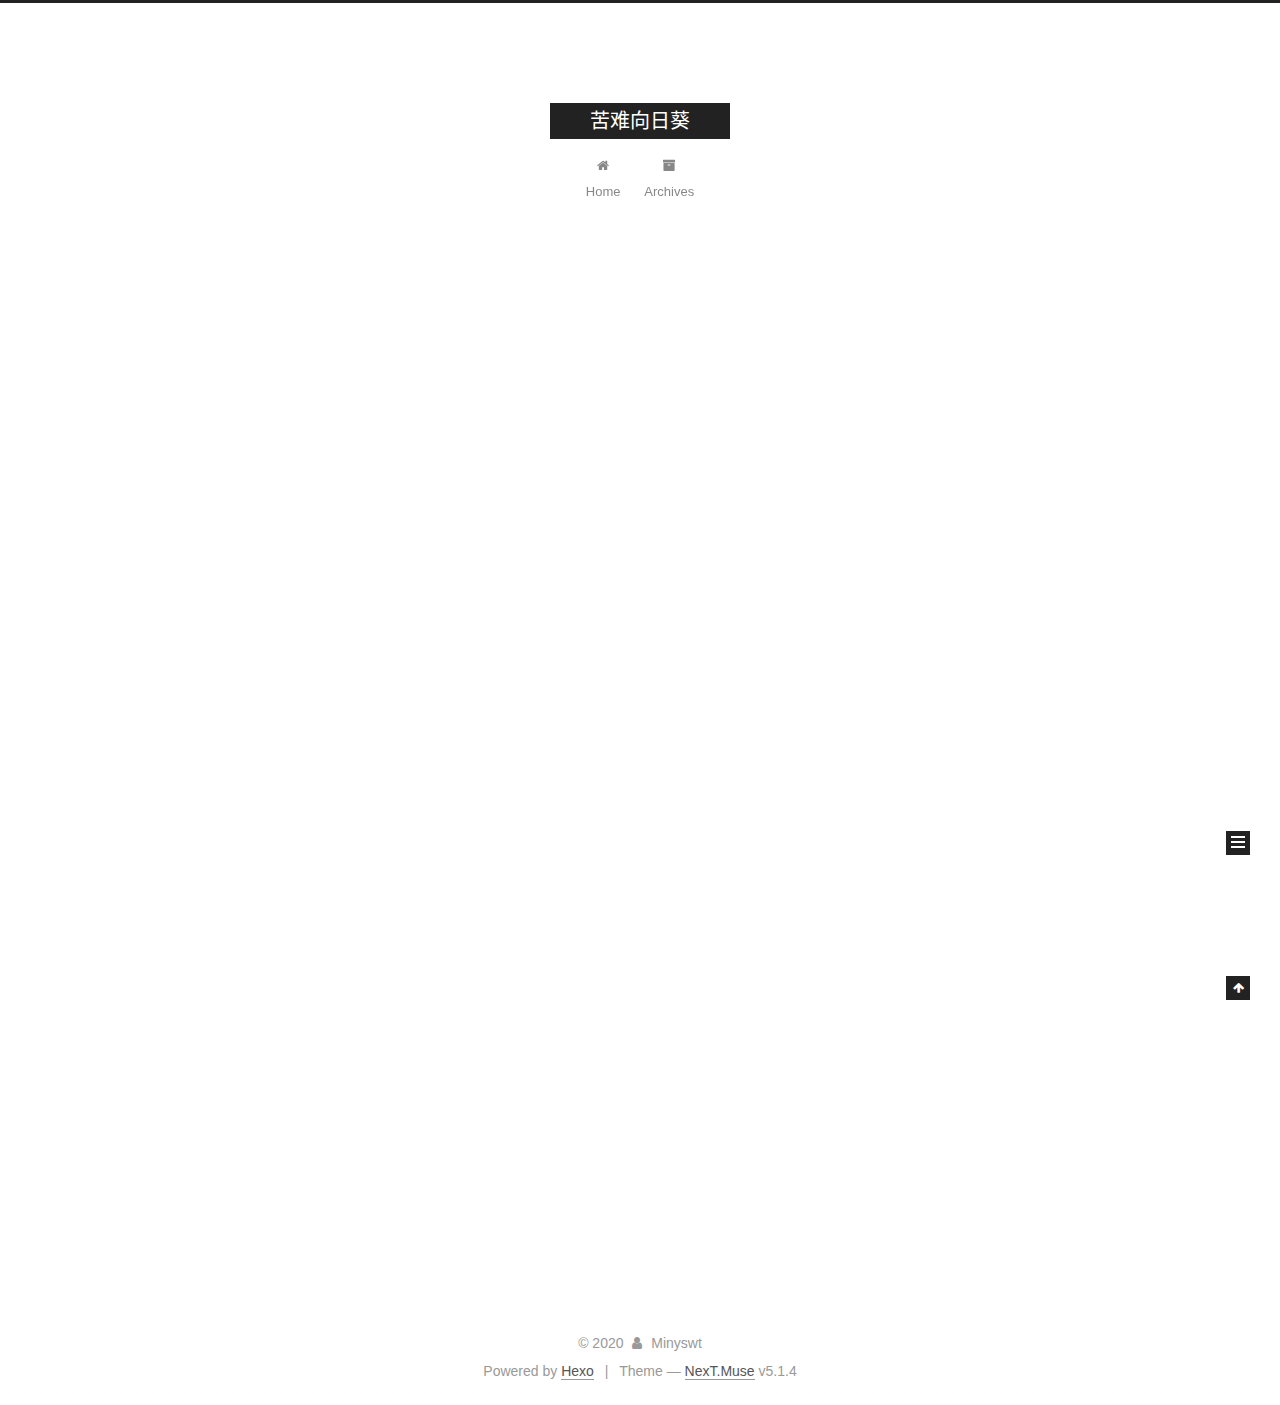
==== commit e17d7ed5: "Site updated: 2020-04-20 18:29:28" ====
--- a/index.html
+++ b/index.html
@@ -73,6 +73,10 @@
 
 
 
+  
+
+
+  <link rel="alternate" href="/atom.xml" title="苦难向日葵" type="application/atom+xml" />
 
 
 
@@ -407,6 +411,13 @@
           </nav>
 
           
+            <div class="feed-link motion-element">
+              <a href="/atom.xml" rel="alternate">
+                <i class="fa fa-rss"></i>
+                RSS
+              </a>
+            </div>
+          
 
           
 
--- a/css/main.css
+++ b/css/main.css
@@ -1822,7 +1822,7 @@
   width: 4px;
   height: 4px;
   border-radius: 50%;
-  background: #3edbff;
+  background: #d526ff;
 }
 .links-of-blogroll {
   font-size: 13px;
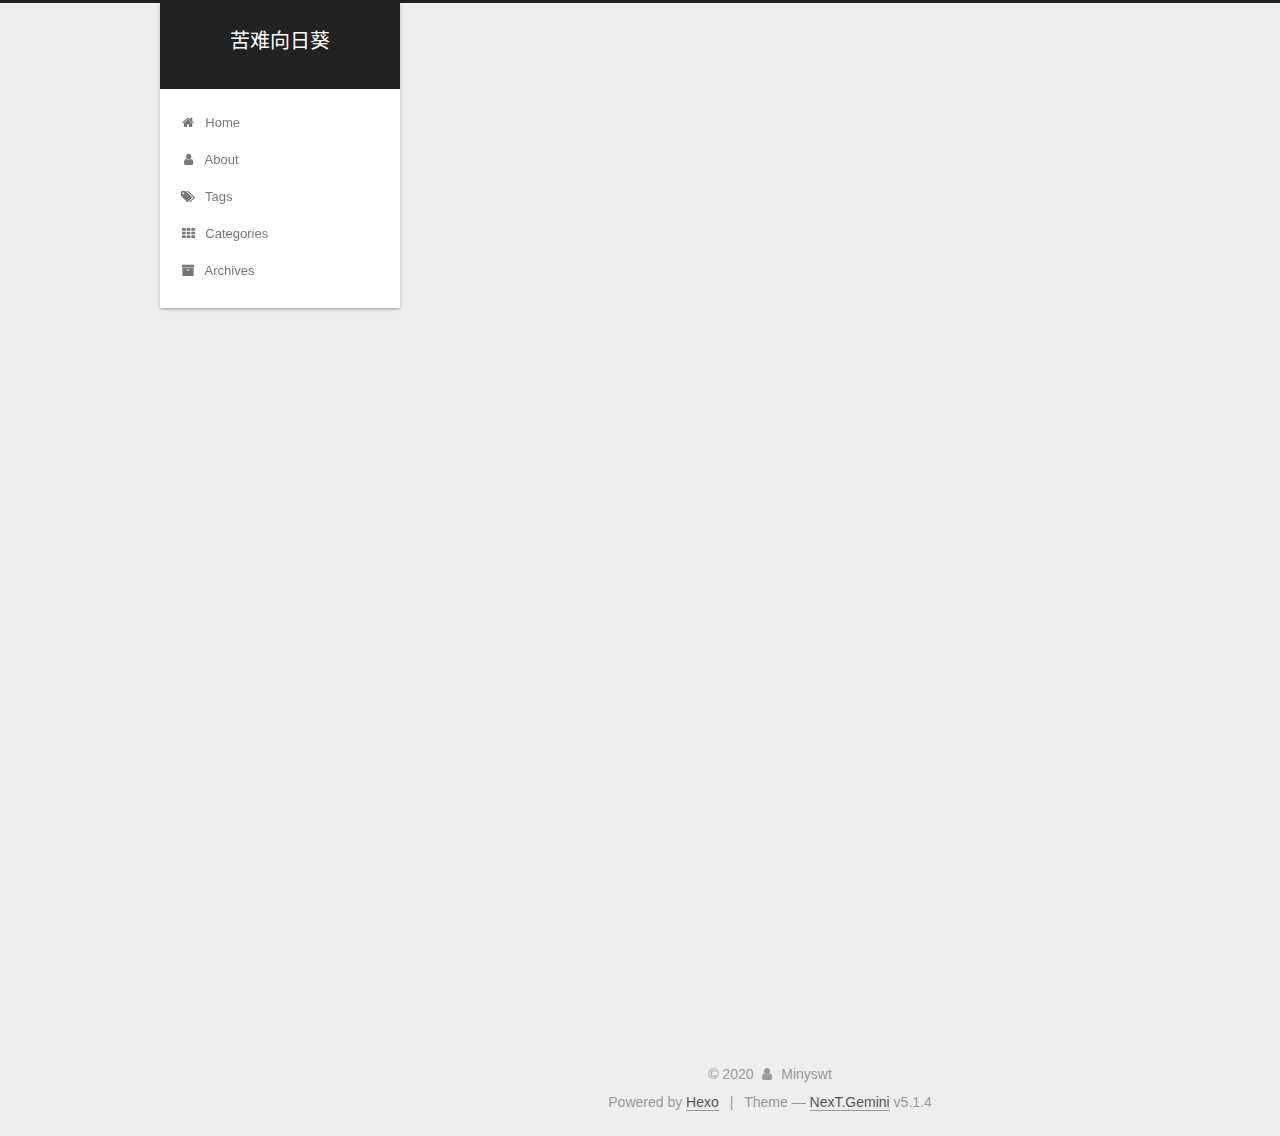
==== commit 522e9297: "Site updated: 2020-04-20 19:28:10" ====
--- a/index.html
+++ b/index.html
@@ -5,7 +5,7 @@
   
 
 
-<html class="theme-next muse use-motion" lang="zh-CN">
+<html class="theme-next gemini use-motion" lang="zh-CN">
 <head>
   <meta charset="UTF-8"/>
 <meta http-equiv="X-UA-Compatible" content="IE=edge" />
@@ -72,8 +72,6 @@
 
 
 
-
-  
 
 
   <link rel="alternate" href="/atom.xml" title="苦难向日葵" type="application/atom+xml" />
@@ -97,9 +95,9 @@
   var NexT = window.NexT || {};
   var CONFIG = {
     root: '/',
-    scheme: 'Muse',
+    scheme: 'Gemini',
     version: '5.1.4',
-    sidebar: {"position":"left","display":"post","offset":12,"b2t":false,"scrollpercent":false,"onmobile":false},
+    sidebar: {"position":"left        //靠左放置","display":"post         //默认行为，在文章页面（拥有目录列表）时显示","offset":"12            //文章间距（只对Pisces | Gemini两种风格有效）","b2t":"false            //返回顶部按钮（只对Pisces | Gemini两种风格有效）","scrollpercent":"true  //返回顶部按钮的百分比","onmobile":false},
     fancybox: true,
     tabs: true,
     motion: {"enable":true,"async":false,"transition":{"post_block":"fadeIn","post_header":"slideDownIn","post_body":"slideDownIn","coll_header":"slideLeftIn","sidebar":"slideUpIn"}},
@@ -144,7 +142,7 @@
     
   
 
-  <div class="container sidebar-position-left 
+  <div class="container sidebar-position-left        //靠左放置 
   page-home">
     <div class="headband"></div>
 
@@ -184,17 +182,47 @@
         <li class="menu-item menu-item-home">
           <a href="/%20" rel="section">
             
-              <i class="menu-item-icon fa fa-fw fa-home"></i> <br />
+              <i class="menu-item-icon fa fa-fw fa-home                           //首页"></i> <br />
             
             Home
           </a>
         </li>
       
         
+        <li class="menu-item menu-item-about">
+          <a href="/about/%20" rel="section">
+            
+              <i class="menu-item-icon fa fa-fw fa-user                   //关于"></i> <br />
+            
+            About
+          </a>
+        </li>
+      
+        
+        <li class="menu-item menu-item-tags">
+          <a href="/tags/%20" rel="section">
+            
+              <i class="menu-item-icon fa fa-fw fa-tags                     //标签"></i> <br />
+            
+            Tags
+          </a>
+        </li>
+      
+        
+        <li class="menu-item menu-item-categories">
+          <a href="/categories/%20" rel="section">
+            
+              <i class="menu-item-icon fa fa-fw fa-th           //分类"></i> <br />
+            
+            Categories
+          </a>
+        </li>
+      
+        
         <li class="menu-item menu-item-archives">
           <a href="/archives/%20" rel="section">
             
-              <i class="menu-item-icon fa fa-fw fa-archive"></i> <br />
+              <i class="menu-item-icon fa fa-fw fa-archive           //归档"></i> <br />
             
             Archives
           </a>
@@ -238,7 +266,7 @@
     <span hidden itemprop="author" itemscope itemtype="http://schema.org/Person">
       <meta itemprop="name" content="Minyswt">
       <meta itemprop="description" content="">
-      <meta itemprop="image" content="/images/avatar.gif">
+      <meta itemprop="image" content="/images/avatar.jpg">
     </span>
 
     <span hidden itemprop="publisher" itemscope itemtype="http://schema.org/Organization">
@@ -387,6 +415,10 @@
         <div class="site-overview">
           <div class="site-author motion-element" itemprop="author" itemscope itemtype="http://schema.org/Person">
             
+              <img class="site-author-image" itemprop="image"
+                src="/images/avatar.jpg"
+                alt="Minyswt" />
+            
               <p class="site-author-name" itemprop="name">Minyswt</p>
               <p class="site-description motion-element" itemprop="description"></p>
           </div>
@@ -396,7 +428,7 @@
             
               <div class="site-state-item site-state-posts">
               
-                <a href="/archives/%20%7C%7C%20archive">
+                <a href="/archives/%20%7C%7C%20archive%20%20%20%20%20%20%20%20%20%20%20/%E5%BD%92%E6%A1%A3">
               
                   <span class="site-state-item-count">1</span>
                   <span class="site-state-item-name">posts</span>
@@ -434,6 +466,13 @@
 
       
 
+      
+        <div class="back-to-top">
+          <i class="fa fa-arrow-up"></i>
+          
+            <span id="scrollpercent"><span>0</span>%</span>
+          
+        </div>
       
 
     </div>
@@ -464,7 +503,7 @@
 
 
 
-  <div class="theme-info">Theme &mdash; <a class="theme-link" target="_blank" href="https://github.com/iissnan/hexo-theme-next">NexT.Muse</a> v5.1.4</div>
+  <div class="theme-info">Theme &mdash; <a class="theme-link" target="_blank" href="https://github.com/iissnan/hexo-theme-next">NexT.Gemini</a> v5.1.4</div>
 
 
 
@@ -481,11 +520,6 @@
       </div>
     </footer>
 
-    
-      <div class="back-to-top">
-        <i class="fa fa-arrow-up"></i>
-        
-      </div>
     
 
     
@@ -564,6 +598,13 @@
   
   
 
+
+  <script type="text/javascript" src="/js/src/affix.js?v=5.1.4"></script>
+
+  <script type="text/javascript" src="/js/src/schemes/pisces.js?v=5.1.4"></script>
+
+
+
   
 
   
--- a/css/main.css
+++ b/css/main.css
@@ -189,7 +189,7 @@
   font-size: 14px;
   line-height: 2;
   color: #555;
-  background: #fff;
+  background: #eee;
 }
 @media (max-width: 767px) {
   body {
@@ -445,7 +445,7 @@
 .header-inner {
   margin: 0 auto;
   padding: 100px 0 70px;
-  width: 700px;
+  width: calc(100% - 252px);
 }
 @media (min-width: 1600px) {
   .container .header-inner {
@@ -457,7 +457,7 @@
 }
 .main-inner {
   margin: 0 auto;
-  width: 700px;
+  width: calc(100% - 252px);
 }
 @media (min-width: 1600px) {
   .container .main-inner {
@@ -474,7 +474,7 @@
 .footer-inner {
   box-sizing: border-box;
   margin: 20px auto;
-  width: 700px;
+  width: calc(100% - 252px);
 }
 @media (min-width: 1600px) {
   .container .footer-inner {
@@ -653,8 +653,8 @@
 @media (min-width: 992px) {
   .full-image.full-image.full-image.full-image {
     max-width: none;
-    width: 110%;
-    margin: 25px -5%;
+    width: 118%;
+    margin: 0 -9%;
   }
 }
 .blockquote-center,
@@ -940,11 +940,11 @@
   display: inline-block;
   padding: 0 20px;
   font-size: 14px;
-  color: #fff;
-  background: #222;
-  border: 2px solid #222;
+  color: #555;
+  background: #fff;
+  border: 2px solid #555;
   text-decoration: none;
-  border-radius: 0;
+  border-radius: 2px;
   transition-property: background-color;
   transition-duration: 0.2s;
   transition-timing-function: ease-in-out;
@@ -953,8 +953,8 @@
 }
 .btn:hover {
   border-color: #222;
-  color: #222;
-  background: #fff;
+  color: #fff;
+  background: #222;
 }
 .btn +.btn {
   margin: 0 0 8px 8px;
@@ -1057,25 +1057,21 @@
   margin: 10px;
 }
 .back-to-top {
-  box-sizing: border-box;
-  position: fixed;
-  bottom: -100px;
-  right: 30px;
-  z-index: 1050;
-  padding: 0 6px;
-  width: 24px;
-  background: #222;
+  display: none;
+  margin: 20px -10px -20px;
+  background: #eee;
   font-size: 12px;
-  opacity: 1;
-  color: #fff;
+  opacity: 0.6;
   cursor: pointer;
   text-align: center;
   -webkit-transform: translateZ(0);
-  transition-property: bottom;
   transition-duration: 0.2s;
   transition-timing-function: ease-in-out;
   transition-delay: 0s;
 }
+.back-to-top:hover {
+  opacity: 0.8;
+}
 @media (min-width: 768px) and (max-width: 991px) {
   .back-to-top {
     display: none !important;
@@ -1087,7 +1083,7 @@
   }
 }
 .back-to-top.back-to-top-on {
-  bottom: 19px;
+  display: block;
 }
 .header {
   background: transparent;
@@ -1136,7 +1132,7 @@
 .site-subtitle {
   margin-top: 10px;
   font-size: 13px;
-  color: #999;
+  color: #ddd;
 }
 .use-motion .brand {
   opacity: 0;
@@ -1209,7 +1205,8 @@
   transition-timing-function: ease-in-out;
   transition-delay: 0s;
 }
-.menu .menu-item a:hover {
+.menu .menu-item a:hover,
+.menu-item-active a {
   border-bottom-color: #222;
 }
 .menu .menu-item .fa {
@@ -1658,6 +1655,16 @@
 .rtl.post-title {
   font-family: UKIJ Ekran;
 }
+.post-body p a {
+  color: #0593d3;
+  border-bottom: none;
+  border-bottom: 1px solid #0593d3;
+}
+.post-body p a:hover {
+  color: #fc6423;
+  border-bottom: none;
+  border-bottom: 1px solid #fc6423;
+}
 .sidebar {
   position: fixed;
   right: 0;
@@ -1738,20 +1745,20 @@
   display: block;
   margin: 0 auto;
   padding: 2px;
-  max-width: 96px;
+  max-width: 120px;
   height: auto;
-  border: 2px solid #333;
+  border: 1px solid #eee;
 }
 .site-author-name {
-  margin: 5px 0 0;
+  margin: 0;
   text-align: center;
-  color: #f5f5f5;
-  font-weight: normal;
+  color: #222;
+  font-weight: 600;
 }
 .site-description {
-  margin-top: 5px;
+  margin-top: 0;
   text-align: center;
-  font-size: 14px;
+  font-size: 13px;
   color: #999;
 }
 .site-state {
@@ -1763,7 +1770,7 @@
 .site-state-item {
   display: inline-block;
   padding: 0 15px;
-  border-left: 1px solid #333;
+  border-left: 1px solid #eee;
 }
 .site-state-item:first-child {
   border-left: none;
@@ -1776,11 +1783,11 @@
   text-align: center;
   color: inherit;
   font-weight: 600;
-  font-size: 18px;
+  font-size: 16px;
 }
 .site-state-item-name {
   font-size: 13px;
-  color: inherit;
+  color: #999;
 }
 .feed-link {
   margin-top: 20px;
@@ -1822,7 +1829,7 @@
   width: 4px;
   height: 4px;
   border-radius: 50%;
-  background: #d526ff;
+  background: #6afff6;
 }
 .links-of-blogroll {
   font-size: 13px;
@@ -1860,7 +1867,7 @@
   color: #555;
 }
 .sidebar-nav li:hover {
-  color: #f5f5f5;
+  color: #fc6423;
 }
 .page-post-detail .sidebar-nav-toc {
   padding: 0 5px;
@@ -1869,11 +1876,11 @@
   margin-left: 10px;
 }
 .sidebar-nav .sidebar-nav-active {
-  color: #87daff;
-  border-bottom-color: #87daff;
+  color: #fc6423;
+  border-bottom-color: #fc6423;
 }
 .sidebar-nav .sidebar-nav-active:hover {
-  color: #87daff;
+  color: #fc6423;
 }
 .sidebar-panel {
   display: none;
@@ -1906,12 +1913,12 @@
   transition-timing-function: ease-in-out;
   transition-delay: 0s;
   transition-property: all;
-  color: #999;
-  border-bottom-color: #555;
+  color: #666;
+  border-bottom-color: #ccc;
 }
 .post-toc ol a:hover {
-  color: #ccc;
-  border-bottom-color: #ccc;
+  color: #000;
+  border-bottom-color: #000;
 }
 .post-toc .nav-item {
   overflow: hidden;
@@ -1933,14 +1940,14 @@
   display: block;
 }
 .post-toc .nav .active > a {
-  color: #87daff;
-  border-bottom-color: #87daff;
+  color: #fc6423;
+  border-bottom-color: #fc6423;
 }
 .post-toc .nav .active-current > a {
-  color: #87daff;
+  color: #fc6423;
 }
 .post-toc .nav .active-current > a:hover {
-  color: #87daff;
+  color: #fc6423;
 }
 .footer {
   font-size: 14px;
@@ -2580,83 +2587,543 @@
   }
 }
 .page-post-detail .sidebar-toggle-line {
-  background: #87daff;
+  background: #fc6423;
 }
 .page-post-detail .comments {
   overflow: hidden;
 }
-@media (max-width: 767px) {
-  .header-inner,
-  .container .main-inner,
+.header {
+  position: relative;
+  margin: 0 auto;
+  width: 75%;
+}
+@media (min-width: 768px) and (max-width: 991px) {
+  .header {
+    width: auto;
+  }
+}
+@media (max-width: 767px) {
+  .header {
+    width: auto;
+  }
+}
+.header-inner {
+  position: absolute;
+  top: 0;
+  overflow: hidden;
+  padding: 0;
+  width: 240px;
+  background: #fff;
+  box-shadow: 0 2px 2px 0 rgba(0,0,0,0.12), 0 3px 1px -2px rgba(0,0,0,0.06), 0 1px 5px 0 rgba(0,0,0,0.12);
+  border-radius: initial;
+}
+@media (min-width: 1600px) {
+  .container .header-inner {
+    width: 240px;
+  }
+}
+@media (min-width: 768px) and (max-width: 991px) {
+  .header-inner {
+    position: relative;
+    width: auto;
+    border-radius: initial;
+  }
+}
+@media (max-width: 767px) {
+  .header-inner {
+    position: relative;
+    width: auto;
+    border-radius: initial;
+  }
+}
+.main:before,
+.main:after {
+  content: " ";
+  display: table;
+}
+.main:after {
+  clear: both;
+}
+@media (min-width: 768px) and (max-width: 991px) {
+  .main {
+    padding-bottom: 100px;
+  }
+}
+@media (max-width: 767px) {
+  .main {
+    padding-bottom: 100px;
+  }
+}
+.container .main-inner {
+  width: 75%;
+}
+@media (min-width: 768px) and (max-width: 991px) {
+  .container .main-inner {
+    width: auto;
+  }
+}
+@media (max-width: 767px) {
+  .container .main-inner {
+    width: auto;
+  }
+}
+.content-wrap {
+  float: right;
+  box-sizing: border-box;
+  padding: 40px;
+  width: calc(100% - 252px);
+  background: #fff;
+  min-height: 700px;
+  box-shadow: 0 2px 2px 0 rgba(0,0,0,0.12), 0 3px 1px -2px rgba(0,0,0,0.06), 0 1px 5px 0 rgba(0,0,0,0.12);
+  border-radius: initial;
+}
+@media (min-width: 768px) and (max-width: 991px) {
+  .content-wrap {
+    width: 100%;
+    padding: 20px;
+    border-radius: initial;
+  }
+}
+@media (max-width: 767px) {
+  .content-wrap {
+    width: 100%;
+    padding: 20px;
+    min-height: auto;
+    border-radius: initial;
+  }
+}
+.sidebar {
+  position: static;
+  float: left;
+  margin-top: 300px;
+  width: 240px;
+  background: #eee;
+  box-shadow: none;
+}
+@media (min-width: 768px) and (max-width: 991px) {
+  .sidebar {
+    display: none;
+  }
+}
+@media (max-width: 767px) {
+  .sidebar {
+    display: none;
+  }
+}
+.sidebar-toggle {
+  display: none;
+}
+.footer-inner {
+  width: 75%;
+  padding-left: 260px;
+}
+@media (min-width: 768px) and (max-width: 991px) {
   .footer-inner {
     width: auto;
-  }
-}
-embed {
-  display: block;
-  margin: 0px auto 25px auto;
-}
-.custom-logo .site-meta-headline {
-  text-align: center;
-}
-.custom-logo .brand {
+    padding-left: 0 !important;
+    padding-right: 0 !important;
+  }
+}
+@media (max-width: 767px) {
+  .footer-inner {
+    width: auto;
+    padding-left: 0 !important;
+    padding-right: 0 !important;
+  }
+}
+.sidebar-position-right .header-inner {
+  right: 0;
+}
+.sidebar-position-right .content-wrap {
+  float: left;
+}
+.sidebar-position-right .sidebar {
+  float: right;
+}
+.sidebar-position-right .footer-inner {
+  padding-left: 0;
+  padding-right: 260px;
+}
+.site-brand-wrapper {
+  position: relative;
+}
+.site-meta {
+  padding: 20px 0;
+  color: #fff;
+  background: #222;
+}
+@media (min-width: 768px) and (max-width: 991px) {
+  .site-meta {
+    box-shadow: 0 0 16px rgba(0,0,0,0.5);
+  }
+}
+@media (max-width: 767px) {
+  .site-meta {
+    box-shadow: 0 0 16px rgba(0,0,0,0.5);
+  }
+}
+.brand {
+  padding: 0;
   background: none;
 }
-.custom-logo .site-title {
-  margin: 10px auto 0;
-  font-size: 24px;
-  color: #222;
-}
-.custom-logo .site-title a {
-  border: none;
-}
-.custom-logo-image {
-  margin: 0 auto;
-  padding: 5px;
-  max-width: 150px;
-  background: #fff;
-}
-@media (max-width: 767px) {
-  .site-nav {
-    position: absolute;
-    left: 0;
-    top: 52px;
-    margin: 0;
-    width: 100%;
-    padding: 0;
-    background: #fff;
-    border-bottom: 1px solid #ddd;
-    z-index: 1030;
-  }
-}
-@media (max-width: 767px) {
-  .menu {
-    text-align: left;
-  }
-}
-@media (max-width: 767px) {
-  .menu .menu-item {
-    display: block;
-    margin: 0 10px;
-    vertical-align: top;
-  }
-}
-@media (max-width: 767px) {
-  .menu .menu-item br {
-    display: none;
-  }
-}
-@media (max-width: 767px) {
-  .menu .menu-item a {
-    padding: 5px 10px;
-  }
-}
-.menu .menu-item .fa {
-  margin-right: 0;
+.brand:hover {
+  color: #fff;
+}
+.site-subtitle {
+  margin: 10px 10px 0;
+  font-weight: initial;
 }
 .site-search form {
   display: none;
 }
+.site-nav {
+  border-top: none;
+}
+@media (min-width: 768px) and (max-width: 991px) {
+  .site-nav {
+    display: none !important;
+  }
+}
+@media (min-width: 768px) and (max-width: 991px) {
+  .site-nav-on {
+    display: block !important;
+  }
+}
+.menu .menu-item {
+  display: block;
+  margin: 0;
+}
+.menu .menu-item a {
+  position: relative;
+  box-sizing: border-box;
+  padding: 5px 20px;
+  text-align: left;
+  line-height: inherit;
+  transition-property: background-color;
+  transition-duration: 0.2s;
+  transition-timing-function: ease-in-out;
+  transition-delay: 0s;
+}
+.menu .menu-item a:hover,
+.menu-item-active a {
+  background: #f9f9f9;
+  border-bottom-color: #fff;
+}
+.menu .menu-item br {
+  display: none;
+}
+.menu-item-active a:after {
+  content: " ";
+  position: absolute;
+  top: 50%;
+  margin-top: -3px;
+  right: 15px;
+  width: 6px;
+  height: 6px;
+  border-radius: 50%;
+  background-color: #bbb;
+}
+.btn-bar {
+  background-color: #fff;
+}
+.site-nav-toggle {
+  left: 20px;
+  top: 50%;
+  -webkit-transform: translateY(-50%);
+  -webkit-transform: translateY(-50%);
+  -moz-transform: translateY(-50%);
+  -ms-transform: translateY(-50%);
+  -o-transform: translateY(-50%);
+  transform: translateY(-50%);
+}
+@media (min-width: 768px) and (max-width: 991px) {
+  .site-nav-toggle {
+    display: block;
+  }
+}
+.use-motion .sidebar .motion-element {
+  opacity: 1;
+}
+.sidebar {
+  margin-left: -100%;
+  right: auto;
+  bottom: auto;
+  -webkit-transform: none;
+}
+.sidebar-inner {
+  box-sizing: border-box;
+  width: 240px;
+  color: #555;
+  background: #fff;
+  box-shadow: 0 2px 2px 0 rgba(0,0,0,0.12), 0 3px 1px -2px rgba(0,0,0,0.06), 0 1px 5px 0 rgba(0,0,0,0.12), 0 -1px 0.5px 0 rgba(0,0,0,0.09);
+  border-radius: initial;
+  opacity: 0;
+}
+.sidebar-inner.affix {
+  position: fixed;
+  top: $sidebar-offset;
+}
+.sidebar-inner.affix-bottom {
+  position: absolute;
+}
+.site-overview {
+  text-align: left;
+}
+.site-author:before,
+.site-author:after {
+  content: " ";
+  display: table;
+}
+.site-author:after {
+  clear: both;
+}
+.sidebar a {
+  color: #555;
+}
+.sidebar a:hover {
+  color: #222;
+}
+.site-state-item {
+  padding: 0 10px;
+}
+.links-of-author-item a:before {
+  display: none;
+}
+.links-of-author-item a {
+  border-bottom: none;
+  text-decoration: underline;
+}
+.feed-link {
+  border-top: 1px dotted #ccc;
+  border-bottom: 1px dotted #ccc;
+  text-align: center;
+}
+.feed-link a {
+  display: block;
+  color: #fc6423;
+  border: none;
+}
+.feed-link a:hover {
+  background: none;
+  color: #e34603;
+}
+.feed-link a:hover i {
+  color: #e34603;
+}
+.links-of-author {
+  display: flex;
+  flex-wrap: wrap;
+  justify-content: center;
+}
+.links-of-author-item {
+  margin: 5px 0 0;
+  width: 50%;
+}
+.links-of-author-item a {
+  max-width: 216px;
+  box-sizing: border-box;
+  display: inline-block;
+  margin-right: 0;
+  margin-bottom: 0;
+  padding: 0 5px;
+  overflow: hidden;
+  white-space: nowrap;
+  text-overflow: ellipsis;
+}
+.links-of-author-item a {
+  display: block;
+  text-decoration: none;
+}
+.links-of-author-item a:hover {
+  border-radius: 4px;
+  background: #eee;
+}
+.links-of-author-item .fa {
+  margin-right: 2px;
+  font-size: 16px;
+}
+.links-of-author-item .fa-globe {
+  font-size: 15px;
+}
+.links-of-blogroll {
+  text-align: center;
+  margin-top: 20px;
+  padding: 3px 0 0;
+  border-top: 1px dotted #ccc;
+}
+.links-of-blogroll-title {
+  margin-top: 0;
+}
+.links-of-blogroll-item {
+  padding: 0;
+}
+.links-of-blogroll-inline:before,
+.links-of-blogroll-inline:after {
+  content: " ";
+  display: table;
+}
+.links-of-blogroll-inline:after {
+  clear: both;
+}
 .links-of-blogroll-inline .links-of-blogroll-item {
-  display: inline-block;
-}
+  margin: 5px 0 0;
+  width: 50%;
+  display: inline-block;
+  width: unset;
+}
+.links-of-blogroll-inline .links-of-blogroll-item a {
+  max-width: 216px;
+  box-sizing: border-box;
+  display: inline-block;
+  margin-right: 0;
+  margin-bottom: 0;
+  padding: 0 5px;
+  overflow: hidden;
+  white-space: nowrap;
+  text-overflow: ellipsis;
+}
+.content-wrap {
+  padding: initial;
+  background: initial;
+  box-shadow: initial;
+  border-radius: initial;
+}
+.post-block {
+  padding: 40px;
+  background: #fff;
+  box-shadow: 0 2px 2px 0 rgba(0,0,0,0.12), 0 3px 1px -2px rgba(0,0,0,0.06), 0 1px 5px 0 rgba(0,0,0,0.12);
+  border-radius: initial;
+}
+#posts > article + article .post-block {
+  margin-top: 0;
+  box-shadow: 0 2px 2px 0 rgba(0,0,0,0.12), 0 3px 1px -2px rgba(0,0,0,0.06), 0 1px 5px 0 rgba(0,0,0,0.12), 0 -1px 0.5px 0 rgba(0,0,0,0.09);
+  border-radius: initial;
+}
+.comments {
+  padding: 40px;
+  margin: initial;
+  margin-top: 0;
+  background: #fff;
+  box-shadow: 0 2px 2px 0 rgba(0,0,0,0.12), 0 3px 1px -2px rgba(0,0,0,0.06), 0 1px 5px 0 rgba(0,0,0,0.12), 0 -1px 0.5px 0 rgba(0,0,0,0.09);
+  border-radius: initial;
+}
+.posts-expand {
+  padding-top: initial;
+}
+.post-nav-divider {
+  width: 4%;
+}
+.post-nav-item {
+  width: 48%;
+}
+.post-eof,
+.post-spread {
+  display: none !important;
+}
+.pagination {
+  margin: 0 0 0;
+  border-top: initial;
+  background: #fff;
+  box-shadow: 0 2px 2px 0 rgba(0,0,0,0.12), 0 3px 1px -2px rgba(0,0,0,0.06), 0 1px 5px 0 rgba(0,0,0,0.12), 0 -1px 0.5px 0 rgba(0,0,0,0.09);
+  border-radius: initial;
+  padding: 10px 0 10px;
+}
+.pagination .prev,
+.pagination .next,
+.pagination .page-number {
+  margin-bottom: initial;
+  top: initial;
+}
+.main {
+  padding-bottom: initial;
+}
+.footer {
+  bottom: auto;
+}
+.post-header h1,
+.post-header h2 {
+  margin: initial;
+}
+.posts-expand .post-title-link {
+  line-height: inherit;
+}
+.posts-expand .post-title {
+  font-size: 1.7em;
+}
+.post-body h1 {
+  font-size: 1.6em;
+  border-bottom: 1px solid #eee;
+}
+.post-body h2 {
+  font-size: 1.45em;
+  border-bottom: 1px solid #eee;
+}
+.post-body h3 {
+  font-size: 1.3em;
+  border-bottom: 1px dotted #eee;
+}
+.post-body h4 {
+  font-size: 1.2em;
+}
+.post-body h5 {
+  font-size: 1.07em;
+}
+.post-body h6 {
+  font-size: 1.03em;
+}
+@media (min-width: 768px) and (max-width: 991px) {
+  .content-wrap {
+    padding: 10px;
+  }
+  .posts-expand {
+    margin: initial;
+  }
+  .posts-expand .post-button {
+    margin-top: 20px;
+  }
+  .post-block {
+    padding: 20px;
+    box-shadow: 0 2px 2px 0 rgba(0,0,0,0.12), 0 3px 1px -2px rgba(0,0,0,0.06), 0 1px 5px 0 rgba(0,0,0,0.12), 0 -1px 0.5px 0 rgba(0,0,0,0.09);
+    border-radius: initial;
+  }
+  #posts > article + article .post-block {
+    margin-top: 10px;
+  }
+  .comments {
+    margin-top: 10px;
+    padding: 10px 20px;
+  }
+  .pagination {
+    margin: 10px 0 0;
+  }
+}
+@media (max-width: 767px) {
+  .content-wrap {
+    padding: 8px;
+  }
+  .posts-expand {
+    margin: initial;
+  }
+  .posts-expand .post-button {
+    margin-top: 0;
+  }
+  .posts-expand img {
+    padding: initial !important;
+  }
+  .post-block {
+    padding: 0;
+    min-height: auto;
+    box-shadow: 0 2px 2px 0 rgba(0,0,0,0.12), 0 3px 1px -2px rgba(0,0,0,0.06), 0 1px 5px 0 rgba(0,0,0,0.12), 0 -1px 0.5px 0 rgba(0,0,0,0.09);
+    border-radius: initial;
+  }
+  #posts > article + article .post-block {
+    margin-top: 8px;
+  }
+  .comments {
+    margin-top: 8px;
+    padding: 0 0;
+  }
+  .pagination {
+    margin: 8px 0 0;
+  }
+}
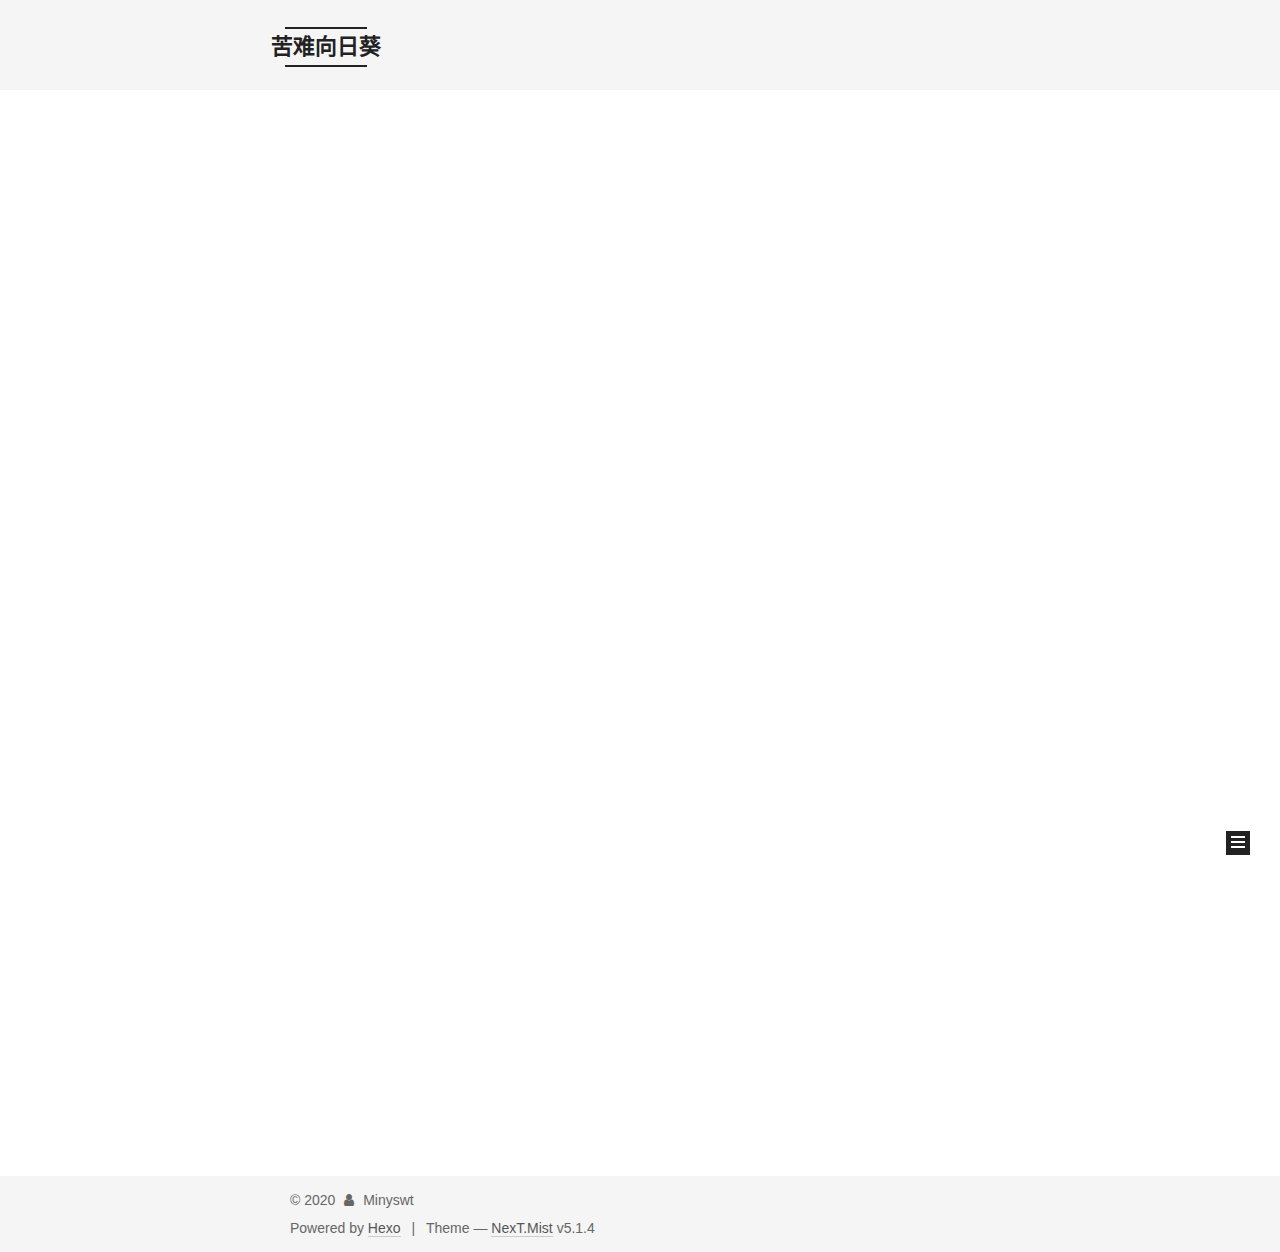
==== commit cf47b3f9: "Site updated: 2020-04-20 20:02:06" ====
--- a/index.html
+++ b/index.html
@@ -5,7 +5,7 @@
   
 
 
-<html class="theme-next gemini use-motion" lang="zh-CN">
+<html class="theme-next mist use-motion" lang="zh-CN">
 <head>
   <meta charset="UTF-8"/>
 <meta http-equiv="X-UA-Compatible" content="IE=edge" />
@@ -95,7 +95,7 @@
   var NexT = window.NexT || {};
   var CONFIG = {
     root: '/',
-    scheme: 'Gemini',
+    scheme: 'Mist',
     version: '5.1.4',
     sidebar: {"position":"left        //靠左放置","display":"post         //默认行为，在文章页面（拥有目录列表）时显示","offset":"12            //文章间距（只对Pisces | Gemini两种风格有效）","b2t":"false            //返回顶部按钮（只对Pisces | Gemini两种风格有效）","scrollpercent":"true  //返回顶部按钮的百分比","onmobile":false},
     fancybox: true,
@@ -230,9 +230,43 @@
       
 
       
+        <li class="menu-item menu-item-search">
+          
+            <a href="javascript:;" class="popup-trigger">
+          
+            
+              <i class="menu-item-icon fa fa-search fa-fw"></i> <br />
+            
+            Search
+          </a>
+        </li>
+      
     </ul>
   
 
+  
+    <div class="site-search">
+      
+  <div class="popup search-popup local-search-popup">
+  <div class="local-search-header clearfix">
+    <span class="search-icon">
+      <i class="fa fa-search"></i>
+    </span>
+    <span class="popup-btn-close">
+      <i class="fa fa-times-circle"></i>
+    </span>
+    <div class="local-search-input-wrapper">
+      <input autocomplete="off"
+             placeholder="Searching..." spellcheck="false"
+             type="text" id="local-search-input">
+    </div>
+  </div>
+  <div id="local-search-result"></div>
+</div>
+
+
+
+    </div>
   
 </nav>
 
@@ -503,7 +537,7 @@
 
 
 
-  <div class="theme-info">Theme &mdash; <a class="theme-link" target="_blank" href="https://github.com/iissnan/hexo-theme-next">NexT.Gemini</a> v5.1.4</div>
+  <div class="theme-info">Theme &mdash; <a class="theme-link" target="_blank" href="https://github.com/iissnan/hexo-theme-next">NexT.Mist</a> v5.1.4</div>
 
 
 
@@ -598,13 +632,6 @@
   
   
 
-
-  <script type="text/javascript" src="/js/src/affix.js?v=5.1.4"></script>
-
-  <script type="text/javascript" src="/js/src/schemes/pisces.js?v=5.1.4"></script>
-
-
-
   
 
   
@@ -648,6 +675,323 @@
 
 
   
+
+  <script type="text/javascript">
+    // Popup Window;
+    var isfetched = false;
+    var isXml = true;
+    // Search DB path;
+    var search_path = "search.xml";
+    if (search_path.length === 0) {
+      search_path = "search.xml";
+    } else if (/json$/i.test(search_path)) {
+      isXml = false;
+    }
+    var path = "/" + search_path;
+    // monitor main search box;
+
+    var onPopupClose = function (e) {
+      $('.popup').hide();
+      $('#local-search-input').val('');
+      $('.search-result-list').remove();
+      $('#no-result').remove();
+      $(".local-search-pop-overlay").remove();
+      $('body').css('overflow', '');
+    }
+
+    function proceedsearch() {
+      $("body")
+        .append('<div class="search-popup-overlay local-search-pop-overlay"></div>')
+        .css('overflow', 'hidden');
+      $('.search-popup-overlay').click(onPopupClose);
+      $('.popup').toggle();
+      var $localSearchInput = $('#local-search-input');
+      $localSearchInput.attr("autocapitalize", "none");
+      $localSearchInput.attr("autocorrect", "off");
+      $localSearchInput.focus();
+    }
+
+    // search function;
+    var searchFunc = function(path, search_id, content_id) {
+      'use strict';
+
+      // start loading animation
+      $("body")
+        .append('<div class="search-popup-overlay local-search-pop-overlay">' +
+          '<div id="search-loading-icon">' +
+          '<i class="fa fa-spinner fa-pulse fa-5x fa-fw"></i>' +
+          '</div>' +
+          '</div>')
+        .css('overflow', 'hidden');
+      $("#search-loading-icon").css('margin', '20% auto 0 auto').css('text-align', 'center');
+
+      $.ajax({
+        url: path,
+        dataType: isXml ? "xml" : "json",
+        async: true,
+        success: function(res) {
+          // get the contents from search data
+          isfetched = true;
+          $('.popup').detach().appendTo('.header-inner');
+          var datas = isXml ? $("entry", res).map(function() {
+            return {
+              title: $("title", this).text(),
+              content: $("content",this).text(),
+              url: $("url" , this).text()
+            };
+          }).get() : res;
+          var input = document.getElementById(search_id);
+          var resultContent = document.getElementById(content_id);
+          var inputEventFunction = function() {
+            var searchText = input.value.trim().toLowerCase();
+            var keywords = searchText.split(/[\s\-]+/);
+            if (keywords.length > 1) {
+              keywords.push(searchText);
+            }
+            var resultItems = [];
+            if (searchText.length > 0) {
+              // perform local searching
+              datas.forEach(function(data) {
+                var isMatch = false;
+                var hitCount = 0;
+                var searchTextCount = 0;
+                var title = data.title.trim();
+                var titleInLowerCase = title.toLowerCase();
+                var content = data.content.trim().replace(/<[^>]+>/g,"");
+                var contentInLowerCase = content.toLowerCase();
+                var articleUrl = decodeURIComponent(data.url);
+                var indexOfTitle = [];
+                var indexOfContent = [];
+                // only match articles with not empty titles
+                if(title != '') {
+                  keywords.forEach(function(keyword) {
+                    function getIndexByWord(word, text, caseSensitive) {
+                      var wordLen = word.length;
+                      if (wordLen === 0) {
+                        return [];
+                      }
+                      var startPosition = 0, position = [], index = [];
+                      if (!caseSensitive) {
+                        text = text.toLowerCase();
+                        word = word.toLowerCase();
+                      }
+                      while ((position = text.indexOf(word, startPosition)) > -1) {
+                        index.push({position: position, word: word});
+                        startPosition = position + wordLen;
+                      }
+                      return index;
+                    }
+
+                    indexOfTitle = indexOfTitle.concat(getIndexByWord(keyword, titleInLowerCase, false));
+                    indexOfContent = indexOfContent.concat(getIndexByWord(keyword, contentInLowerCase, false));
+                  });
+                  if (indexOfTitle.length > 0 || indexOfContent.length > 0) {
+                    isMatch = true;
+                    hitCount = indexOfTitle.length + indexOfContent.length;
+                  }
+                }
+
+                // show search results
+
+                if (isMatch) {
+                  // sort index by position of keyword
+
+                  [indexOfTitle, indexOfContent].forEach(function (index) {
+                    index.sort(function (itemLeft, itemRight) {
+                      if (itemRight.position !== itemLeft.position) {
+                        return itemRight.position - itemLeft.position;
+                      } else {
+                        return itemLeft.word.length - itemRight.word.length;
+                      }
+                    });
+                  });
+
+                  // merge hits into slices
+
+                  function mergeIntoSlice(text, start, end, index) {
+                    var item = index[index.length - 1];
+                    var position = item.position;
+                    var word = item.word;
+                    var hits = [];
+                    var searchTextCountInSlice = 0;
+                    while (position + word.length <= end && index.length != 0) {
+                      if (word === searchText) {
+                        searchTextCountInSlice++;
+                      }
+                      hits.push({position: position, length: word.length});
+                      var wordEnd = position + word.length;
+
+                      // move to next position of hit
+
+                      index.pop();
+                      while (index.length != 0) {
+                        item = index[index.length - 1];
+                        position = item.position;
+                        word = item.word;
+                        if (wordEnd > position) {
+                          index.pop();
+                        } else {
+                          break;
+                        }
+                      }
+                    }
+                    searchTextCount += searchTextCountInSlice;
+                    return {
+                      hits: hits,
+                      start: start,
+                      end: end,
+                      searchTextCount: searchTextCountInSlice
+                    };
+                  }
+
+                  var slicesOfTitle = [];
+                  if (indexOfTitle.length != 0) {
+                    slicesOfTitle.push(mergeIntoSlice(title, 0, title.length, indexOfTitle));
+                  }
+
+                  var slicesOfContent = [];
+                  while (indexOfContent.length != 0) {
+                    var item = indexOfContent[indexOfContent.length - 1];
+                    var position = item.position;
+                    var word = item.word;
+                    // cut out 100 characters
+                    var start = position - 20;
+                    var end = position + 80;
+                    if(start < 0){
+                      start = 0;
+                    }
+                    if (end < position + word.length) {
+                      end = position + word.length;
+                    }
+                    if(end > content.length){
+                      end = content.length;
+                    }
+                    slicesOfContent.push(mergeIntoSlice(content, start, end, indexOfContent));
+                  }
+
+                  // sort slices in content by search text's count and hits' count
+
+                  slicesOfContent.sort(function (sliceLeft, sliceRight) {
+                    if (sliceLeft.searchTextCount !== sliceRight.searchTextCount) {
+                      return sliceRight.searchTextCount - sliceLeft.searchTextCount;
+                    } else if (sliceLeft.hits.length !== sliceRight.hits.length) {
+                      return sliceRight.hits.length - sliceLeft.hits.length;
+                    } else {
+                      return sliceLeft.start - sliceRight.start;
+                    }
+                  });
+
+                  // select top N slices in content
+
+                  var upperBound = parseInt('1');
+                  if (upperBound >= 0) {
+                    slicesOfContent = slicesOfContent.slice(0, upperBound);
+                  }
+
+                  // highlight title and content
+
+                  function highlightKeyword(text, slice) {
+                    var result = '';
+                    var prevEnd = slice.start;
+                    slice.hits.forEach(function (hit) {
+                      result += text.substring(prevEnd, hit.position);
+                      var end = hit.position + hit.length;
+                      result += '<b class="search-keyword">' + text.substring(hit.position, end) + '</b>';
+                      prevEnd = end;
+                    });
+                    result += text.substring(prevEnd, slice.end);
+                    return result;
+                  }
+
+                  var resultItem = '';
+
+                  if (slicesOfTitle.length != 0) {
+                    resultItem += "<li><a href='" + articleUrl + "' class='search-result-title'>" + highlightKeyword(title, slicesOfTitle[0]) + "</a>";
+                  } else {
+                    resultItem += "<li><a href='" + articleUrl + "' class='search-result-title'>" + title + "</a>";
+                  }
+
+                  slicesOfContent.forEach(function (slice) {
+                    resultItem += "<a href='" + articleUrl + "'>" +
+                      "<p class=\"search-result\">" + highlightKeyword(content, slice) +
+                      "...</p>" + "</a>";
+                  });
+
+                  resultItem += "</li>";
+                  resultItems.push({
+                    item: resultItem,
+                    searchTextCount: searchTextCount,
+                    hitCount: hitCount,
+                    id: resultItems.length
+                  });
+                }
+              })
+            };
+            if (keywords.length === 1 && keywords[0] === "") {
+              resultContent.innerHTML = '<div id="no-result"><i class="fa fa-search fa-5x" /></div>'
+            } else if (resultItems.length === 0) {
+              resultContent.innerHTML = '<div id="no-result"><i class="fa fa-frown-o fa-5x" /></div>'
+            } else {
+              resultItems.sort(function (resultLeft, resultRight) {
+                if (resultLeft.searchTextCount !== resultRight.searchTextCount) {
+                  return resultRight.searchTextCount - resultLeft.searchTextCount;
+                } else if (resultLeft.hitCount !== resultRight.hitCount) {
+                  return resultRight.hitCount - resultLeft.hitCount;
+                } else {
+                  return resultRight.id - resultLeft.id;
+                }
+              });
+              var searchResultList = '<ul class=\"search-result-list\">';
+              resultItems.forEach(function (result) {
+                searchResultList += result.item;
+              })
+              searchResultList += "</ul>";
+              resultContent.innerHTML = searchResultList;
+            }
+          }
+
+          if ('auto' === 'auto') {
+            input.addEventListener('input', inputEventFunction);
+          } else {
+            $('.search-icon').click(inputEventFunction);
+            input.addEventListener('keypress', function (event) {
+              if (event.keyCode === 13) {
+                inputEventFunction();
+              }
+            });
+          }
+
+          // remove loading animation
+          $(".local-search-pop-overlay").remove();
+          $('body').css('overflow', '');
+
+          proceedsearch();
+        }
+      });
+    }
+
+    // handle and trigger popup window;
+    $('.popup-trigger').click(function(e) {
+      e.stopPropagation();
+      if (isfetched === false) {
+        searchFunc(path, 'local-search-input', 'local-search-result');
+      } else {
+        proceedsearch();
+      };
+    });
+
+    $('.popup-btn-close').click(onPopupClose);
+    $('.popup').click(function(e){
+      e.stopPropagation();
+    });
+    $(document).on('keyup', function (event) {
+      var shouldDismissSearchPopup = event.which === 27 &&
+        $('.search-popup').is(':visible');
+      if (shouldDismissSearchPopup) {
+        onPopupClose();
+      }
+    });
+  </script>
 
 
 
--- a/css/main.css
+++ b/css/main.css
@@ -189,7 +189,7 @@
   font-size: 14px;
   line-height: 2;
   color: #555;
-  background: #eee;
+  background: #fff;
 }
 @media (max-width: 767px) {
   body {
@@ -226,51 +226,51 @@
   margin: 20px 0 15px;
 }
 h1 {
+  font-size: 24px;
+}
+@media (max-width: 767px) {
+  h1 {
+    font-size: 20px;
+  }
+}
+h2 {
   font-size: 22px;
 }
 @media (max-width: 767px) {
-  h1 {
+  h2 {
     font-size: 18px;
   }
 }
-h2 {
+h3 {
   font-size: 20px;
 }
 @media (max-width: 767px) {
-  h2 {
+  h3 {
     font-size: 16px;
   }
 }
-h3 {
+h4 {
   font-size: 18px;
 }
 @media (max-width: 767px) {
-  h3 {
+  h4 {
     font-size: 14px;
   }
 }
-h4 {
+h5 {
   font-size: 16px;
 }
 @media (max-width: 767px) {
-  h4 {
+  h5 {
     font-size: 12px;
   }
 }
-h5 {
+h6 {
   font-size: 14px;
 }
 @media (max-width: 767px) {
-  h5 {
+  h6 {
     font-size: 10px;
-  }
-}
-h6 {
-  font-size: 12px;
-}
-@media (max-width: 767px) {
-  h6 {
-    font-size: 8px;
   }
 }
 p {
@@ -445,7 +445,7 @@
 .header-inner {
   margin: 0 auto;
   padding: 100px 0 70px;
-  width: calc(100% - 252px);
+  width: 700px;
 }
 @media (min-width: 1600px) {
   .container .header-inner {
@@ -457,7 +457,7 @@
 }
 .main-inner {
   margin: 0 auto;
-  width: calc(100% - 252px);
+  width: 700px;
 }
 @media (min-width: 1600px) {
   .container .main-inner {
@@ -474,7 +474,7 @@
 .footer-inner {
   box-sizing: border-box;
   margin: 20px auto;
-  width: calc(100% - 252px);
+  width: 700px;
 }
 @media (min-width: 1600px) {
   .container .footer-inner {
@@ -653,8 +653,8 @@
 @media (min-width: 992px) {
   .full-image.full-image.full-image.full-image {
     max-width: none;
-    width: 118%;
-    margin: 0 -9%;
+    width: 110%;
+    margin: 25px -5%;
   }
 }
 .blockquote-center,
@@ -941,10 +941,10 @@
   padding: 0 20px;
   font-size: 14px;
   color: #555;
-  background: #fff;
-  border: 2px solid #555;
+  background: transparent;
+  border: 2px solid #222;
   text-decoration: none;
-  border-radius: 2px;
+  border-radius: 0;
   transition-property: background-color;
   transition-duration: 0.2s;
   transition-timing-function: ease-in-out;
@@ -953,8 +953,8 @@
 }
 .btn:hover {
   border-color: #222;
-  color: #fff;
-  background: #222;
+  color: #222;
+  background: #fff;
 }
 .btn +.btn {
   margin: 0 0 8px 8px;
@@ -1059,9 +1059,9 @@
 .back-to-top {
   display: none;
   margin: 20px -10px -20px;
-  background: #eee;
+  background: #fff;
   font-size: 12px;
-  opacity: 0.6;
+  opacity: 1;
   cursor: pointer;
   text-align: center;
   -webkit-transform: translateZ(0);
@@ -1097,7 +1097,7 @@
 }
 .site-meta {
   margin: 0;
-  text-align: center;
+  text-align: left;
 }
 @media (max-width: 767px) {
   .site-meta {
@@ -1108,12 +1108,12 @@
   position: relative;
   display: inline-block;
   padding: 0 40px;
-  color: #fff;
+  color: #222;
   background: #222;
   border-bottom: none;
 }
 .brand:hover {
-  color: #fff;
+  color: #222;
 }
 .logo {
   display: inline-block;
@@ -1132,7 +1132,7 @@
 .site-subtitle {
   margin-top: 10px;
   font-size: 13px;
-  color: #ddd;
+  color: #999;
 }
 .use-motion .brand {
   opacity: 0;
@@ -1205,8 +1205,7 @@
   transition-timing-function: ease-in-out;
   transition-delay: 0s;
 }
-.menu .menu-item a:hover,
-.menu-item-active a {
+.menu .menu-item a:hover {
   border-bottom-color: #222;
 }
 .menu .menu-item .fa {
@@ -1345,7 +1344,7 @@
 .posts-collapse {
   position: relative;
   z-index: 1010;
-  margin-left: 55px;
+  margin-left: 0;
 }
 .posts-collapse::after {
   content: " ";
@@ -1745,20 +1744,20 @@
   display: block;
   margin: 0 auto;
   padding: 2px;
-  max-width: 120px;
+  max-width: 96px;
   height: auto;
-  border: 1px solid #eee;
+  border: 2px solid #333;
 }
 .site-author-name {
-  margin: 0;
+  margin: 5px 0 0;
   text-align: center;
-  color: #222;
-  font-weight: 600;
+  color: #f5f5f5;
+  font-weight: normal;
 }
 .site-description {
-  margin-top: 0;
+  margin-top: 5px;
   text-align: center;
-  font-size: 13px;
+  font-size: 14px;
   color: #999;
 }
 .site-state {
@@ -1770,7 +1769,7 @@
 .site-state-item {
   display: inline-block;
   padding: 0 15px;
-  border-left: 1px solid #eee;
+  border-left: 1px solid #333;
 }
 .site-state-item:first-child {
   border-left: none;
@@ -1783,11 +1782,11 @@
   text-align: center;
   color: inherit;
   font-weight: 600;
-  font-size: 16px;
+  font-size: 18px;
 }
 .site-state-item-name {
   font-size: 13px;
-  color: #999;
+  color: inherit;
 }
 .feed-link {
   margin-top: 20px;
@@ -1829,7 +1828,7 @@
   width: 4px;
   height: 4px;
   border-radius: 50%;
-  background: #6afff6;
+  background: #adffff;
 }
 .links-of-blogroll {
   font-size: 13px;
@@ -1867,7 +1866,7 @@
   color: #555;
 }
 .sidebar-nav li:hover {
-  color: #fc6423;
+  color: #f5f5f5;
 }
 .page-post-detail .sidebar-nav-toc {
   padding: 0 5px;
@@ -1876,11 +1875,11 @@
   margin-left: 10px;
 }
 .sidebar-nav .sidebar-nav-active {
-  color: #fc6423;
-  border-bottom-color: #fc6423;
+  color: #87daff;
+  border-bottom-color: #87daff;
 }
 .sidebar-nav .sidebar-nav-active:hover {
-  color: #fc6423;
+  color: #87daff;
 }
 .sidebar-panel {
   display: none;
@@ -1913,12 +1912,12 @@
   transition-timing-function: ease-in-out;
   transition-delay: 0s;
   transition-property: all;
-  color: #666;
+  color: #999;
+  border-bottom-color: #555;
+}
+.post-toc ol a:hover {
+  color: #ccc;
   border-bottom-color: #ccc;
-}
-.post-toc ol a:hover {
-  color: #000;
-  border-bottom-color: #000;
 }
 .post-toc .nav-item {
   overflow: hidden;
@@ -1940,14 +1939,14 @@
   display: block;
 }
 .post-toc .nav .active > a {
-  color: #fc6423;
-  border-bottom-color: #fc6423;
+  color: #87daff;
+  border-bottom-color: #87daff;
 }
 .post-toc .nav .active-current > a {
-  color: #fc6423;
+  color: #87daff;
 }
 .post-toc .nav .active-current > a:hover {
-  color: #fc6423;
+  color: #87daff;
 }
 .footer {
   font-size: 14px;
@@ -2587,543 +2586,327 @@
   }
 }
 .page-post-detail .sidebar-toggle-line {
-  background: #fc6423;
+  background: #87daff;
 }
 .page-post-detail .comments {
   overflow: hidden;
 }
+h1,
+h2,
+h3,
+h4,
+h5,
+h6 {
+  margin: 20px 0 10px;
+}
+p {
+  margin: 0 0 25px 0;
+}
+a {
+  border-bottom-color: #ccc;
+}
+hr {
+  margin: 20px 0;
+  height: 2px;
+}
+.main-inner {
+  margin-top: 80px;
+}
 .header {
-  position: relative;
+  background: #f5f5f5;
+}
+.header-inner {
+  padding: 25px 0 20px;
+}
+.header-inner:before,
+.header-inner:after {
+  content: " ";
+  display: table;
+}
+.header-inner:after {
+  clear: both;
+}
+@media (max-width: 767px) {
+  .header-inner {
+    width: auto;
+    margin-bottom: 50px;
+    padding: 10px;
+  }
+}
+.site-meta {
+  float: left;
+  margin-left: -20px;
+  line-height: normal;
+}
+@media (max-width: 767px) {
+  .site-meta {
+    margin-left: 10px;
+  }
+}
+.site-meta .brand {
+  padding: 2px 1px;
+  background: none;
+}
+@media (max-width: 767px) {
+  .site-meta .brand {
+    display: block;
+  }
+}
+.site-meta .logo {
+  display: none;
+}
+.site-meta .site-title {
+  font-size: 22px;
+  font-weight: bolder;
+}
+@media (max-width: 767px) {
+  .site-meta .site-title {
+    line-height: 34px;
+  }
+}
+.logo-line-before,
+.logo-line-after {
+  display: block;
+  overflow: hidden;
   margin: 0 auto;
   width: 75%;
 }
-@media (min-width: 768px) and (max-width: 991px) {
-  .header {
-    width: auto;
-  }
-}
-@media (max-width: 767px) {
-  .header {
-    width: auto;
-  }
-}
-.header-inner {
-  position: absolute;
-  top: 0;
-  overflow: hidden;
+@media (max-width: 767px) {
+  .logo-line-before,
+  .logo-line-after {
+    display: none;
+  }
+}
+.logo-line-before i,
+.logo-line-after i {
+  position: relative;
+  display: block;
+  height: 2px;
+  background: #222;
+}
+@media (max-width: 767px) {
+  .logo-line-before i,
+  .logo-line-after i {
+    height: 3px;
+  }
+}
+.use-motion .logo-line-before i {
+  left: -100%;
+}
+.use-motion .logo-line-after i {
+  right: -100%;
+}
+.site-subtitle {
+  display: none;
+}
+.site-nav-toggle {
+  position: static;
+  float: right;
+}
+.menu {
+  float: right;
+  margin: 8px 0 0 0;
+}
+@media (max-width: 767px) {
+  .menu {
+    margin: 20px 0 0 0;
+    padding: 0;
+  }
+}
+.menu br {
+  display: none;
+}
+.menu .menu-item {
+  margin: 0;
+}
+@media (max-width: 767px) {
+  .menu .menu-item {
+    display: block;
+  }
+}
+.menu .menu-item a {
+  padding: 0 10px;
+  background: none;
+  border: none;
+  border-radius: 2px;
+  transition-property: background;
+}
+@media (max-width: 767px) {
+  .menu .menu-item a {
+    text-align: left;
+  }
+}
+.menu .menu-item a:hover {
+  background: #e1e1e1;
+}
+.menu a::before {
+  display: none;
+}
+@media (max-width: 767px) {
+  .menu a::before {
+    display: block;
+  }
+}
+@media (max-width: 767px) {
+  .menu {
+    float: none;
+  }
+}
+.site-search form {
+  display: none;
+}
+.posts-expand {
+  padding-top: 0;
+}
+.posts-expand .post-title,
+.posts-expand .post-meta {
+  text-align: left;
+}
+@media (max-width: 767px) {
+  .posts-expand .post-title,
+  .posts-expand .post-meta {
+    text-align: center;
+  }
+}
+.posts-expand .post-eof {
+  display: none;
+}
+.posts-expand .post {
+  margin-top: 120px;
+}
+.posts-expand .post:first-child {
+  margin-top: 0;
+}
+.posts-expand .post-meta {
+  margin-top: 5px;
+  margin-bottom: 20px;
+}
+.posts-expand .post-title {
+  position: relative;
+  font-size: 26px;
+  font-weight: 400;
+}
+@media (max-width: 767px) {
+  .posts-expand .post-title {
+    font-size: 22px;
+  }
+}
+@media (min-width: 1600px) {
+  .posts-expand .post-title {
+    font-size: 26px;
+  }
+}
+.posts-expand .post-title:hover:before {
+  background: #222;
+}
+@media (max-width: 767px) {
+  .posts-expand .post-body {
+    font-size: 12px;
+  }
+}
+.posts-expand .post-body img {
+  margin: 0;
+}
+.posts-expand .post-tags {
+  text-align: left;
+}
+.posts-expand .post-tags a {
+  padding: 1px 5px;
+  background: #f5f5f5;
+  border-bottom: none;
+}
+.posts-expand .post-tags a:hover {
+  background: #ccc;
+}
+.posts-expand .post-nav {
+  margin-top: 40px;
+}
+.post-button {
+  margin-top: 20px;
+  text-align: left;
+}
+.post-button a {
   padding: 0;
-  width: 240px;
-  background: #fff;
-  box-shadow: 0 2px 2px 0 rgba(0,0,0,0.12), 0 3px 1px -2px rgba(0,0,0,0.06), 0 1px 5px 0 rgba(0,0,0,0.12);
-  border-radius: initial;
+  font-size: 14px;
+  background: none;
+  border: none;
+  border-bottom: 2px solid #666;
+  transition-property: border;
+}
+@media (max-width: 767px) {
+  .post-button a {
+    font-size: 12px;
+  }
 }
 @media (min-width: 1600px) {
-  .container .header-inner {
-    width: 240px;
-  }
-}
-@media (min-width: 768px) and (max-width: 991px) {
-  .header-inner {
-    position: relative;
-    width: auto;
-    border-radius: initial;
-  }
-}
-@media (max-width: 767px) {
-  .header-inner {
-    position: relative;
-    width: auto;
-    border-radius: initial;
-  }
-}
-.main:before,
-.main:after {
-  content: " ";
-  display: table;
-}
-.main:after {
-  clear: both;
-}
-@media (min-width: 768px) and (max-width: 991px) {
-  .main {
-    padding-bottom: 100px;
-  }
-}
-@media (max-width: 767px) {
-  .main {
-    padding-bottom: 100px;
-  }
-}
-.container .main-inner {
-  width: 75%;
-}
-@media (min-width: 768px) and (max-width: 991px) {
+  .post-button a {
+    font-size: 16px;
+  }
+}
+.post-button a:hover {
+  border-bottom-color: #222;
+}
+.links-of-blogroll-inline .links-of-blogroll-item {
+  display: inline-block;
+}
+.btn {
+  padding: 0 10px;
+  border-width: 2px;
+  border-radius: 0;
+}
+.headband {
+  display: none;
+}
+.site-search {
+  position: relative;
+  float: right;
+  margin-top: 5px;
+  padding-top: 3px;
+}
+@media (max-width: 767px) {
+  .site-search {
+    float: none;
+    padding: 0 10px;
+  }
+}
+@media (max-width: 767px) {
   .container .main-inner {
     width: auto;
   }
 }
-@media (max-width: 767px) {
-  .container .main-inner {
-    width: auto;
-  }
-}
-.content-wrap {
-  float: right;
-  box-sizing: border-box;
-  padding: 40px;
-  width: calc(100% - 252px);
-  background: #fff;
-  min-height: 700px;
-  box-shadow: 0 2px 2px 0 rgba(0,0,0,0.12), 0 3px 1px -2px rgba(0,0,0,0.06), 0 1px 5px 0 rgba(0,0,0,0.12);
-  border-radius: initial;
-}
-@media (min-width: 768px) and (max-width: 991px) {
-  .content-wrap {
-    width: 100%;
-    padding: 20px;
-    border-radius: initial;
-  }
-}
-@media (max-width: 767px) {
-  .content-wrap {
-    width: 100%;
-    padding: 20px;
-    min-height: auto;
-    border-radius: initial;
-  }
-}
-.sidebar {
-  position: static;
-  float: left;
-  margin-top: 300px;
-  width: 240px;
-  background: #eee;
-  box-shadow: none;
-}
-@media (min-width: 768px) and (max-width: 991px) {
-  .sidebar {
-    display: none;
-  }
-}
-@media (max-width: 767px) {
-  .sidebar {
-    display: none;
-  }
-}
-.sidebar-toggle {
+.page-post-detail .post-title,
+.page-post-detail .post-meta {
+  text-align: center;
+}
+.page-post-detail .post-title:before {
   display: none;
 }
+.page-post-detail .post-meta {
+  margin-bottom: 60px;
+}
+.pagination {
+  margin: 120px 0 0;
+  text-align: left;
+}
+@media (max-width: 767px) {
+  .pagination {
+    margin: 80px 10px 0;
+    text-align: center;
+  }
+}
+.footer {
+  margin-top: 80px;
+  padding: 10px 0;
+  background: #f5f5f5;
+  color: #666;
+}
 .footer-inner {
-  width: 75%;
-  padding-left: 260px;
-}
-@media (min-width: 768px) and (max-width: 991px) {
+  margin: 0 auto;
+  text-align: left;
+}
+@media (max-width: 767px) {
   .footer-inner {
     width: auto;
-    padding-left: 0 !important;
-    padding-right: 0 !important;
-  }
-}
-@media (max-width: 767px) {
-  .footer-inner {
-    width: auto;
-    padding-left: 0 !important;
-    padding-right: 0 !important;
-  }
-}
-.sidebar-position-right .header-inner {
-  right: 0;
-}
-.sidebar-position-right .content-wrap {
-  float: left;
-}
-.sidebar-position-right .sidebar {
-  float: right;
-}
-.sidebar-position-right .footer-inner {
-  padding-left: 0;
-  padding-right: 260px;
-}
-.site-brand-wrapper {
-  position: relative;
-}
-.site-meta {
-  padding: 20px 0;
-  color: #fff;
-  background: #222;
-}
-@media (min-width: 768px) and (max-width: 991px) {
-  .site-meta {
-    box-shadow: 0 0 16px rgba(0,0,0,0.5);
-  }
-}
-@media (max-width: 767px) {
-  .site-meta {
-    box-shadow: 0 0 16px rgba(0,0,0,0.5);
-  }
-}
-.brand {
-  padding: 0;
-  background: none;
-}
-.brand:hover {
-  color: #fff;
-}
-.site-subtitle {
-  margin: 10px 10px 0;
-  font-weight: initial;
-}
-.site-search form {
-  display: none;
-}
-.site-nav {
-  border-top: none;
-}
-@media (min-width: 768px) and (max-width: 991px) {
-  .site-nav {
-    display: none !important;
-  }
-}
-@media (min-width: 768px) and (max-width: 991px) {
-  .site-nav-on {
-    display: block !important;
-  }
-}
-.menu .menu-item {
-  display: block;
-  margin: 0;
-}
-.menu .menu-item a {
-  position: relative;
-  box-sizing: border-box;
-  padding: 5px 20px;
-  text-align: left;
-  line-height: inherit;
-  transition-property: background-color;
-  transition-duration: 0.2s;
-  transition-timing-function: ease-in-out;
-  transition-delay: 0s;
-}
-.menu .menu-item a:hover,
-.menu-item-active a {
-  background: #f9f9f9;
-  border-bottom-color: #fff;
-}
-.menu .menu-item br {
-  display: none;
-}
-.menu-item-active a:after {
-  content: " ";
-  position: absolute;
-  top: 50%;
-  margin-top: -3px;
-  right: 15px;
-  width: 6px;
-  height: 6px;
-  border-radius: 50%;
-  background-color: #bbb;
-}
-.btn-bar {
-  background-color: #fff;
-}
-.site-nav-toggle {
-  left: 20px;
-  top: 50%;
-  -webkit-transform: translateY(-50%);
-  -webkit-transform: translateY(-50%);
-  -moz-transform: translateY(-50%);
-  -ms-transform: translateY(-50%);
-  -o-transform: translateY(-50%);
-  transform: translateY(-50%);
-}
-@media (min-width: 768px) and (max-width: 991px) {
-  .site-nav-toggle {
-    display: block;
-  }
-}
-.use-motion .sidebar .motion-element {
-  opacity: 1;
-}
-.sidebar {
-  margin-left: -100%;
-  right: auto;
-  bottom: auto;
-  -webkit-transform: none;
-}
-.sidebar-inner {
-  box-sizing: border-box;
-  width: 240px;
-  color: #555;
-  background: #fff;
-  box-shadow: 0 2px 2px 0 rgba(0,0,0,0.12), 0 3px 1px -2px rgba(0,0,0,0.06), 0 1px 5px 0 rgba(0,0,0,0.12), 0 -1px 0.5px 0 rgba(0,0,0,0.09);
-  border-radius: initial;
-  opacity: 0;
-}
-.sidebar-inner.affix {
-  position: fixed;
-  top: $sidebar-offset;
-}
-.sidebar-inner.affix-bottom {
-  position: absolute;
-}
-.site-overview {
-  text-align: left;
-}
-.site-author:before,
-.site-author:after {
-  content: " ";
-  display: table;
-}
-.site-author:after {
-  clear: both;
-}
-.sidebar a {
-  color: #555;
-}
-.sidebar a:hover {
-  color: #222;
-}
-.site-state-item {
-  padding: 0 10px;
-}
-.links-of-author-item a:before {
-  display: none;
-}
-.links-of-author-item a {
-  border-bottom: none;
-  text-decoration: underline;
-}
-.feed-link {
-  border-top: 1px dotted #ccc;
-  border-bottom: 1px dotted #ccc;
-  text-align: center;
-}
-.feed-link a {
-  display: block;
-  color: #fc6423;
-  border: none;
-}
-.feed-link a:hover {
-  background: none;
-  color: #e34603;
-}
-.feed-link a:hover i {
-  color: #e34603;
-}
-.links-of-author {
-  display: flex;
-  flex-wrap: wrap;
-  justify-content: center;
-}
-.links-of-author-item {
-  margin: 5px 0 0;
-  width: 50%;
-}
-.links-of-author-item a {
-  max-width: 216px;
-  box-sizing: border-box;
-  display: inline-block;
-  margin-right: 0;
-  margin-bottom: 0;
-  padding: 0 5px;
-  overflow: hidden;
-  white-space: nowrap;
-  text-overflow: ellipsis;
-}
-.links-of-author-item a {
-  display: block;
-  text-decoration: none;
-}
-.links-of-author-item a:hover {
-  border-radius: 4px;
-  background: #eee;
-}
-.links-of-author-item .fa {
-  margin-right: 2px;
-  font-size: 16px;
-}
-.links-of-author-item .fa-globe {
-  font-size: 15px;
-}
-.links-of-blogroll {
-  text-align: center;
-  margin-top: 20px;
-  padding: 3px 0 0;
-  border-top: 1px dotted #ccc;
-}
-.links-of-blogroll-title {
-  margin-top: 0;
-}
-.links-of-blogroll-item {
-  padding: 0;
-}
-.links-of-blogroll-inline:before,
-.links-of-blogroll-inline:after {
-  content: " ";
-  display: table;
-}
-.links-of-blogroll-inline:after {
-  clear: both;
-}
-.links-of-blogroll-inline .links-of-blogroll-item {
-  margin: 5px 0 0;
-  width: 50%;
-  display: inline-block;
-  width: unset;
-}
-.links-of-blogroll-inline .links-of-blogroll-item a {
-  max-width: 216px;
-  box-sizing: border-box;
-  display: inline-block;
-  margin-right: 0;
-  margin-bottom: 0;
-  padding: 0 5px;
-  overflow: hidden;
-  white-space: nowrap;
-  text-overflow: ellipsis;
-}
-.content-wrap {
-  padding: initial;
-  background: initial;
-  box-shadow: initial;
-  border-radius: initial;
-}
-.post-block {
-  padding: 40px;
-  background: #fff;
-  box-shadow: 0 2px 2px 0 rgba(0,0,0,0.12), 0 3px 1px -2px rgba(0,0,0,0.06), 0 1px 5px 0 rgba(0,0,0,0.12);
-  border-radius: initial;
-}
-#posts > article + article .post-block {
-  margin-top: 0;
-  box-shadow: 0 2px 2px 0 rgba(0,0,0,0.12), 0 3px 1px -2px rgba(0,0,0,0.06), 0 1px 5px 0 rgba(0,0,0,0.12), 0 -1px 0.5px 0 rgba(0,0,0,0.09);
-  border-radius: initial;
-}
-.comments {
-  padding: 40px;
-  margin: initial;
-  margin-top: 0;
-  background: #fff;
-  box-shadow: 0 2px 2px 0 rgba(0,0,0,0.12), 0 3px 1px -2px rgba(0,0,0,0.06), 0 1px 5px 0 rgba(0,0,0,0.12), 0 -1px 0.5px 0 rgba(0,0,0,0.09);
-  border-radius: initial;
-}
-.posts-expand {
-  padding-top: initial;
-}
-.post-nav-divider {
-  width: 4%;
-}
-.post-nav-item {
-  width: 48%;
-}
-.post-eof,
-.post-spread {
-  display: none !important;
-}
-.pagination {
-  margin: 0 0 0;
-  border-top: initial;
-  background: #fff;
-  box-shadow: 0 2px 2px 0 rgba(0,0,0,0.12), 0 3px 1px -2px rgba(0,0,0,0.06), 0 1px 5px 0 rgba(0,0,0,0.12), 0 -1px 0.5px 0 rgba(0,0,0,0.09);
-  border-radius: initial;
-  padding: 10px 0 10px;
-}
-.pagination .prev,
-.pagination .next,
-.pagination .page-number {
-  margin-bottom: initial;
-  top: initial;
-}
-.main {
-  padding-bottom: initial;
-}
-.footer {
-  bottom: auto;
-}
-.post-header h1,
-.post-header h2 {
-  margin: initial;
-}
-.posts-expand .post-title-link {
-  line-height: inherit;
-}
-.posts-expand .post-title {
-  font-size: 1.7em;
-}
-.post-body h1 {
-  font-size: 1.6em;
-  border-bottom: 1px solid #eee;
-}
-.post-body h2 {
-  font-size: 1.45em;
-  border-bottom: 1px solid #eee;
-}
-.post-body h3 {
-  font-size: 1.3em;
-  border-bottom: 1px dotted #eee;
-}
-.post-body h4 {
-  font-size: 1.2em;
-}
-.post-body h5 {
-  font-size: 1.07em;
-}
-.post-body h6 {
-  font-size: 1.03em;
-}
-@media (min-width: 768px) and (max-width: 991px) {
-  .content-wrap {
-    padding: 10px;
-  }
-  .posts-expand {
-    margin: initial;
-  }
-  .posts-expand .post-button {
-    margin-top: 20px;
-  }
-  .post-block {
-    padding: 20px;
-    box-shadow: 0 2px 2px 0 rgba(0,0,0,0.12), 0 3px 1px -2px rgba(0,0,0,0.06), 0 1px 5px 0 rgba(0,0,0,0.12), 0 -1px 0.5px 0 rgba(0,0,0,0.09);
-    border-radius: initial;
-  }
-  #posts > article + article .post-block {
-    margin-top: 10px;
-  }
-  .comments {
-    margin-top: 10px;
-    padding: 10px 20px;
-  }
-  .pagination {
-    margin: 10px 0 0;
-  }
-}
-@media (max-width: 767px) {
-  .content-wrap {
-    padding: 8px;
-  }
-  .posts-expand {
-    margin: initial;
-  }
-  .posts-expand .post-button {
-    margin-top: 0;
-  }
-  .posts-expand img {
-    padding: initial !important;
-  }
-  .post-block {
-    padding: 0;
-    min-height: auto;
-    box-shadow: 0 2px 2px 0 rgba(0,0,0,0.12), 0 3px 1px -2px rgba(0,0,0,0.06), 0 1px 5px 0 rgba(0,0,0,0.12), 0 -1px 0.5px 0 rgba(0,0,0,0.09);
-    border-radius: initial;
-  }
-  #posts > article + article .post-block {
-    margin-top: 8px;
-  }
-  .comments {
-    margin-top: 8px;
-    padding: 0 0;
-  }
-  .pagination {
-    margin: 8px 0 0;
-  }
-}
+    text-align: center;
+  }
+}
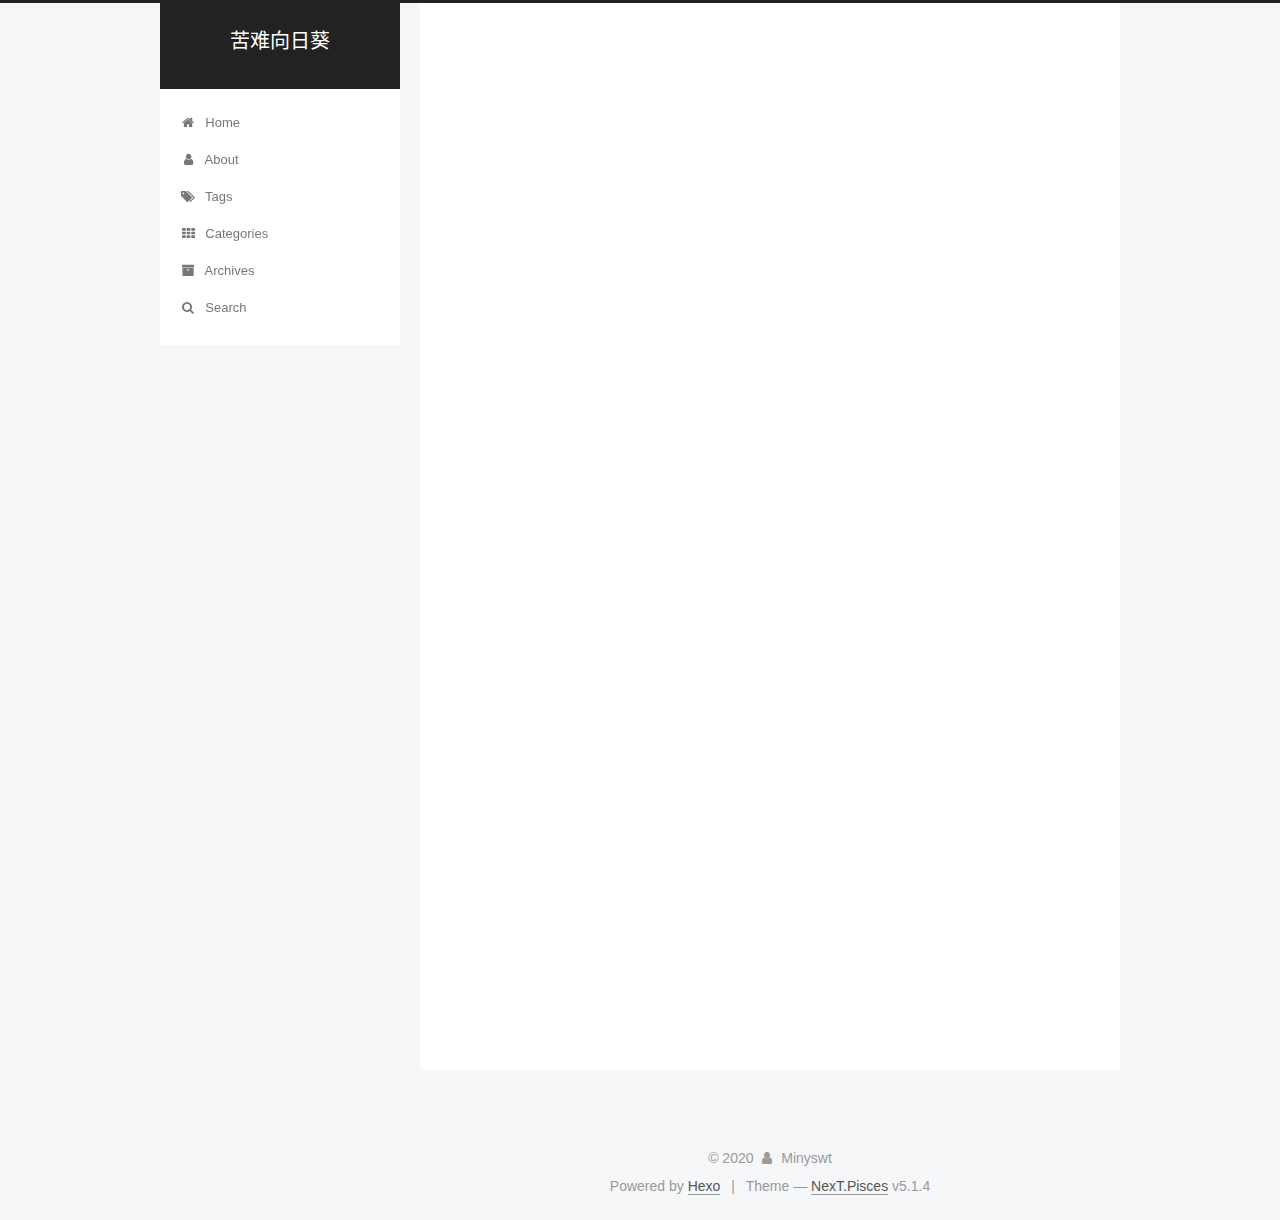
==== commit 4da4df78: "Site updated: 2020-04-20 20:05:29" ====
--- a/index.html
+++ b/index.html
@@ -5,7 +5,7 @@
   
 
 
-<html class="theme-next mist use-motion" lang="zh-CN">
+<html class="theme-next pisces use-motion" lang="zh-CN">
 <head>
   <meta charset="UTF-8"/>
 <meta http-equiv="X-UA-Compatible" content="IE=edge" />
@@ -95,7 +95,7 @@
   var NexT = window.NexT || {};
   var CONFIG = {
     root: '/',
-    scheme: 'Mist',
+    scheme: 'Pisces',
     version: '5.1.4',
     sidebar: {"position":"left        //靠左放置","display":"post         //默认行为，在文章页面（拥有目录列表）时显示","offset":"12            //文章间距（只对Pisces | Gemini两种风格有效）","b2t":"false            //返回顶部按钮（只对Pisces | Gemini两种风格有效）","scrollpercent":"true  //返回顶部按钮的百分比","onmobile":false},
     fancybox: true,
@@ -537,7 +537,7 @@
 
 
 
-  <div class="theme-info">Theme &mdash; <a class="theme-link" target="_blank" href="https://github.com/iissnan/hexo-theme-next">NexT.Mist</a> v5.1.4</div>
+  <div class="theme-info">Theme &mdash; <a class="theme-link" target="_blank" href="https://github.com/iissnan/hexo-theme-next">NexT.Pisces</a> v5.1.4</div>
 
 
 
@@ -631,6 +631,13 @@
 
   
   
+
+
+  <script type="text/javascript" src="/js/src/affix.js?v=5.1.4"></script>
+
+  <script type="text/javascript" src="/js/src/schemes/pisces.js?v=5.1.4"></script>
+
+
 
   
 
--- a/css/main.css
+++ b/css/main.css
@@ -189,7 +189,7 @@
   font-size: 14px;
   line-height: 2;
   color: #555;
-  background: #fff;
+  background: #f5f7f9;
 }
 @media (max-width: 767px) {
   body {
@@ -226,51 +226,51 @@
   margin: 20px 0 15px;
 }
 h1 {
-  font-size: 24px;
+  font-size: 22px;
 }
 @media (max-width: 767px) {
   h1 {
-    font-size: 20px;
+    font-size: 18px;
   }
 }
 h2 {
-  font-size: 22px;
+  font-size: 20px;
 }
 @media (max-width: 767px) {
   h2 {
-    font-size: 18px;
+    font-size: 16px;
   }
 }
 h3 {
-  font-size: 20px;
+  font-size: 18px;
 }
 @media (max-width: 767px) {
   h3 {
-    font-size: 16px;
+    font-size: 14px;
   }
 }
 h4 {
-  font-size: 18px;
+  font-size: 16px;
 }
 @media (max-width: 767px) {
   h4 {
-    font-size: 14px;
+    font-size: 12px;
   }
 }
 h5 {
-  font-size: 16px;
+  font-size: 14px;
 }
 @media (max-width: 767px) {
   h5 {
-    font-size: 12px;
+    font-size: 10px;
   }
 }
 h6 {
-  font-size: 14px;
+  font-size: 12px;
 }
 @media (max-width: 767px) {
   h6 {
-    font-size: 10px;
+    font-size: 8px;
   }
 }
 p {
@@ -653,8 +653,8 @@
 @media (min-width: 992px) {
   .full-image.full-image.full-image.full-image {
     max-width: none;
-    width: 110%;
-    margin: 25px -5%;
+    width: 118%;
+    margin: 0 -9%;
   }
 }
 .blockquote-center,
@@ -941,10 +941,10 @@
   padding: 0 20px;
   font-size: 14px;
   color: #555;
-  background: transparent;
-  border: 2px solid #222;
+  background: #fff;
+  border: 2px solid #555;
   text-decoration: none;
-  border-radius: 0;
+  border-radius: 2px;
   transition-property: background-color;
   transition-duration: 0.2s;
   transition-timing-function: ease-in-out;
@@ -953,8 +953,8 @@
 }
 .btn:hover {
   border-color: #222;
-  color: #222;
-  background: #fff;
+  color: #fff;
+  background: #222;
 }
 .btn +.btn {
   margin: 0 0 8px 8px;
@@ -1059,9 +1059,9 @@
 .back-to-top {
   display: none;
   margin: 20px -10px -20px;
-  background: #fff;
+  background: #f5f7f9;
   font-size: 12px;
-  opacity: 1;
+  opacity: 0.6;
   cursor: pointer;
   text-align: center;
   -webkit-transform: translateZ(0);
@@ -1097,7 +1097,7 @@
 }
 .site-meta {
   margin: 0;
-  text-align: left;
+  text-align: center;
 }
 @media (max-width: 767px) {
   .site-meta {
@@ -1108,12 +1108,12 @@
   position: relative;
   display: inline-block;
   padding: 0 40px;
-  color: #222;
+  color: #fff;
   background: #222;
   border-bottom: none;
 }
 .brand:hover {
-  color: #222;
+  color: #fff;
 }
 .logo {
   display: inline-block;
@@ -1132,7 +1132,7 @@
 .site-subtitle {
   margin-top: 10px;
   font-size: 13px;
-  color: #999;
+  color: #ddd;
 }
 .use-motion .brand {
   opacity: 0;
@@ -1205,7 +1205,8 @@
   transition-timing-function: ease-in-out;
   transition-delay: 0s;
 }
-.menu .menu-item a:hover {
+.menu .menu-item a:hover,
+.menu-item-active a {
   border-bottom-color: #222;
 }
 .menu .menu-item .fa {
@@ -1344,7 +1345,7 @@
 .posts-collapse {
   position: relative;
   z-index: 1010;
-  margin-left: 0;
+  margin-left: 55px;
 }
 .posts-collapse::after {
   content: " ";
@@ -1744,20 +1745,20 @@
   display: block;
   margin: 0 auto;
   padding: 2px;
-  max-width: 96px;
+  max-width: 120px;
   height: auto;
-  border: 2px solid #333;
+  border: 1px solid #eee;
 }
 .site-author-name {
-  margin: 5px 0 0;
+  margin: 0;
   text-align: center;
-  color: #f5f5f5;
-  font-weight: normal;
+  color: #222;
+  font-weight: 600;
 }
 .site-description {
-  margin-top: 5px;
+  margin-top: 0;
   text-align: center;
-  font-size: 14px;
+  font-size: 13px;
   color: #999;
 }
 .site-state {
@@ -1769,7 +1770,7 @@
 .site-state-item {
   display: inline-block;
   padding: 0 15px;
-  border-left: 1px solid #333;
+  border-left: 1px solid #eee;
 }
 .site-state-item:first-child {
   border-left: none;
@@ -1782,11 +1783,11 @@
   text-align: center;
   color: inherit;
   font-weight: 600;
-  font-size: 18px;
+  font-size: 16px;
 }
 .site-state-item-name {
   font-size: 13px;
-  color: inherit;
+  color: #999;
 }
 .feed-link {
   margin-top: 20px;
@@ -1828,7 +1829,7 @@
   width: 4px;
   height: 4px;
   border-radius: 50%;
-  background: #adffff;
+  background: #7c6ed6;
 }
 .links-of-blogroll {
   font-size: 13px;
@@ -1866,7 +1867,7 @@
   color: #555;
 }
 .sidebar-nav li:hover {
-  color: #f5f5f5;
+  color: #fc6423;
 }
 .page-post-detail .sidebar-nav-toc {
   padding: 0 5px;
@@ -1875,11 +1876,11 @@
   margin-left: 10px;
 }
 .sidebar-nav .sidebar-nav-active {
-  color: #87daff;
-  border-bottom-color: #87daff;
+  color: #fc6423;
+  border-bottom-color: #fc6423;
 }
 .sidebar-nav .sidebar-nav-active:hover {
-  color: #87daff;
+  color: #fc6423;
 }
 .sidebar-panel {
   display: none;
@@ -1912,12 +1913,12 @@
   transition-timing-function: ease-in-out;
   transition-delay: 0s;
   transition-property: all;
-  color: #999;
-  border-bottom-color: #555;
+  color: #666;
+  border-bottom-color: #ccc;
 }
 .post-toc ol a:hover {
-  color: #ccc;
-  border-bottom-color: #ccc;
+  color: #000;
+  border-bottom-color: #000;
 }
 .post-toc .nav-item {
   overflow: hidden;
@@ -1939,14 +1940,14 @@
   display: block;
 }
 .post-toc .nav .active > a {
-  color: #87daff;
-  border-bottom-color: #87daff;
+  color: #fc6423;
+  border-bottom-color: #fc6423;
 }
 .post-toc .nav .active-current > a {
-  color: #87daff;
+  color: #fc6423;
 }
 .post-toc .nav .active-current > a:hover {
-  color: #87daff;
+  color: #fc6423;
 }
 .footer {
   font-size: 14px;
@@ -2351,6 +2352,16 @@
   transform: translate(-50%, -50%);
   color: #ccc;
 }
+@media (min-width: 768px) and (max-width: 991px) {
+  .busuanzi-count {
+    width: auto;
+  }
+}
+@media (max-width: 767px) {
+  .busuanzi-count {
+    width: auto;
+  }
+}
 .site-uv,
 .site-pv,
 .page-pv {
@@ -2586,327 +2597,403 @@
   }
 }
 .page-post-detail .sidebar-toggle-line {
-  background: #87daff;
+  background: #fc6423;
 }
 .page-post-detail .comments {
   overflow: hidden;
 }
-h1,
-h2,
-h3,
-h4,
-h5,
-h6 {
-  margin: 20px 0 10px;
-}
-p {
-  margin: 0 0 25px 0;
-}
-a {
-  border-bottom-color: #ccc;
-}
-hr {
-  margin: 20px 0;
-  height: 2px;
-}
-.main-inner {
-  margin-top: 80px;
-}
 .header {
-  background: #f5f5f5;
+  position: relative;
+  margin: 0 auto;
+  width: 960px;
+}
+@media (min-width: 768px) and (max-width: 991px) {
+  .header {
+    width: auto;
+  }
+}
+@media (max-width: 767px) {
+  .header {
+    width: auto;
+  }
 }
 .header-inner {
-  padding: 25px 0 20px;
-}
-.header-inner:before,
-.header-inner:after {
+  position: absolute;
+  top: 0;
+  overflow: hidden;
+  padding: 0;
+  width: 240px;
+  background: #fff;
+  box-shadow: initial;
+  border-radius: initial;
+}
+@media (min-width: 1600px) {
+  .container .header-inner {
+    width: 240px;
+  }
+}
+@media (min-width: 768px) and (max-width: 991px) {
+  .header-inner {
+    position: relative;
+    width: auto;
+    border-radius: initial;
+  }
+}
+@media (max-width: 767px) {
+  .header-inner {
+    position: relative;
+    width: auto;
+    border-radius: initial;
+  }
+}
+.main:before,
+.main:after {
   content: " ";
   display: table;
 }
-.header-inner:after {
+.main:after {
   clear: both;
 }
-@media (max-width: 767px) {
-  .header-inner {
+@media (min-width: 768px) and (max-width: 991px) {
+  .main {
+    padding-bottom: 100px;
+  }
+}
+@media (max-width: 767px) {
+  .main {
+    padding-bottom: 100px;
+  }
+}
+.container .main-inner {
+  width: 960px;
+}
+@media (min-width: 768px) and (max-width: 991px) {
+  .container .main-inner {
     width: auto;
-    margin-bottom: 50px;
-    padding: 10px;
-  }
+  }
+}
+@media (max-width: 767px) {
+  .container .main-inner {
+    width: auto;
+  }
+}
+.content-wrap {
+  float: right;
+  box-sizing: border-box;
+  padding: 40px;
+  width: 700px;
+  background: #fff;
+  min-height: 700px;
+  box-shadow: initial;
+  border-radius: initial;
+}
+@media (min-width: 768px) and (max-width: 991px) {
+  .content-wrap {
+    width: 100%;
+    padding: 20px;
+    border-radius: initial;
+  }
+}
+@media (max-width: 767px) {
+  .content-wrap {
+    width: 100%;
+    padding: 20px;
+    min-height: auto;
+    border-radius: initial;
+  }
+}
+.sidebar {
+  position: static;
+  float: left;
+  margin-top: 300px;
+  width: 240px;
+  background: #f5f7f9;
+  box-shadow: none;
+}
+@media (min-width: 768px) and (max-width: 991px) {
+  .sidebar {
+    display: none;
+  }
+}
+@media (max-width: 767px) {
+  .sidebar {
+    display: none;
+  }
+}
+.sidebar-toggle {
+  display: none;
+}
+.footer-inner {
+  width: 960px;
+  padding-left: 260px;
+}
+@media (min-width: 768px) and (max-width: 991px) {
+  .footer-inner {
+    width: auto;
+    padding-left: 0 !important;
+    padding-right: 0 !important;
+  }
+}
+@media (max-width: 767px) {
+  .footer-inner {
+    width: auto;
+    padding-left: 0 !important;
+    padding-right: 0 !important;
+  }
+}
+.sidebar-position-right .header-inner {
+  right: 0;
+}
+.sidebar-position-right .content-wrap {
+  float: left;
+}
+.sidebar-position-right .sidebar {
+  float: right;
+}
+.sidebar-position-right .footer-inner {
+  padding-left: 0;
+  padding-right: 260px;
+}
+.site-brand-wrapper {
+  position: relative;
 }
 .site-meta {
-  float: left;
-  margin-left: -20px;
-  line-height: normal;
-}
-@media (max-width: 767px) {
+  padding: 20px 0;
+  color: #fff;
+  background: #222;
+}
+@media (min-width: 768px) and (max-width: 991px) {
   .site-meta {
-    margin-left: 10px;
-  }
-}
-.site-meta .brand {
-  padding: 2px 1px;
+    box-shadow: 0 0 16px rgba(0,0,0,0.5);
+  }
+}
+@media (max-width: 767px) {
+  .site-meta {
+    box-shadow: 0 0 16px rgba(0,0,0,0.5);
+  }
+}
+.brand {
+  padding: 0;
   background: none;
 }
-@media (max-width: 767px) {
-  .site-meta .brand {
-    display: block;
-  }
-}
-.site-meta .logo {
-  display: none;
-}
-.site-meta .site-title {
-  font-size: 22px;
-  font-weight: bolder;
-}
-@media (max-width: 767px) {
-  .site-meta .site-title {
-    line-height: 34px;
-  }
-}
-.logo-line-before,
-.logo-line-after {
-  display: block;
-  overflow: hidden;
-  margin: 0 auto;
-  width: 75%;
-}
-@media (max-width: 767px) {
-  .logo-line-before,
-  .logo-line-after {
-    display: none;
-  }
-}
-.logo-line-before i,
-.logo-line-after i {
-  position: relative;
-  display: block;
-  height: 2px;
-  background: #222;
-}
-@media (max-width: 767px) {
-  .logo-line-before i,
-  .logo-line-after i {
-    height: 3px;
-  }
-}
-.use-motion .logo-line-before i {
-  left: -100%;
-}
-.use-motion .logo-line-after i {
-  right: -100%;
+.brand:hover {
+  color: #fff;
 }
 .site-subtitle {
-  display: none;
-}
-.site-nav-toggle {
-  position: static;
-  float: right;
-}
-.menu {
-  float: right;
-  margin: 8px 0 0 0;
-}
-@media (max-width: 767px) {
-  .menu {
-    margin: 20px 0 0 0;
-    padding: 0;
-  }
-}
-.menu br {
-  display: none;
-}
-.menu .menu-item {
-  margin: 0;
-}
-@media (max-width: 767px) {
-  .menu .menu-item {
-    display: block;
-  }
-}
-.menu .menu-item a {
-  padding: 0 10px;
-  background: none;
-  border: none;
-  border-radius: 2px;
-  transition-property: background;
-}
-@media (max-width: 767px) {
-  .menu .menu-item a {
-    text-align: left;
-  }
-}
-.menu .menu-item a:hover {
-  background: #e1e1e1;
-}
-.menu a::before {
-  display: none;
-}
-@media (max-width: 767px) {
-  .menu a::before {
-    display: block;
-  }
-}
-@media (max-width: 767px) {
-  .menu {
-    float: none;
-  }
+  margin: 10px 10px 0;
+  font-weight: initial;
 }
 .site-search form {
   display: none;
 }
-.posts-expand {
-  padding-top: 0;
-}
-.posts-expand .post-title,
-.posts-expand .post-meta {
+.site-nav {
+  border-top: none;
+}
+@media (min-width: 768px) and (max-width: 991px) {
+  .site-nav {
+    display: none !important;
+  }
+}
+@media (min-width: 768px) and (max-width: 991px) {
+  .site-nav-on {
+    display: block !important;
+  }
+}
+.menu .menu-item {
+  display: block;
+  margin: 0;
+}
+.menu .menu-item a {
+  position: relative;
+  box-sizing: border-box;
+  padding: 5px 20px;
   text-align: left;
-}
-@media (max-width: 767px) {
-  .posts-expand .post-title,
-  .posts-expand .post-meta {
-    text-align: center;
-  }
-}
-.posts-expand .post-eof {
+  line-height: inherit;
+  transition-property: background-color;
+  transition-duration: 0.2s;
+  transition-timing-function: ease-in-out;
+  transition-delay: 0s;
+}
+.menu .menu-item a:hover,
+.menu-item-active a {
+  background: #f9f9f9;
+  border-bottom-color: #fff;
+}
+.menu .menu-item br {
   display: none;
 }
-.posts-expand .post {
-  margin-top: 120px;
-}
-.posts-expand .post:first-child {
+.menu-item-active a:after {
+  content: " ";
+  position: absolute;
+  top: 50%;
+  margin-top: -3px;
+  right: 15px;
+  width: 6px;
+  height: 6px;
+  border-radius: 50%;
+  background-color: #bbb;
+}
+.btn-bar {
+  background-color: #fff;
+}
+.site-nav-toggle {
+  left: 20px;
+  top: 50%;
+  -webkit-transform: translateY(-50%);
+  -webkit-transform: translateY(-50%);
+  -moz-transform: translateY(-50%);
+  -ms-transform: translateY(-50%);
+  -o-transform: translateY(-50%);
+  transform: translateY(-50%);
+}
+@media (min-width: 768px) and (max-width: 991px) {
+  .site-nav-toggle {
+    display: block;
+  }
+}
+.use-motion .sidebar .motion-element {
+  opacity: 1;
+}
+.sidebar {
+  margin-left: -100%;
+  right: auto;
+  bottom: auto;
+  -webkit-transform: none;
+}
+.sidebar-inner {
+  box-sizing: border-box;
+  width: 240px;
+  color: #555;
+  background: #fff;
+  box-shadow: initial;
+  border-radius: initial;
+  opacity: 0;
+}
+.sidebar-inner.affix {
+  position: fixed;
+  top: $sidebar-offset;
+}
+.sidebar-inner.affix-bottom {
+  position: absolute;
+}
+.site-overview {
+  text-align: left;
+}
+.site-author:before,
+.site-author:after {
+  content: " ";
+  display: table;
+}
+.site-author:after {
+  clear: both;
+}
+.sidebar a {
+  color: #555;
+}
+.sidebar a:hover {
+  color: #222;
+}
+.site-state-item {
+  padding: 0 10px;
+}
+.links-of-author-item a:before {
+  display: none;
+}
+.links-of-author-item a {
+  border-bottom: none;
+  text-decoration: underline;
+}
+.feed-link {
+  border-top: 1px dotted #ccc;
+  border-bottom: 1px dotted #ccc;
+  text-align: center;
+}
+.feed-link a {
+  display: block;
+  color: #fc6423;
+  border: none;
+}
+.feed-link a:hover {
+  background: none;
+  color: #e34603;
+}
+.feed-link a:hover i {
+  color: #e34603;
+}
+.links-of-author {
+  display: flex;
+  flex-wrap: wrap;
+  justify-content: center;
+}
+.links-of-author-item {
+  margin: 5px 0 0;
+  width: 50%;
+}
+.links-of-author-item a {
+  max-width: 216px;
+  box-sizing: border-box;
+  display: inline-block;
+  margin-right: 0;
+  margin-bottom: 0;
+  padding: 0 5px;
+  overflow: hidden;
+  white-space: nowrap;
+  text-overflow: ellipsis;
+}
+.links-of-author-item a {
+  display: block;
+  text-decoration: none;
+}
+.links-of-author-item a:hover {
+  border-radius: 4px;
+  background: #eee;
+}
+.links-of-author-item .fa {
+  margin-right: 2px;
+  font-size: 16px;
+}
+.links-of-author-item .fa-globe {
+  font-size: 15px;
+}
+.links-of-blogroll {
+  text-align: center;
+  margin-top: 20px;
+  padding: 3px 0 0;
+  border-top: 1px dotted #ccc;
+}
+.links-of-blogroll-title {
   margin-top: 0;
 }
-.posts-expand .post-meta {
-  margin-top: 5px;
-  margin-bottom: 20px;
-}
-.posts-expand .post-title {
-  position: relative;
-  font-size: 26px;
-  font-weight: 400;
-}
-@media (max-width: 767px) {
-  .posts-expand .post-title {
-    font-size: 22px;
-  }
-}
-@media (min-width: 1600px) {
-  .posts-expand .post-title {
-    font-size: 26px;
-  }
-}
-.posts-expand .post-title:hover:before {
-  background: #222;
-}
-@media (max-width: 767px) {
-  .posts-expand .post-body {
-    font-size: 12px;
-  }
-}
-.posts-expand .post-body img {
-  margin: 0;
-}
-.posts-expand .post-tags {
-  text-align: left;
-}
-.posts-expand .post-tags a {
-  padding: 1px 5px;
-  background: #f5f5f5;
-  border-bottom: none;
-}
-.posts-expand .post-tags a:hover {
-  background: #ccc;
-}
-.posts-expand .post-nav {
-  margin-top: 40px;
-}
-.post-button {
-  margin-top: 20px;
-  text-align: left;
-}
-.post-button a {
+.links-of-blogroll-item {
   padding: 0;
-  font-size: 14px;
-  background: none;
-  border: none;
-  border-bottom: 2px solid #666;
-  transition-property: border;
-}
-@media (max-width: 767px) {
-  .post-button a {
-    font-size: 12px;
-  }
-}
-@media (min-width: 1600px) {
-  .post-button a {
-    font-size: 16px;
-  }
-}
-.post-button a:hover {
-  border-bottom-color: #222;
+}
+.links-of-blogroll-inline:before,
+.links-of-blogroll-inline:after {
+  content: " ";
+  display: table;
+}
+.links-of-blogroll-inline:after {
+  clear: both;
 }
 .links-of-blogroll-inline .links-of-blogroll-item {
-  display: inline-block;
-}
-.btn {
-  padding: 0 10px;
-  border-width: 2px;
-  border-radius: 0;
-}
-.headband {
-  display: none;
-}
-.site-search {
-  position: relative;
-  float: right;
-  margin-top: 5px;
-  padding-top: 3px;
-}
-@media (max-width: 767px) {
-  .site-search {
-    float: none;
-    padding: 0 10px;
-  }
-}
-@media (max-width: 767px) {
-  .container .main-inner {
-    width: auto;
-  }
-}
-.page-post-detail .post-title,
-.page-post-detail .post-meta {
-  text-align: center;
-}
-.page-post-detail .post-title:before {
-  display: none;
-}
-.page-post-detail .post-meta {
-  margin-bottom: 60px;
-}
-.pagination {
-  margin: 120px 0 0;
-  text-align: left;
-}
-@media (max-width: 767px) {
-  .pagination {
-    margin: 80px 10px 0;
-    text-align: center;
-  }
-}
-.footer {
-  margin-top: 80px;
-  padding: 10px 0;
-  background: #f5f5f5;
-  color: #666;
-}
-.footer-inner {
-  margin: 0 auto;
-  text-align: left;
-}
-@media (max-width: 767px) {
-  .footer-inner {
-    width: auto;
-    text-align: center;
-  }
-}
+  margin: 5px 0 0;
+  width: 50%;
+  display: inline-block;
+  width: unset;
+}
+.links-of-blogroll-inline .links-of-blogroll-item a {
+  max-width: 216px;
+  box-sizing: border-box;
+  display: inline-block;
+  margin-right: 0;
+  margin-bottom: 0;
+  padding: 0 5px;
+  overflow: hidden;
+  white-space: nowrap;
+  text-overflow: ellipsis;
+}
+@media (max-width: 767px) {
+  .post-body {
+    text-align: justify;
+  }
+}
